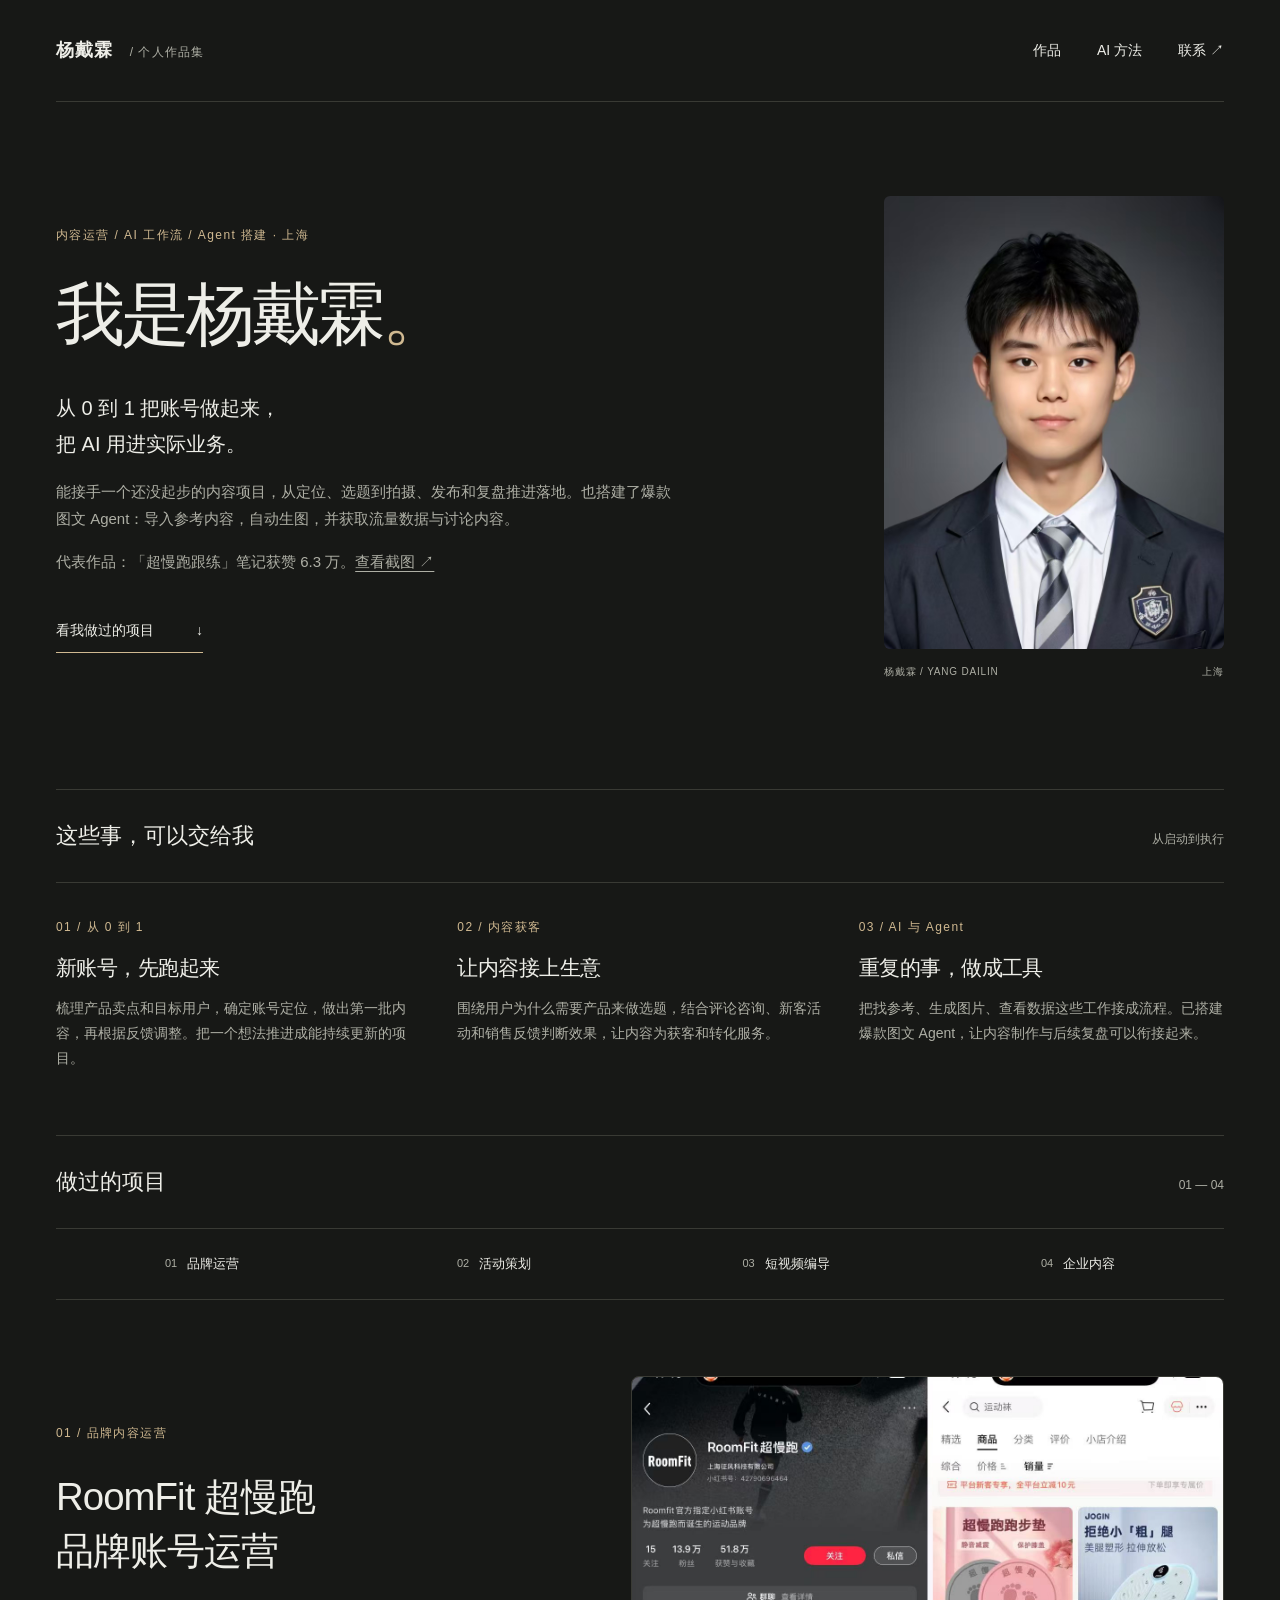
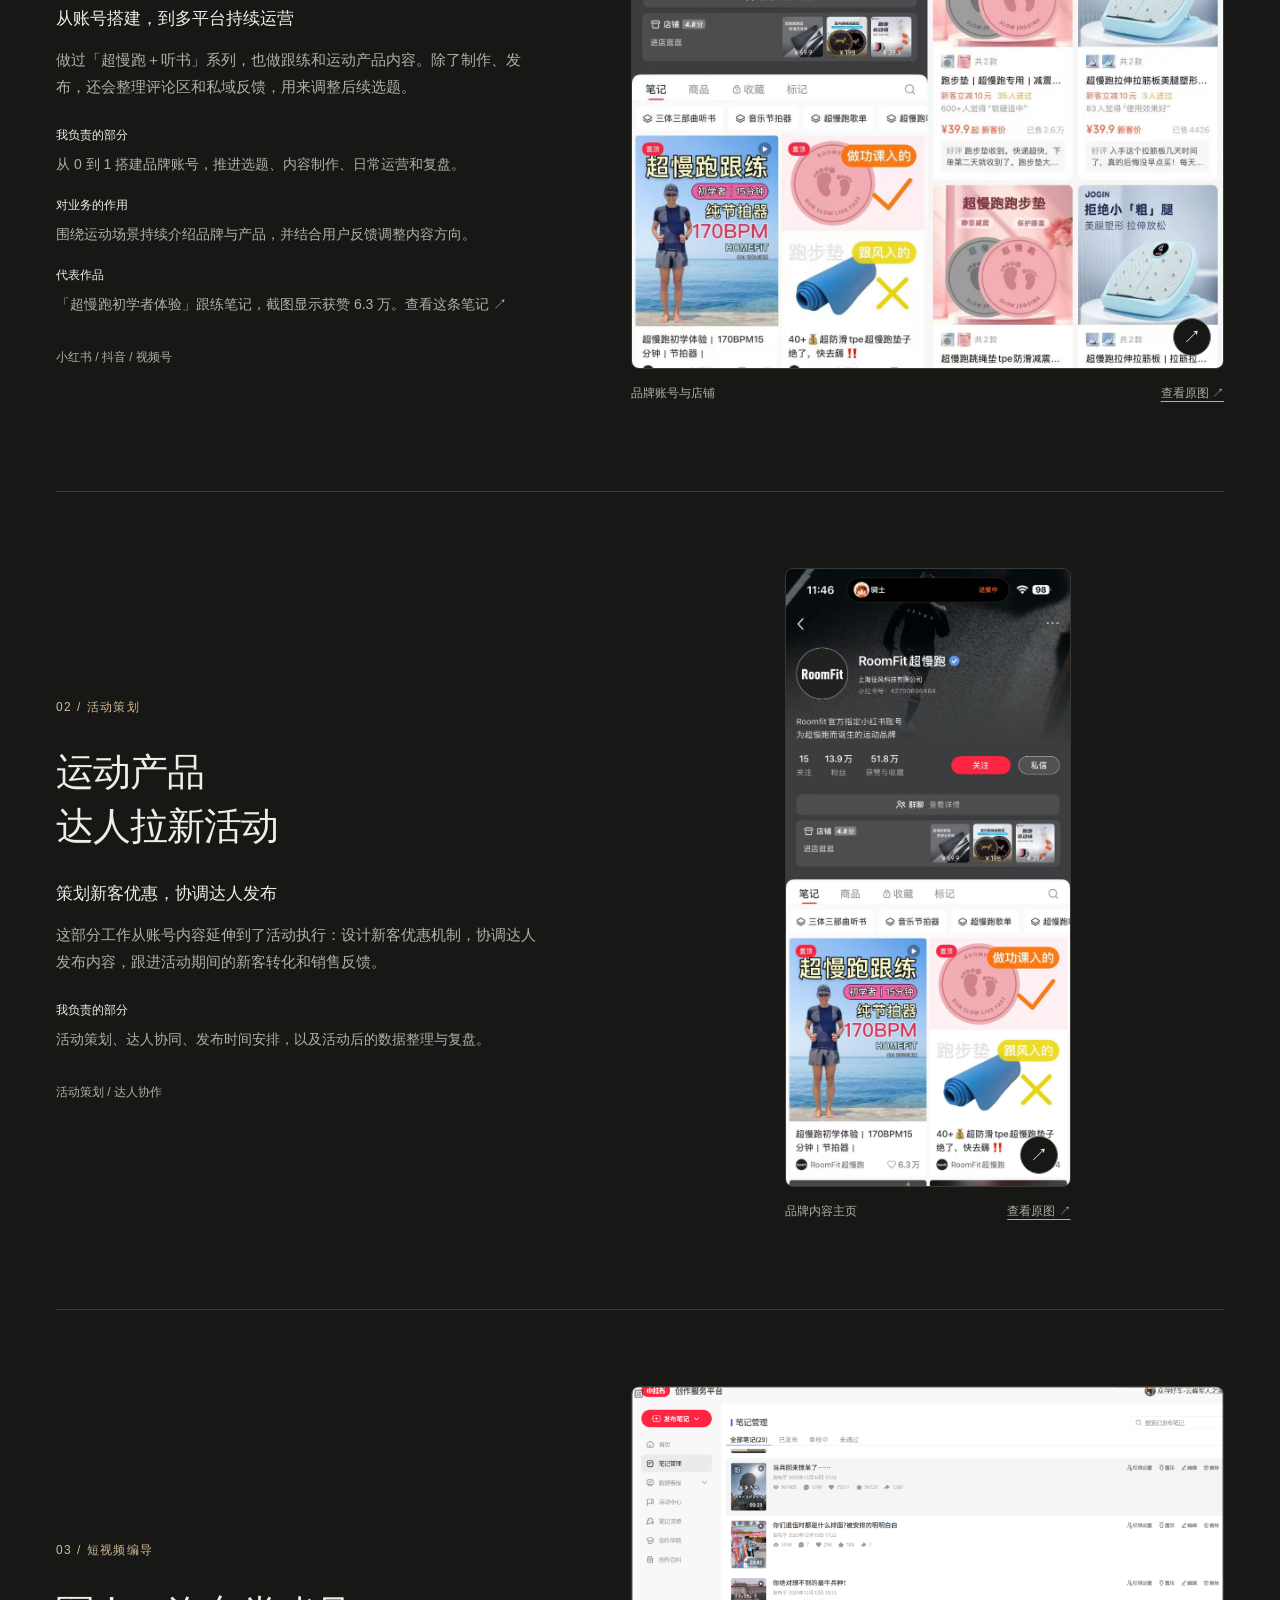
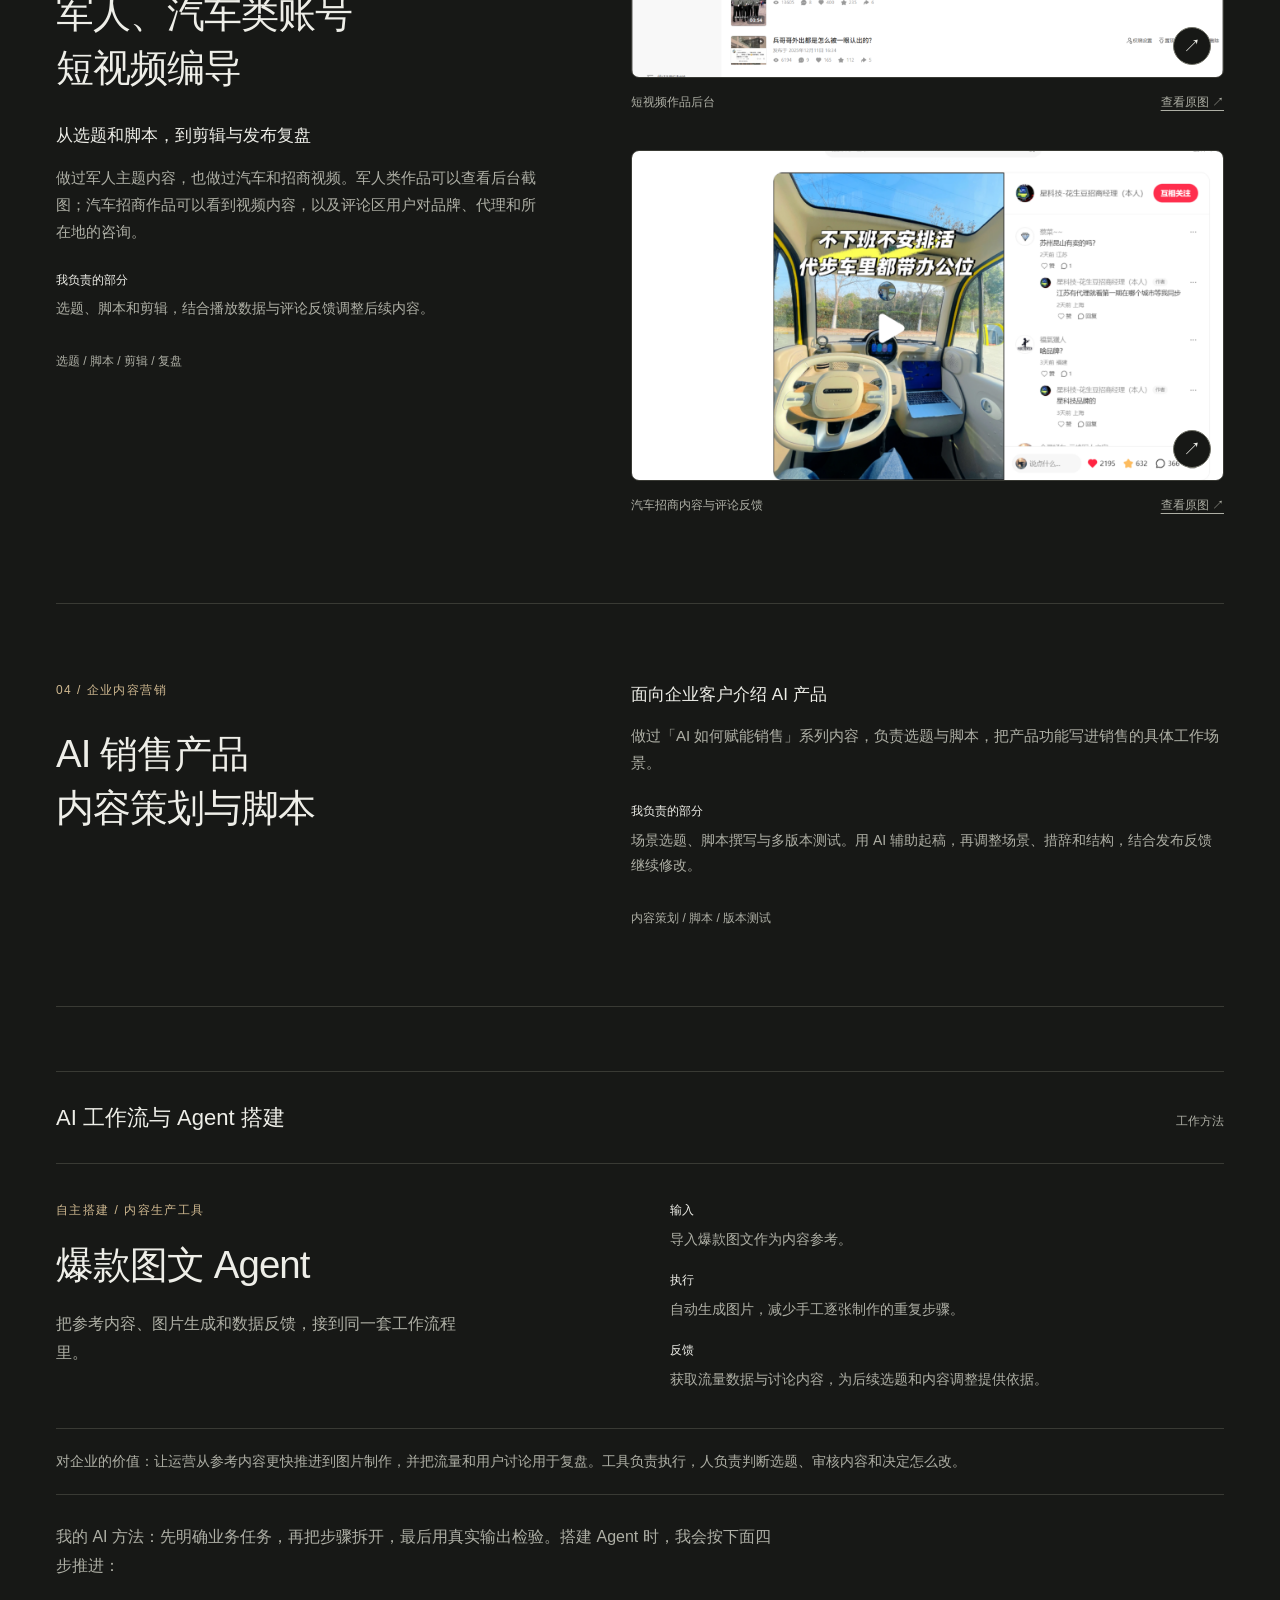
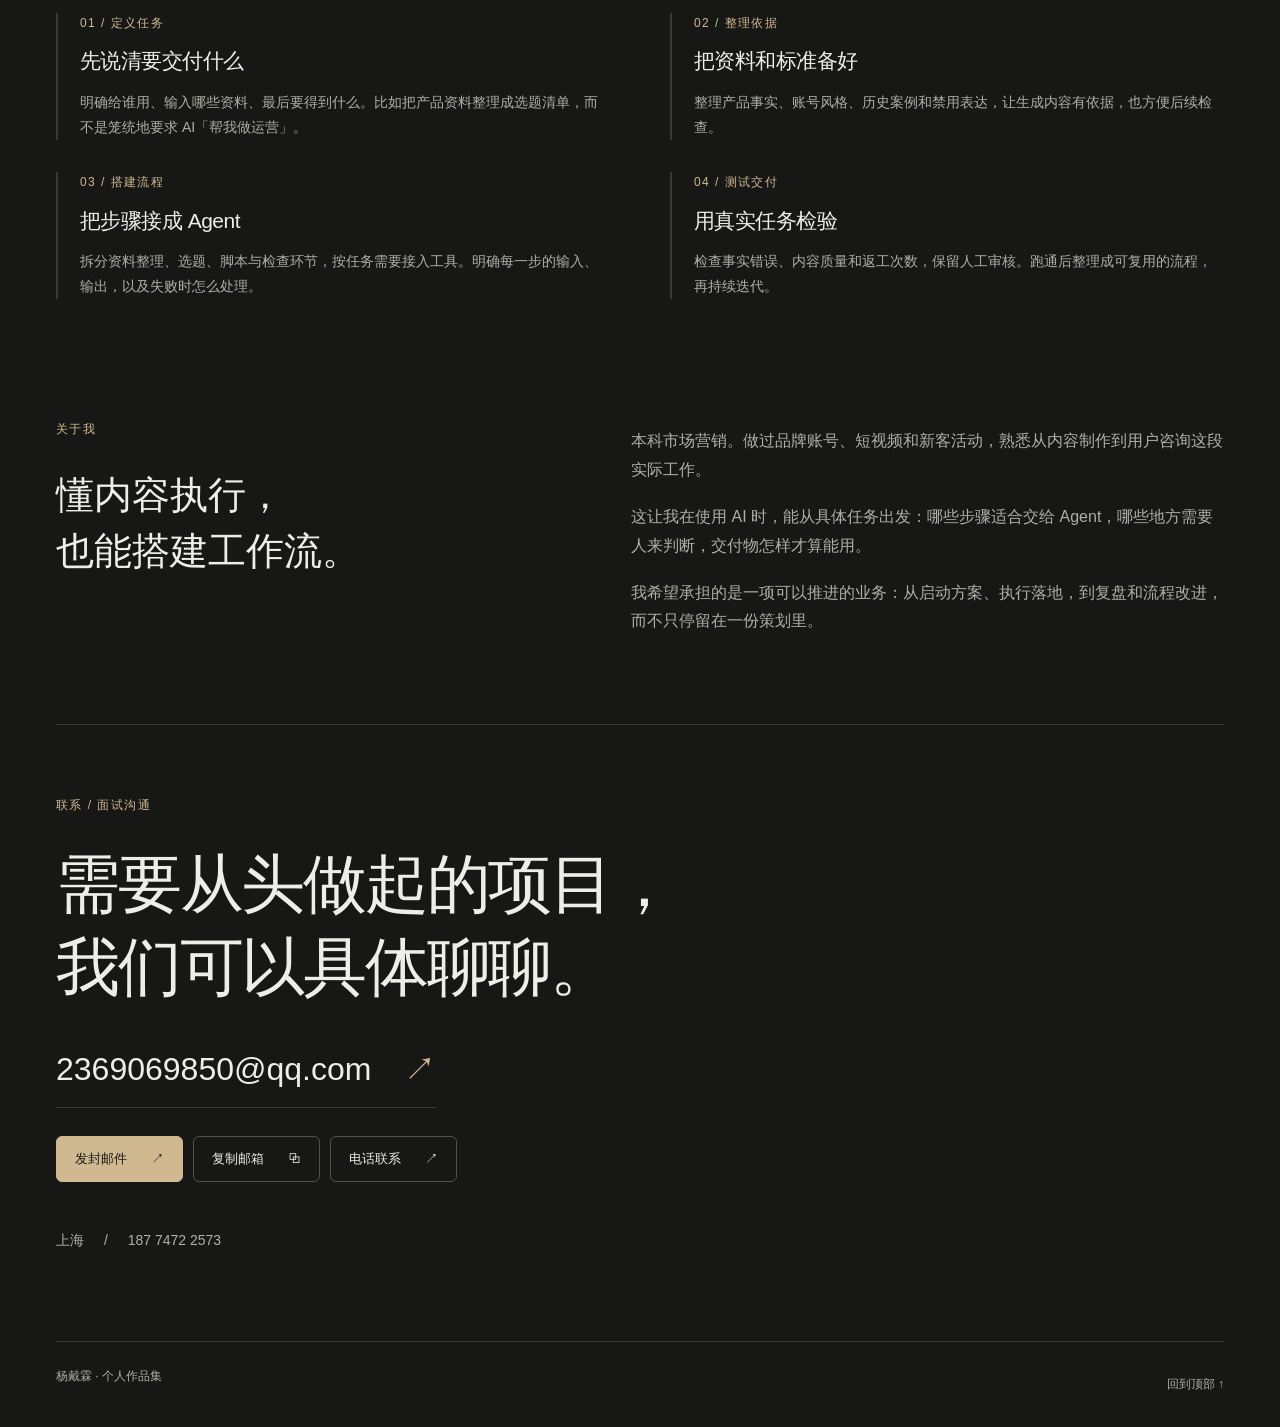
==== index.html @ 41c74f47 "Highlight zero-to-one content operations and image-content Agent case" ====
<!doctype html>
<html lang="zh-CN">
<head>
  <meta charset="utf-8">
  <meta name="viewport" content="width=device-width, initial-scale=1">
  <meta name="description" content="杨戴霖：从 0 到 1 搭建内容账号，推进内容获客，用 AI 工作流和 Agent 处理重复工作。查看品牌运营、短视频和企业内容项目。">
  <meta name="theme-color" content="#171816">
  <title>杨戴霖 · 个人作品集</title>
  <link rel="stylesheet" href="styles.css">
  <script src="interactions.js" defer></script>
</head>
<body>
  <a class="skip-link" href="#main">跳到正文</a>
  <header class="site-header wrap">
    <a class="wordmark" href="#home" aria-label="杨戴霖，首页">杨戴霖<span> / 个人作品集</span></a>
    <nav aria-label="主导航"><a href="#projects">作品</a><a href="#ai-method">AI 方法</a><a href="#contact">联系 ↗</a></nav>
  </header>
  <main id="main">
    <section class="hero wrap" id="home" aria-labelledby="hero-title">
      <div class="hero-copy">
        <p class="eyebrow">内容运营 / AI 工作流 / Agent 搭建 · 上海</p>
        <h1 id="hero-title">我是杨戴霖<span class="period">。</span></h1>
        <p class="intro">从 0 到 1 把账号做起来，<br>把 AI 用进实际业务。</p>
        <p class="hero-note">能接手一个还没起步的内容项目，从定位、选题到拍摄、发布和复盘推进落地。也搭建了爆款图文 Agent：导入参考内容，自动生图，并获取流量数据与讨论内容。</p>
        <p class="hero-note">代表作品：「超慢跑跟练」笔记获赞 6.3 万。<a href="images/work-3.jpg" target="_blank" rel="noopener" style="text-decoration:underline;text-underline-offset:4px">查看截图 ↗</a></p>
        <a class="text-link" href="#projects">看我做过的项目 <span aria-hidden="true">↓</span></a>
      </div>
      <figure class="portrait">
        <img src="images/profile.jpg" width="720" height="960" alt="杨戴霖的个人照片" fetchpriority="high">
        <figcaption><span>杨戴霖 / YANG DAILIN</span><span>上海</span></figcaption>
      </figure>
    </section>
    <section class="value-section wrap" aria-labelledby="value-title">
      <div class="section-heading"><h2 id="value-title">这些事，可以交给我</h2><span>从启动到执行</span></div>
      <div class="value-grid">
        <div><p class="eyebrow">01 / 从 0 到 1</p><h3>新账号，先跑起来</h3><p>梳理产品卖点和目标用户，确定账号定位，做出第一批内容，再根据反馈调整。把一个想法推进成能持续更新的项目。</p></div>
        <div><p class="eyebrow">02 / 内容获客</p><h3>让内容接上生意</h3><p>围绕用户为什么需要产品来做选题，结合评论咨询、新客活动和销售反馈判断效果，让内容为获客和转化服务。</p></div>
        <div><p class="eyebrow">03 / AI 与 Agent</p><h3>重复的事，做成工具</h3><p>把找参考、生成图片、查看数据这些工作接成流程。已搭建爆款图文 Agent，让内容制作与后续复盘可以衔接起来。</p></div>
      </div>
    </section>
    <section class="projects wrap" id="projects" aria-labelledby="projects-title">
      <div class="section-heading"><h2 id="projects-title">做过的项目</h2><span>01 — 04</span></div>
      <nav class="project-nav" aria-label="作品目录">
        <a href="#brand"><span>01</span> 品牌运营</a>
        <a href="#campaign"><span>02</span> 活动策划</a>
        <a href="#video"><span>03</span> 短视频编导</a>
        <a href="#enterprise"><span>04</span> 企业内容</a>
      </nav>
      <article class="project" id="brand">
        <div class="project-copy">
          <p class="eyebrow">01 / 品牌内容运营</p>
          <h3>RoomFit 超慢跑<br>品牌账号运营</h3>
          <p class="project-intro">从账号搭建，到多平台持续运营</p>
          <p>做过「超慢跑＋听书」系列，也做跟练和运动产品内容。除了制作、发布，还会整理评论区和私域反馈，用来调整后续选题。</p>
          <dl class="project-details"><div><dt>我负责的部分</dt><dd>从 0 到 1 搭建品牌账号，推进选题、内容制作、日常运营和复盘。</dd></div><div><dt>对业务的作用</dt><dd>围绕运动场景持续介绍品牌与产品，并结合用户反馈调整内容方向。</dd></div><div><dt>代表作品</dt><dd>「超慢跑初学者体验」跟练笔记，截图显示获赞 6.3 万。<a href="images/work-3.jpg" target="_blank" rel="noopener">查看这条笔记 ↗</a></dd></div></dl>
          <p class="project-platform">小红书 / 抖音 / 视频号</p>
        </div>
        <figure class="project-figure">
          <a class="image-link" href="images/work-1.jpg" target="_blank" rel="noopener" aria-label="查看品牌账号与店铺截图原图（新标签页）"><img src="images/work-1.jpg" width="1320" height="1320" alt="RoomFit 超慢跑账号主页与运动产品店铺截图" loading="lazy" decoding="async"></a>
          <figcaption><span>品牌账号与店铺</span><a href="images/work-1.jpg" target="_blank" rel="noopener">查看原图 ↗</a></figcaption>
        </figure>
      </article>
      <article class="project" id="campaign">
        <div class="project-copy">
          <p class="eyebrow">02 / 活动策划</p>
          <h3>运动产品<br>达人拉新活动</h3>
          <p class="project-intro">策划新客优惠，协调达人发布</p>
          <p>这部分工作从账号内容延伸到了活动执行：设计新客优惠机制，协调达人发布内容，跟进活动期间的新客转化和销售反馈。</p>
          <dl class="project-details"><div><dt>我负责的部分</dt><dd>活动策划、达人协同、发布时间安排，以及活动后的数据整理与复盘。</dd></div></dl>
          <p class="project-platform">活动策划 / 达人协作</p>
        </div>
        <figure class="project-figure portrait-screenshot">
          <a class="image-link" href="images/work-3.jpg" target="_blank" rel="noopener" aria-label="查看品牌内容主页长图（新标签页）"><img src="images/work-3.jpg" width="1280" height="2781" alt="RoomFit 账号主页，展示超慢跑跟练与产品内容" loading="lazy" decoding="async"></a>
          <figcaption><span>品牌内容主页</span><a href="images/work-3.jpg" target="_blank" rel="noopener">查看原图 ↗</a></figcaption>
        </figure>
      </article>
      <article class="project" id="video">
        <div class="project-copy">
          <p class="eyebrow">03 / 短视频编导</p>
          <h3>军人、汽车类账号<br>短视频编导</h3>
          <p class="project-intro">从选题和脚本，到剪辑与发布复盘</p>
          <p>做过军人主题内容，也做过汽车和招商视频。军人类作品可以查看后台截图；汽车招商作品可以看到视频内容，以及评论区用户对品牌、代理和所在地的咨询。</p>
          <dl class="project-details"><div><dt>我负责的部分</dt><dd>选题、脚本和剪辑，结合播放数据与评论反馈调整后续内容。</dd></div></dl>
          <p class="project-platform">选题 / 脚本 / 剪辑 / 复盘</p>
        </div>
        <div class="project-gallery">
          <figure class="project-figure"><a class="image-link" href="images/work-4.png" target="_blank" rel="noopener" aria-label="查看短视频后台原图（新标签页）"><img src="images/work-4.png" width="1704" height="836" alt="军人主题账号的短视频作品列表与后台数据" loading="lazy" decoding="async"></a><figcaption><span>短视频作品后台</span><a href="images/work-4.png" target="_blank" rel="noopener">查看原图 ↗</a></figcaption></figure>
          <figure class="project-figure"><a class="image-link" href="images/work-2.png" target="_blank" rel="noopener" aria-label="查看汽车招商内容原图（新标签页）"><img src="images/work-2.png" width="1434" height="798" alt="汽车招商短视频内容与评论区咨询截图" loading="lazy" decoding="async"></a><figcaption><span>汽车招商内容与评论反馈</span><a href="images/work-2.png" target="_blank" rel="noopener">查看原图 ↗</a></figcaption></figure>
        </div>
      </article>
      <article class="project project-text" id="enterprise">
        <div class="project-copy"><p class="eyebrow">04 / 企业内容营销</p><h3>AI 销售产品<br>内容策划与脚本</h3></div>
        <div class="project-copy text-case"><p class="project-intro">面向企业客户介绍 AI 产品</p><p>做过「AI 如何赋能销售」系列内容，负责选题与脚本，把产品功能写进销售的具体工作场景。</p><dl class="project-details"><div><dt>我负责的部分</dt><dd>场景选题、脚本撰写与多版本测试。用 AI 辅助起稿，再调整场景、措辞和结构，结合发布反馈继续修改。</dd></div></dl><p class="project-platform">内容策划 / 脚本 / 版本测试</p></div>
      </article>
    </section>
    <section class="method-section wrap" id="ai-method" aria-labelledby="method-title">
      <div class="section-heading"><h2 id="method-title">AI 工作流与 Agent 搭建</h2><span>工作方法</span></div>
      <div class="agent-case">
        <div><p class="eyebrow">自主搭建 / 内容生产工具</p><h3>爆款图文 Agent</h3><p class="agent-summary">把参考内容、图片生成和数据反馈，接到同一套工作流程里。</p></div>
        <div><dl class="project-details"><div><dt>输入</dt><dd>导入爆款图文作为内容参考。</dd></div><div><dt>执行</dt><dd>自动生成图片，减少手工逐张制作的重复步骤。</dd></div><div><dt>反馈</dt><dd>获取流量数据与讨论内容，为后续选题和内容调整提供依据。</dd></div></dl></div>
      </div>
      <p class="method-note">对企业的价值：让运营从参考内容更快推进到图片制作，并把流量和用户讨论用于复盘。工具负责执行，人负责判断选题、审核内容和决定怎么改。</p>
      <p class="method-intro">我的 AI 方法：先明确业务任务，再把步骤拆开，最后用真实输出检验。搭建 Agent 时，我会按下面四步推进：</p>
      <ol class="method-steps">
        <li><span class="eyebrow">01 / 定义任务</span><h3>先说清要交付什么</h3><p>明确给谁用、输入哪些资料、最后要得到什么。比如把产品资料整理成选题清单，而不是笼统地要求 AI「帮我做运营」。</p></li>
        <li><span class="eyebrow">02 / 整理依据</span><h3>把资料和标准备好</h3><p>整理产品事实、账号风格、历史案例和禁用表达，让生成内容有依据，也方便后续检查。</p></li>
        <li><span class="eyebrow">03 / 搭建流程</span><h3>把步骤接成 Agent</h3><p>拆分资料整理、选题、脚本与检查环节，按任务需要接入工具。明确每一步的输入、输出，以及失败时怎么处理。</p></li>
        <li><span class="eyebrow">04 / 测试交付</span><h3>用真实任务检验</h3><p>检查事实错误、内容质量和返工次数，保留人工审核。跑通后整理成可复用的流程，再持续迭代。</p></li>
      </ol>
    </section>
    <section class="about wrap" id="about" aria-labelledby="about-title">
      <div><p class="eyebrow">关于我</p><h2 id="about-title">懂内容执行，<br>也能搭建工作流。</h2></div>
      <div class="about-copy"><p>本科市场营销。做过品牌账号、短视频和新客活动，熟悉从内容制作到用户咨询这段实际工作。</p><p>这让我在使用 AI 时，能从具体任务出发：哪些步骤适合交给 Agent，哪些地方需要人来判断，交付物怎样才算能用。</p><p>我希望承担的是一项可以推进的业务：从启动方案、执行落地，到复盘和流程改进，而不只停留在一份策划里。</p></div>
    </section>
    <section class="contact wrap" id="contact" aria-labelledby="contact-title">
      <p class="eyebrow">联系 / 面试沟通</p><h2 id="contact-title">需要从头做起的项目，<br>我们可以具体聊聊。</h2>
      <a class="email" href="mailto:2369069850@qq.com">2369069850@qq.com <span aria-hidden="true">↗</span></a>
      <div class="contact-actions">
        <a class="button button-primary" href="mailto:2369069850@qq.com">发封邮件 <span aria-hidden="true">↗</span></a>
        <button class="button" type="button" id="copy-email" hidden>复制邮箱 <span aria-hidden="true">⧉</span></button>
        <a class="button" href="tel:18774722573">电话联系 <span aria-hidden="true">↗</span></a>
      </div>
      <p class="copy-status" role="status" aria-live="polite"></p>
      <p class="contact-meta">上海 <span aria-hidden="true">/</span> <a href="tel:18774722573">187 7472 2573</a></p>
    </section>
  </main>
  <footer class="site-footer wrap"><span>杨戴霖 · 个人作品集</span><a href="#home">回到顶部 ↑</a></footer>
  <dialog class="image-viewer" aria-labelledby="viewer-title">
    <div class="viewer-toolbar">
      <p id="viewer-title">作品图片</p>
      <button type="button" class="viewer-close button" aria-label="关闭图片查看器">关闭 <span aria-hidden="true">×</span></button>
    </div>
    <div class="viewer-stage" tabindex="0" aria-label="图片区域，放大后可滚动查看"><img alt=""></div>
    <div class="viewer-footer">
      <div class="viewer-pagination"><button class="button" type="button" id="viewer-prev" aria-label="上一张图片">←</button><span id="viewer-count" aria-live="polite"></span><button class="button" type="button" id="viewer-next" aria-label="下一张图片">→</button></div>
      <div class="viewer-actions"><button class="button" id="viewer-zoom" type="button" aria-pressed="false">放大</button><a class="button" id="viewer-original" target="_blank" rel="noopener">原图 ↗</a></div>
    </div>
  </dialog>
</body>
</html>
---- styles.css ----
:root { color-scheme: dark; --bg: #171816; --text: #eeeee8; --muted: #aeafa5; --line: #393a34; --accent: #d0b991; }
* { box-sizing: border-box; }
html { scroll-behavior: smooth; scroll-padding-top: 32px; }
body { margin: 0; background: var(--bg); color: var(--text); font-family: -apple-system, BlinkMacSystemFont, "Segoe UI", "PingFang SC", "Microsoft YaHei", sans-serif; font-size: 16px; line-height: 1.8; -webkit-text-size-adjust: 100%; }
::selection { background: var(--accent); color: var(--bg); }
a { color: inherit; text-decoration: none; }
a:hover { color: var(--accent); }
a:focus-visible { outline: 2px solid var(--accent); outline-offset: 6px; }
img { display: block; max-width: 100%; height: auto; }
figure, h1, h2, h3, p { margin: 0; }
.wrap { width: calc(100% - 112px); max-width: 1248px; margin-inline: auto; }
.skip-link { position: absolute; left: 16px; top: -100px; padding: 12px 20px; background: var(--text); color: var(--bg); z-index: 5; }
.skip-link:focus { top: 12px; }
.site-header { min-height: 102px; display: flex; align-items: center; justify-content: space-between; gap: 24px; border-bottom: 1px solid var(--line); }
.wordmark { font-size: 18px; font-weight: 600; letter-spacing: .06em; }
.wordmark span { font-size: 12px; font-weight: 400; color: var(--muted); margin-left: 12px; }
nav { display: flex; gap: 36px; font-size: 14px; }
nav a { display: inline-flex; align-items: center; min-height: 44px; gap: 10px; }
.hero { padding-block: 94px 108px; display: grid; grid-template-columns: 1.35fr 1fr; align-items: center; gap: 80px; }
.eyebrow { color: var(--accent); font-size: 12px; letter-spacing: .12em; margin-bottom: 26px; }
h1 { font-size: clamp(48px, 5.4vw, 78px); line-height: 1.24; letter-spacing: -.055em; font-weight: 550; }
.period { color: var(--accent); }
.intro { font-size: 20px; margin-top: 32px; }
.hero-note { color: var(--muted); margin-top: 16px; font-size: 15px; }
.text-link { margin-top: 34px; display: inline-flex; gap: 42px; align-items: center; min-height: 44px; border-bottom: 1px solid var(--accent); font-size: 14px; }
.portrait { max-width: 340px; width: 100%; justify-self: end; }
.portrait img { width: 100%; }
figcaption { display: flex; justify-content: space-between; gap: 16px; color: var(--muted); font-size: 12px; padding-top: 14px; }
.portrait figcaption { font-size: 10px; letter-spacing: .08em; }
.section-heading { display: flex; align-items: baseline; justify-content: space-between; padding: 26px 0; border-top: 1px solid var(--line); border-bottom: 1px solid var(--line); }
.section-heading h2 { font-size: 22px; font-weight: 500; }
.section-heading > span { font-size: 12px; color: var(--muted); }
.project { display: grid; grid-template-columns: .9fr 1.1fr; gap: 90px; align-items: center; padding-block: 76px; border-bottom: 1px solid var(--line); }
.project > *, .hero > *, .about > * { min-width: 0; }
h3 { font-weight: 500; font-size: clamp(28px, 3vw, 40px); line-height: 1.4; letter-spacing: -.025em; }
.project-copy > p:not(.eyebrow):not(.project-intro) { font-size: 15px; color: var(--muted); }
.project-copy .project-intro { margin-top: 26px; margin-bottom: 12px; font-size: 17px; }
.project-details { margin-block: 25px 0; }
.project-details > div { margin-top: 18px; }
dt { font-size: 12px; color: var(--text); margin-bottom: 5px; }
dd { margin: 0; font-size: 14px; color: var(--muted); }
.project-copy .project-platform { margin-top: 30px; font-size: 12px !important; }
.project-figure { min-width: 0; }
.image-link { display: block; background: #232420; outline-offset: 6px; }
.image-link img { width: 100%; height: auto; }
.project-figure figcaption a { text-decoration: underline; text-underline-offset: 4px; min-height: 32px; }
.portrait-screenshot { width: min(100%, 286px); justify-self: center; }
.project-gallery { display: grid; gap: 26px; }
.project-text { align-items: start; }
.text-case .project-intro { margin-top: 0; }
.about { display: grid; grid-template-columns: .9fr 1.1fr; gap: 90px; padding-block: 88px; }
.about h2 { font-weight: 500; font-size: clamp(28px, 3vw, 40px); line-height: 1.45; }
.about-copy { padding-top: 8px; color: var(--muted); }
.about-copy p + p { margin-top: 18px; }
.contact { padding-block: 70px 80px; border-top: 1px solid var(--line); }
.contact h2 { font-size: clamp(36px, 5vw, 64px); font-weight: 500; line-height: 1.3; letter-spacing: -.035em; }
.email { display: inline-block; margin-top: 32px; font-size: clamp(18px, 3vw, 32px); border-bottom: 1px solid var(--line); padding-bottom: 8px; overflow-wrap: anywhere; }
.email span { margin-left: 24px; color: var(--accent); }
.contact-meta { margin-top: 22px; font-size: 14px; color: var(--muted); }
.contact-meta span { margin-inline: 16px; }
.contact-meta a { display: inline-block; padding-block: 8px; }
.site-footer { display: flex; justify-content: space-between; gap: 20px; border-top: 1px solid var(--line); padding-block: 24px; font-size: 12px; color: var(--muted); }
.site-footer a { padding-block: 8px; }
@media (max-width: 1000px) {
  .wrap { width: calc(100% - 64px); }
  .hero { gap: 36px; padding-block: 64px 80px; }
  .project, .about { gap: 40px; }
  .portrait { max-width: 280px; }
  .desktop-break { display: none; }
}
@media (max-width: 680px) {
  .wrap { width: calc(100% - 40px); }
  .site-header { min-height: 78px; gap: 12px; }
  .wordmark { font-size: 16px; }
  .wordmark span { display: none; }
  nav { gap: 22px; font-size: 13px; }
  .hero { grid-template-columns: 1fr; padding-block: 48px 58px; gap: 40px; }
  h1 { font-size: clamp(43px, 10vw, 64px); }
  .intro { font-size: 18px; margin-top: 24px; }
  .hero-note { font-size: 14px; }
  .eyebrow { margin-bottom: 20px; }
  .portrait { width: 66%; max-width: 260px; justify-self: end; }
  .portrait figcaption { font-size: 9px; }
  .section-heading { padding-block: 20px; }
  .section-heading h2 { font-size: 20px; }
  .project { grid-template-columns: 1fr; gap: 32px; padding-block: 42px; }
  .project-copy .project-intro { margin-top: 20px; }
  .project-text { gap: 8px; }
  .portrait-screenshot { width: min(100%, 286px); }
  .about { grid-template-columns: 1fr; gap: 24px; padding-block: 48px; }
  .about-copy { font-size: 15px; padding: 0; }
  .contact { padding-block: 48px; }
  .email span { margin-left: 10px; }
  .site-footer { font-size: 11px; }
}
.value-section { padding-bottom: 64px; }
.value-grid { display: grid; grid-template-columns: repeat(3, minmax(0, 1fr)); gap: 36px; padding-top: 34px; }
.value-grid h3, .method-steps h3 { font-size: 21px; margin-bottom: 14px; }
.value-grid p:not(.eyebrow), .method-steps p { color: var(--muted); font-size: 14px; }
.value-grid .eyebrow { margin-bottom: 14px; }
.method-section { padding-top: 64px; }
.method-intro { max-width: 720px; margin-top: 28px; color: var(--muted); }
.agent-case { display: grid; grid-template-columns: 1fr 1fr; gap: 60px; padding-block: 36px; }
.agent-case .eyebrow { margin-bottom: 16px; }
.agent-summary { font-size: 16px; color: var(--muted); margin-top: 18px; max-width: 420px; }
.agent-case .project-details { margin-top: 0; }
.agent-case .project-details > div:first-child { margin-top: 0; }
.method-steps { list-style: none; padding: 0; margin: 32px 0; display: grid; grid-template-columns: repeat(2, minmax(0, 1fr)); gap: 32px 60px; }
.method-steps li { border-left: 2px solid var(--line); padding-left: 22px; }
.method-steps .eyebrow { display: block; margin-bottom: 12px; }
.method-note { padding: 20px 0; border-block: 1px solid var(--line); color: var(--muted); font-size: 14px; }
@media (max-width: 680px) {
  .value-grid, .method-steps, .agent-case { grid-template-columns: 1fr; gap: 28px; }
  .value-section { padding-bottom: 42px; }
  .method-section { padding-top: 42px; }
  .method-section .section-heading { gap: 16px; }
  .method-section .section-heading > span { flex-shrink: 0; }
}
button { font: inherit; cursor: pointer; }
button:focus-visible { outline: 2px solid var(--accent); outline-offset: 4px; }
[hidden] { display: none !important; }
.button { display: inline-flex; align-items: center; justify-content: center; gap: 24px; min-height: 46px; padding: 10px 18px; border: 1px solid #505149; border-radius: 6px; background: transparent; color: var(--text); font-size: 13px; line-height: 1.4; transition: background .18s, border-color .18s; }
.button:hover { background: #30312c; border-color: var(--accent); color: var(--text); }
.button-primary { background: var(--accent); border-color: var(--accent); color: #171816; }
.button-primary:hover { background: #e0ccaa; color: #171816; }
.contact-actions { display: flex; flex-wrap: wrap; gap: 10px; margin-top: 28px; }
.copy-status { color: var(--accent); font-size: 13px; min-height: 24px; margin-top: 10px; }
.contact-meta { margin-top: 4px; }
.project-nav { position: sticky; top: 0; z-index: 3; display: grid; grid-template-columns: repeat(4, minmax(0, 1fr)); gap: 0; padding-block: 12px; border-bottom: 1px solid var(--line); background: var(--bg); }
.project-nav a { justify-content: center; min-height: 46px; padding: 10px 8px; font-size: 13px; border-radius: 4px; transition: background .18s, color .18s; }
.project-nav a span { font-size: 11px; color: var(--muted); }
.project-nav a:hover { background: #24251f; }
.project-nav a[aria-current] { background: #2e2d25; color: var(--accent); }
.project { scroll-margin-top: 70px; }
.image-link { position: relative; border: 1px solid var(--line); border-radius: 8px; overflow: hidden; transition: border-color .18s; }
.image-link:hover { border-color: var(--accent); }
.image-link[aria-haspopup] { cursor: zoom-in; }
.image-link[aria-haspopup]::after { content: '↗'; position: absolute; right: 12px; bottom: 12px; display: grid; place-items: center; width: 36px; height: 36px; border: 1px solid #737469; border-radius: 50%; background: #171816; color: #eeeee8; font-size: 18px; pointer-events: none; }
.portrait img { border-radius: 6px; }
.image-viewer { width: calc(100% - 64px); max-width: 1280px; height: calc(100% - 64px); max-height: 1000px; padding: 0; border: 1px solid #505149; border-radius: 12px; background: #171816; color: var(--text); overflow: hidden; }
.image-viewer:not([open]) { display: none; }
.image-viewer[open] { display: grid; grid-template-rows: auto minmax(0, 1fr) auto; }
.image-viewer::backdrop { background: rgba(0, 0, 0, .86); }
.viewer-toolbar, .viewer-footer { display: flex; align-items: center; justify-content: space-between; gap: 16px; padding: 16px 20px; }
.viewer-toolbar { border-bottom: 1px solid var(--line); }
#viewer-title { font-size: 14px; }
.viewer-close { flex-shrink: 0; }
.viewer-stage { overflow: auto; background: #10110f; min-height: 0; padding: 20px; overscroll-behavior: contain; }
.viewer-stage img { width: 100%; height: 100%; object-fit: contain; }
.viewer-stage.is-zoomed img { width: 150%; min-width: 100%; max-width: none; height: auto; object-fit: initial; }
.viewer-footer { border-top: 1px solid var(--line); }
.viewer-pagination, .viewer-actions { display: flex; align-items: center; gap: 10px; }
#viewer-count { min-width: 48px; text-align: center; font-size: 12px; color: var(--muted); }
@media (max-width: 680px) {
  .project-nav { grid-template-columns: repeat(2, minmax(0, 1fr)); padding-block: 6px; }
  .project-nav a { font-size: 12px; min-height: 44px; }
  .project { scroll-margin-top: 102px; }
  .image-viewer { width: calc(100% - 16px); height: calc(100% - 24px); max-height: none; border-radius: 8px; }
  .viewer-toolbar, .viewer-footer { padding: 10px; gap: 8px; flex-wrap: wrap; }
  .viewer-toolbar { flex-wrap: nowrap; }
  #viewer-title { font-size: 12px; }
  .viewer-stage { padding: 8px; }
  .viewer-footer .button { padding-inline: 12px; }
  .viewer-pagination, .viewer-actions { gap: 6px; }
  #viewer-count { min-width: 38px; }
}
@media (prefers-reduced-motion: reduce) { html { scroll-behavior: auto; } *, *::before, *::after { transition: none !important; } }
@media print {
  :root { --bg: #fff; --text: #111; --muted: #444; --line: #ccc; --accent: #333; color-scheme: light; }
  .wrap { width: 100%; }
  nav, .project-nav, .image-viewer[open], .contact-actions, .copy-status, .text-link, .site-footer a, figcaption a { display: none; }
  .hero, .project, .about, .contact { padding-block: 24px; }
  .project, figure { break-inside: avoid; }
}
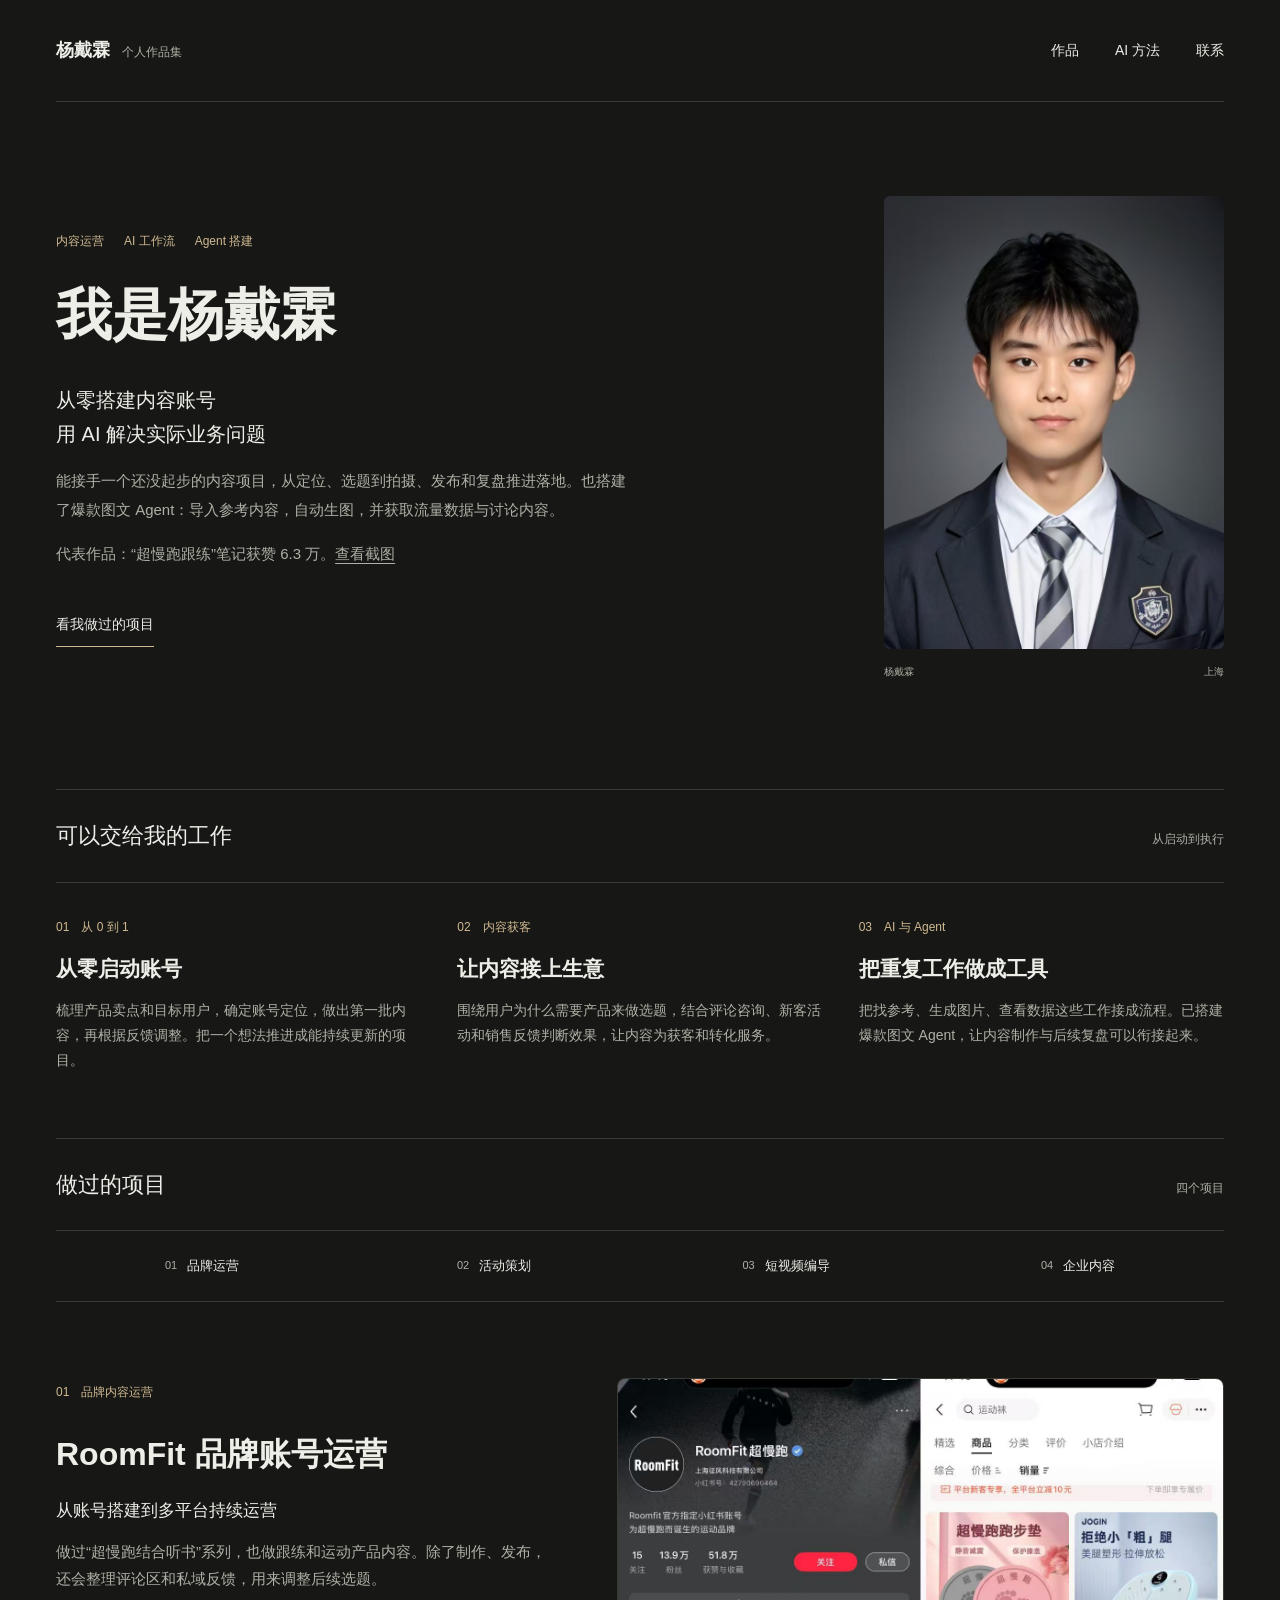
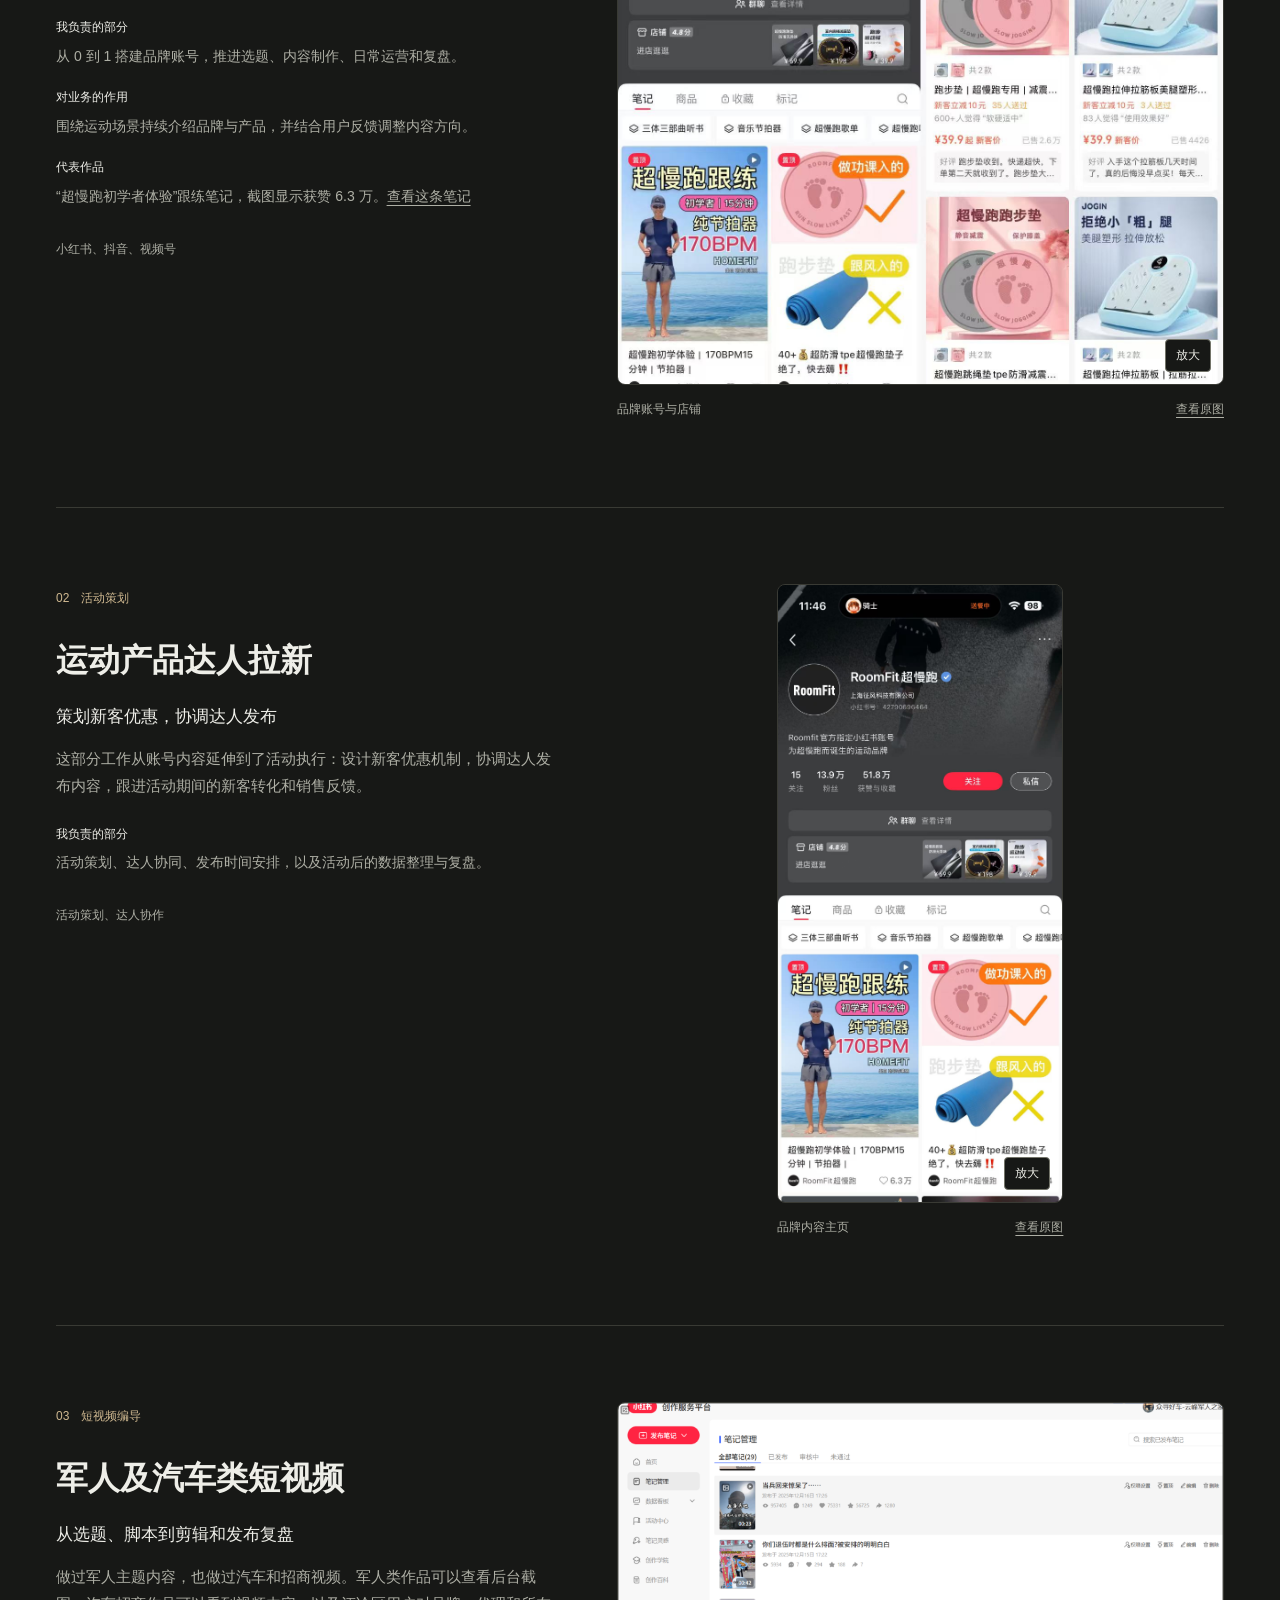
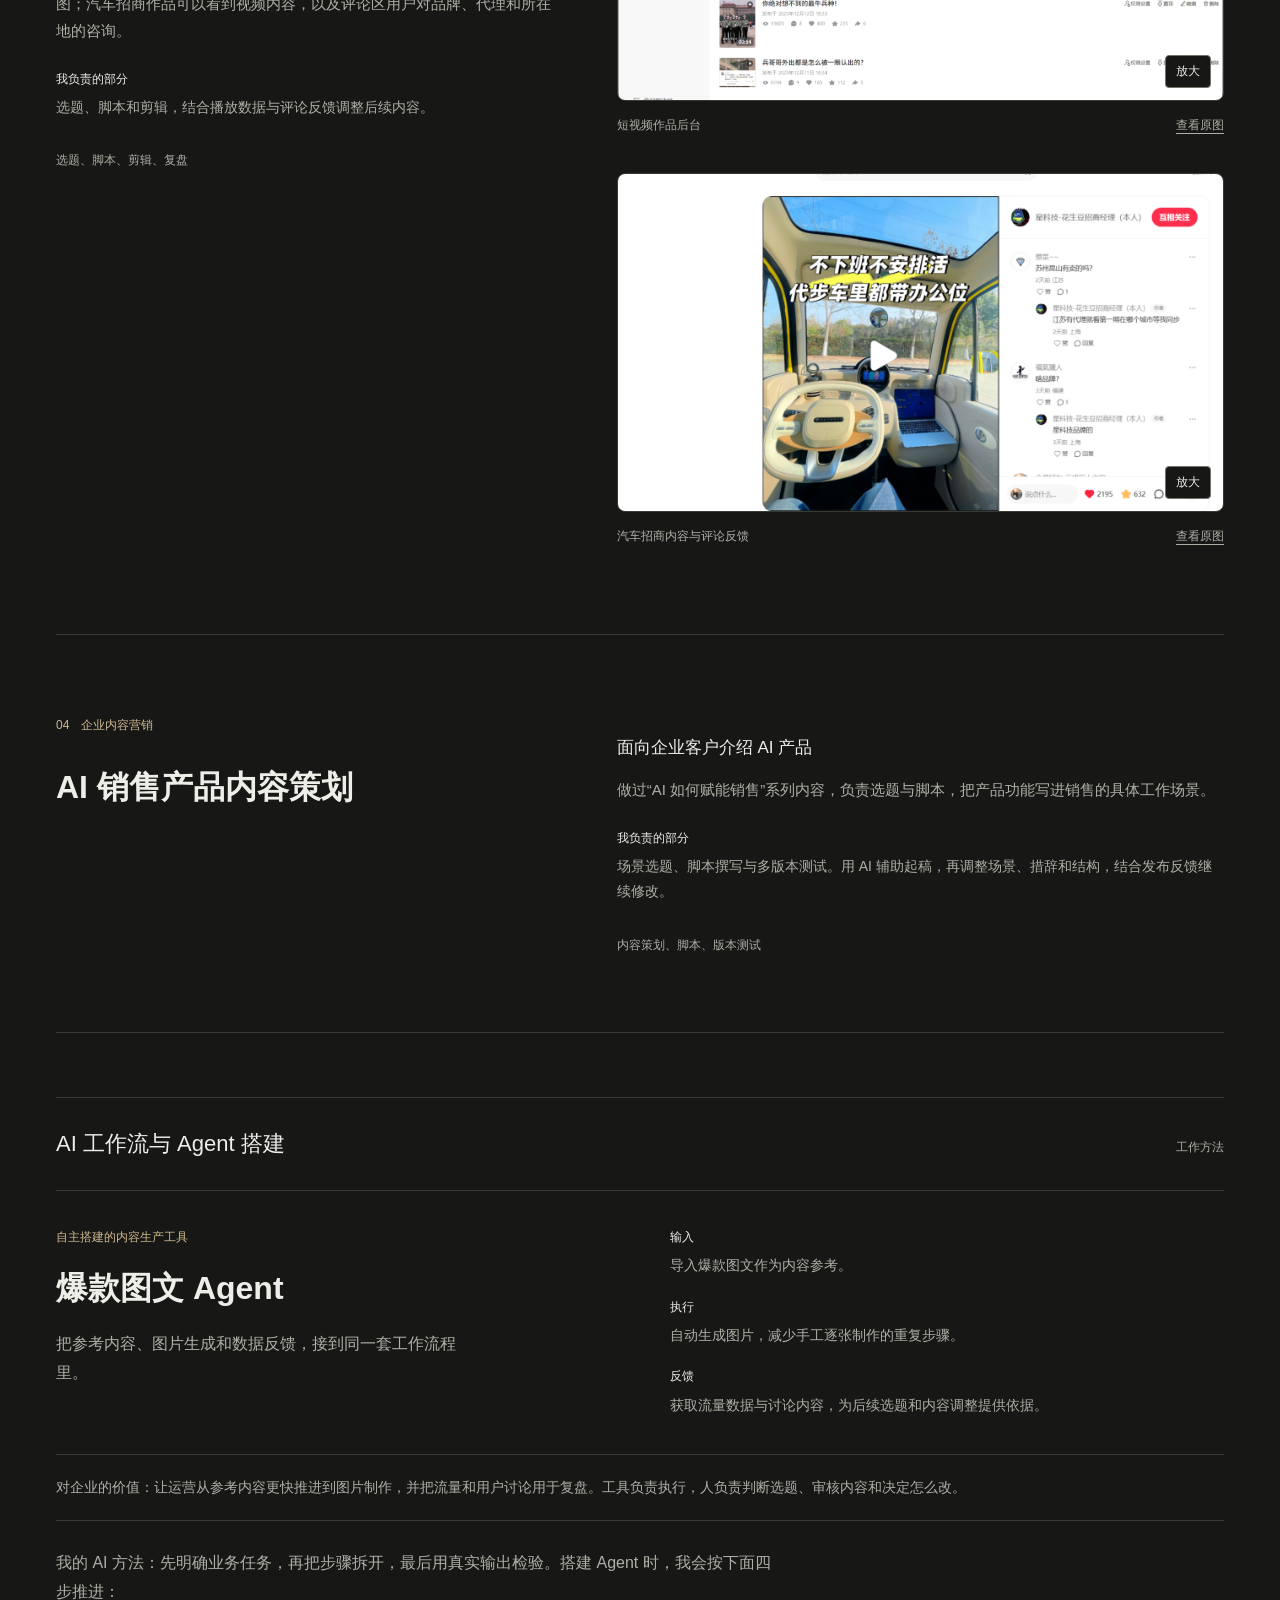
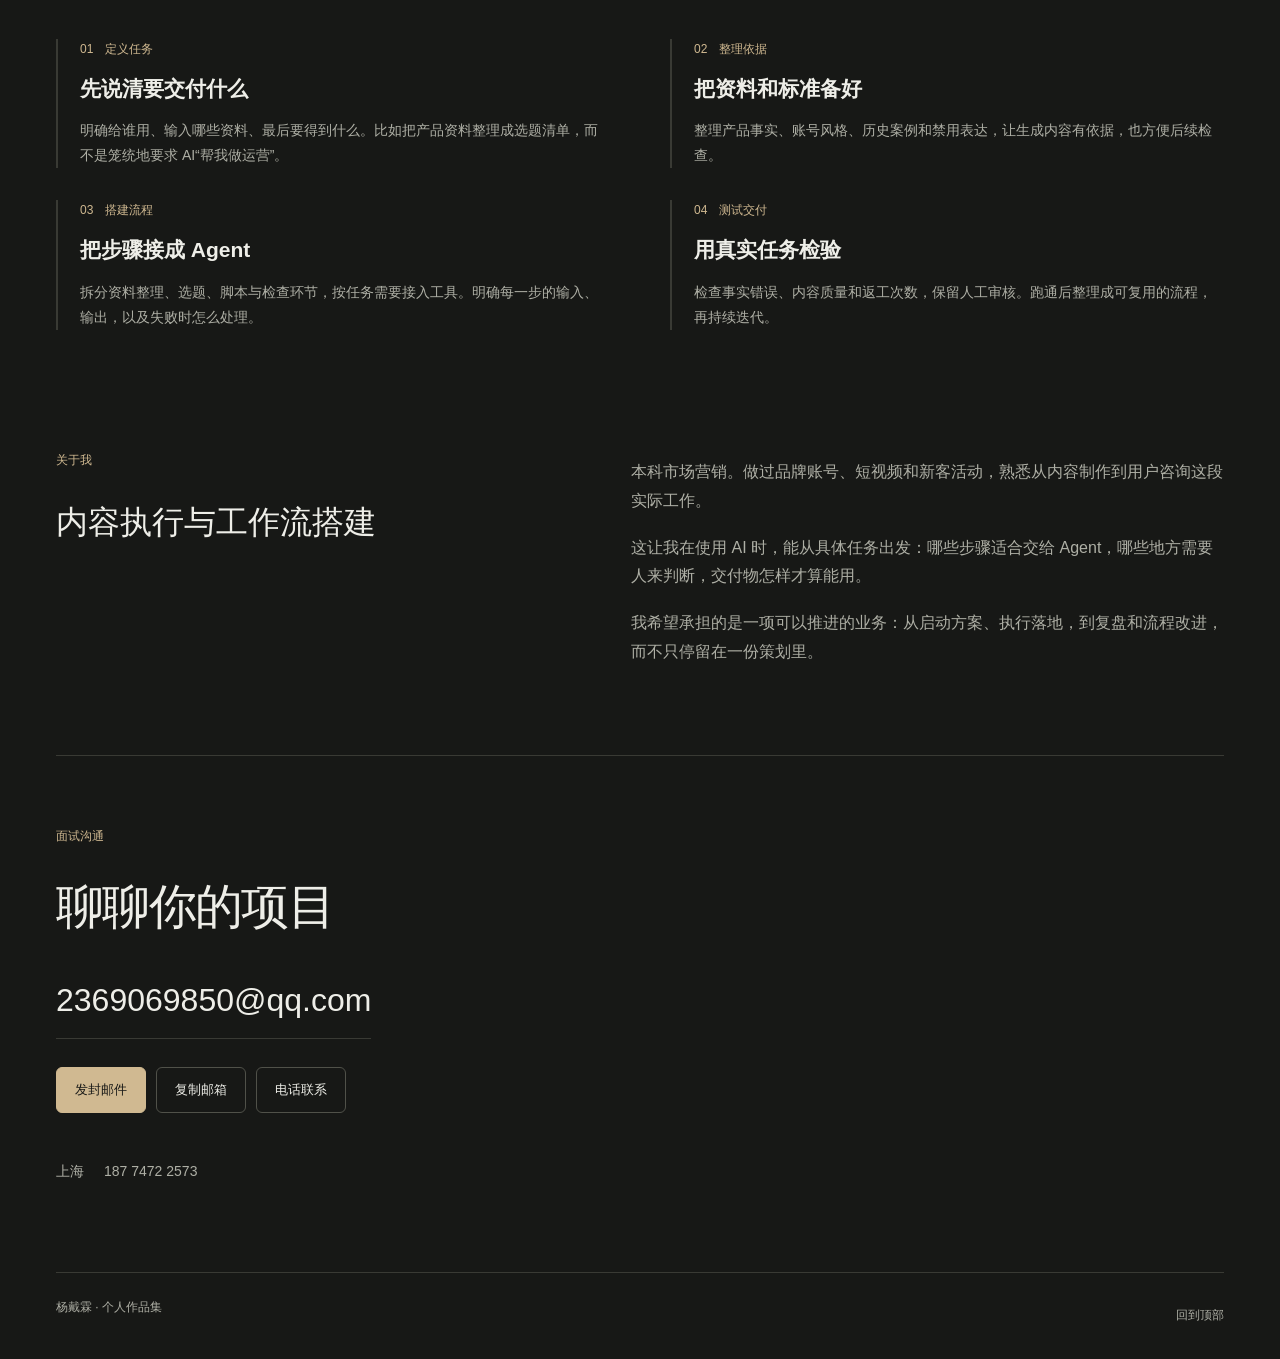
==== commit 78b16e42: "Clean decorative punctuation and correct Chinese typography and alignment" ====
--- a/index.html
+++ b/index.html
@@ -12,34 +12,34 @@
 <body>
   <a class="skip-link" href="#main">跳到正文</a>
   <header class="site-header wrap">
-    <a class="wordmark" href="#home" aria-label="杨戴霖，首页">杨戴霖<span> / 个人作品集</span></a>
-    <nav aria-label="主导航"><a href="#projects">作品</a><a href="#ai-method">AI 方法</a><a href="#contact">联系 ↗</a></nav>
+    <a class="wordmark" href="#home" aria-label="杨戴霖，首页">杨戴霖<span>个人作品集</span></a>
+    <nav aria-label="主导航"><a href="#projects">作品</a><a href="#ai-method">AI 方法</a><a href="#contact">联系</a></nav>
   </header>
   <main id="main">
     <section class="hero wrap" id="home" aria-labelledby="hero-title">
       <div class="hero-copy">
-        <p class="eyebrow">内容运营 / AI 工作流 / Agent 搭建 · 上海</p>
-        <h1 id="hero-title">我是杨戴霖<span class="period">。</span></h1>
-        <p class="intro">从 0 到 1 把账号做起来，<br>把 AI 用进实际业务。</p>
+        <p class="eyebrow role-list"><span>内容运营</span><span>AI 工作流</span><span>Agent 搭建</span></p>
+        <h1 id="hero-title">我是杨戴霖</h1>
+        <p class="intro"><span>从零搭建内容账号</span><span>用 AI 解决实际业务问题</span></p>
         <p class="hero-note">能接手一个还没起步的内容项目，从定位、选题到拍摄、发布和复盘推进落地。也搭建了爆款图文 Agent：导入参考内容，自动生图，并获取流量数据与讨论内容。</p>
-        <p class="hero-note">代表作品：「超慢跑跟练」笔记获赞 6.3 万。<a href="images/work-3.jpg" target="_blank" rel="noopener" style="text-decoration:underline;text-underline-offset:4px">查看截图 ↗</a></p>
-        <a class="text-link" href="#projects">看我做过的项目 <span aria-hidden="true">↓</span></a>
+        <p class="hero-note">代表作品：“超慢跑跟练”笔记获赞 6.3 万。<a href="images/work-3.jpg" target="_blank" rel="noopener" style="text-decoration:underline;text-underline-offset:4px">查看截图</a></p>
+        <a class="text-link" href="#projects">看我做过的项目 </a>
       </div>
       <figure class="portrait">
         <img src="images/profile.jpg" width="720" height="960" alt="杨戴霖的个人照片" fetchpriority="high">
-        <figcaption><span>杨戴霖 / YANG DAILIN</span><span>上海</span></figcaption>
+        <figcaption><span>杨戴霖</span><span>上海</span></figcaption>
       </figure>
     </section>
     <section class="value-section wrap" aria-labelledby="value-title">
-      <div class="section-heading"><h2 id="value-title">这些事，可以交给我</h2><span>从启动到执行</span></div>
+      <div class="section-heading"><h2 id="value-title">可以交给我的工作</h2><span>从启动到执行</span></div>
       <div class="value-grid">
-        <div><p class="eyebrow">01 / 从 0 到 1</p><h3>新账号，先跑起来</h3><p>梳理产品卖点和目标用户，确定账号定位，做出第一批内容，再根据反馈调整。把一个想法推进成能持续更新的项目。</p></div>
-        <div><p class="eyebrow">02 / 内容获客</p><h3>让内容接上生意</h3><p>围绕用户为什么需要产品来做选题，结合评论咨询、新客活动和销售反馈判断效果，让内容为获客和转化服务。</p></div>
-        <div><p class="eyebrow">03 / AI 与 Agent</p><h3>重复的事，做成工具</h3><p>把找参考、生成图片、查看数据这些工作接成流程。已搭建爆款图文 Agent，让内容制作与后续复盘可以衔接起来。</p></div>
+        <div><p class="eyebrow">01　从 0 到 1</p><h3>从零启动账号</h3><p>梳理产品卖点和目标用户，确定账号定位，做出第一批内容，再根据反馈调整。把一个想法推进成能持续更新的项目。</p></div>
+        <div><p class="eyebrow">02　内容获客</p><h3>让内容接上生意</h3><p>围绕用户为什么需要产品来做选题，结合评论咨询、新客活动和销售反馈判断效果，让内容为获客和转化服务。</p></div>
+        <div><p class="eyebrow">03　AI 与 Agent</p><h3>把重复工作做成工具</h3><p>把找参考、生成图片、查看数据这些工作接成流程。已搭建爆款图文 Agent，让内容制作与后续复盘可以衔接起来。</p></div>
       </div>
     </section>
     <section class="projects wrap" id="projects" aria-labelledby="projects-title">
-      <div class="section-heading"><h2 id="projects-title">做过的项目</h2><span>01 — 04</span></div>
+      <div class="section-heading"><h2 id="projects-title">做过的项目</h2><span>四个项目</span></div>
       <nav class="project-nav" aria-label="作品目录">
         <a href="#brand"><span>01</span> 品牌运营</a>
         <a href="#campaign"><span>02</span> 活动策划</a>
@@ -48,92 +48,92 @@
       </nav>
       <article class="project" id="brand">
         <div class="project-copy">
-          <p class="eyebrow">01 / 品牌内容运营</p>
-          <h3>RoomFit 超慢跑<br>品牌账号运营</h3>
-          <p class="project-intro">从账号搭建，到多平台持续运营</p>
-          <p>做过「超慢跑＋听书」系列，也做跟练和运动产品内容。除了制作、发布，还会整理评论区和私域反馈，用来调整后续选题。</p>
-          <dl class="project-details"><div><dt>我负责的部分</dt><dd>从 0 到 1 搭建品牌账号，推进选题、内容制作、日常运营和复盘。</dd></div><div><dt>对业务的作用</dt><dd>围绕运动场景持续介绍品牌与产品，并结合用户反馈调整内容方向。</dd></div><div><dt>代表作品</dt><dd>「超慢跑初学者体验」跟练笔记，截图显示获赞 6.3 万。<a href="images/work-3.jpg" target="_blank" rel="noopener">查看这条笔记 ↗</a></dd></div></dl>
-          <p class="project-platform">小红书 / 抖音 / 视频号</p>
+          <p class="eyebrow">01　品牌内容运营</p>
+          <h3>RoomFit 品牌账号运营</h3>
+          <p class="project-intro">从账号搭建到多平台持续运营</p>
+          <p>做过“超慢跑结合听书”系列，也做跟练和运动产品内容。除了制作、发布，还会整理评论区和私域反馈，用来调整后续选题。</p>
+          <dl class="project-details"><div><dt>我负责的部分</dt><dd>从 0 到 1 搭建品牌账号，推进选题、内容制作、日常运营和复盘。</dd></div><div><dt>对业务的作用</dt><dd>围绕运动场景持续介绍品牌与产品，并结合用户反馈调整内容方向。</dd></div><div><dt>代表作品</dt><dd>“超慢跑初学者体验”跟练笔记，截图显示获赞 6.3 万。<a href="images/work-3.jpg" target="_blank" rel="noopener">查看这条笔记</a></dd></div></dl>
+          <p class="project-platform">小红书、抖音、视频号</p>
         </div>
         <figure class="project-figure">
           <a class="image-link" href="images/work-1.jpg" target="_blank" rel="noopener" aria-label="查看品牌账号与店铺截图原图（新标签页）"><img src="images/work-1.jpg" width="1320" height="1320" alt="RoomFit 超慢跑账号主页与运动产品店铺截图" loading="lazy" decoding="async"></a>
-          <figcaption><span>品牌账号与店铺</span><a href="images/work-1.jpg" target="_blank" rel="noopener">查看原图 ↗</a></figcaption>
+          <figcaption><span>品牌账号与店铺</span><a href="images/work-1.jpg" target="_blank" rel="noopener">查看原图</a></figcaption>
         </figure>
       </article>
       <article class="project" id="campaign">
         <div class="project-copy">
-          <p class="eyebrow">02 / 活动策划</p>
-          <h3>运动产品<br>达人拉新活动</h3>
+          <p class="eyebrow">02　活动策划</p>
+          <h3>运动产品达人拉新</h3>
           <p class="project-intro">策划新客优惠，协调达人发布</p>
           <p>这部分工作从账号内容延伸到了活动执行：设计新客优惠机制，协调达人发布内容，跟进活动期间的新客转化和销售反馈。</p>
           <dl class="project-details"><div><dt>我负责的部分</dt><dd>活动策划、达人协同、发布时间安排，以及活动后的数据整理与复盘。</dd></div></dl>
-          <p class="project-platform">活动策划 / 达人协作</p>
+          <p class="project-platform">活动策划、达人协作</p>
         </div>
         <figure class="project-figure portrait-screenshot">
           <a class="image-link" href="images/work-3.jpg" target="_blank" rel="noopener" aria-label="查看品牌内容主页长图（新标签页）"><img src="images/work-3.jpg" width="1280" height="2781" alt="RoomFit 账号主页，展示超慢跑跟练与产品内容" loading="lazy" decoding="async"></a>
-          <figcaption><span>品牌内容主页</span><a href="images/work-3.jpg" target="_blank" rel="noopener">查看原图 ↗</a></figcaption>
+          <figcaption><span>品牌内容主页</span><a href="images/work-3.jpg" target="_blank" rel="noopener">查看原图</a></figcaption>
         </figure>
       </article>
       <article class="project" id="video">
         <div class="project-copy">
-          <p class="eyebrow">03 / 短视频编导</p>
-          <h3>军人、汽车类账号<br>短视频编导</h3>
-          <p class="project-intro">从选题和脚本，到剪辑与发布复盘</p>
+          <p class="eyebrow">03　短视频编导</p>
+          <h3>军人及汽车类短视频</h3>
+          <p class="project-intro">从选题、脚本到剪辑和发布复盘</p>
           <p>做过军人主题内容，也做过汽车和招商视频。军人类作品可以查看后台截图；汽车招商作品可以看到视频内容，以及评论区用户对品牌、代理和所在地的咨询。</p>
           <dl class="project-details"><div><dt>我负责的部分</dt><dd>选题、脚本和剪辑，结合播放数据与评论反馈调整后续内容。</dd></div></dl>
-          <p class="project-platform">选题 / 脚本 / 剪辑 / 复盘</p>
+          <p class="project-platform">选题、脚本、剪辑、复盘</p>
         </div>
         <div class="project-gallery">
-          <figure class="project-figure"><a class="image-link" href="images/work-4.png" target="_blank" rel="noopener" aria-label="查看短视频后台原图（新标签页）"><img src="images/work-4.png" width="1704" height="836" alt="军人主题账号的短视频作品列表与后台数据" loading="lazy" decoding="async"></a><figcaption><span>短视频作品后台</span><a href="images/work-4.png" target="_blank" rel="noopener">查看原图 ↗</a></figcaption></figure>
-          <figure class="project-figure"><a class="image-link" href="images/work-2.png" target="_blank" rel="noopener" aria-label="查看汽车招商内容原图（新标签页）"><img src="images/work-2.png" width="1434" height="798" alt="汽车招商短视频内容与评论区咨询截图" loading="lazy" decoding="async"></a><figcaption><span>汽车招商内容与评论反馈</span><a href="images/work-2.png" target="_blank" rel="noopener">查看原图 ↗</a></figcaption></figure>
+          <figure class="project-figure"><a class="image-link" href="images/work-4.png" target="_blank" rel="noopener" aria-label="查看短视频后台原图（新标签页）"><img src="images/work-4.png" width="1704" height="836" alt="军人主题账号的短视频作品列表与后台数据" loading="lazy" decoding="async"></a><figcaption><span>短视频作品后台</span><a href="images/work-4.png" target="_blank" rel="noopener">查看原图</a></figcaption></figure>
+          <figure class="project-figure"><a class="image-link" href="images/work-2.png" target="_blank" rel="noopener" aria-label="查看汽车招商内容原图（新标签页）"><img src="images/work-2.png" width="1434" height="798" alt="汽车招商短视频内容与评论区咨询截图" loading="lazy" decoding="async"></a><figcaption><span>汽车招商内容与评论反馈</span><a href="images/work-2.png" target="_blank" rel="noopener">查看原图</a></figcaption></figure>
         </div>
       </article>
       <article class="project project-text" id="enterprise">
-        <div class="project-copy"><p class="eyebrow">04 / 企业内容营销</p><h3>AI 销售产品<br>内容策划与脚本</h3></div>
-        <div class="project-copy text-case"><p class="project-intro">面向企业客户介绍 AI 产品</p><p>做过「AI 如何赋能销售」系列内容，负责选题与脚本，把产品功能写进销售的具体工作场景。</p><dl class="project-details"><div><dt>我负责的部分</dt><dd>场景选题、脚本撰写与多版本测试。用 AI 辅助起稿，再调整场景、措辞和结构，结合发布反馈继续修改。</dd></div></dl><p class="project-platform">内容策划 / 脚本 / 版本测试</p></div>
+        <div class="project-copy"><p class="eyebrow">04　企业内容营销</p><h3>AI 销售产品内容策划</h3></div>
+        <div class="project-copy text-case"><p class="project-intro">面向企业客户介绍 AI 产品</p><p>做过“AI 如何赋能销售”系列内容，负责选题与脚本，把产品功能写进销售的具体工作场景。</p><dl class="project-details"><div><dt>我负责的部分</dt><dd>场景选题、脚本撰写与多版本测试。用 AI 辅助起稿，再调整场景、措辞和结构，结合发布反馈继续修改。</dd></div></dl><p class="project-platform">内容策划、脚本、版本测试</p></div>
       </article>
     </section>
     <section class="method-section wrap" id="ai-method" aria-labelledby="method-title">
       <div class="section-heading"><h2 id="method-title">AI 工作流与 Agent 搭建</h2><span>工作方法</span></div>
       <div class="agent-case">
-        <div><p class="eyebrow">自主搭建 / 内容生产工具</p><h3>爆款图文 Agent</h3><p class="agent-summary">把参考内容、图片生成和数据反馈，接到同一套工作流程里。</p></div>
+        <div><p class="eyebrow">自主搭建的内容生产工具</p><h3>爆款图文 Agent</h3><p class="agent-summary">把参考内容、图片生成和数据反馈，接到同一套工作流程里。</p></div>
         <div><dl class="project-details"><div><dt>输入</dt><dd>导入爆款图文作为内容参考。</dd></div><div><dt>执行</dt><dd>自动生成图片，减少手工逐张制作的重复步骤。</dd></div><div><dt>反馈</dt><dd>获取流量数据与讨论内容，为后续选题和内容调整提供依据。</dd></div></dl></div>
       </div>
       <p class="method-note">对企业的价值：让运营从参考内容更快推进到图片制作，并把流量和用户讨论用于复盘。工具负责执行，人负责判断选题、审核内容和决定怎么改。</p>
       <p class="method-intro">我的 AI 方法：先明确业务任务，再把步骤拆开，最后用真实输出检验。搭建 Agent 时，我会按下面四步推进：</p>
       <ol class="method-steps">
-        <li><span class="eyebrow">01 / 定义任务</span><h3>先说清要交付什么</h3><p>明确给谁用、输入哪些资料、最后要得到什么。比如把产品资料整理成选题清单，而不是笼统地要求 AI「帮我做运营」。</p></li>
-        <li><span class="eyebrow">02 / 整理依据</span><h3>把资料和标准备好</h3><p>整理产品事实、账号风格、历史案例和禁用表达，让生成内容有依据，也方便后续检查。</p></li>
-        <li><span class="eyebrow">03 / 搭建流程</span><h3>把步骤接成 Agent</h3><p>拆分资料整理、选题、脚本与检查环节，按任务需要接入工具。明确每一步的输入、输出，以及失败时怎么处理。</p></li>
-        <li><span class="eyebrow">04 / 测试交付</span><h3>用真实任务检验</h3><p>检查事实错误、内容质量和返工次数，保留人工审核。跑通后整理成可复用的流程，再持续迭代。</p></li>
+        <li><span class="eyebrow">01　定义任务</span><h3>先说清要交付什么</h3><p>明确给谁用、输入哪些资料、最后要得到什么。比如把产品资料整理成选题清单，而不是笼统地要求 AI“帮我做运营”。</p></li>
+        <li><span class="eyebrow">02　整理依据</span><h3>把资料和标准备好</h3><p>整理产品事实、账号风格、历史案例和禁用表达，让生成内容有依据，也方便后续检查。</p></li>
+        <li><span class="eyebrow">03　搭建流程</span><h3>把步骤接成 Agent</h3><p>拆分资料整理、选题、脚本与检查环节，按任务需要接入工具。明确每一步的输入、输出，以及失败时怎么处理。</p></li>
+        <li><span class="eyebrow">04　测试交付</span><h3>用真实任务检验</h3><p>检查事实错误、内容质量和返工次数，保留人工审核。跑通后整理成可复用的流程，再持续迭代。</p></li>
       </ol>
     </section>
     <section class="about wrap" id="about" aria-labelledby="about-title">
-      <div><p class="eyebrow">关于我</p><h2 id="about-title">懂内容执行，<br>也能搭建工作流。</h2></div>
+      <div><p class="eyebrow">关于我</p><h2 id="about-title">内容执行与工作流搭建</h2></div>
       <div class="about-copy"><p>本科市场营销。做过品牌账号、短视频和新客活动，熟悉从内容制作到用户咨询这段实际工作。</p><p>这让我在使用 AI 时，能从具体任务出发：哪些步骤适合交给 Agent，哪些地方需要人来判断，交付物怎样才算能用。</p><p>我希望承担的是一项可以推进的业务：从启动方案、执行落地，到复盘和流程改进，而不只停留在一份策划里。</p></div>
     </section>
     <section class="contact wrap" id="contact" aria-labelledby="contact-title">
-      <p class="eyebrow">联系 / 面试沟通</p><h2 id="contact-title">需要从头做起的项目，<br>我们可以具体聊聊。</h2>
-      <a class="email" href="mailto:2369069850@qq.com">2369069850@qq.com <span aria-hidden="true">↗</span></a>
+      <p class="eyebrow">面试沟通</p><h2 id="contact-title">聊聊你的项目</h2>
+      <a class="email" href="mailto:2369069850@qq.com">2369069850@qq.com </a>
       <div class="contact-actions">
-        <a class="button button-primary" href="mailto:2369069850@qq.com">发封邮件 <span aria-hidden="true">↗</span></a>
-        <button class="button" type="button" id="copy-email" hidden>复制邮箱 <span aria-hidden="true">⧉</span></button>
-        <a class="button" href="tel:18774722573">电话联系 <span aria-hidden="true">↗</span></a>
+        <a class="button button-primary" href="mailto:2369069850@qq.com">发封邮件 </a>
+        <button class="button" type="button" id="copy-email" hidden>复制邮箱 </button>
+        <a class="button" href="tel:18774722573">电话联系 </a>
       </div>
       <p class="copy-status" role="status" aria-live="polite"></p>
-      <p class="contact-meta">上海 <span aria-hidden="true">/</span> <a href="tel:18774722573">187 7472 2573</a></p>
+      <p class="contact-meta"><span class="contact-location">上海</span> <a href="tel:18774722573">187 7472 2573</a></p>
     </section>
   </main>
-  <footer class="site-footer wrap"><span>杨戴霖 · 个人作品集</span><a href="#home">回到顶部 ↑</a></footer>
+  <footer class="site-footer wrap"><span>杨戴霖 · 个人作品集</span><a href="#home">回到顶部</a></footer>
   <dialog class="image-viewer" aria-labelledby="viewer-title">
     <div class="viewer-toolbar">
       <p id="viewer-title">作品图片</p>
-      <button type="button" class="viewer-close button" aria-label="关闭图片查看器">关闭 <span aria-hidden="true">×</span></button>
+      <button type="button" class="viewer-close button" aria-label="关闭图片查看器">关闭 </button>
     </div>
     <div class="viewer-stage" tabindex="0" aria-label="图片区域，放大后可滚动查看"><img alt=""></div>
     <div class="viewer-footer">
-      <div class="viewer-pagination"><button class="button" type="button" id="viewer-prev" aria-label="上一张图片">←</button><span id="viewer-count" aria-live="polite"></span><button class="button" type="button" id="viewer-next" aria-label="下一张图片">→</button></div>
-      <div class="viewer-actions"><button class="button" id="viewer-zoom" type="button" aria-pressed="false">放大</button><a class="button" id="viewer-original" target="_blank" rel="noopener">原图 ↗</a></div>
+      <div class="viewer-pagination"><button class="button" type="button" id="viewer-prev" aria-label="上一张图片">上一张</button><span id="viewer-count" aria-live="polite"></span><button class="button" type="button" id="viewer-next" aria-label="下一张图片">下一张</button></div>
+      <div class="viewer-actions"><button class="button" id="viewer-zoom" type="button" aria-pressed="false">放大</button><a class="button" id="viewer-original" target="_blank" rel="noopener">原图</a></div>
     </div>
   </dialog>
 </body>
--- a/styles.css
+++ b/styles.css
@@ -19,7 +19,6 @@
 .hero { padding-block: 94px 108px; display: grid; grid-template-columns: 1.35fr 1fr; align-items: center; gap: 80px; }
 .eyebrow { color: var(--accent); font-size: 12px; letter-spacing: .12em; margin-bottom: 26px; }
 h1 { font-size: clamp(48px, 5.4vw, 78px); line-height: 1.24; letter-spacing: -.055em; font-weight: 550; }
-.period { color: var(--accent); }
 .intro { font-size: 20px; margin-top: 32px; }
 .hero-note { color: var(--muted); margin-top: 16px; font-size: 15px; }
 .text-link { margin-top: 34px; display: inline-flex; gap: 42px; align-items: center; min-height: 44px; border-bottom: 1px solid var(--accent); font-size: 14px; }
@@ -135,7 +134,7 @@
 .image-link { position: relative; border: 1px solid var(--line); border-radius: 8px; overflow: hidden; transition: border-color .18s; }
 .image-link:hover { border-color: var(--accent); }
 .image-link[aria-haspopup] { cursor: zoom-in; }
-.image-link[aria-haspopup]::after { content: '↗'; position: absolute; right: 12px; bottom: 12px; display: grid; place-items: center; width: 36px; height: 36px; border: 1px solid #737469; border-radius: 50%; background: #171816; color: #eeeee8; font-size: 18px; pointer-events: none; }
+.image-link[aria-haspopup]::after { content: '放大'; position: absolute; right: 12px; bottom: 12px; padding: 5px 10px; border: 1px solid #737469; border-radius: 4px; background: #171816; color: #eeeee8; font-size: 12px; pointer-events: none; }
 .portrait img { border-radius: 6px; }
 .image-viewer { width: calc(100% - 64px); max-width: 1280px; height: calc(100% - 64px); max-height: 1000px; padding: 0; border: 1px solid #505149; border-radius: 12px; background: #171816; color: var(--text); overflow: hidden; }
 .image-viewer:not([open]) { display: none; }
@@ -164,6 +163,43 @@
   .viewer-pagination, .viewer-actions { gap: 6px; }
   #viewer-count { min-width: 38px; }
 }
+/* Chinese headings use natural wrapping, without compressed letter spacing. */
+h1, h2, h3 { letter-spacing: normal; font-weight: 600; line-break: strict; overflow-wrap: break-word; text-wrap: pretty; }
+h1 { font-size: clamp(38px, 4.4vw, 64px); line-height: 1.3; }
+h3, .about h2 { font-size: clamp(25px, 2.5vw, 34px); line-height: 1.5; }
+.contact h2 { font-size: clamp(32px, 4vw, 48px); line-height: 1.4; }
+.eyebrow, .wordmark, .portrait figcaption { letter-spacing: normal; }
+.role-list { display: flex; flex-wrap: wrap; gap: 8px 20px; }
+.role-list span { white-space: nowrap; }
+.intro { line-height: 1.7; }
+.intro > span { display: block; }
+.hero-note { max-width: 38em; line-height: 1.9; }
+.project { align-items: start; gap: 64px; }
+.project-copy { padding-top: 4px; }
+.project-copy .project-intro { margin-top: 18px; }
+.section-heading { gap: 20px; }
+.section-heading > span { flex-shrink: 0; }
+.project-details dd a { display: inline-block; text-decoration: underline; text-underline-offset: 4px; }
+.project-figure figcaption { align-items: baseline; }
+.project-figure figcaption a { flex-shrink: 0; }
+.contact-meta { display: flex; align-items: center; flex-wrap: wrap; gap: 20px; }
+.contact-meta .contact-location { margin: 0; }
+.viewer-footer { flex-wrap: wrap; }
+.viewer-pagination .button { padding-inline: 12px; }
+@media (max-width: 1000px) {
+  .project { gap: 36px; }
+  .hero { grid-template-columns: 1.3fr 1fr; }
+}
+@media (max-width: 680px) {
+  .hero { grid-template-columns: 1fr; }
+  .portrait { justify-self: start; }
+  .project { gap: 28px; }
+  .project-copy { padding-top: 0; }
+  .section-heading { flex-wrap: wrap; gap: 6px 16px; }
+  .role-list { gap: 6px 16px; font-size: 11px; }
+  .method-section .section-heading { gap: 6px 16px; }
+  .viewer-footer { justify-content: center; }
+}
 @media (prefers-reduced-motion: reduce) { html { scroll-behavior: auto; } *, *::before, *::after { transition: none !important; } }
 @media print {
   :root { --bg: #fff; --text: #111; --muted: #444; --line: #ccc; --accent: #333; color-scheme: light; }
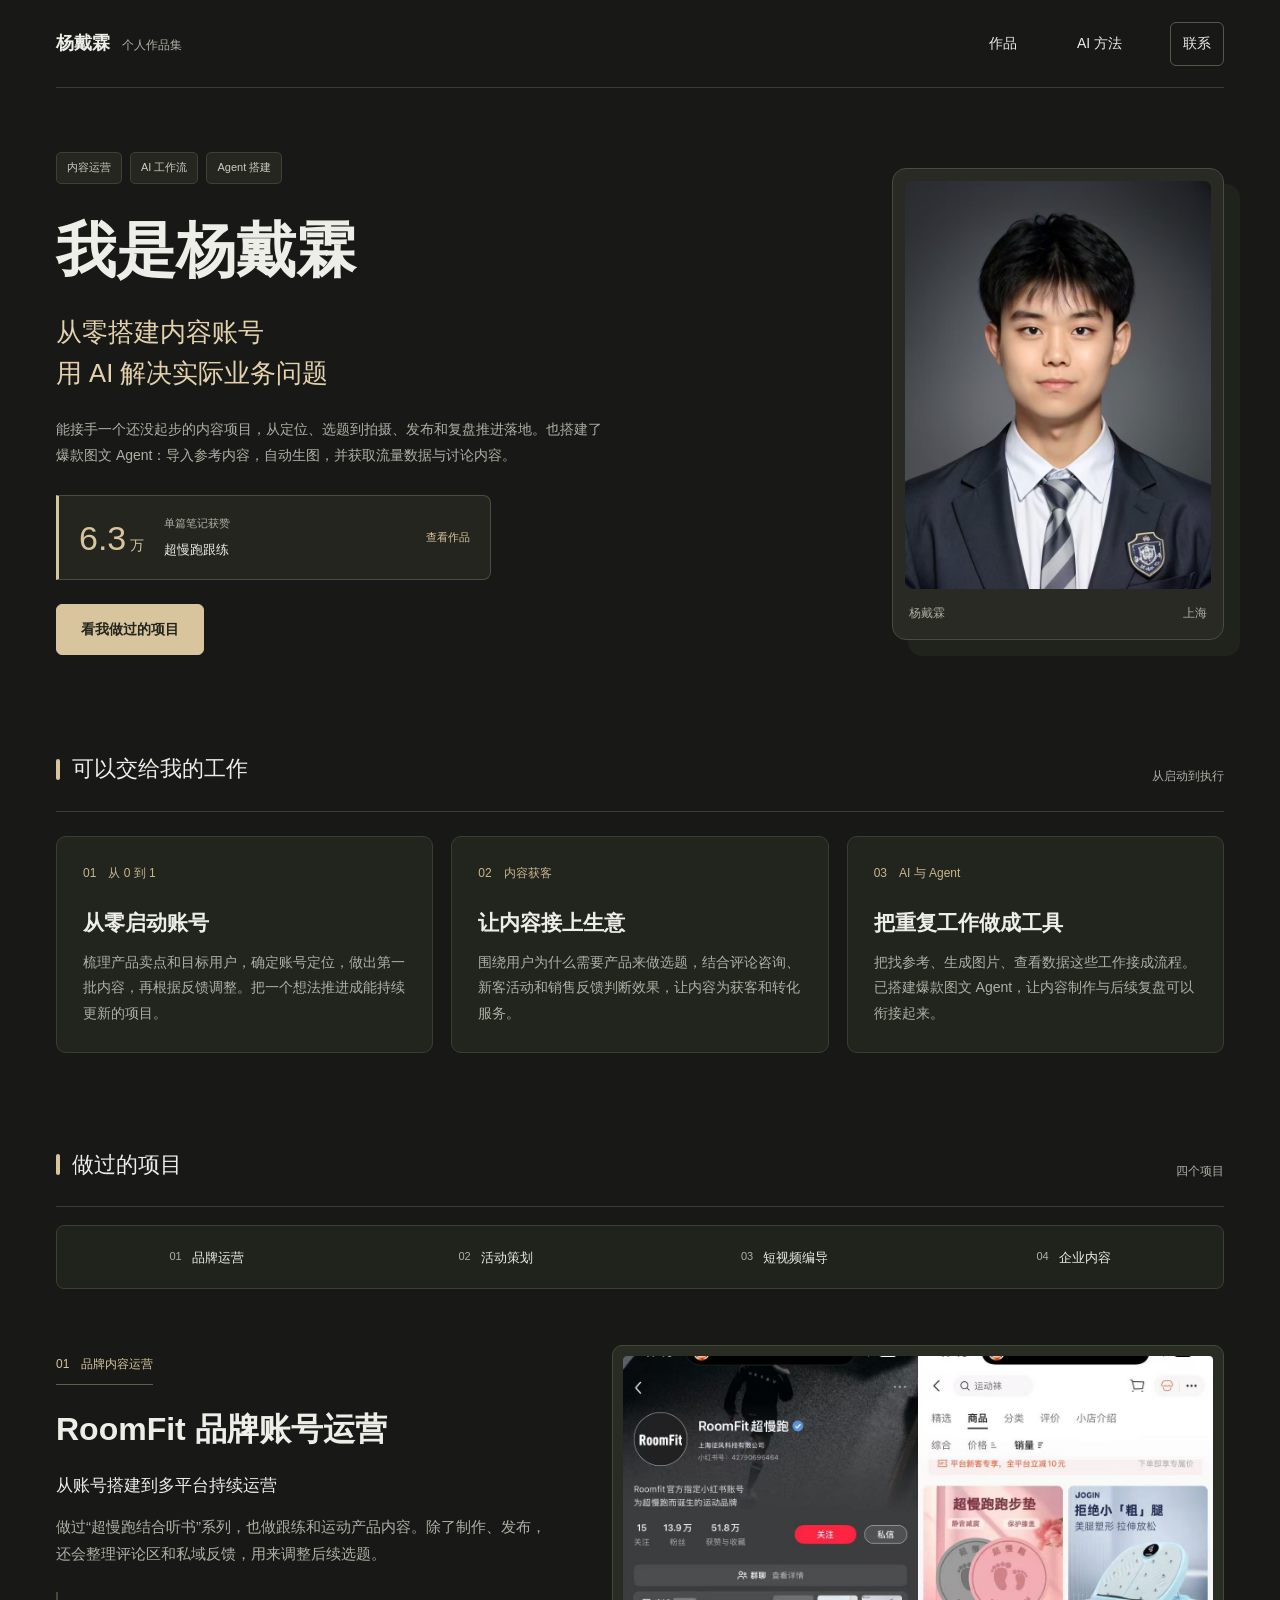
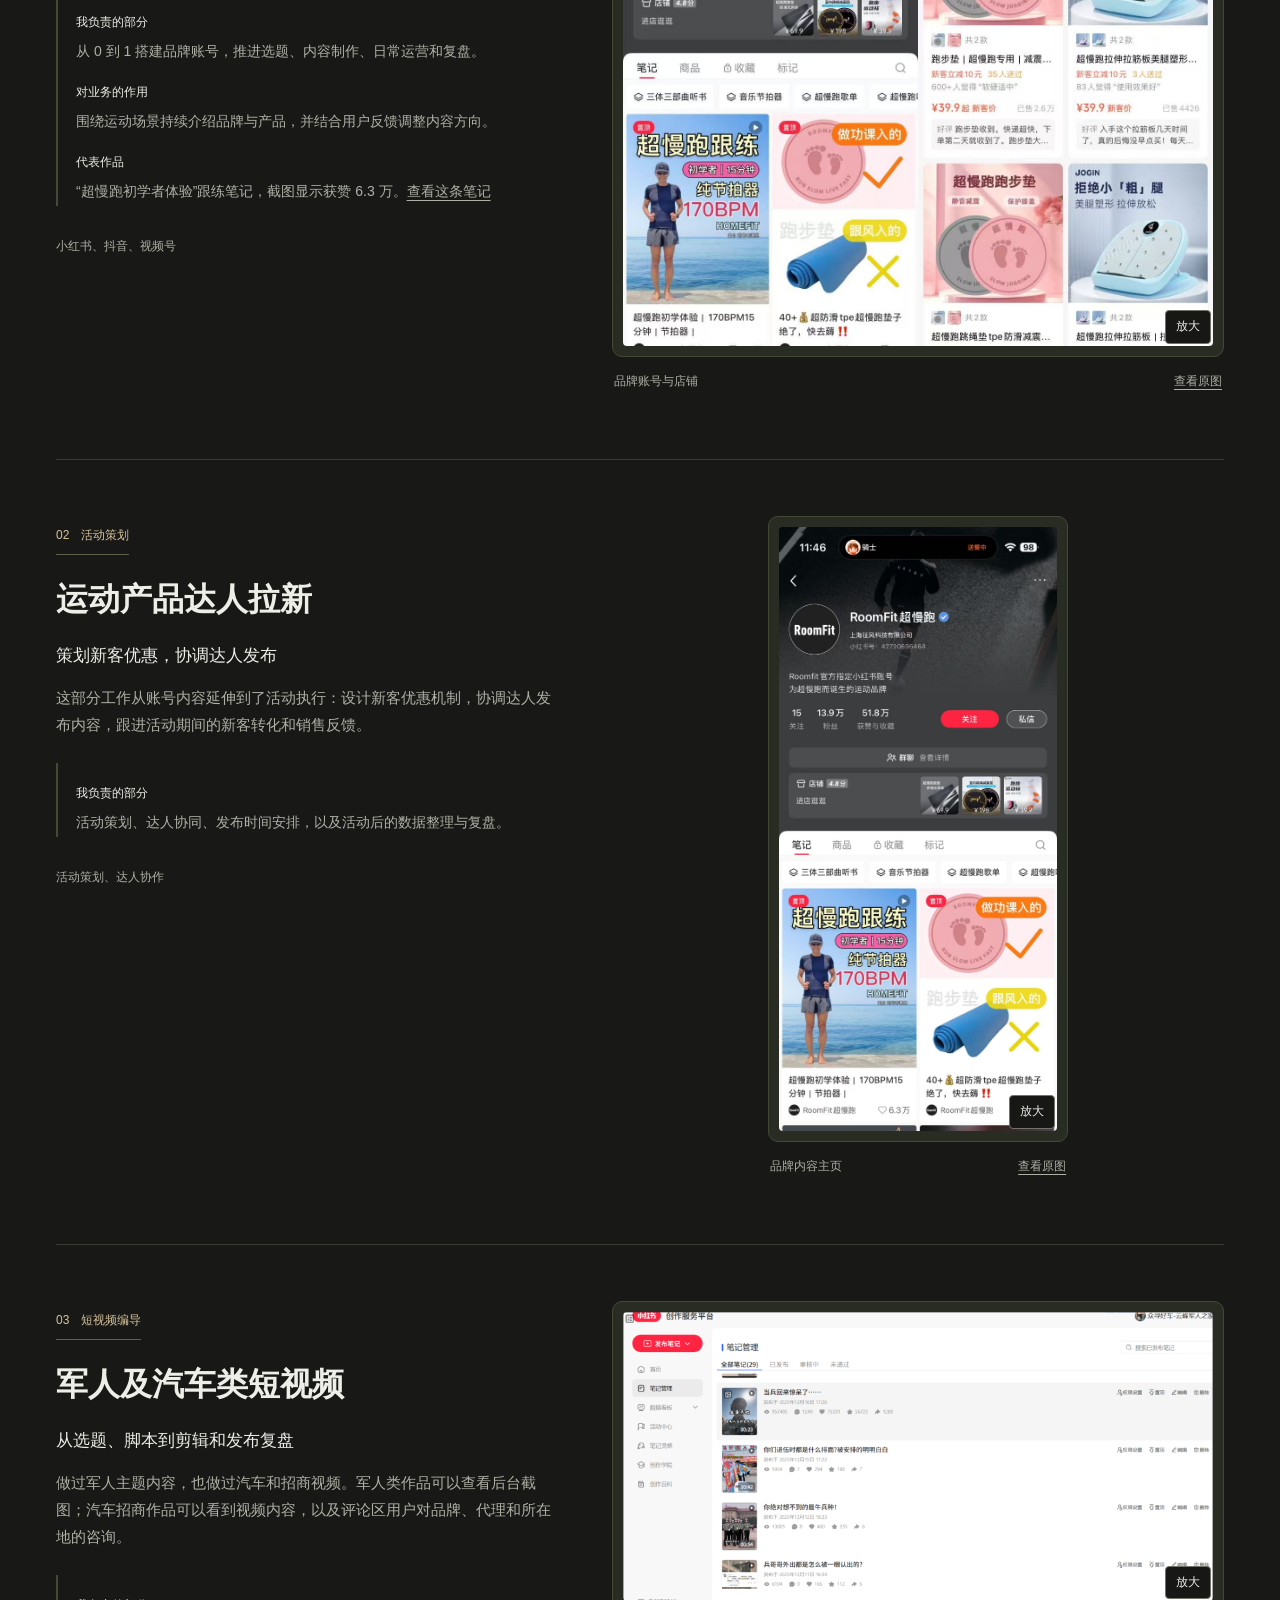
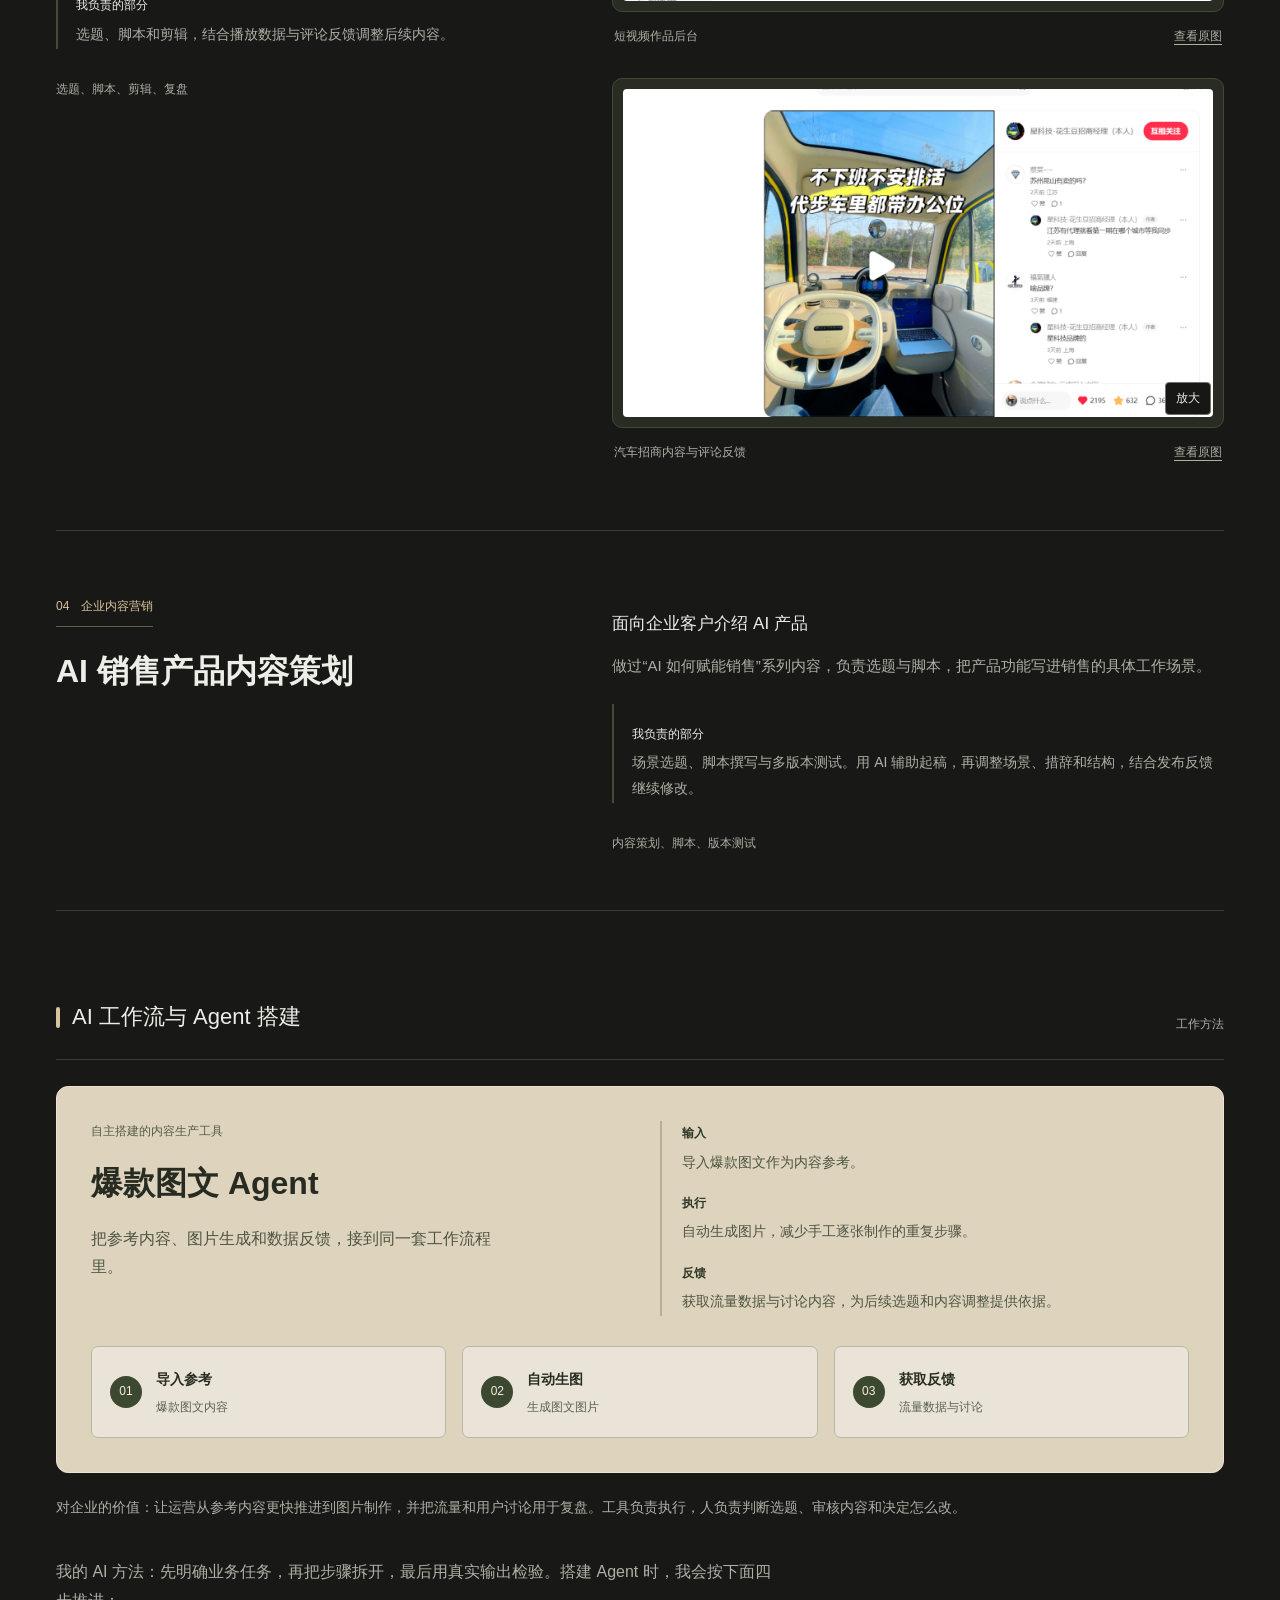
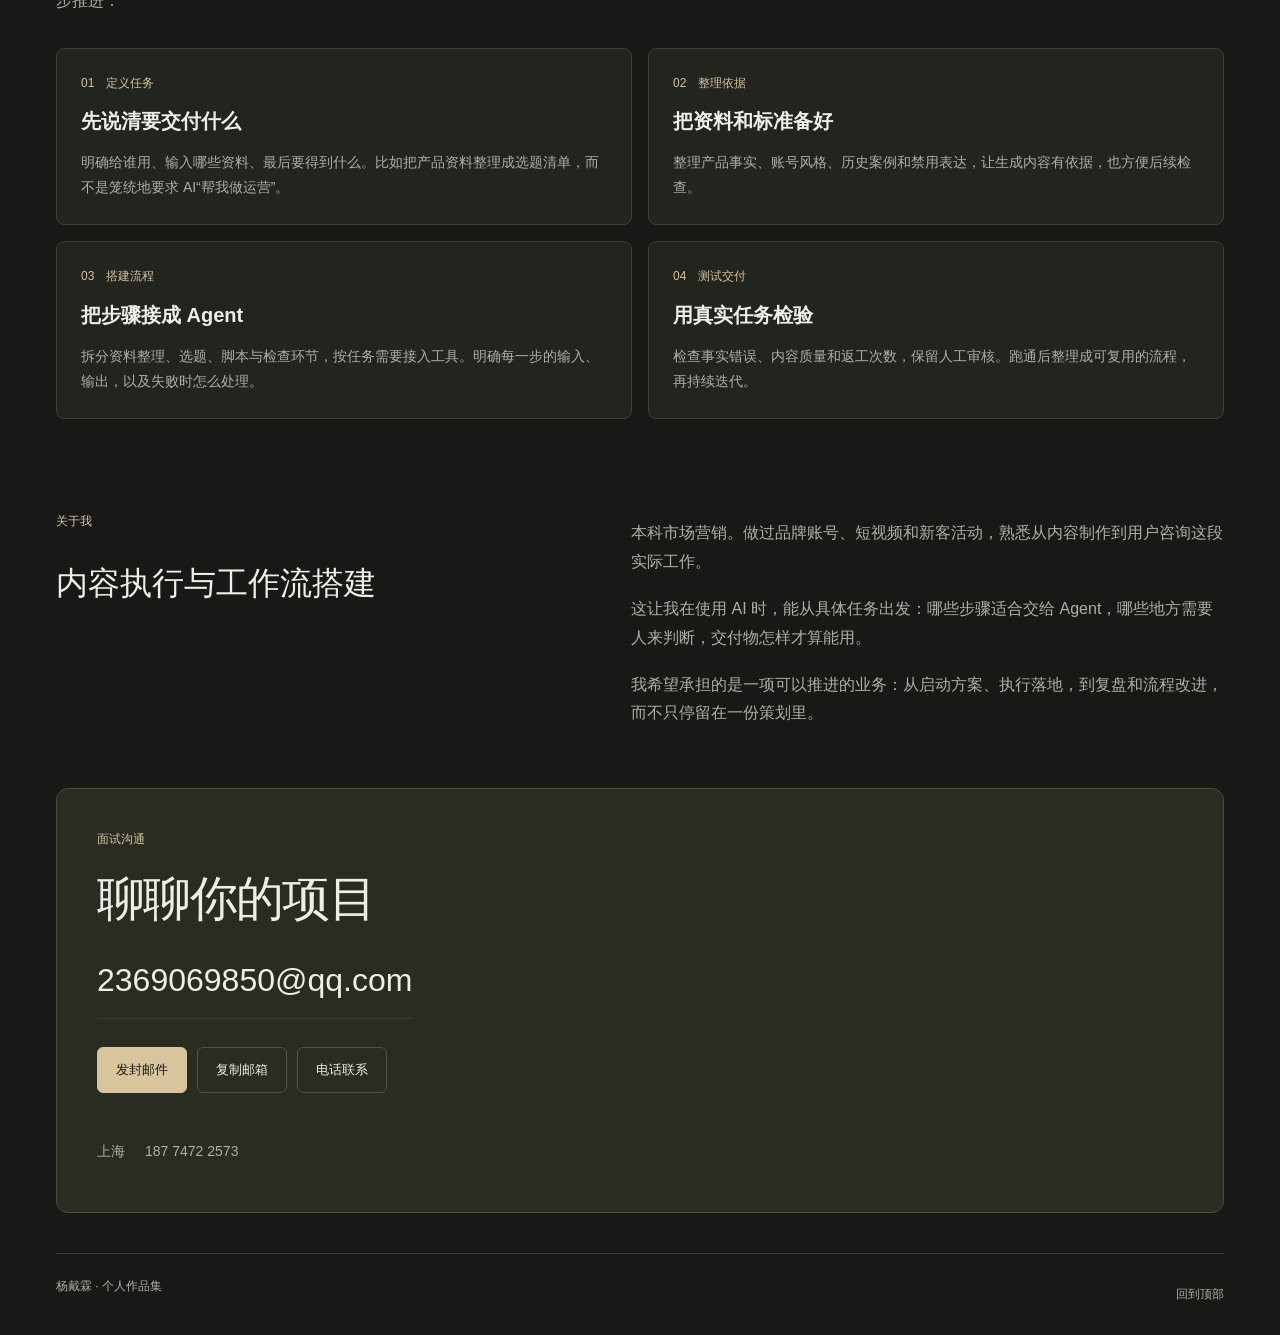
==== commit 3f9a185c: "Design portfolio cards, featured result and Agent workflow showcase" ====
--- a/index.html
+++ b/index.html
@@ -7,6 +7,7 @@
   <meta name="theme-color" content="#171816">
   <title>杨戴霖 · 个人作品集</title>
   <link rel="stylesheet" href="styles.css">
+  <link rel="stylesheet" href="design.css">
   <script src="interactions.js" defer></script>
 </head>
 <body>
@@ -22,7 +23,7 @@
         <h1 id="hero-title">我是杨戴霖</h1>
         <p class="intro"><span>从零搭建内容账号</span><span>用 AI 解决实际业务问题</span></p>
         <p class="hero-note">能接手一个还没起步的内容项目，从定位、选题到拍摄、发布和复盘推进落地。也搭建了爆款图文 Agent：导入参考内容，自动生图，并获取流量数据与讨论内容。</p>
-        <p class="hero-note">代表作品：“超慢跑跟练”笔记获赞 6.3 万。<a href="images/work-3.jpg" target="_blank" rel="noopener" style="text-decoration:underline;text-underline-offset:4px">查看截图</a></p>
+        <a class="featured-result" href="images/work-3.jpg" target="_blank" rel="noopener"><span class="result-number">6.3<span>万</span></span><span class="result-description">单篇笔记获赞<strong>超慢跑跟练</strong></span><span class="result-action">查看作品</span></a>
         <a class="text-link" href="#projects">看我做过的项目 </a>
       </div>
       <figure class="portrait">
@@ -95,9 +96,16 @@
     </section>
     <section class="method-section wrap" id="ai-method" aria-labelledby="method-title">
       <div class="section-heading"><h2 id="method-title">AI 工作流与 Agent 搭建</h2><span>工作方法</span></div>
+      <div class="agent-showcase">
       <div class="agent-case">
         <div><p class="eyebrow">自主搭建的内容生产工具</p><h3>爆款图文 Agent</h3><p class="agent-summary">把参考内容、图片生成和数据反馈，接到同一套工作流程里。</p></div>
         <div><dl class="project-details"><div><dt>输入</dt><dd>导入爆款图文作为内容参考。</dd></div><div><dt>执行</dt><dd>自动生成图片，减少手工逐张制作的重复步骤。</dd></div><div><dt>反馈</dt><dd>获取流量数据与讨论内容，为后续选题和内容调整提供依据。</dd></div></dl></div>
+      </div>
+      <ol class="agent-flow" aria-label="爆款图文 Agent 工作流程">
+        <li><span class="flow-number">01</span><div><strong>导入参考</strong><p>爆款图文内容</p></div></li>
+        <li><span class="flow-number">02</span><div><strong>自动生图</strong><p>生成图文图片</p></div></li>
+        <li><span class="flow-number">03</span><div><strong>获取反馈</strong><p>流量数据与讨论</p></div></li>
+      </ol>
       </div>
       <p class="method-note">对企业的价值：让运营从参考内容更快推进到图片制作，并把流量和用户讨论用于复盘。工具负责执行，人负责判断选题、审核内容和决定怎么改。</p>
       <p class="method-intro">我的 AI 方法：先明确业务任务，再把步骤拆开，最后用真实输出检验。搭建 Agent 时，我会按下面四步推进：</p>
--- a/design.css
+++ b/design.css
@@ -0,0 +1,106 @@
+/* Visual hierarchy for the portfolio; content and interactions stay in their own files. */
+:root { --bg: #181916; --line: #3b3d34; --accent: #d8c49d; }
+.site-header { min-height: 88px; }
+.site-header nav a { padding: 8px 12px; border-radius: 6px; }
+.site-header nav a:hover { background: #292b24; }
+.site-header nav a:last-child { border: 1px solid #575749; }
+.hero { position: relative; padding: 64px 0 72px; gap: 64px; }
+.hero-copy { max-width: 660px; }
+.role-list { gap: 8px; margin-bottom: 28px; }
+.role-list span { padding: 5px 10px; color: #cacdc0; background: #24261f; border: 1px solid #3e4235; border-radius: 5px; font-size: 11px; }
+h1 { font-size: clamp(40px, 4.7vw, 68px); }
+.intro { margin-top: 22px; font-size: clamp(20px, 2vw, 27px); line-height: 1.6; color: #e4d2ae; }
+.hero-note { margin-top: 22px; font-size: 14px; max-width: 39em; }
+.hero .text-link { background: var(--accent); color: #23251d; border: 1px solid var(--accent); padding: 12px 24px; min-height: 48px; border-radius: 6px; margin-top: 24px; font-weight: 600; }
+.hero .text-link:hover { background: #e5d3b4; }
+.portrait { max-width: 332px; padding: 12px; background: #282a23; border: 1px solid #484b3f; border-radius: 14px; box-shadow: 16px 16px 0 #20221c; }
+.portrait img { border-radius: 7px; }
+.portrait figcaption { padding: 14px 4px 2px; font-size: 12px; }
+.featured-result { display: flex; align-items: center; gap: 20px; max-width: 435px; padding: 18px 20px; margin-top: 26px; border: 1px solid #494d3e; border-left: 3px solid var(--accent); border-radius: 0 8px 8px 0; background: #23251e; }
+.featured-result:hover { border-color: var(--accent); }
+.result-number { font-size: 34px; line-height: 1; color: var(--accent); font-variant-numeric: tabular-nums; }
+.result-number > span { font-size: 14px; margin-left: 4px; }
+.result-description { color: var(--muted); font-size: 11px; }
+.result-description strong { display: block; color: var(--text); font-size: 13px; font-weight: 500; margin-top: 4px; }
+.result-action { margin-left: auto; font-size: 11px; color: var(--accent); white-space: nowrap; }
+.section-heading { border-top: 0; padding-block: 22px; }
+.section-heading h2 { display: flex; align-items: center; gap: 12px; }
+.section-heading h2::before { content: ''; width: 4px; height: 21px; background: var(--accent); border-radius: 2px; flex-shrink: 0; }
+.value-section { padding-bottom: 70px; }
+.value-grid { gap: 18px; padding-top: 24px; }
+.value-grid > div { background: #22241e; border: 1px solid #3a3e31; border-radius: 10px; padding: 26px; }
+.value-grid > div:hover { border-color: #76735f; }
+.value-grid h3 { font-size: 21px; margin-block: 22px 12px; }
+.value-grid .eyebrow { color: #c9b68d; font-size: 12px; margin-bottom: 0; }
+.project-nav { padding: 8px; margin-top: 18px; border: 1px solid #3c4033; border-radius: 8px; background: #20221c; gap: 6px; }
+.project-nav a { border: 1px solid transparent; }
+.project-nav a[aria-current] { background: #383a2d; border-color: #63664e; color: #ecd8ae; }
+.project { padding-block: 56px; gap: 56px; }
+.project-copy .eyebrow { display: inline-block; border-bottom: 1px solid #5c604c; padding-bottom: 8px; margin-bottom: 20px; }
+.project-details { padding: 2px 0 2px 18px; border-left: 2px solid #454a38; }
+.project-figure > .image-link { padding: 10px; background: #292c23; border-color: #424936; border-radius: 10px; }
+.project-figure img { border-radius: 4px; }
+.project-gallery { gap: 20px; }
+.portrait-screenshot { width: min(100%, 300px); }
+.project-figure figcaption { padding-inline: 2px; }
+.agent-showcase { margin-top: 26px; padding: 34px; background: #ded4bd; color: #272b21; border-radius: 12px; border: 1px solid #ece3d1; }
+.agent-showcase .eyebrow { color: #555b43; }
+.agent-showcase .agent-case { padding: 0; gap: 40px; }
+.agent-showcase .agent-summary { color: #4d5442; }
+.agent-showcase dt { color: #303927; font-weight: 600; }
+.agent-showcase dd { color: #4d5442; }
+.agent-showcase .project-details { padding-left: 20px; border-left-color: #b3b299; }
+.agent-flow { display: grid; grid-template-columns: repeat(3, minmax(0, 1fr)); gap: 16px; padding: 0; margin: 30px 0 0; list-style: none; }
+.agent-flow li { display: flex; align-items: center; gap: 14px; padding: 18px; border: 1px solid #b6baa3; background: #e9e4d7; border-radius: 7px; }
+.flow-number { display: grid; place-items: center; width: 32px; height: 32px; flex-shrink: 0; border-radius: 50%; background: #3d4831; color: #f3efdf; font-size: 12px; }
+.agent-flow strong { font-size: 14px; font-weight: 600; }
+.agent-flow p { font-size: 12px; color: #5b624e; margin-top: 3px; }
+.method-note { border: 0; padding: 22px 0 0; }
+.method-intro { margin-top: 38px; }
+.method-steps { gap: 16px; }
+.method-steps li { background: #22241e; border: 1px solid #3b4032; padding: 24px; border-radius: 8px; }
+.method-steps h3 { font-size: 20px; }
+.about { padding-block: 60px; }
+.contact { padding: 40px; border: 1px solid #4a4e3e; background: #282c21; border-radius: 12px; margin-bottom: 40px; }
+.contact .eyebrow { margin-bottom: 14px; }
+.contact .email { margin-top: 20px; }
+.contact .button { border-radius: 6px; }
+.site-footer { padding-block: 22px; }
+@media (max-width: 1000px) {
+  .hero, .project { gap: 36px; }
+  .value-grid > div { padding: 20px; }
+  .value-grid h3 { font-size: 18px; }
+  .agent-showcase { padding: 26px; }
+  .agent-flow { gap: 10px; }
+  .agent-flow li { padding: 12px; gap: 8px; }
+}
+@media (max-width: 680px) {
+  .site-header nav { gap: 4px; font-size: 12px; }
+  .site-header nav a { padding-inline: 8px; }
+  .site-header { min-height: 78px; }
+  .hero { padding: 36px 0 48px; gap: 32px; }
+  .hero .portrait { max-width: 220px; width: 70%; justify-self: end; box-shadow: 8px 8px 0 #20221c; }
+  .featured-result { padding: 16px 14px; gap: 12px; }
+  .result-number { font-size: 30px; }
+  .result-action { font-size: 10px; }
+  .value-grid { gap: 12px; }
+  .value-grid > div { padding: 22px; }
+  .value-grid h3 { font-size: 21px; margin-top: 12px; }
+  .value-section { padding-bottom: 40px; }
+  .project { padding-block: 36px; gap: 24px; }
+  .project-figure > .image-link { padding: 7px; }
+  .agent-showcase { padding: 22px 18px; }
+  .agent-showcase .agent-case { gap: 24px; }
+  .agent-flow { grid-template-columns: 1fr; gap: 10px; margin-top: 24px; }
+  .agent-flow li { padding: 14px; gap: 14px; }
+  .method-steps li { padding: 22px; }
+  .contact { padding: 28px 20px; }
+  .contact-actions { gap: 8px; }
+  .contact-actions .button { padding-inline: 12px; font-size: 12px; }
+  .contact .email { font-size: clamp(16px, 4.8vw, 24px); }
+}
+@media print {
+  .portrait, .value-grid > div, .method-steps li, .contact, .featured-result, .agent-showcase, .agent-flow li { background: white; color: #111; box-shadow: none; border-color: #bbb; }
+  .section-heading h2::before { background: #333; }
+  .agent-showcase { break-inside: avoid; }
+}
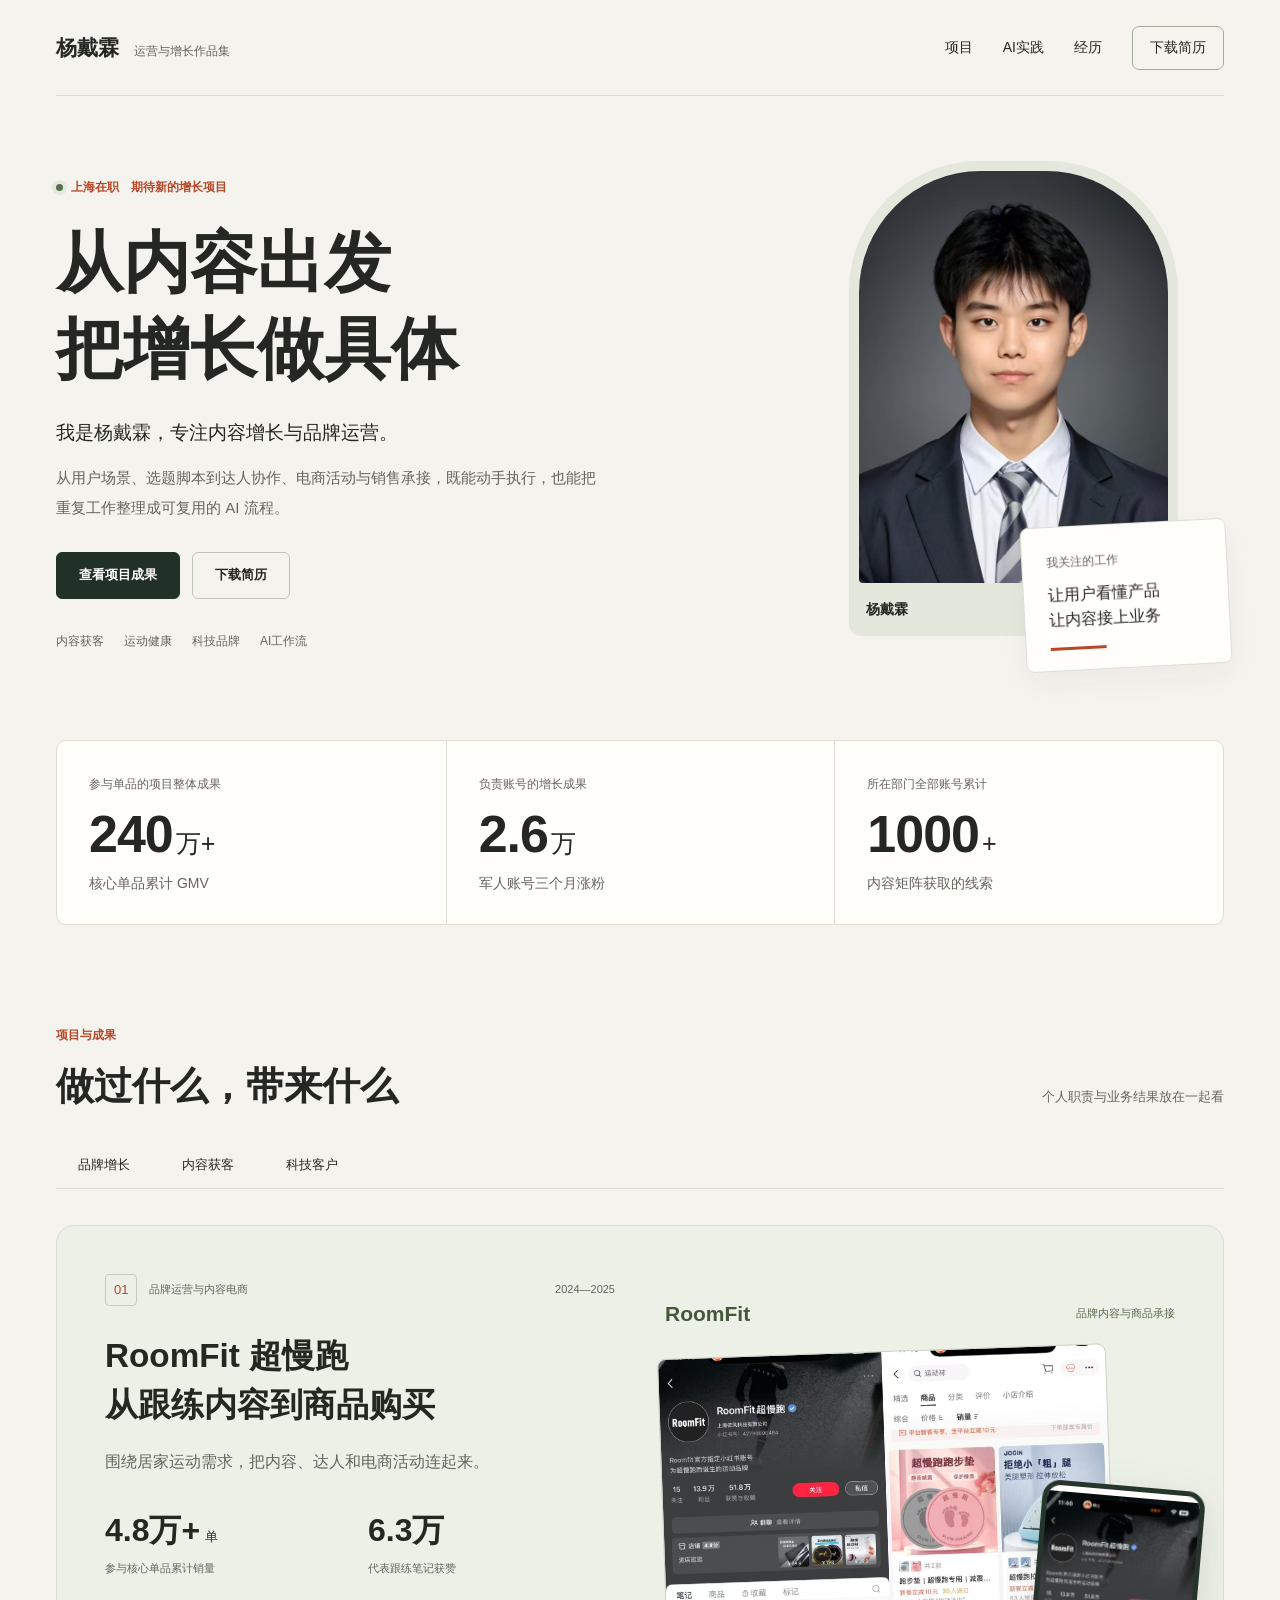
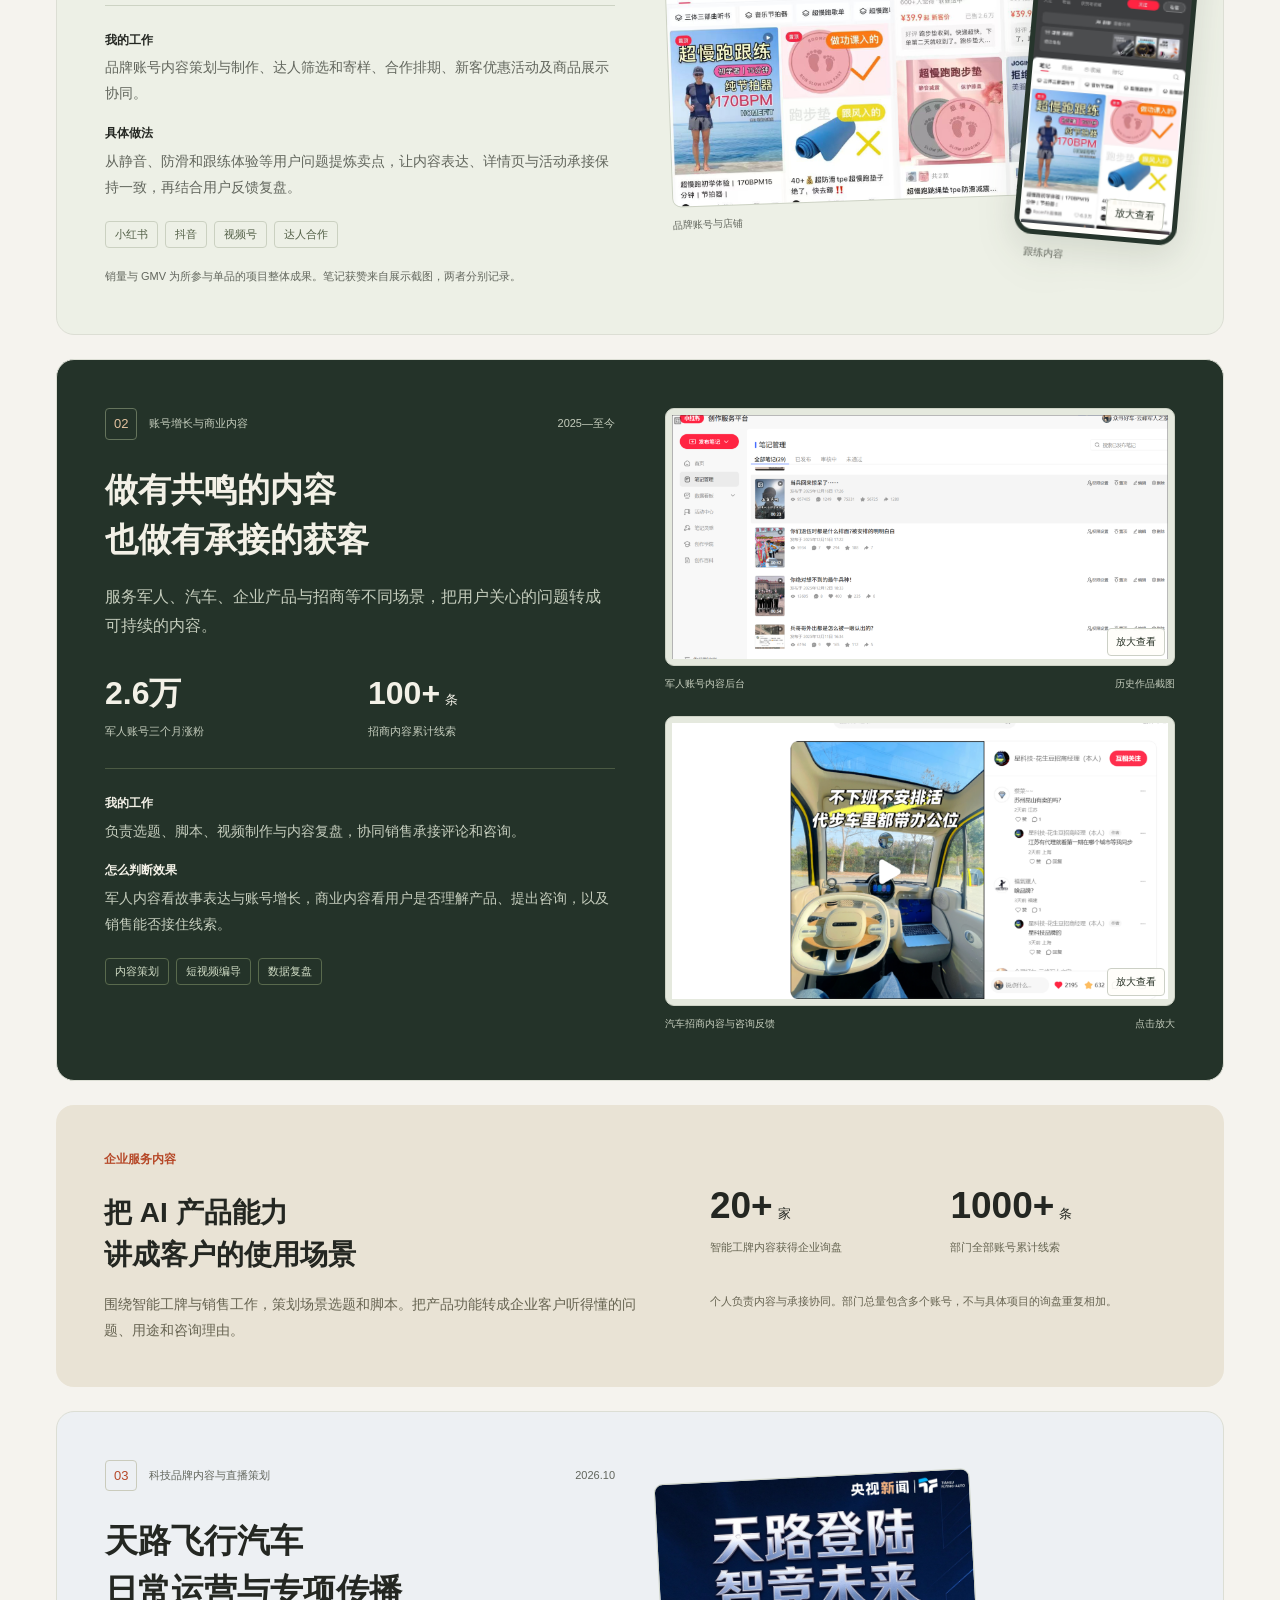
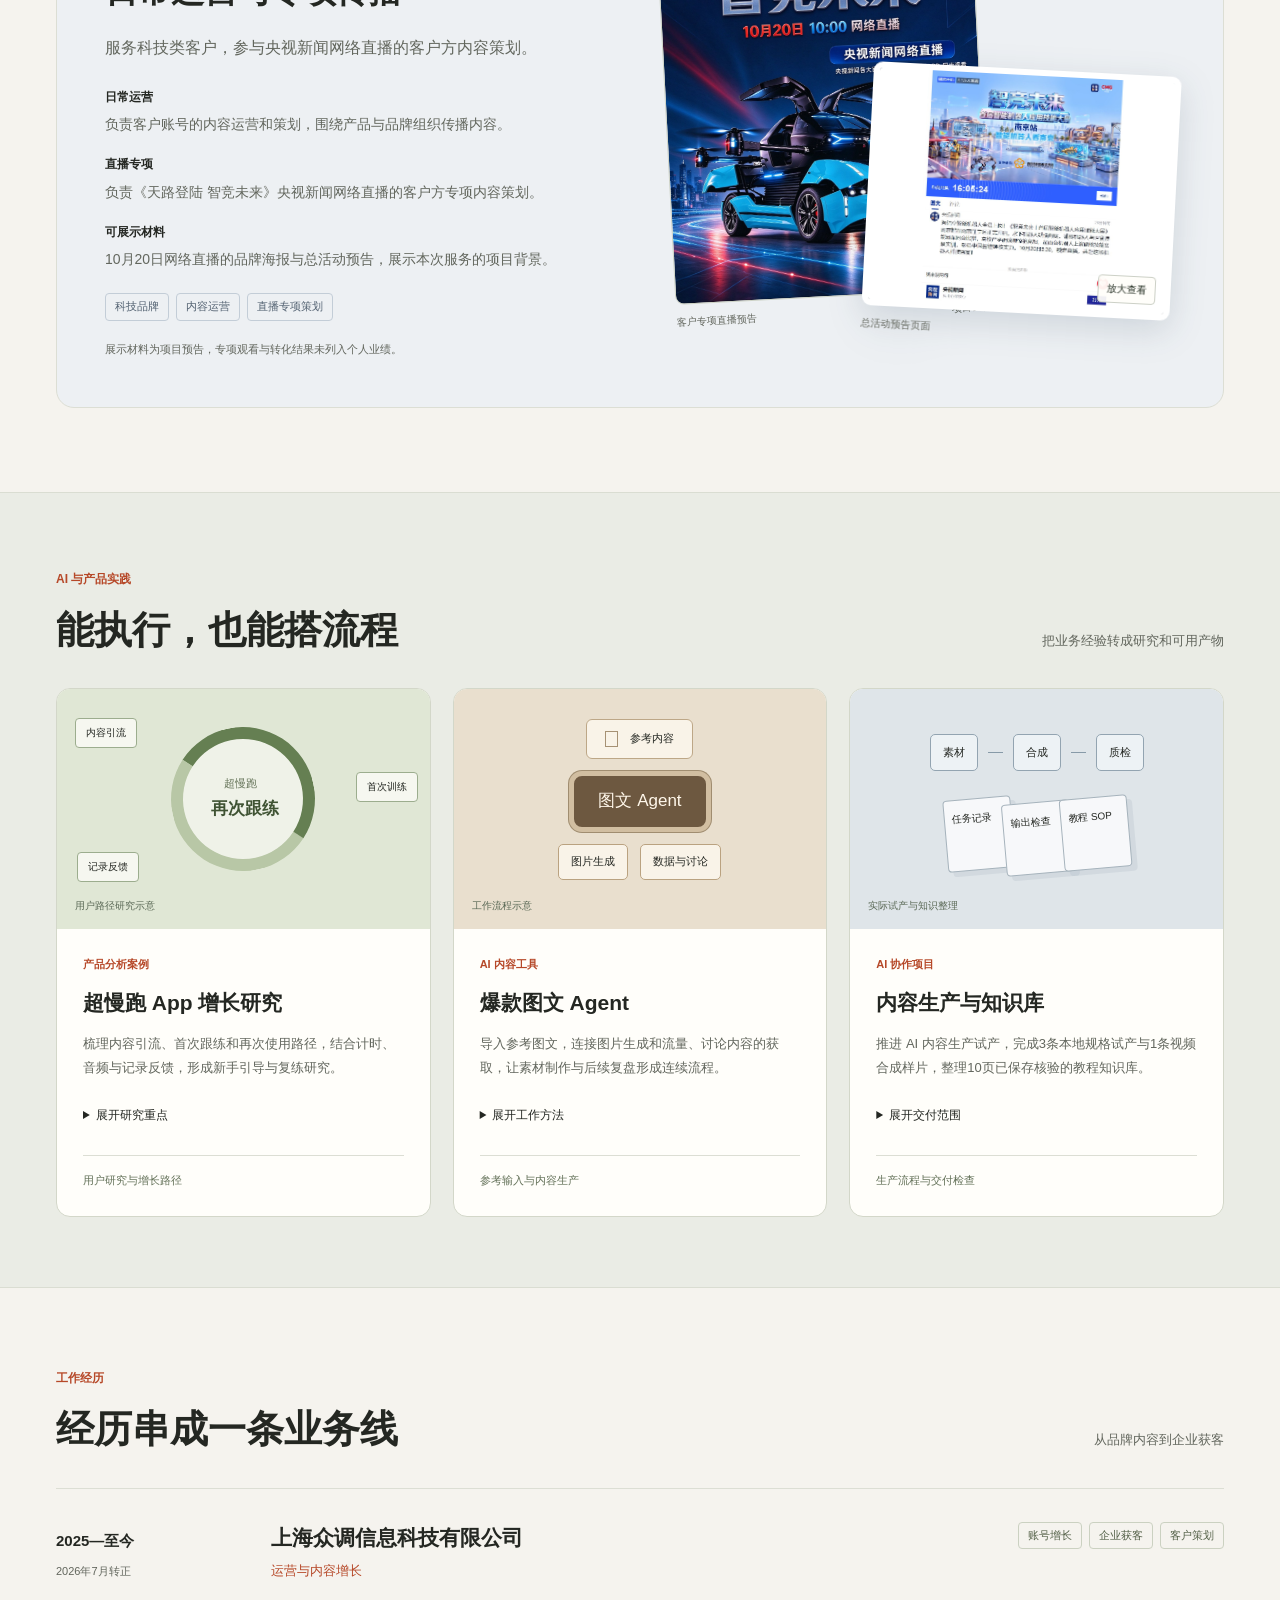
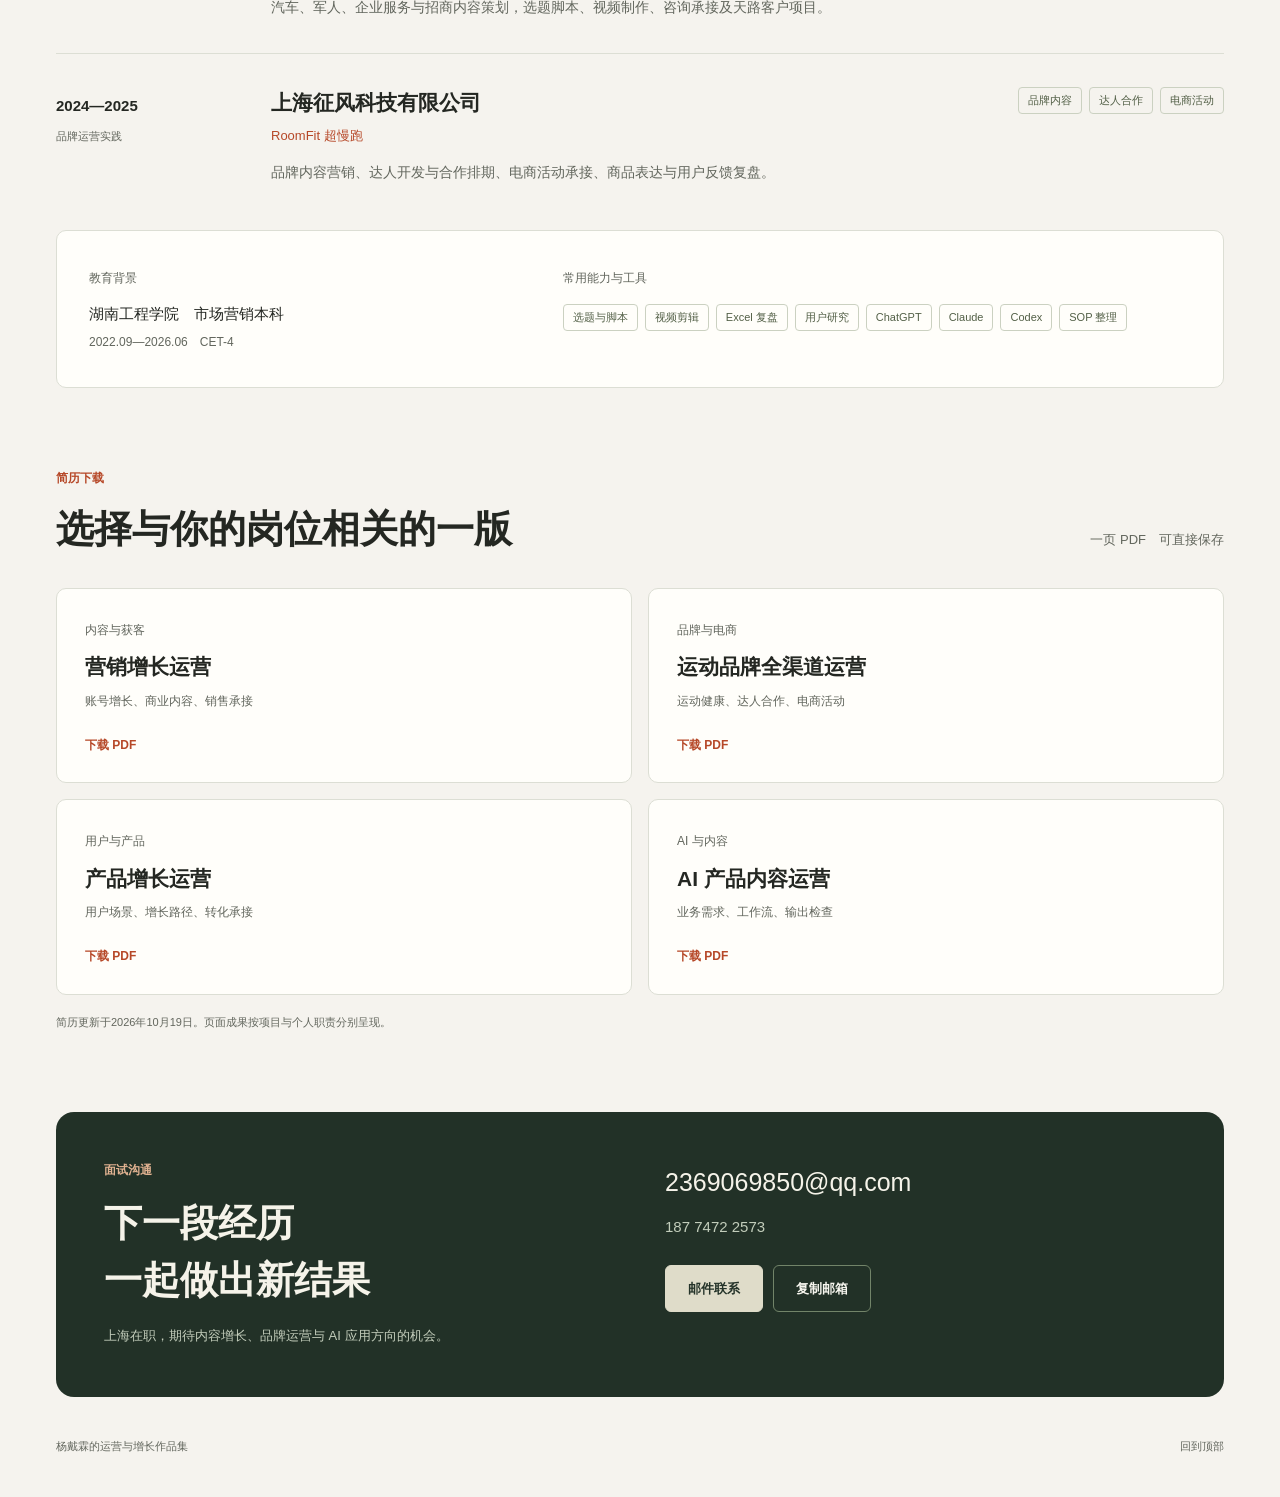
==== commit be5011ff: "Refresh career portfolio with verified projects and resume downloads" ====
--- a/index.html
+++ b/index.html
@@ -1,148 +1,38 @@
-<!doctype html>
-<html lang="zh-CN">
-<head>
-  <meta charset="utf-8">
-  <meta name="viewport" content="width=device-width, initial-scale=1">
-  <meta name="description" content="杨戴霖：从 0 到 1 搭建内容账号，推进内容获客，用 AI 工作流和 Agent 处理重复工作。查看品牌运营、短视频和企业内容项目。">
-  <meta name="theme-color" content="#171816">
-  <title>杨戴霖 · 个人作品集</title>
-  <link rel="stylesheet" href="styles.css">
-  <link rel="stylesheet" href="design.css">
-  <script src="interactions.js" defer></script>
-</head>
-<body>
-  <a class="skip-link" href="#main">跳到正文</a>
-  <header class="site-header wrap">
-    <a class="wordmark" href="#home" aria-label="杨戴霖，首页">杨戴霖<span>个人作品集</span></a>
-    <nav aria-label="主导航"><a href="#projects">作品</a><a href="#ai-method">AI 方法</a><a href="#contact">联系</a></nav>
-  </header>
-  <main id="main">
-    <section class="hero wrap" id="home" aria-labelledby="hero-title">
-      <div class="hero-copy">
-        <p class="eyebrow role-list"><span>内容运营</span><span>AI 工作流</span><span>Agent 搭建</span></p>
-        <h1 id="hero-title">我是杨戴霖</h1>
-        <p class="intro"><span>从零搭建内容账号</span><span>用 AI 解决实际业务问题</span></p>
-        <p class="hero-note">能接手一个还没起步的内容项目，从定位、选题到拍摄、发布和复盘推进落地。也搭建了爆款图文 Agent：导入参考内容，自动生图，并获取流量数据与讨论内容。</p>
-        <a class="featured-result" href="images/work-3.jpg" target="_blank" rel="noopener"><span class="result-number">6.3<span>万</span></span><span class="result-description">单篇笔记获赞<strong>超慢跑跟练</strong></span><span class="result-action">查看作品</span></a>
-        <a class="text-link" href="#projects">看我做过的项目 </a>
-      </div>
-      <figure class="portrait">
-        <img src="images/profile.jpg" width="720" height="960" alt="杨戴霖的个人照片" fetchpriority="high">
-        <figcaption><span>杨戴霖</span><span>上海</span></figcaption>
-      </figure>
-    </section>
-    <section class="value-section wrap" aria-labelledby="value-title">
-      <div class="section-heading"><h2 id="value-title">可以交给我的工作</h2><span>从启动到执行</span></div>
-      <div class="value-grid">
-        <div><p class="eyebrow">01　从 0 到 1</p><h3>从零启动账号</h3><p>梳理产品卖点和目标用户，确定账号定位，做出第一批内容，再根据反馈调整。把一个想法推进成能持续更新的项目。</p></div>
-        <div><p class="eyebrow">02　内容获客</p><h3>让内容接上生意</h3><p>围绕用户为什么需要产品来做选题，结合评论咨询、新客活动和销售反馈判断效果，让内容为获客和转化服务。</p></div>
-        <div><p class="eyebrow">03　AI 与 Agent</p><h3>把重复工作做成工具</h3><p>把找参考、生成图片、查看数据这些工作接成流程。已搭建爆款图文 Agent，让内容制作与后续复盘可以衔接起来。</p></div>
-      </div>
-    </section>
-    <section class="projects wrap" id="projects" aria-labelledby="projects-title">
-      <div class="section-heading"><h2 id="projects-title">做过的项目</h2><span>四个项目</span></div>
-      <nav class="project-nav" aria-label="作品目录">
-        <a href="#brand"><span>01</span> 品牌运营</a>
-        <a href="#campaign"><span>02</span> 活动策划</a>
-        <a href="#video"><span>03</span> 短视频编导</a>
-        <a href="#enterprise"><span>04</span> 企业内容</a>
-      </nav>
-      <article class="project" id="brand">
-        <div class="project-copy">
-          <p class="eyebrow">01　品牌内容运营</p>
-          <h3>RoomFit 品牌账号运营</h3>
-          <p class="project-intro">从账号搭建到多平台持续运营</p>
-          <p>做过“超慢跑结合听书”系列，也做跟练和运动产品内容。除了制作、发布，还会整理评论区和私域反馈，用来调整后续选题。</p>
-          <dl class="project-details"><div><dt>我负责的部分</dt><dd>从 0 到 1 搭建品牌账号，推进选题、内容制作、日常运营和复盘。</dd></div><div><dt>对业务的作用</dt><dd>围绕运动场景持续介绍品牌与产品，并结合用户反馈调整内容方向。</dd></div><div><dt>代表作品</dt><dd>“超慢跑初学者体验”跟练笔记，截图显示获赞 6.3 万。<a href="images/work-3.jpg" target="_blank" rel="noopener">查看这条笔记</a></dd></div></dl>
-          <p class="project-platform">小红书、抖音、视频号</p>
-        </div>
-        <figure class="project-figure">
-          <a class="image-link" href="images/work-1.jpg" target="_blank" rel="noopener" aria-label="查看品牌账号与店铺截图原图（新标签页）"><img src="images/work-1.jpg" width="1320" height="1320" alt="RoomFit 超慢跑账号主页与运动产品店铺截图" loading="lazy" decoding="async"></a>
-          <figcaption><span>品牌账号与店铺</span><a href="images/work-1.jpg" target="_blank" rel="noopener">查看原图</a></figcaption>
-        </figure>
-      </article>
-      <article class="project" id="campaign">
-        <div class="project-copy">
-          <p class="eyebrow">02　活动策划</p>
-          <h3>运动产品达人拉新</h3>
-          <p class="project-intro">策划新客优惠，协调达人发布</p>
-          <p>这部分工作从账号内容延伸到了活动执行：设计新客优惠机制，协调达人发布内容，跟进活动期间的新客转化和销售反馈。</p>
-          <dl class="project-details"><div><dt>我负责的部分</dt><dd>活动策划、达人协同、发布时间安排，以及活动后的数据整理与复盘。</dd></div></dl>
-          <p class="project-platform">活动策划、达人协作</p>
-        </div>
-        <figure class="project-figure portrait-screenshot">
-          <a class="image-link" href="images/work-3.jpg" target="_blank" rel="noopener" aria-label="查看品牌内容主页长图（新标签页）"><img src="images/work-3.jpg" width="1280" height="2781" alt="RoomFit 账号主页，展示超慢跑跟练与产品内容" loading="lazy" decoding="async"></a>
-          <figcaption><span>品牌内容主页</span><a href="images/work-3.jpg" target="_blank" rel="noopener">查看原图</a></figcaption>
-        </figure>
-      </article>
-      <article class="project" id="video">
-        <div class="project-copy">
-          <p class="eyebrow">03　短视频编导</p>
-          <h3>军人及汽车类短视频</h3>
-          <p class="project-intro">从选题、脚本到剪辑和发布复盘</p>
-          <p>做过军人主题内容，也做过汽车和招商视频。军人类作品可以查看后台截图；汽车招商作品可以看到视频内容，以及评论区用户对品牌、代理和所在地的咨询。</p>
-          <dl class="project-details"><div><dt>我负责的部分</dt><dd>选题、脚本和剪辑，结合播放数据与评论反馈调整后续内容。</dd></div></dl>
-          <p class="project-platform">选题、脚本、剪辑、复盘</p>
-        </div>
-        <div class="project-gallery">
-          <figure class="project-figure"><a class="image-link" href="images/work-4.png" target="_blank" rel="noopener" aria-label="查看短视频后台原图（新标签页）"><img src="images/work-4.png" width="1704" height="836" alt="军人主题账号的短视频作品列表与后台数据" loading="lazy" decoding="async"></a><figcaption><span>短视频作品后台</span><a href="images/work-4.png" target="_blank" rel="noopener">查看原图</a></figcaption></figure>
-          <figure class="project-figure"><a class="image-link" href="images/work-2.png" target="_blank" rel="noopener" aria-label="查看汽车招商内容原图（新标签页）"><img src="images/work-2.png" width="1434" height="798" alt="汽车招商短视频内容与评论区咨询截图" loading="lazy" decoding="async"></a><figcaption><span>汽车招商内容与评论反馈</span><a href="images/work-2.png" target="_blank" rel="noopener">查看原图</a></figcaption></figure>
-        </div>
-      </article>
-      <article class="project project-text" id="enterprise">
-        <div class="project-copy"><p class="eyebrow">04　企业内容营销</p><h3>AI 销售产品内容策划</h3></div>
-        <div class="project-copy text-case"><p class="project-intro">面向企业客户介绍 AI 产品</p><p>做过“AI 如何赋能销售”系列内容，负责选题与脚本，把产品功能写进销售的具体工作场景。</p><dl class="project-details"><div><dt>我负责的部分</dt><dd>场景选题、脚本撰写与多版本测试。用 AI 辅助起稿，再调整场景、措辞和结构，结合发布反馈继续修改。</dd></div></dl><p class="project-platform">内容策划、脚本、版本测试</p></div>
-      </article>
-    </section>
-    <section class="method-section wrap" id="ai-method" aria-labelledby="method-title">
-      <div class="section-heading"><h2 id="method-title">AI 工作流与 Agent 搭建</h2><span>工作方法</span></div>
-      <div class="agent-showcase">
-      <div class="agent-case">
-        <div><p class="eyebrow">自主搭建的内容生产工具</p><h3>爆款图文 Agent</h3><p class="agent-summary">把参考内容、图片生成和数据反馈，接到同一套工作流程里。</p></div>
-        <div><dl class="project-details"><div><dt>输入</dt><dd>导入爆款图文作为内容参考。</dd></div><div><dt>执行</dt><dd>自动生成图片，减少手工逐张制作的重复步骤。</dd></div><div><dt>反馈</dt><dd>获取流量数据与讨论内容，为后续选题和内容调整提供依据。</dd></div></dl></div>
-      </div>
-      <ol class="agent-flow" aria-label="爆款图文 Agent 工作流程">
-        <li><span class="flow-number">01</span><div><strong>导入参考</strong><p>爆款图文内容</p></div></li>
-        <li><span class="flow-number">02</span><div><strong>自动生图</strong><p>生成图文图片</p></div></li>
-        <li><span class="flow-number">03</span><div><strong>获取反馈</strong><p>流量数据与讨论</p></div></li>
-      </ol>
-      </div>
-      <p class="method-note">对企业的价值：让运营从参考内容更快推进到图片制作，并把流量和用户讨论用于复盘。工具负责执行，人负责判断选题、审核内容和决定怎么改。</p>
-      <p class="method-intro">我的 AI 方法：先明确业务任务，再把步骤拆开，最后用真实输出检验。搭建 Agent 时，我会按下面四步推进：</p>
-      <ol class="method-steps">
-        <li><span class="eyebrow">01　定义任务</span><h3>先说清要交付什么</h3><p>明确给谁用、输入哪些资料、最后要得到什么。比如把产品资料整理成选题清单，而不是笼统地要求 AI“帮我做运营”。</p></li>
-        <li><span class="eyebrow">02　整理依据</span><h3>把资料和标准备好</h3><p>整理产品事实、账号风格、历史案例和禁用表达，让生成内容有依据，也方便后续检查。</p></li>
-        <li><span class="eyebrow">03　搭建流程</span><h3>把步骤接成 Agent</h3><p>拆分资料整理、选题、脚本与检查环节，按任务需要接入工具。明确每一步的输入、输出，以及失败时怎么处理。</p></li>
-        <li><span class="eyebrow">04　测试交付</span><h3>用真实任务检验</h3><p>检查事实错误、内容质量和返工次数，保留人工审核。跑通后整理成可复用的流程，再持续迭代。</p></li>
-      </ol>
-    </section>
-    <section class="about wrap" id="about" aria-labelledby="about-title">
-      <div><p class="eyebrow">关于我</p><h2 id="about-title">内容执行与工作流搭建</h2></div>
-      <div class="about-copy"><p>本科市场营销。做过品牌账号、短视频和新客活动，熟悉从内容制作到用户咨询这段实际工作。</p><p>这让我在使用 AI 时，能从具体任务出发：哪些步骤适合交给 Agent，哪些地方需要人来判断，交付物怎样才算能用。</p><p>我希望承担的是一项可以推进的业务：从启动方案、执行落地，到复盘和流程改进，而不只停留在一份策划里。</p></div>
-    </section>
-    <section class="contact wrap" id="contact" aria-labelledby="contact-title">
-      <p class="eyebrow">面试沟通</p><h2 id="contact-title">聊聊你的项目</h2>
-      <a class="email" href="mailto:2369069850@qq.com">2369069850@qq.com </a>
-      <div class="contact-actions">
-        <a class="button button-primary" href="mailto:2369069850@qq.com">发封邮件 </a>
-        <button class="button" type="button" id="copy-email" hidden>复制邮箱 </button>
-        <a class="button" href="tel:18774722573">电话联系 </a>
-      </div>
-      <p class="copy-status" role="status" aria-live="polite"></p>
-      <p class="contact-meta"><span class="contact-location">上海</span> <a href="tel:18774722573">187 7472 2573</a></p>
-    </section>
-  </main>
-  <footer class="site-footer wrap"><span>杨戴霖 · 个人作品集</span><a href="#home">回到顶部</a></footer>
-  <dialog class="image-viewer" aria-labelledby="viewer-title">
-    <div class="viewer-toolbar">
-      <p id="viewer-title">作品图片</p>
-      <button type="button" class="viewer-close button" aria-label="关闭图片查看器">关闭 </button>
-    </div>
-    <div class="viewer-stage" tabindex="0" aria-label="图片区域，放大后可滚动查看"><img alt=""></div>
-    <div class="viewer-footer">
-      <div class="viewer-pagination"><button class="button" type="button" id="viewer-prev" aria-label="上一张图片">上一张</button><span id="viewer-count" aria-live="polite"></span><button class="button" type="button" id="viewer-next" aria-label="下一张图片">下一张</button></div>
-      <div class="viewer-actions"><button class="button" id="viewer-zoom" type="button" aria-pressed="false">放大</button><a class="button" id="viewer-original" target="_blank" rel="noopener">原图</a></div>
-    </div>
-  </dialog>
-</body>
-</html>
+<!doctype html>
+<html lang="zh-CN">
+<head>
+<meta charset="utf-8"><meta name="viewport" content="width=device-width, initial-scale=1">
+<meta name="description" content="杨戴霖的求职作品集。内容增长、品牌全渠道运营与AI应用实践，展示RoomFit超慢跑、企业内容获客与天路飞行汽车项目，提供简历下载。">
+<meta name="theme-color" content="#f5f3ee"><meta property="og:title" content="杨戴霖的运营与增长作品集"><meta property="og:description" content="从内容策划到业务承接，把项目做出结果。"><meta property="og:type" content="website">
+<link rel="icon" href="images/favicon.svg" type="image/svg+xml"><title>杨戴霖的运营与增长作品集</title>
+<link rel="stylesheet" href="styles.css"><link rel="stylesheet" href="design.css"><script src="interactions.js" defer></script>
+</head>
+<body>
+<a class="skip-link" href="#main">跳到正文</a>
+<header class="site-header wrap"><a class="wordmark" href="#home">杨戴霖<span>运营与增长作品集</span></a><nav aria-label="主导航"><a href="#projects">项目</a><a href="#practice">AI实践</a><a href="#experience">经历</a><a class="nav-contact" href="#resume">下载简历</a></nav></header>
+<main id="main">
+<section class="hero wrap" id="home" aria-labelledby="hero-title">
+<div class="hero-copy"><p class="eyebrow"><span class="status-dot" aria-hidden="true"></span>上海在职　期待新的增长项目</p><h1 id="hero-title">从内容出发<br>把增长做具体</h1><p class="hero-role">我是杨戴霖，专注内容增长与品牌运营。</p><p class="hero-note">从用户场景、选题脚本到达人协作、电商活动与销售承接，既能动手执行，也能把重复工作整理成可复用的 AI 流程。</p><div class="hero-actions"><a class="button button-primary" href="#projects">查看项目成果</a><a class="button" href="resume/resume-growth.pdf" download="杨戴霖_营销增长运营.pdf">下载简历</a></div><div class="hero-tags"><span>内容获客</span><span>运动健康</span><span>科技品牌</span><span>AI工作流</span></div></div>
+<div class="hero-visual"><figure class="portrait"><img src="images/profile.jpg" width="720" height="960" alt="杨戴霖个人照片" fetchpriority="high"><figcaption><strong>杨戴霖</strong></figcaption></figure><div class="portrait-note"><span class="tiny-label">我关注的工作</span><p>让用户看懂产品<br>让内容接上业务</p><span class="note-line" aria-hidden="true"></span></div></div>
+</section>
+<section class="results wrap" aria-label="代表成果"><a href="#brand" class="result"><span class="tiny-label">参与单品的项目整体成果</span><strong>240<span>万+</span></strong><p>核心单品累计 GMV</p></a><a href="#content" class="result"><span class="tiny-label">负责账号的增长成果</span><strong>2.6<span>万</span></strong><p>军人账号三个月涨粉</p></a><a href="#enterprise" class="result"><span class="tiny-label">所在部门全部账号累计</span><strong>1000<span>+</span></strong><p>内容矩阵获取的线索</p></a></section>
+<section class="section wrap" id="projects" aria-labelledby="projects-title">
+<div class="section-heading"><div><p class="eyebrow">项目与成果</p><h2 id="projects-title">做过什么，带来什么</h2></div><p>个人职责与业务结果放在一起看</p></div>
+<nav class="project-nav" aria-label="项目目录"><a href="#brand">品牌增长</a><a href="#content">内容获客</a><a href="#tianlu">科技客户</a></nav>
+<article class="project case-brand" id="brand"><div class="case-copy"><div class="case-topline"><span class="case-number">01</span><span>品牌运营与内容电商</span><span>2024—2025</span></div><h3>RoomFit 超慢跑<br>从跟练内容到商品购买</h3><p class="case-intro">围绕居家运动需求，把内容、达人和电商活动连起来。</p><div class="case-metrics"><div><strong>4.8万+<small>单</small></strong><span>参与核心单品累计销量</span></div><div><strong>6.3万</strong><span>代表跟练笔记获赞</span></div></div><dl class="responsibilities"><div><dt>我的工作</dt><dd>品牌账号内容策划与制作、达人筛选和寄样、合作排期、新客优惠活动及商品展示协同。</dd></div><div><dt>具体做法</dt><dd>从静音、防滑和跟练体验等用户问题提炼卖点，让内容表达、详情页与活动承接保持一致，再结合用户反馈复盘。</dd></div></dl><div class="tags"><span>小红书</span><span>抖音</span><span>视频号</span><span>达人合作</span></div><p class="scope-note">销量与 GMV 为所参与单品的项目整体成果。笔记获赞来自展示截图，两者分别记录。</p></div>
+<div class="brand-stage"><div class="stage-label"><span>RoomFit</span><span>品牌内容与商品承接</span></div><figure class="project-figure brand-board"><a class="image-link" href="images/work-1.jpg" target="_blank" rel="noopener"><img src="images/work-1.jpg" width="1320" height="1320" alt="RoomFit品牌账号与商品店铺真实截图" loading="lazy"></a><figcaption><span>品牌账号与店铺</span><span>点击查看完整图片</span></figcaption></figure><figure class="project-figure brand-phone"><a class="image-link" href="images/work-3.jpg" target="_blank" rel="noopener"><img src="images/work-3.jpg" width="1280" height="2781" alt="RoomFit跟练笔记与6.3万获赞原始截图" loading="lazy"></a><figcaption><span>跟练内容</span></figcaption></figure></div></article>
+<article class="project case-content" id="content"><div class="case-copy"><div class="case-topline"><span class="case-number">02</span><span>账号增长与商业内容</span><span>2025—至今</span></div><h3>做有共鸣的内容<br>也做有承接的获客</h3><p class="case-intro">服务军人、汽车、企业产品与招商等不同场景，把用户关心的问题转成可持续的内容。</p><div class="case-metrics"><div><strong>2.6万</strong><span>军人账号三个月涨粉</span></div><div><strong>100+<small>条</small></strong><span>招商内容累计线索</span></div></div><dl class="responsibilities"><div><dt>我的工作</dt><dd>负责选题、脚本、视频制作与内容复盘，协同销售承接评论和咨询。</dd></div><div><dt>怎么判断效果</dt><dd>军人内容看故事表达与账号增长，商业内容看用户是否理解产品、提出咨询，以及销售能否接住线索。</dd></div></dl><div class="tags"><span>内容策划</span><span>短视频编导</span><span>数据复盘</span></div></div><div class="content-proof"><figure class="project-figure"><a class="image-link" href="images/work-4.png" target="_blank" rel="noopener"><img src="images/work-4.png" width="1704" height="836" alt="军人账号作品与内容后台真实截图" loading="lazy"></a><figcaption><span>军人账号内容后台</span><span>历史作品截图</span></figcaption></figure><figure class="project-figure"><a class="image-link" href="images/work-2.png" target="_blank" rel="noopener"><img src="images/work-2.png" width="1434" height="798" alt="汽车招商视频与评论区品牌代理咨询真实截图" loading="lazy"></a><figcaption><span>汽车招商内容与咨询反馈</span><span>点击放大</span></figcaption></figure></div></article>
+<article class="enterprise-case" id="enterprise"><div><p class="eyebrow">企业服务内容</p><h3>把 AI 产品能力<br>讲成客户的使用场景</h3><p>围绕智能工牌与销售工作，策划场景选题和脚本。把产品功能转成企业客户听得懂的问题、用途和咨询理由。</p></div><div class="enterprise-results"><div><strong>20+<small>家</small></strong><span>智能工牌内容获得企业询盘</span></div><div><strong>1000+<small>条</small></strong><span>部门全部账号累计线索</span></div><p class="scope-note">个人负责内容与承接协同。部门总量包含多个账号，不与具体项目的询盘重复相加。</p></div></article>
+<article class="project case-tianlu" id="tianlu"><div class="case-copy"><div class="case-topline"><span class="case-number">03</span><span>科技品牌内容与直播策划</span><span>2026.10</span></div><h3>天路飞行汽车<br>日常运营与专项传播</h3><p class="case-intro">服务科技类客户，参与央视新闻网络直播的客户方内容策划。</p><dl class="responsibilities"><div><dt>日常运营</dt><dd>负责客户账号的内容运营和策划，围绕产品与品牌组织传播内容。</dd></div><div><dt>直播专项</dt><dd>负责《天路登陆 智竞未来》央视新闻网络直播的客户方专项内容策划。</dd></div><div><dt>可展示材料</dt><dd>10月20日网络直播的品牌海报与总活动预告，展示本次服务的项目背景。</dd></div></dl><div class="tags"><span>科技品牌</span><span>内容运营</span><span>直播专项策划</span></div><p class="scope-note">展示材料为项目预告，专项观看与转化结果未列入个人业绩。</p></div><div class="tianlu-stage"><figure class="project-figure tianlu-poster"><a class="image-link" href="images/tianlu-poster.jpg" target="_blank" rel="noopener"><img src="images/tianlu-poster.jpg" width="1600" height="2134" alt="天路登陆智竞未来央视新闻网络直播品牌预告海报" loading="lazy"></a><figcaption><span>客户专项直播预告</span><span>项目资料</span></figcaption></figure><figure class="project-figure tianlu-page"><a class="image-link" href="images/tianlu-preview.jpg" target="_blank" rel="noopener"><img src="images/tianlu-preview.jpg" width="1157" height="905" alt="首届智能机器人应用技能大展南京站的央视新闻总活动预告页面" loading="lazy"></a><figcaption><span>总活动预告页面</span></figcaption></figure></div></article>
+</section>
+<section class="practice-section" id="practice" aria-labelledby="practice-title"><div class="wrap"><div class="section-heading"><div><p class="eyebrow">AI 与产品实践</p><h2 id="practice-title">能执行，也能搭流程</h2></div><p>把业务经验转成研究和可用产物</p></div><div class="practice-grid">
+<article class="practice-card"><div class="practice-art journey-art" aria-label="超慢跑用户路径研究示意"><div class="journey-ring"><span>超慢跑</span><strong>再次跟练</strong></div><div class="journey-labels"><span>内容引流</span><span>首次训练</span><span>记录反馈</span></div><small>用户路径研究示意</small></div><div class="practice-body"><p class="eyebrow">产品分析案例</p><h3>超慢跑 App 增长研究</h3><p>梳理内容引流、首次跟练和再次使用路径，结合计时、音频与记录反馈，形成新手引导与复练研究。</p><details><summary>展开研究重点</summary><p>关注用户能否顺利开始和完成第一次训练，以及训练后如何再次使用。产物是研究报告与验证建议，尚未作为线上增长实验实施。</p></details><span class="card-type">用户研究与增长路径</span></div></article>
+<article class="practice-card"><div class="practice-art agent-art" aria-label="图文Agent工作流程示意"><div class="agent-node"><span class="node-icon" aria-hidden="true"></span><span>参考内容</span></div><div class="agent-core">图文 Agent</div><div class="agent-node node-bottom"><span>图片生成</span><span>数据与讨论</span></div><small>工作流程示意</small></div><div class="practice-body"><p class="eyebrow">AI 内容工具</p><h3>爆款图文 Agent</h3><p>导入参考图文，连接图片生成和流量、讨论内容的获取，让素材制作与后续复盘形成连续流程。</p><details><summary>展开工作方法</summary><p>先整理产品事实和内容标准，再拆分输入、执行与反馈。AI辅助生产，人负责事实审核、选题判断及下一轮调整。</p></details><span class="card-type">参考输入与内容生产</span></div></article>
+<article class="practice-card"><div class="practice-art pipeline-art" aria-label="AI内容试产及知识整理示意"><div class="pipeline-step"><span>素材</span><i></i><span>合成</span><i></i><span>质检</span></div><div class="deliverable-stack"><span>任务记录</span><span>输出检查</span><span>教程 SOP</span></div><small>实际试产与知识整理</small></div><div class="practice-body"><p class="eyebrow">AI 协作项目</p><h3>内容生产与知识库</h3><p>推进 AI 内容生产试产，完成3条本地规格试产与1条视频合成样片，整理10页已保存核验的教程知识库。</p><details><summary>展开交付范围</summary><p>梳理素材、任务记录、质量检查和去重流程，把步骤、输入示例与常见问题整理成可复用资料。试产与页面数分别记录。</p></details><span class="card-type">生产流程与交付检查</span></div></article>
+</div></div></section>
+<section class="section wrap" id="experience" aria-labelledby="experience-title"><div class="section-heading"><div><p class="eyebrow">工作经历</p><h2 id="experience-title">经历串成一条业务线</h2></div><p>从品牌内容到企业获客</p></div><div class="experience-row"><div class="experience-time">2025—至今<span>2026年7月转正</span></div><div><h3>上海众调信息科技有限公司</h3><p class="experience-role">运营与内容增长</p><p>汽车、军人、企业服务与招商内容策划，选题脚本、视频制作、咨询承接及天路客户项目。</p></div><div class="tags"><span>账号增长</span><span>企业获客</span><span>客户策划</span></div></div><div class="experience-row"><div class="experience-time">2024—2025<span>品牌运营实践</span></div><div><h3>上海征风科技有限公司</h3><p class="experience-role">RoomFit 超慢跑</p><p>品牌内容营销、达人开发与合作排期、电商活动承接、商品表达与用户反馈复盘。</p></div><div class="tags"><span>品牌内容</span><span>达人合作</span><span>电商活动</span></div></div><div class="education-row"><div><span class="tiny-label">教育背景</span><p>湖南工程学院　市场营销本科</p><span>2022.09—2026.06　CET-4</span></div><div><span class="tiny-label">常用能力与工具</span><div class="tags"><span>选题与脚本</span><span>视频剪辑</span><span>Excel 复盘</span><span>用户研究</span><span>ChatGPT</span><span>Claude</span><span>Codex</span><span>SOP 整理</span></div></div></div></section>
+<section class="resume-section wrap" id="resume" aria-labelledby="resume-title"><div class="section-heading"><div><p class="eyebrow">简历下载</p><h2 id="resume-title">选择与你的岗位相关的一版</h2></div><p>一页 PDF　可直接保存</p></div><div class="resume-grid"><a class="resume-card" href="resume/resume-growth.pdf" download="杨戴霖_营销增长运营.pdf"><span class="tiny-label">内容与获客</span><h3>营销增长运营</h3><p>账号增长、商业内容、销售承接</p><span class="download-label">下载 PDF</span></a><a class="resume-card" href="resume/resume-brand.pdf" download="杨戴霖_运动品牌全渠道运营.pdf"><span class="tiny-label">品牌与电商</span><h3>运动品牌全渠道运营</h3><p>运动健康、达人合作、电商活动</p><span class="download-label">下载 PDF</span></a><a class="resume-card" href="resume/resume-product.pdf" download="杨戴霖_产品增长运营.pdf"><span class="tiny-label">用户与产品</span><h3>产品增长运营</h3><p>用户场景、增长路径、转化承接</p><span class="download-label">下载 PDF</span></a><a class="resume-card" href="resume/resume-ai.pdf" download="杨戴霖_AI产品内容运营.pdf"><span class="tiny-label">AI 与内容</span><h3>AI 产品内容运营</h3><p>业务需求、工作流、输出检查</p><span class="download-label">下载 PDF</span></a></div><p class="resume-note">简历更新于2026年10月19日。页面成果按项目与个人职责分别呈现。</p></section>
+<section class="contact wrap" id="contact" aria-labelledby="contact-title"><div><p class="eyebrow">面试沟通</p><h2 id="contact-title">下一段经历<br>一起做出新结果</h2><p>上海在职，期待内容增长、品牌运营与 AI 应用方向的机会。</p></div><div class="contact-panel"><a class="email" href="mailto:2369069850@qq.com">2369069850@qq.com</a><a class="phone" href="tel:18774722573">187 7472 2573</a><div class="contact-actions"><a class="button button-primary" href="mailto:2369069850@qq.com">邮件联系</a><button class="button" type="button" id="copy-email" hidden>复制邮箱</button></div><p class="copy-status" role="status" aria-live="polite"></p></div></section>
+</main><footer class="site-footer wrap"><span>杨戴霖的运营与增长作品集</span><a href="#home">回到顶部</a></footer>
+<dialog class="image-viewer" aria-labelledby="viewer-title"><div class="viewer-toolbar"><p id="viewer-title">作品图片</p><button type="button" class="viewer-close button">关闭</button></div><div class="viewer-stage" tabindex="0" aria-label="图片区域，放大后可滚动查看"><img alt=""></div><div class="viewer-footer"><div class="viewer-pagination"><button class="button" type="button" id="viewer-prev">上一张</button><span id="viewer-count" aria-live="polite"></span><button class="button" type="button" id="viewer-next">下一张</button></div><div class="viewer-actions"><button class="button" id="viewer-zoom" type="button" aria-pressed="false">放大</button><a class="button" id="viewer-original" target="_blank" rel="noopener">原图</a></div></div></dialog>
+</body></html>
--- a/styles.css
+++ b/styles.css
@@ -1,210 +1,8 @@
-:root { color-scheme: dark; --bg: #171816; --text: #eeeee8; --muted: #aeafa5; --line: #393a34; --accent: #d0b991; }
-* { box-sizing: border-box; }
-html { scroll-behavior: smooth; scroll-padding-top: 32px; }
-body { margin: 0; background: var(--bg); color: var(--text); font-family: -apple-system, BlinkMacSystemFont, "Segoe UI", "PingFang SC", "Microsoft YaHei", sans-serif; font-size: 16px; line-height: 1.8; -webkit-text-size-adjust: 100%; }
-::selection { background: var(--accent); color: var(--bg); }
-a { color: inherit; text-decoration: none; }
-a:hover { color: var(--accent); }
-a:focus-visible { outline: 2px solid var(--accent); outline-offset: 6px; }
-img { display: block; max-width: 100%; height: auto; }
-figure, h1, h2, h3, p { margin: 0; }
-.wrap { width: calc(100% - 112px); max-width: 1248px; margin-inline: auto; }
-.skip-link { position: absolute; left: 16px; top: -100px; padding: 12px 20px; background: var(--text); color: var(--bg); z-index: 5; }
-.skip-link:focus { top: 12px; }
-.site-header { min-height: 102px; display: flex; align-items: center; justify-content: space-between; gap: 24px; border-bottom: 1px solid var(--line); }
-.wordmark { font-size: 18px; font-weight: 600; letter-spacing: .06em; }
-.wordmark span { font-size: 12px; font-weight: 400; color: var(--muted); margin-left: 12px; }
-nav { display: flex; gap: 36px; font-size: 14px; }
-nav a { display: inline-flex; align-items: center; min-height: 44px; gap: 10px; }
-.hero { padding-block: 94px 108px; display: grid; grid-template-columns: 1.35fr 1fr; align-items: center; gap: 80px; }
-.eyebrow { color: var(--accent); font-size: 12px; letter-spacing: .12em; margin-bottom: 26px; }
-h1 { font-size: clamp(48px, 5.4vw, 78px); line-height: 1.24; letter-spacing: -.055em; font-weight: 550; }
-.intro { font-size: 20px; margin-top: 32px; }
-.hero-note { color: var(--muted); margin-top: 16px; font-size: 15px; }
-.text-link { margin-top: 34px; display: inline-flex; gap: 42px; align-items: center; min-height: 44px; border-bottom: 1px solid var(--accent); font-size: 14px; }
-.portrait { max-width: 340px; width: 100%; justify-self: end; }
-.portrait img { width: 100%; }
-figcaption { display: flex; justify-content: space-between; gap: 16px; color: var(--muted); font-size: 12px; padding-top: 14px; }
-.portrait figcaption { font-size: 10px; letter-spacing: .08em; }
-.section-heading { display: flex; align-items: baseline; justify-content: space-between; padding: 26px 0; border-top: 1px solid var(--line); border-bottom: 1px solid var(--line); }
-.section-heading h2 { font-size: 22px; font-weight: 500; }
-.section-heading > span { font-size: 12px; color: var(--muted); }
-.project { display: grid; grid-template-columns: .9fr 1.1fr; gap: 90px; align-items: center; padding-block: 76px; border-bottom: 1px solid var(--line); }
-.project > *, .hero > *, .about > * { min-width: 0; }
-h3 { font-weight: 500; font-size: clamp(28px, 3vw, 40px); line-height: 1.4; letter-spacing: -.025em; }
-.project-copy > p:not(.eyebrow):not(.project-intro) { font-size: 15px; color: var(--muted); }
-.project-copy .project-intro { margin-top: 26px; margin-bottom: 12px; font-size: 17px; }
-.project-details { margin-block: 25px 0; }
-.project-details > div { margin-top: 18px; }
-dt { font-size: 12px; color: var(--text); margin-bottom: 5px; }
-dd { margin: 0; font-size: 14px; color: var(--muted); }
-.project-copy .project-platform { margin-top: 30px; font-size: 12px !important; }
-.project-figure { min-width: 0; }
-.image-link { display: block; background: #232420; outline-offset: 6px; }
-.image-link img { width: 100%; height: auto; }
-.project-figure figcaption a { text-decoration: underline; text-underline-offset: 4px; min-height: 32px; }
-.portrait-screenshot { width: min(100%, 286px); justify-self: center; }
-.project-gallery { display: grid; gap: 26px; }
-.project-text { align-items: start; }
-.text-case .project-intro { margin-top: 0; }
-.about { display: grid; grid-template-columns: .9fr 1.1fr; gap: 90px; padding-block: 88px; }
-.about h2 { font-weight: 500; font-size: clamp(28px, 3vw, 40px); line-height: 1.45; }
-.about-copy { padding-top: 8px; color: var(--muted); }
-.about-copy p + p { margin-top: 18px; }
-.contact { padding-block: 70px 80px; border-top: 1px solid var(--line); }
-.contact h2 { font-size: clamp(36px, 5vw, 64px); font-weight: 500; line-height: 1.3; letter-spacing: -.035em; }
-.email { display: inline-block; margin-top: 32px; font-size: clamp(18px, 3vw, 32px); border-bottom: 1px solid var(--line); padding-bottom: 8px; overflow-wrap: anywhere; }
-.email span { margin-left: 24px; color: var(--accent); }
-.contact-meta { margin-top: 22px; font-size: 14px; color: var(--muted); }
-.contact-meta span { margin-inline: 16px; }
-.contact-meta a { display: inline-block; padding-block: 8px; }
-.site-footer { display: flex; justify-content: space-between; gap: 20px; border-top: 1px solid var(--line); padding-block: 24px; font-size: 12px; color: var(--muted); }
-.site-footer a { padding-block: 8px; }
-@media (max-width: 1000px) {
-  .wrap { width: calc(100% - 64px); }
-  .hero { gap: 36px; padding-block: 64px 80px; }
-  .project, .about { gap: 40px; }
-  .portrait { max-width: 280px; }
-  .desktop-break { display: none; }
-}
-@media (max-width: 680px) {
-  .wrap { width: calc(100% - 40px); }
-  .site-header { min-height: 78px; gap: 12px; }
-  .wordmark { font-size: 16px; }
-  .wordmark span { display: none; }
-  nav { gap: 22px; font-size: 13px; }
-  .hero { grid-template-columns: 1fr; padding-block: 48px 58px; gap: 40px; }
-  h1 { font-size: clamp(43px, 10vw, 64px); }
-  .intro { font-size: 18px; margin-top: 24px; }
-  .hero-note { font-size: 14px; }
-  .eyebrow { margin-bottom: 20px; }
-  .portrait { width: 66%; max-width: 260px; justify-self: end; }
-  .portrait figcaption { font-size: 9px; }
-  .section-heading { padding-block: 20px; }
-  .section-heading h2 { font-size: 20px; }
-  .project { grid-template-columns: 1fr; gap: 32px; padding-block: 42px; }
-  .project-copy .project-intro { margin-top: 20px; }
-  .project-text { gap: 8px; }
-  .portrait-screenshot { width: min(100%, 286px); }
-  .about { grid-template-columns: 1fr; gap: 24px; padding-block: 48px; }
-  .about-copy { font-size: 15px; padding: 0; }
-  .contact { padding-block: 48px; }
-  .email span { margin-left: 10px; }
-  .site-footer { font-size: 11px; }
-}
-.value-section { padding-bottom: 64px; }
-.value-grid { display: grid; grid-template-columns: repeat(3, minmax(0, 1fr)); gap: 36px; padding-top: 34px; }
-.value-grid h3, .method-steps h3 { font-size: 21px; margin-bottom: 14px; }
-.value-grid p:not(.eyebrow), .method-steps p { color: var(--muted); font-size: 14px; }
-.value-grid .eyebrow { margin-bottom: 14px; }
-.method-section { padding-top: 64px; }
-.method-intro { max-width: 720px; margin-top: 28px; color: var(--muted); }
-.agent-case { display: grid; grid-template-columns: 1fr 1fr; gap: 60px; padding-block: 36px; }
-.agent-case .eyebrow { margin-bottom: 16px; }
-.agent-summary { font-size: 16px; color: var(--muted); margin-top: 18px; max-width: 420px; }
-.agent-case .project-details { margin-top: 0; }
-.agent-case .project-details > div:first-child { margin-top: 0; }
-.method-steps { list-style: none; padding: 0; margin: 32px 0; display: grid; grid-template-columns: repeat(2, minmax(0, 1fr)); gap: 32px 60px; }
-.method-steps li { border-left: 2px solid var(--line); padding-left: 22px; }
-.method-steps .eyebrow { display: block; margin-bottom: 12px; }
-.method-note { padding: 20px 0; border-block: 1px solid var(--line); color: var(--muted); font-size: 14px; }
-@media (max-width: 680px) {
-  .value-grid, .method-steps, .agent-case { grid-template-columns: 1fr; gap: 28px; }
-  .value-section { padding-bottom: 42px; }
-  .method-section { padding-top: 42px; }
-  .method-section .section-heading { gap: 16px; }
-  .method-section .section-heading > span { flex-shrink: 0; }
-}
-button { font: inherit; cursor: pointer; }
-button:focus-visible { outline: 2px solid var(--accent); outline-offset: 4px; }
-[hidden] { display: none !important; }
-.button { display: inline-flex; align-items: center; justify-content: center; gap: 24px; min-height: 46px; padding: 10px 18px; border: 1px solid #505149; border-radius: 6px; background: transparent; color: var(--text); font-size: 13px; line-height: 1.4; transition: background .18s, border-color .18s; }
-.button:hover { background: #30312c; border-color: var(--accent); color: var(--text); }
-.button-primary { background: var(--accent); border-color: var(--accent); color: #171816; }
-.button-primary:hover { background: #e0ccaa; color: #171816; }
-.contact-actions { display: flex; flex-wrap: wrap; gap: 10px; margin-top: 28px; }
-.copy-status { color: var(--accent); font-size: 13px; min-height: 24px; margin-top: 10px; }
-.contact-meta { margin-top: 4px; }
-.project-nav { position: sticky; top: 0; z-index: 3; display: grid; grid-template-columns: repeat(4, minmax(0, 1fr)); gap: 0; padding-block: 12px; border-bottom: 1px solid var(--line); background: var(--bg); }
-.project-nav a { justify-content: center; min-height: 46px; padding: 10px 8px; font-size: 13px; border-radius: 4px; transition: background .18s, color .18s; }
-.project-nav a span { font-size: 11px; color: var(--muted); }
-.project-nav a:hover { background: #24251f; }
-.project-nav a[aria-current] { background: #2e2d25; color: var(--accent); }
-.project { scroll-margin-top: 70px; }
-.image-link { position: relative; border: 1px solid var(--line); border-radius: 8px; overflow: hidden; transition: border-color .18s; }
-.image-link:hover { border-color: var(--accent); }
-.image-link[aria-haspopup] { cursor: zoom-in; }
-.image-link[aria-haspopup]::after { content: '放大'; position: absolute; right: 12px; bottom: 12px; padding: 5px 10px; border: 1px solid #737469; border-radius: 4px; background: #171816; color: #eeeee8; font-size: 12px; pointer-events: none; }
-.portrait img { border-radius: 6px; }
-.image-viewer { width: calc(100% - 64px); max-width: 1280px; height: calc(100% - 64px); max-height: 1000px; padding: 0; border: 1px solid #505149; border-radius: 12px; background: #171816; color: var(--text); overflow: hidden; }
-.image-viewer:not([open]) { display: none; }
-.image-viewer[open] { display: grid; grid-template-rows: auto minmax(0, 1fr) auto; }
-.image-viewer::backdrop { background: rgba(0, 0, 0, .86); }
-.viewer-toolbar, .viewer-footer { display: flex; align-items: center; justify-content: space-between; gap: 16px; padding: 16px 20px; }
-.viewer-toolbar { border-bottom: 1px solid var(--line); }
-#viewer-title { font-size: 14px; }
-.viewer-close { flex-shrink: 0; }
-.viewer-stage { overflow: auto; background: #10110f; min-height: 0; padding: 20px; overscroll-behavior: contain; }
-.viewer-stage img { width: 100%; height: 100%; object-fit: contain; }
-.viewer-stage.is-zoomed img { width: 150%; min-width: 100%; max-width: none; height: auto; object-fit: initial; }
-.viewer-footer { border-top: 1px solid var(--line); }
-.viewer-pagination, .viewer-actions { display: flex; align-items: center; gap: 10px; }
-#viewer-count { min-width: 48px; text-align: center; font-size: 12px; color: var(--muted); }
-@media (max-width: 680px) {
-  .project-nav { grid-template-columns: repeat(2, minmax(0, 1fr)); padding-block: 6px; }
-  .project-nav a { font-size: 12px; min-height: 44px; }
-  .project { scroll-margin-top: 102px; }
-  .image-viewer { width: calc(100% - 16px); height: calc(100% - 24px); max-height: none; border-radius: 8px; }
-  .viewer-toolbar, .viewer-footer { padding: 10px; gap: 8px; flex-wrap: wrap; }
-  .viewer-toolbar { flex-wrap: nowrap; }
-  #viewer-title { font-size: 12px; }
-  .viewer-stage { padding: 8px; }
-  .viewer-footer .button { padding-inline: 12px; }
-  .viewer-pagination, .viewer-actions { gap: 6px; }
-  #viewer-count { min-width: 38px; }
-}
-/* Chinese headings use natural wrapping, without compressed letter spacing. */
-h1, h2, h3 { letter-spacing: normal; font-weight: 600; line-break: strict; overflow-wrap: break-word; text-wrap: pretty; }
-h1 { font-size: clamp(38px, 4.4vw, 64px); line-height: 1.3; }
-h3, .about h2 { font-size: clamp(25px, 2.5vw, 34px); line-height: 1.5; }
-.contact h2 { font-size: clamp(32px, 4vw, 48px); line-height: 1.4; }
-.eyebrow, .wordmark, .portrait figcaption { letter-spacing: normal; }
-.role-list { display: flex; flex-wrap: wrap; gap: 8px 20px; }
-.role-list span { white-space: nowrap; }
-.intro { line-height: 1.7; }
-.intro > span { display: block; }
-.hero-note { max-width: 38em; line-height: 1.9; }
-.project { align-items: start; gap: 64px; }
-.project-copy { padding-top: 4px; }
-.project-copy .project-intro { margin-top: 18px; }
-.section-heading { gap: 20px; }
-.section-heading > span { flex-shrink: 0; }
-.project-details dd a { display: inline-block; text-decoration: underline; text-underline-offset: 4px; }
-.project-figure figcaption { align-items: baseline; }
-.project-figure figcaption a { flex-shrink: 0; }
-.contact-meta { display: flex; align-items: center; flex-wrap: wrap; gap: 20px; }
-.contact-meta .contact-location { margin: 0; }
-.viewer-footer { flex-wrap: wrap; }
-.viewer-pagination .button { padding-inline: 12px; }
-@media (max-width: 1000px) {
-  .project { gap: 36px; }
-  .hero { grid-template-columns: 1.3fr 1fr; }
-}
-@media (max-width: 680px) {
-  .hero { grid-template-columns: 1fr; }
-  .portrait { justify-self: start; }
-  .project { gap: 28px; }
-  .project-copy { padding-top: 0; }
-  .section-heading { flex-wrap: wrap; gap: 6px 16px; }
-  .role-list { gap: 6px 16px; font-size: 11px; }
-  .method-section .section-heading { gap: 6px 16px; }
-  .viewer-footer { justify-content: center; }
-}
-@media (prefers-reduced-motion: reduce) { html { scroll-behavior: auto; } *, *::before, *::after { transition: none !important; } }
-@media print {
-  :root { --bg: #fff; --text: #111; --muted: #444; --line: #ccc; --accent: #333; color-scheme: light; }
-  .wrap { width: 100%; }
-  nav, .project-nav, .image-viewer[open], .contact-actions, .copy-status, .text-link, .site-footer a, figcaption a { display: none; }
-  .hero, .project, .about, .contact { padding-block: 24px; }
-  .project, figure { break-inside: avoid; }
-}
+:root{color-scheme:light;--bg:#f5f3ee;--paper:#fffefa;--text:#242722;--muted:#62665d;--line:#dcded4;--accent:#b64828;--dark:#223127}
+*{box-sizing:border-box}html{scroll-behavior:smooth;scroll-padding-top:28px}body{margin:0;background:var(--bg);color:var(--text);font:16px/1.8 -apple-system,BlinkMacSystemFont,"Segoe UI","PingFang SC","Microsoft YaHei",sans-serif;-webkit-text-size-adjust:100%}a{color:inherit;text-decoration:none}button{font:inherit;cursor:pointer}button,a{-webkit-tap-highlight-color:transparent}a:focus-visible,button:focus-visible,summary:focus-visible,.viewer-stage:focus-visible{outline:3px solid var(--accent);outline-offset:5px}a:hover{color:var(--accent)}img{display:block;max-width:100%;height:auto}figure,h1,h2,h3,p{margin:0}h1,h2,h3{letter-spacing:normal;line-break:strict;text-wrap:pretty;overflow-wrap:break-word}h1{font-size:clamp(42px,5.25vw,74px);font-weight:650;line-height:1.27}h2{font-size:clamp(27px,3vw,40px);line-height:1.5;font-weight:650}h3{font-size:clamp(25px,2.6vw,35px);line-height:1.5;font-weight:600}[hidden]{display:none!important}::selection{background:#ead3b6;color:#242722}.wrap{max-width:1240px;width:calc(100% - 112px);margin-inline:auto}.skip-link{position:absolute;top:-90px;left:20px;z-index:20;background:var(--dark);color:white;padding:10px 20px}.skip-link:focus{top:15px}.site-header{display:flex;align-items:center;justify-content:space-between;gap:30px;min-height:96px;border-bottom:1px solid var(--line)}.wordmark{font-weight:700;font-size:21px;white-space:nowrap}.wordmark span{font-size:12px;font-weight:400;margin-left:15px;color:var(--muted)}nav{display:flex;align-items:center;gap:30px;font-size:14px}nav a{min-height:44px;display:inline-flex;align-items:center}.nav-contact{border:1px solid #a5ad9c;border-radius:7px;padding:0 17px}.eyebrow{font-size:12px;font-weight:600;color:var(--accent);margin-bottom:22px}.tiny-label{font-size:12px;color:var(--muted)}.status-dot{display:inline-block;width:7px;height:7px;border-radius:50%;background:#52724e;margin-right:8px;box-shadow:0 0 0 4px #e5e9dc}.hero{display:grid;grid-template-columns:1.4fr 1fr;gap:64px;align-items:center;padding-block:65px 72px}.hero-copy{max-width:690px}.hero-role{font-size:19px;margin-top:26px;line-height:1.7}.hero-note{max-width:36em;margin-top:14px;font-size:15px;color:var(--muted);line-height:1.95}.hero-actions{display:flex;gap:12px;flex-wrap:wrap;margin-top:30px}.button{display:inline-flex;align-items:center;justify-content:center;min-height:47px;padding:11px 22px;font-size:13px;font-weight:600;line-height:1.4;border:1px solid #bfc5b7;border-radius:6px;background:transparent;color:var(--text);transition:background .18s,border-color .18s,transform .18s}.button:hover{background:#e6e9df;border-color:#84917a;color:var(--text)}.button-primary{background:var(--dark);border-color:var(--dark);color:white}.button-primary:hover{background:#39523d;color:white;border-color:#39523d}.hero-tags{display:flex;gap:20px;margin-top:32px;flex-wrap:wrap;font-size:12px;color:var(--muted)}.hero-visual{position:relative;padding:0 46px 32px 15px;justify-self:end;width:100%;max-width:390px}.portrait{position:relative;width:100%;background:#e4e7db;padding:10px 10px 0;border-radius:130px 130px 12px 12px;overflow:hidden}.portrait img{width:100%;aspect-ratio:3/4;object-fit:cover;border-radius:122px 122px 4px 4px}.portrait figcaption{padding:14px 7px;display:flex;justify-content:space-between;align-items:center;font-size:12px;color:var(--muted)}.portrait figcaption strong{color:var(--text);font-size:14px}.portrait-note{position:absolute;right:-5px;bottom:0;width:206px;padding:20px 24px;background:var(--paper);border:1px solid var(--line);box-shadow:0 12px 30px #2430220b;border-radius:8px;transform:rotate(-3deg)}.portrait-note p{font-size:16px;margin-top:6px;line-height:1.6}.note-line{display:block;height:3px;width:56px;background:var(--accent);margin-top:14px}.results{display:grid;grid-template-columns:repeat(3,minmax(0,1fr));border:1px solid var(--line);background:var(--paper);border-radius:10px;margin-bottom:20px}.result{padding:28px 32px;display:block}.result+.result{border-left:1px solid var(--line)}.result strong{font-size:52px;line-height:1.4;display:block;font-weight:550;font-variant-numeric:tabular-nums;letter-spacing:-1px}.result strong span{font-size:25px;margin-left:3px;font-weight:500;letter-spacing:0}.result p{font-size:14px;color:var(--muted)}.result:hover{background:#eceee5;color:var(--text)}.section{padding-block:80px 0}.section-heading{display:flex;align-items:end;justify-content:space-between;gap:28px;margin-bottom:30px}.section-heading .eyebrow{margin-bottom:10px}.section-heading>p{color:var(--muted);font-size:13px;max-width:21em;padding-bottom:6px}.project-nav{border-bottom:1px solid var(--line);margin-bottom:36px;gap:8px}.project-nav a{padding:8px 22px;border-bottom:2px solid transparent;font-size:13px}.project-nav a:hover,.project-nav a[aria-current]{border-bottom-color:var(--accent);background:#eeeade;color:var(--accent)}.project{display:grid;grid-template-columns:1fr 1fr;gap:50px;padding:48px;margin-top:24px;border:1px solid var(--line);border-radius:18px;overflow:hidden;scroll-margin-top:30px}.project>*,.hero>*,.experience-row>*,.education-row>*{min-width:0}.case-topline{display:flex;align-items:center;flex-wrap:wrap;gap:12px;font-size:11px;color:var(--muted);margin-bottom:25px}.case-topline>span:last-child{margin-left:auto}.case-number{font-size:13px;color:var(--accent);border:1px solid #cacbbc;padding:3px 8px;border-radius:4px}.case-intro{font-size:16px;color:var(--muted);margin-top:18px}.case-brand{background:#edf0e6}.case-metrics{display:grid;grid-template-columns:1fr 1fr;gap:16px;padding-block:23px;margin-top:8px;border-bottom:1px solid #cdd3c4}.case-metrics strong{display:block;font-size:32px;font-weight:600;line-height:1.4}.case-metrics strong small{font-size:13px;margin-left:5px;font-weight:400}.case-metrics span{font-size:11px;color:var(--muted)}.responsibilities{margin:24px 0 0}.responsibilities>div+div{margin-top:16px}.responsibilities dt{font-size:12px;font-weight:650;margin-bottom:4px}.responsibilities dd{font-size:14px;color:var(--muted);margin:0;line-height:1.85}.tags{display:flex;flex-wrap:wrap;gap:7px;margin-top:20px;align-content:start}.tags span{font-size:11px;border:1px solid #cbd1c1;border-radius:4px;padding:4px 9px;color:#536047;line-height:1.6}.scope-note{font-size:11px!important;color:var(--muted);line-height:1.85;margin-top:18px;max-width:43em}.brand-stage{position:relative;align-self:center;padding-bottom:40px}.stage-label{display:flex;align-items:center;justify-content:space-between;font-size:11px;color:#59694f;margin-bottom:18px}.stage-label span:first-child{font-size:21px;font-weight:700;color:#45573b}.project-figure{min-width:0}.project-figure figcaption{display:flex;justify-content:space-between;gap:12px;font-size:10px;line-height:1.6;padding-top:10px;color:var(--muted)}.image-link{display:block;position:relative;border:1px solid #cdd2c5;background:var(--paper);border-radius:9px;overflow:hidden}.image-link img{width:100%;height:auto}.image-link[aria-haspopup]{cursor:zoom-in}.image-link[aria-haspopup]::after{content:'放大查看';position:absolute;right:9px;bottom:9px;border-radius:4px;padding:4px 8px;font-size:10px;background:#fffefaee;color:#263024;border:1px solid #ccd0c6;pointer-events:none}.brand-board{width:88%;transform:rotate(-2deg)}.brand-phone{position:absolute;right:-15px;bottom:0;width:32%;transform:rotate(5deg);filter:drop-shadow(0 12px 18px #26351d22)}.brand-phone .image-link{border:5px solid #26352c;border-radius:18px;aspect-ratio:1280/2781}.brand-phone img{height:100%;object-fit:contain}.brand-phone figcaption{padding-left:12px}.case-content{background:#243329;color:#f3f1e7}.case-content .case-topline,.case-content .case-intro,.case-content .responsibilities dd,.case-content .case-metrics span,.case-content figcaption{color:#c5cdbd}.case-content .case-number{color:#e4c3a0;border-color:#65745c}.case-content .case-metrics{border-color:#4b5a43}.case-content .tags span{color:#d0dcc5;border-color:#596a4d}.content-proof{display:grid;align-content:center;gap:24px}.content-proof .image-link{padding:6px;background:#e5e9de}.enterprise-case{display:grid;grid-template-columns:1.15fr 1fr;gap:70px;padding:44px 48px;background:#e9e3d5;border-radius:18px;margin-top:24px}.enterprise-case h3{font-size:28px}.enterprise-case>div>p:not(.eyebrow){font-size:14px;color:#676452;margin-top:16px;max-width:38em}.enterprise-results{display:grid;grid-template-columns:1fr 1fr;gap:15px;align-content:center}.enterprise-results strong{display:block;font-size:37px;line-height:1.4;font-weight:550}.enterprise-results strong small{font-size:13px;margin-left:5px}.enterprise-results span{font-size:11px;color:#666552}.enterprise-results .scope-note{grid-column:1/-1;margin-top:0}.case-tianlu{background:#edf0f3}.tianlu-stage{display:flex;align-items:center;gap:18px;position:relative;padding-bottom:20px}.tianlu-poster{width:62%;flex-shrink:0;transform:rotate(-3deg)}.tianlu-page{width:62%;margin-left:-26%;align-self:end;z-index:1;transform:rotate(3deg);filter:drop-shadow(0 10px 17px #122d4a25)}.tianlu-page .image-link{border:6px solid #fff}.case-tianlu .tags span{border-color:#c3cdd7;color:#526171}.practice-section{padding-block:76px 70px;margin-top:84px;background:#eaece5;border-block:1px solid #daddd2}.practice-grid{display:grid;grid-template-columns:repeat(3,minmax(0,1fr));gap:22px}.practice-card{background:var(--paper);border:1px solid #d3d7c9;border-radius:14px;overflow:hidden}.practice-art{height:240px;position:relative;overflow:hidden;display:flex;align-items:center;justify-content:center;padding-bottom:20px}.practice-art>small{position:absolute;bottom:14px;left:18px;font-size:10px;color:#5a6956}.practice-body{padding:26px}.practice-body .eyebrow{margin-bottom:12px;font-size:11px}.practice-body h3{font-size:21px}.practice-body>p:not(.eyebrow){font-size:13px;color:var(--muted);margin-top:13px;line-height:1.9}.card-type{display:block;font-size:11px;color:#637158;margin-top:22px;padding-top:15px;border-top:1px solid var(--line)}details{margin-top:18px;font-size:12px;color:var(--muted)}summary{cursor:pointer;color:var(--text);padding-block:6px;list-style-position:inside}details p{margin-top:10px;line-height:1.9}.journey-art{background:#e0e7d5}.journey-ring{width:144px;height:144px;border:12px solid #b8c7a6;border-right-color:#657f52;border-top-color:#657f52;border-radius:50%;display:flex;flex-direction:column;justify-content:center;align-items:center;transform:rotate(-12deg);background:#eff2e8}.journey-ring>*{transform:rotate(12deg)}.journey-ring span{font-size:11px;color:#637257}.journey-ring strong{font-size:17px;color:#3f5333}.journey-labels{position:absolute;inset:0;pointer-events:none}.journey-labels span{position:absolute;padding:5px 10px;border:1px solid #9cad8e;background:#f6f7f0;border-radius:4px;font-size:10px}.journey-labels span:nth-child(1){top:29px;left:18px}.journey-labels span:nth-child(2){top:83px;right:12px}.journey-labels span:nth-child(3){bottom:47px;left:20px}.agent-art{background:#e9dfce;flex-direction:column;gap:12px}.agent-node{display:flex;gap:12px;align-items:center;font-size:11px;padding:9px 18px;border:1px solid #bda787;background:#f9f3e8;border-radius:6px}.node-icon{width:13px;height:16px;border:1px solid #a69174}.agent-core{padding:10px 24px;font-size:17px;color:#fff7ea;background:#6d5840;border:5px solid #d1bea1;border-radius:13px;box-shadow:0 0 0 1px #a08d70}.node-bottom{background:transparent;border:0;padding:0}.node-bottom span{border:1px solid #baa280;background:#f9f3e8;padding:7px 12px;border-radius:5px}.pipeline-art{background:#dfe5e9;flex-direction:column;gap:22px}.pipeline-step{display:flex;align-items:center;gap:10px}.pipeline-step span{font-size:11px;padding:8px 12px;border:1px solid #93a4b1;background:#edf2f5;border-radius:5px}.pipeline-step i{width:15px;height:1px;background:#879aa8}.deliverable-stack{display:flex;transform:rotate(-5deg)}.deliverable-stack span{width:68px;height:72px;padding:10px 7px;background:#f7f8fa;border:1px solid #a6b3bc;border-radius:4px;font-size:10px;box-shadow:5px 5px 0 #acb8c240}.deliverable-stack span+span{margin-left:-10px;transform:translateY(9px)}.experience-row{display:grid;grid-template-columns:180px 1fr 210px;gap:35px;padding-block:33px;border-top:1px solid var(--line)}.experience-time{font-size:15px;font-weight:600;padding-top:5px}.experience-time span{display:block;font-size:11px;color:var(--muted);font-weight:400;margin-top:8px}.experience-row h3{font-size:21px}.experience-role{font-size:13px;color:var(--accent);margin-top:6px}.experience-row p:last-child{font-size:14px;color:var(--muted);margin-top:12px}.experience-row .tags{margin:0;justify-content:end}.education-row{display:grid;grid-template-columns:1fr 1.5fr;gap:55px;padding:32px;border:1px solid var(--line);background:var(--paper);border-radius:10px;margin-top:12px}.education-row p{font-size:15px;margin-top:8px}.education-row>div>span:last-child{font-size:12px;color:var(--muted)}.education-row .tags{margin-top:12px}.resume-section{padding-block:80px}.resume-grid{display:grid;grid-template-columns:repeat(2,minmax(0,1fr));gap:16px}.resume-card{display:block;padding:26px 28px;border:1px solid var(--line);border-radius:10px;background:var(--paper);transition:background .18s,border-color .18s}.resume-card h3{font-size:21px;margin-top:8px}.resume-card p{font-size:12px;color:var(--muted);margin-top:8px}.download-label{font-size:12px;color:var(--accent);display:block;margin-top:22px;font-weight:600}.resume-card:hover{border-color:#9aa58c;background:#eef0e6;color:var(--text)}.resume-note{font-size:11px;color:var(--muted);margin-top:18px}.contact{background:var(--dark);border-radius:18px;padding:48px;display:grid;grid-template-columns:1fr 1fr;gap:50px;color:#f5f3e9}.contact .eyebrow{color:#e1b291;margin-bottom:13px}.contact h2{font-size:38px;line-height:1.5}.contact>div>p:last-child{font-size:13px;color:#c3cdbb;margin-top:15px;max-width:33em}.contact-panel{align-self:center;min-width:0}.email{display:block;font-size:clamp(18px,2vw,25px);overflow-wrap:anywhere}.phone{display:block;font-size:15px;color:#c2cdbb;margin-top:8px}.contact-actions{display:flex;gap:10px;margin-top:25px;flex-wrap:wrap}.contact .button{border-color:#728469;color:#f7f6ef}.contact .button-primary{background:#dfdcc9;border-color:#dfdcc9;color:#243329}.contact .button:hover{background:#45603f;color:white}.copy-status{font-size:11px;color:#e2dbbb;min-height:22px;margin-top:10px}.site-footer{display:flex;justify-content:space-between;align-items:center;gap:20px;font-size:11px;color:var(--muted);padding-block:30px}.site-footer a{padding-block:10px}.image-viewer{width:calc(100% - 48px);max-width:1260px;height:calc(100% - 48px);max-height:1100px;border:1px solid #777f70;border-radius:12px;padding:0;background:var(--paper);color:var(--text);overflow:hidden}.image-viewer:not([open]){display:none}.image-viewer[open]{display:grid;grid-template-rows:auto minmax(0,1fr) auto}.image-viewer::backdrop{background:#101b13df}.viewer-toolbar,.viewer-footer{display:flex;align-items:center;justify-content:space-between;gap:16px;padding:14px 20px}.viewer-toolbar{border-bottom:1px solid var(--line);font-size:13px}.viewer-stage{overflow:auto;background:#e6e8df;padding:20px;min-height:0;overscroll-behavior:contain}.viewer-stage img{width:100%;height:100%;object-fit:contain}.viewer-stage.is-zoomed img{width:150%;height:auto;min-width:100%;max-width:none}.viewer-footer{border-top:1px solid var(--line);flex-wrap:wrap}.viewer-pagination,.viewer-actions{display:flex;gap:8px;align-items:center}#viewer-count{min-width:55px;text-align:center;font-size:11px;color:var(--muted)}
+@media(min-width:1600px){.hero{padding-block:85px}.hero-visual{max-width:410px}}
+@media(max-width:1100px){.wrap{width:calc(100% - 64px)}.hero{gap:30px}.hero-visual{padding-right:28px}.project{padding:32px;gap:30px}.case-topline{gap:8px}.case-topline>span:last-child{margin-left:0}.enterprise-case{padding:32px;gap:32px}.practice-grid{gap:14px}.practice-body{padding:22px}.experience-row{grid-template-columns:145px 1fr;gap:25px}.experience-row>.tags{grid-column:2;justify-content:start;margin-top:-12px}.contact{padding:38px}}
+@media(max-width:780px){.wrap{width:calc(100% - 40px)}.wordmark span{display:none}.site-header{min-height:78px;gap:18px}.site-header nav{gap:18px;font-size:12px}.nav-contact{padding-inline:12px}.hero{gap:24px;grid-template-columns:1.2fr 1fr;padding-block:45px 55px}.hero-visual{padding:0 15px 42px 0}.portrait{border-radius:80px 80px 10px 10px;padding:7px 7px 0}.portrait img{border-radius:74px 74px 4px 4px}.portrait-note{width:170px;padding:15px 18px}.portrait-note p{font-size:14px}.hero-role{font-size:16px}.hero-note{font-size:13px}.hero-tags{gap:12px}.result{padding:22px}.result strong{font-size:40px}.result strong span{font-size:20px}.result .tiny-label{font-size:10px}.result p{font-size:12px}.section{padding-top:60px}.section-heading>p{max-width:16em;font-size:12px}.project{grid-template-columns:1fr;gap:32px}.case-topline>span:last-child{margin-left:auto}.brand-stage{max-width:510px;width:100%;margin-inline:auto}.brand-phone{right:0;width:29%}.content-proof{grid-template-columns:1fr 1fr;align-items:start;gap:16px}.enterprise-case{grid-template-columns:1fr;gap:20px}.tianlu-stage{max-width:470px;min-height:0;margin-inline:auto;align-items:center}.tianlu-poster{width:52%}.tianlu-page{width:62%;margin-left:-15%}.practice-grid{grid-template-columns:1fr}.practice-card{display:grid;grid-template-columns:40% 60%}.practice-art{height:100%;min-height:290px}.practice-section{margin-top:60px;padding-block:55px}.practice-body{padding:26px}.education-row{grid-template-columns:1fr;gap:25px;padding:25px}.resume-section{padding-block:60px}.contact{grid-template-columns:1fr;gap:30px}.contact h2{font-size:32px}}
+@media(max-width:540px){.wrap{width:calc(100% - 36px)}.site-header{gap:12px}.wordmark{font-size:18px}.site-header nav{gap:14px}.site-header nav a:nth-child(2),.site-header nav a:nth-child(3){display:none}.hero{grid-template-columns:1fr;padding-top:34px;gap:36px}.hero .eyebrow{font-size:11px}h1{font-size:clamp(38px,10vw,56px)}.hero-role{font-size:17px}.hero-note{font-size:14px}.hero-visual{justify-self:center;width:72%;max-width:300px;padding:0 25px 30px 0}.portrait-note{right:-14px;width:175px}.hero-tags{margin-top:25px}.hero-actions{margin-top:25px}.results{grid-template-columns:1fr;border-radius:10px}.result{padding:18px 22px;display:grid;grid-template-columns:1fr auto;gap:1px 12px;align-items:center}.result+.result{border-left:0;border-top:1px solid var(--line)}.result strong{grid-column:2;grid-row:1/3;font-size:39px}.result .tiny-label{font-size:10px}.result p{font-size:13px}.section-heading{align-items:start;flex-direction:column;gap:8px;margin-bottom:22px}.section-heading>p{max-width:100%;padding:0}.section-heading .eyebrow{margin-bottom:6px}h2{font-size:28px}.project-nav{margin-bottom:25px;gap:0;justify-content:space-between}.project-nav a{padding:8px 13px;font-size:12px}.project{padding:24px 20px;border-radius:12px;margin-top:18px}.case-topline{font-size:10px;gap:8px;margin-bottom:19px}.case-number{font-size:11px;padding:2px 6px}h3{font-size:26px}.case-intro{font-size:14px}.case-metrics strong{font-size:29px}.responsibilities dd{font-size:13px}.content-proof{grid-template-columns:1fr;gap:20px}.brand-stage{padding-bottom:30px}.brand-phone{width:29%;right:-2px}.brand-board{width:89%}.enterprise-case{padding:25px 22px;margin-top:18px;border-radius:12px}.enterprise-case h3{font-size:25px}.enterprise-results strong{font-size:32px}.tianlu-stage{padding:5px 0 15px}.tianlu-page{width:66%;margin-left:-18%}.practice-card{display:block}.practice-art{height:218px;min-height:0}.practice-body{padding:24px}.practice-body h3{font-size:22px}.experience-row{grid-template-columns:1fr;gap:13px;padding-block:26px}.experience-time{display:flex;gap:15px;align-items:center;font-size:13px;padding:0}.experience-time span{margin:0}.experience-row h3{font-size:20px}.experience-row>.tags{grid-column:1;margin-top:0}.education-row{padding:22px}.education-row p{font-size:14px}.resume-grid{grid-template-columns:1fr}.resume-card{padding:23px}.resume-card h3{font-size:21px}.resume-card .download-label{margin-top:17px}.contact{padding:28px 23px;border-radius:12px}.contact h2{font-size:29px}.contact>div>p:last-child{font-size:12px}.email{font-size:18px}.site-footer{font-size:10px}.image-viewer{width:calc(100% - 12px);height:calc(100% - 20px);max-height:none}.viewer-stage{padding:7px}.viewer-toolbar,.viewer-footer{padding:10px;gap:10px}.viewer-toolbar{font-size:11px}.viewer-footer{justify-content:center}.viewer-footer .button{padding-inline:12px;min-height:42px}.viewer-pagination,.viewer-actions{gap:6px}}
+
+@media(max-width:540px){.tianlu-stage{display:grid;grid-template-columns:1fr 1fr;gap:12px;align-items:start}.tianlu-poster,.tianlu-page{width:auto;margin:0;transform:none;filter:none;align-self:start}.tianlu-page{margin-top:65px}.tianlu-page .image-link{border-width:3px}.tianlu-stage figcaption{font-size:9px;display:block}.tianlu-stage figcaption span{display:block}.tianlu-stage .image-link::after{display:none}}
--- a/design.css
+++ b/design.css
@@ -1,106 +1,4 @@
-/* Visual hierarchy for the portfolio; content and interactions stay in their own files. */
-:root { --bg: #181916; --line: #3b3d34; --accent: #d8c49d; }
-.site-header { min-height: 88px; }
-.site-header nav a { padding: 8px 12px; border-radius: 6px; }
-.site-header nav a:hover { background: #292b24; }
-.site-header nav a:last-child { border: 1px solid #575749; }
-.hero { position: relative; padding: 64px 0 72px; gap: 64px; }
-.hero-copy { max-width: 660px; }
-.role-list { gap: 8px; margin-bottom: 28px; }
-.role-list span { padding: 5px 10px; color: #cacdc0; background: #24261f; border: 1px solid #3e4235; border-radius: 5px; font-size: 11px; }
-h1 { font-size: clamp(40px, 4.7vw, 68px); }
-.intro { margin-top: 22px; font-size: clamp(20px, 2vw, 27px); line-height: 1.6; color: #e4d2ae; }
-.hero-note { margin-top: 22px; font-size: 14px; max-width: 39em; }
-.hero .text-link { background: var(--accent); color: #23251d; border: 1px solid var(--accent); padding: 12px 24px; min-height: 48px; border-radius: 6px; margin-top: 24px; font-weight: 600; }
-.hero .text-link:hover { background: #e5d3b4; }
-.portrait { max-width: 332px; padding: 12px; background: #282a23; border: 1px solid #484b3f; border-radius: 14px; box-shadow: 16px 16px 0 #20221c; }
-.portrait img { border-radius: 7px; }
-.portrait figcaption { padding: 14px 4px 2px; font-size: 12px; }
-.featured-result { display: flex; align-items: center; gap: 20px; max-width: 435px; padding: 18px 20px; margin-top: 26px; border: 1px solid #494d3e; border-left: 3px solid var(--accent); border-radius: 0 8px 8px 0; background: #23251e; }
-.featured-result:hover { border-color: var(--accent); }
-.result-number { font-size: 34px; line-height: 1; color: var(--accent); font-variant-numeric: tabular-nums; }
-.result-number > span { font-size: 14px; margin-left: 4px; }
-.result-description { color: var(--muted); font-size: 11px; }
-.result-description strong { display: block; color: var(--text); font-size: 13px; font-weight: 500; margin-top: 4px; }
-.result-action { margin-left: auto; font-size: 11px; color: var(--accent); white-space: nowrap; }
-.section-heading { border-top: 0; padding-block: 22px; }
-.section-heading h2 { display: flex; align-items: center; gap: 12px; }
-.section-heading h2::before { content: ''; width: 4px; height: 21px; background: var(--accent); border-radius: 2px; flex-shrink: 0; }
-.value-section { padding-bottom: 70px; }
-.value-grid { gap: 18px; padding-top: 24px; }
-.value-grid > div { background: #22241e; border: 1px solid #3a3e31; border-radius: 10px; padding: 26px; }
-.value-grid > div:hover { border-color: #76735f; }
-.value-grid h3 { font-size: 21px; margin-block: 22px 12px; }
-.value-grid .eyebrow { color: #c9b68d; font-size: 12px; margin-bottom: 0; }
-.project-nav { padding: 8px; margin-top: 18px; border: 1px solid #3c4033; border-radius: 8px; background: #20221c; gap: 6px; }
-.project-nav a { border: 1px solid transparent; }
-.project-nav a[aria-current] { background: #383a2d; border-color: #63664e; color: #ecd8ae; }
-.project { padding-block: 56px; gap: 56px; }
-.project-copy .eyebrow { display: inline-block; border-bottom: 1px solid #5c604c; padding-bottom: 8px; margin-bottom: 20px; }
-.project-details { padding: 2px 0 2px 18px; border-left: 2px solid #454a38; }
-.project-figure > .image-link { padding: 10px; background: #292c23; border-color: #424936; border-radius: 10px; }
-.project-figure img { border-radius: 4px; }
-.project-gallery { gap: 20px; }
-.portrait-screenshot { width: min(100%, 300px); }
-.project-figure figcaption { padding-inline: 2px; }
-.agent-showcase { margin-top: 26px; padding: 34px; background: #ded4bd; color: #272b21; border-radius: 12px; border: 1px solid #ece3d1; }
-.agent-showcase .eyebrow { color: #555b43; }
-.agent-showcase .agent-case { padding: 0; gap: 40px; }
-.agent-showcase .agent-summary { color: #4d5442; }
-.agent-showcase dt { color: #303927; font-weight: 600; }
-.agent-showcase dd { color: #4d5442; }
-.agent-showcase .project-details { padding-left: 20px; border-left-color: #b3b299; }
-.agent-flow { display: grid; grid-template-columns: repeat(3, minmax(0, 1fr)); gap: 16px; padding: 0; margin: 30px 0 0; list-style: none; }
-.agent-flow li { display: flex; align-items: center; gap: 14px; padding: 18px; border: 1px solid #b6baa3; background: #e9e4d7; border-radius: 7px; }
-.flow-number { display: grid; place-items: center; width: 32px; height: 32px; flex-shrink: 0; border-radius: 50%; background: #3d4831; color: #f3efdf; font-size: 12px; }
-.agent-flow strong { font-size: 14px; font-weight: 600; }
-.agent-flow p { font-size: 12px; color: #5b624e; margin-top: 3px; }
-.method-note { border: 0; padding: 22px 0 0; }
-.method-intro { margin-top: 38px; }
-.method-steps { gap: 16px; }
-.method-steps li { background: #22241e; border: 1px solid #3b4032; padding: 24px; border-radius: 8px; }
-.method-steps h3 { font-size: 20px; }
-.about { padding-block: 60px; }
-.contact { padding: 40px; border: 1px solid #4a4e3e; background: #282c21; border-radius: 12px; margin-bottom: 40px; }
-.contact .eyebrow { margin-bottom: 14px; }
-.contact .email { margin-top: 20px; }
-.contact .button { border-radius: 6px; }
-.site-footer { padding-block: 22px; }
-@media (max-width: 1000px) {
-  .hero, .project { gap: 36px; }
-  .value-grid > div { padding: 20px; }
-  .value-grid h3 { font-size: 18px; }
-  .agent-showcase { padding: 26px; }
-  .agent-flow { gap: 10px; }
-  .agent-flow li { padding: 12px; gap: 8px; }
-}
-@media (max-width: 680px) {
-  .site-header nav { gap: 4px; font-size: 12px; }
-  .site-header nav a { padding-inline: 8px; }
-  .site-header { min-height: 78px; }
-  .hero { padding: 36px 0 48px; gap: 32px; }
-  .hero .portrait { max-width: 220px; width: 70%; justify-self: end; box-shadow: 8px 8px 0 #20221c; }
-  .featured-result { padding: 16px 14px; gap: 12px; }
-  .result-number { font-size: 30px; }
-  .result-action { font-size: 10px; }
-  .value-grid { gap: 12px; }
-  .value-grid > div { padding: 22px; }
-  .value-grid h3 { font-size: 21px; margin-top: 12px; }
-  .value-section { padding-bottom: 40px; }
-  .project { padding-block: 36px; gap: 24px; }
-  .project-figure > .image-link { padding: 7px; }
-  .agent-showcase { padding: 22px 18px; }
-  .agent-showcase .agent-case { gap: 24px; }
-  .agent-flow { grid-template-columns: 1fr; gap: 10px; margin-top: 24px; }
-  .agent-flow li { padding: 14px; gap: 14px; }
-  .method-steps li { padding: 22px; }
-  .contact { padding: 28px 20px; }
-  .contact-actions { gap: 8px; }
-  .contact-actions .button { padding-inline: 12px; font-size: 12px; }
-  .contact .email { font-size: clamp(16px, 4.8vw, 24px); }
-}
-@media print {
-  .portrait, .value-grid > div, .method-steps li, .contact, .featured-result, .agent-showcase, .agent-flow li { background: white; color: #111; box-shadow: none; border-color: #bbb; }
-  .section-heading h2::before { background: #333; }
-  .agent-showcase { break-inside: avoid; }
-}
+/* Motion is optional; content is always visible. */
+@media(prefers-reduced-motion:no-preference){.portrait{animation:arrive .7s ease both}.hero-copy{animation:arrive .55s ease both}.resume-card:hover{transform:translateY(-2px)}@keyframes arrive{from{opacity:0;transform:translateY(12px)}to{opacity:1;transform:translateY(0)}}}
+@media(prefers-reduced-motion:reduce){html{scroll-behavior:auto}*,*::before,*::after{animation:none!important;transition:none!important}}
+@media print{body{background:white;color:#111}.wrap{width:100%;max-width:none}.site-header nav,.project-nav,.hero-actions,.hero-visual,.image-viewer,.contact-actions,.resume-section,.site-footer a{display:none!important}.section,.hero{padding-block:20px}.hero{display:block}.results{margin:15px 0}.project,.enterprise-case,.practice-card,.education-row,.contact{background:white;color:#111;border-color:#ccc;box-shadow:none;break-inside:avoid}.case-content .case-topline,.case-content .case-intro,.case-content .responsibilities dd,.case-content .case-metrics span,.contact p{color:#444}.practice-section{padding:20px 0;margin-top:20px}.contact{padding:20px}.project{padding:20px;gap:25px}.result strong{font-size:34px}}
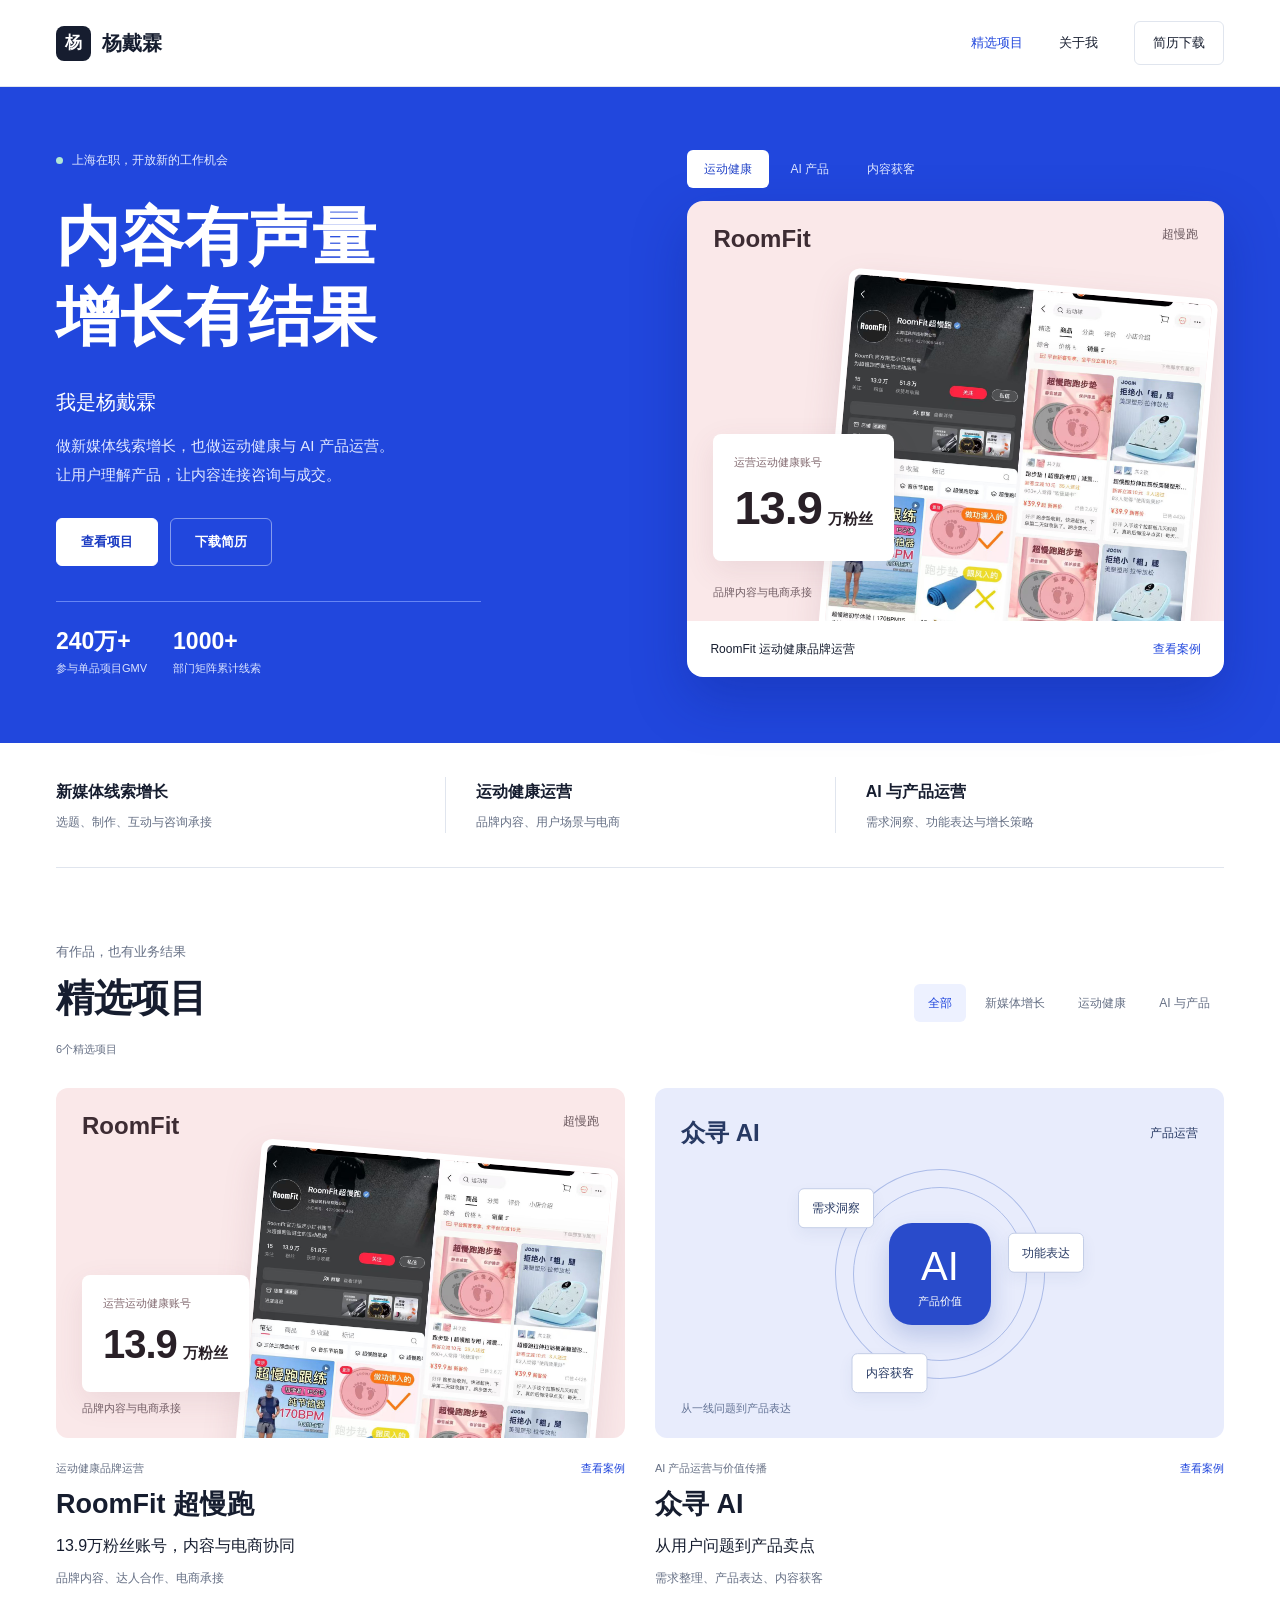
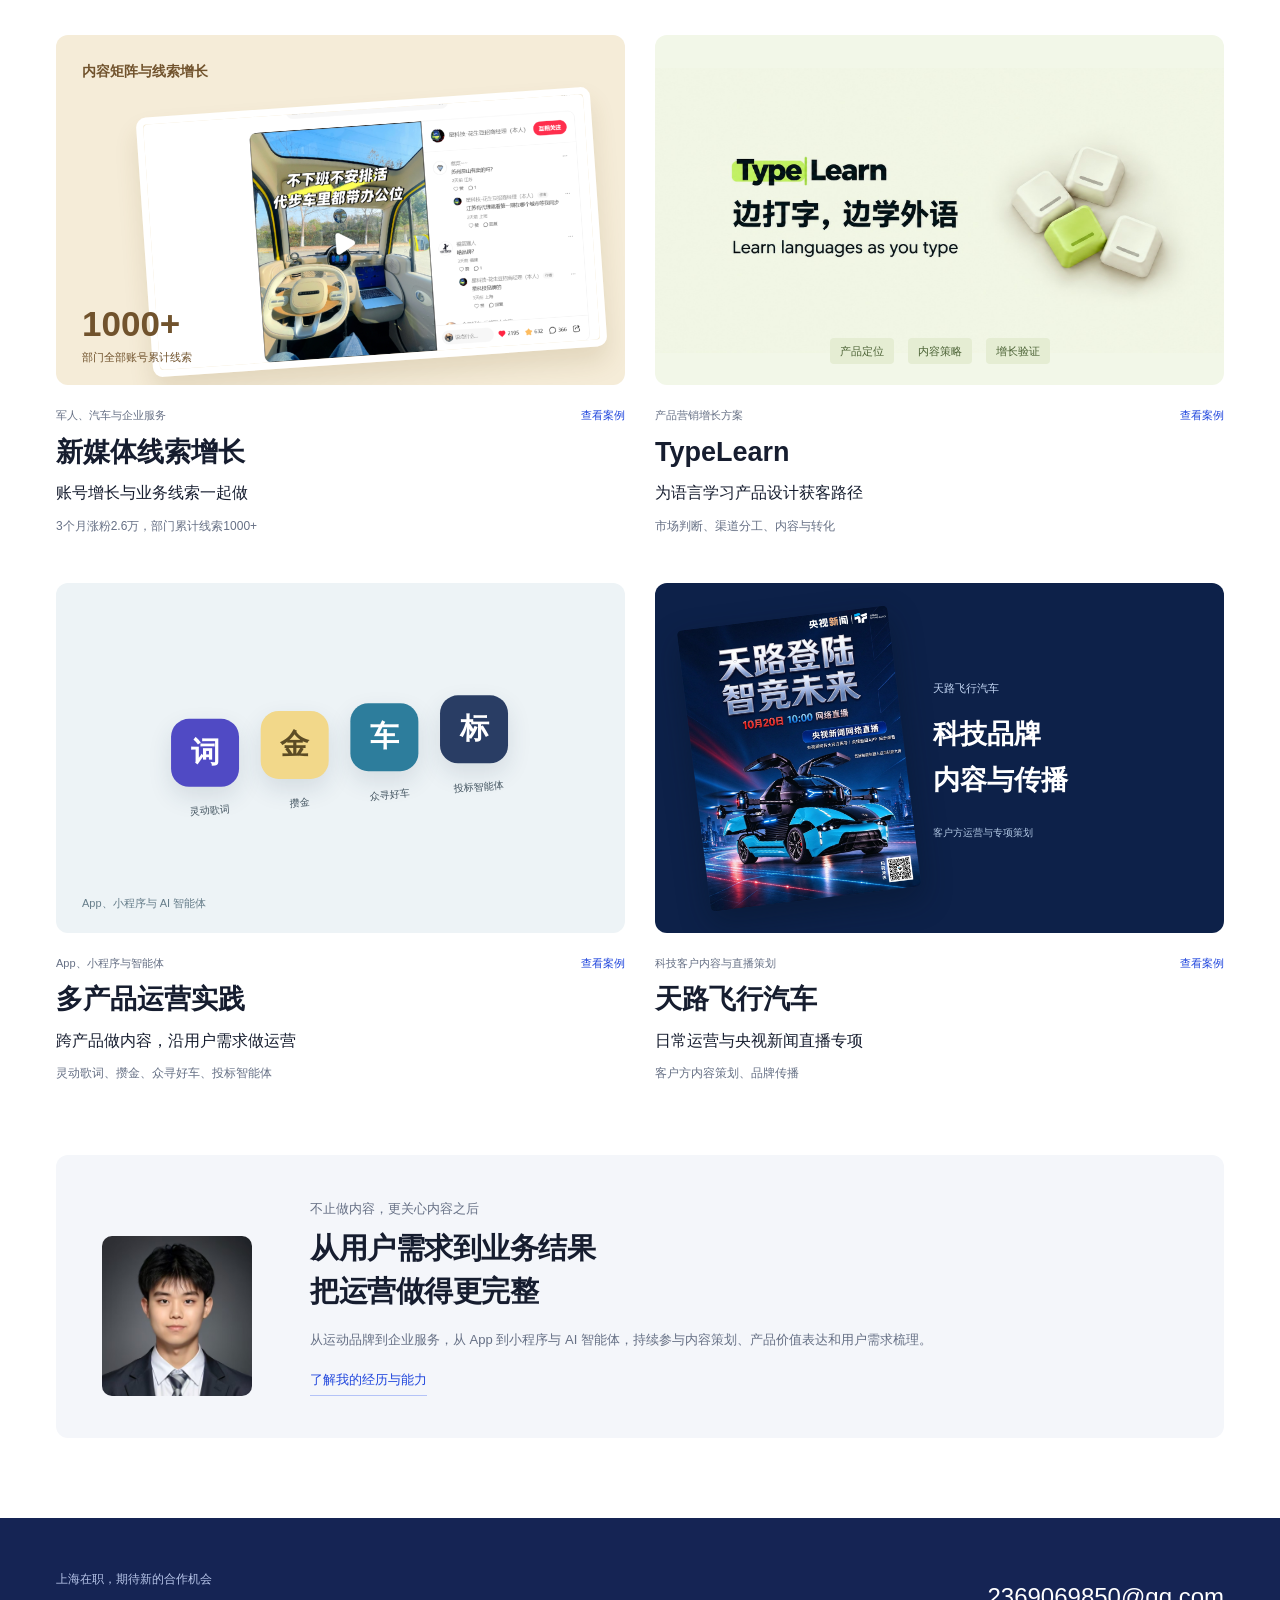
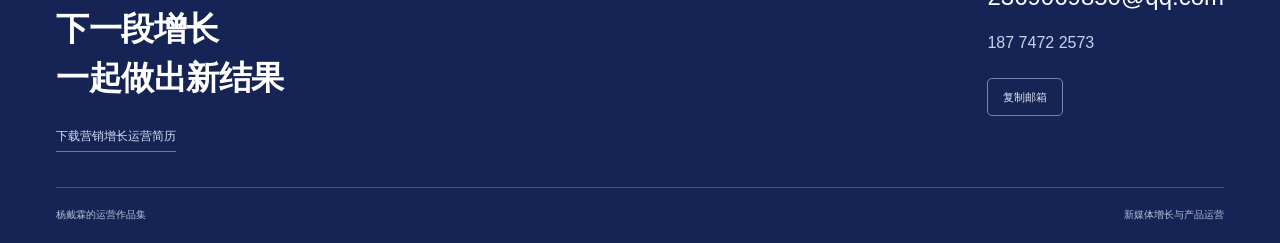
==== commit a3bd8b8b: "Redesign portfolio with project showcase and product operations case studies" ====
--- a/index.html
+++ b/index.html
@@ -1,38 +1 @@
-<!doctype html>
-<html lang="zh-CN">
-<head>
-<meta charset="utf-8"><meta name="viewport" content="width=device-width, initial-scale=1">
-<meta name="description" content="杨戴霖的求职作品集。内容增长、品牌全渠道运营与AI应用实践，展示RoomFit超慢跑、企业内容获客与天路飞行汽车项目，提供简历下载。">
-<meta name="theme-color" content="#f5f3ee"><meta property="og:title" content="杨戴霖的运营与增长作品集"><meta property="og:description" content="从内容策划到业务承接，把项目做出结果。"><meta property="og:type" content="website">
-<link rel="icon" href="images/favicon.svg" type="image/svg+xml"><title>杨戴霖的运营与增长作品集</title>
-<link rel="stylesheet" href="styles.css"><link rel="stylesheet" href="design.css"><script src="interactions.js" defer></script>
-</head>
-<body>
-<a class="skip-link" href="#main">跳到正文</a>
-<header class="site-header wrap"><a class="wordmark" href="#home">杨戴霖<span>运营与增长作品集</span></a><nav aria-label="主导航"><a href="#projects">项目</a><a href="#practice">AI实践</a><a href="#experience">经历</a><a class="nav-contact" href="#resume">下载简历</a></nav></header>
-<main id="main">
-<section class="hero wrap" id="home" aria-labelledby="hero-title">
-<div class="hero-copy"><p class="eyebrow"><span class="status-dot" aria-hidden="true"></span>上海在职　期待新的增长项目</p><h1 id="hero-title">从内容出发<br>把增长做具体</h1><p class="hero-role">我是杨戴霖，专注内容增长与品牌运营。</p><p class="hero-note">从用户场景、选题脚本到达人协作、电商活动与销售承接，既能动手执行，也能把重复工作整理成可复用的 AI 流程。</p><div class="hero-actions"><a class="button button-primary" href="#projects">查看项目成果</a><a class="button" href="resume/resume-growth.pdf" download="杨戴霖_营销增长运营.pdf">下载简历</a></div><div class="hero-tags"><span>内容获客</span><span>运动健康</span><span>科技品牌</span><span>AI工作流</span></div></div>
-<div class="hero-visual"><figure class="portrait"><img src="images/profile.jpg" width="720" height="960" alt="杨戴霖个人照片" fetchpriority="high"><figcaption><strong>杨戴霖</strong></figcaption></figure><div class="portrait-note"><span class="tiny-label">我关注的工作</span><p>让用户看懂产品<br>让内容接上业务</p><span class="note-line" aria-hidden="true"></span></div></div>
-</section>
-<section class="results wrap" aria-label="代表成果"><a href="#brand" class="result"><span class="tiny-label">参与单品的项目整体成果</span><strong>240<span>万+</span></strong><p>核心单品累计 GMV</p></a><a href="#content" class="result"><span class="tiny-label">负责账号的增长成果</span><strong>2.6<span>万</span></strong><p>军人账号三个月涨粉</p></a><a href="#enterprise" class="result"><span class="tiny-label">所在部门全部账号累计</span><strong>1000<span>+</span></strong><p>内容矩阵获取的线索</p></a></section>
-<section class="section wrap" id="projects" aria-labelledby="projects-title">
-<div class="section-heading"><div><p class="eyebrow">项目与成果</p><h2 id="projects-title">做过什么，带来什么</h2></div><p>个人职责与业务结果放在一起看</p></div>
-<nav class="project-nav" aria-label="项目目录"><a href="#brand">品牌增长</a><a href="#content">内容获客</a><a href="#tianlu">科技客户</a></nav>
-<article class="project case-brand" id="brand"><div class="case-copy"><div class="case-topline"><span class="case-number">01</span><span>品牌运营与内容电商</span><span>2024—2025</span></div><h3>RoomFit 超慢跑<br>从跟练内容到商品购买</h3><p class="case-intro">围绕居家运动需求，把内容、达人和电商活动连起来。</p><div class="case-metrics"><div><strong>4.8万+<small>单</small></strong><span>参与核心单品累计销量</span></div><div><strong>6.3万</strong><span>代表跟练笔记获赞</span></div></div><dl class="responsibilities"><div><dt>我的工作</dt><dd>品牌账号内容策划与制作、达人筛选和寄样、合作排期、新客优惠活动及商品展示协同。</dd></div><div><dt>具体做法</dt><dd>从静音、防滑和跟练体验等用户问题提炼卖点，让内容表达、详情页与活动承接保持一致，再结合用户反馈复盘。</dd></div></dl><div class="tags"><span>小红书</span><span>抖音</span><span>视频号</span><span>达人合作</span></div><p class="scope-note">销量与 GMV 为所参与单品的项目整体成果。笔记获赞来自展示截图，两者分别记录。</p></div>
-<div class="brand-stage"><div class="stage-label"><span>RoomFit</span><span>品牌内容与商品承接</span></div><figure class="project-figure brand-board"><a class="image-link" href="images/work-1.jpg" target="_blank" rel="noopener"><img src="images/work-1.jpg" width="1320" height="1320" alt="RoomFit品牌账号与商品店铺真实截图" loading="lazy"></a><figcaption><span>品牌账号与店铺</span><span>点击查看完整图片</span></figcaption></figure><figure class="project-figure brand-phone"><a class="image-link" href="images/work-3.jpg" target="_blank" rel="noopener"><img src="images/work-3.jpg" width="1280" height="2781" alt="RoomFit跟练笔记与6.3万获赞原始截图" loading="lazy"></a><figcaption><span>跟练内容</span></figcaption></figure></div></article>
-<article class="project case-content" id="content"><div class="case-copy"><div class="case-topline"><span class="case-number">02</span><span>账号增长与商业内容</span><span>2025—至今</span></div><h3>做有共鸣的内容<br>也做有承接的获客</h3><p class="case-intro">服务军人、汽车、企业产品与招商等不同场景，把用户关心的问题转成可持续的内容。</p><div class="case-metrics"><div><strong>2.6万</strong><span>军人账号三个月涨粉</span></div><div><strong>100+<small>条</small></strong><span>招商内容累计线索</span></div></div><dl class="responsibilities"><div><dt>我的工作</dt><dd>负责选题、脚本、视频制作与内容复盘，协同销售承接评论和咨询。</dd></div><div><dt>怎么判断效果</dt><dd>军人内容看故事表达与账号增长，商业内容看用户是否理解产品、提出咨询，以及销售能否接住线索。</dd></div></dl><div class="tags"><span>内容策划</span><span>短视频编导</span><span>数据复盘</span></div></div><div class="content-proof"><figure class="project-figure"><a class="image-link" href="images/work-4.png" target="_blank" rel="noopener"><img src="images/work-4.png" width="1704" height="836" alt="军人账号作品与内容后台真实截图" loading="lazy"></a><figcaption><span>军人账号内容后台</span><span>历史作品截图</span></figcaption></figure><figure class="project-figure"><a class="image-link" href="images/work-2.png" target="_blank" rel="noopener"><img src="images/work-2.png" width="1434" height="798" alt="汽车招商视频与评论区品牌代理咨询真实截图" loading="lazy"></a><figcaption><span>汽车招商内容与咨询反馈</span><span>点击放大</span></figcaption></figure></div></article>
-<article class="enterprise-case" id="enterprise"><div><p class="eyebrow">企业服务内容</p><h3>把 AI 产品能力<br>讲成客户的使用场景</h3><p>围绕智能工牌与销售工作，策划场景选题和脚本。把产品功能转成企业客户听得懂的问题、用途和咨询理由。</p></div><div class="enterprise-results"><div><strong>20+<small>家</small></strong><span>智能工牌内容获得企业询盘</span></div><div><strong>1000+<small>条</small></strong><span>部门全部账号累计线索</span></div><p class="scope-note">个人负责内容与承接协同。部门总量包含多个账号，不与具体项目的询盘重复相加。</p></div></article>
-<article class="project case-tianlu" id="tianlu"><div class="case-copy"><div class="case-topline"><span class="case-number">03</span><span>科技品牌内容与直播策划</span><span>2026.10</span></div><h3>天路飞行汽车<br>日常运营与专项传播</h3><p class="case-intro">服务科技类客户，参与央视新闻网络直播的客户方内容策划。</p><dl class="responsibilities"><div><dt>日常运营</dt><dd>负责客户账号的内容运营和策划，围绕产品与品牌组织传播内容。</dd></div><div><dt>直播专项</dt><dd>负责《天路登陆 智竞未来》央视新闻网络直播的客户方专项内容策划。</dd></div><div><dt>可展示材料</dt><dd>10月20日网络直播的品牌海报与总活动预告，展示本次服务的项目背景。</dd></div></dl><div class="tags"><span>科技品牌</span><span>内容运营</span><span>直播专项策划</span></div><p class="scope-note">展示材料为项目预告，专项观看与转化结果未列入个人业绩。</p></div><div class="tianlu-stage"><figure class="project-figure tianlu-poster"><a class="image-link" href="images/tianlu-poster.jpg" target="_blank" rel="noopener"><img src="images/tianlu-poster.jpg" width="1600" height="2134" alt="天路登陆智竞未来央视新闻网络直播品牌预告海报" loading="lazy"></a><figcaption><span>客户专项直播预告</span><span>项目资料</span></figcaption></figure><figure class="project-figure tianlu-page"><a class="image-link" href="images/tianlu-preview.jpg" target="_blank" rel="noopener"><img src="images/tianlu-preview.jpg" width="1157" height="905" alt="首届智能机器人应用技能大展南京站的央视新闻总活动预告页面" loading="lazy"></a><figcaption><span>总活动预告页面</span></figcaption></figure></div></article>
-</section>
-<section class="practice-section" id="practice" aria-labelledby="practice-title"><div class="wrap"><div class="section-heading"><div><p class="eyebrow">AI 与产品实践</p><h2 id="practice-title">能执行，也能搭流程</h2></div><p>把业务经验转成研究和可用产物</p></div><div class="practice-grid">
-<article class="practice-card"><div class="practice-art journey-art" aria-label="超慢跑用户路径研究示意"><div class="journey-ring"><span>超慢跑</span><strong>再次跟练</strong></div><div class="journey-labels"><span>内容引流</span><span>首次训练</span><span>记录反馈</span></div><small>用户路径研究示意</small></div><div class="practice-body"><p class="eyebrow">产品分析案例</p><h3>超慢跑 App 增长研究</h3><p>梳理内容引流、首次跟练和再次使用路径，结合计时、音频与记录反馈，形成新手引导与复练研究。</p><details><summary>展开研究重点</summary><p>关注用户能否顺利开始和完成第一次训练，以及训练后如何再次使用。产物是研究报告与验证建议，尚未作为线上增长实验实施。</p></details><span class="card-type">用户研究与增长路径</span></div></article>
-<article class="practice-card"><div class="practice-art agent-art" aria-label="图文Agent工作流程示意"><div class="agent-node"><span class="node-icon" aria-hidden="true"></span><span>参考内容</span></div><div class="agent-core">图文 Agent</div><div class="agent-node node-bottom"><span>图片生成</span><span>数据与讨论</span></div><small>工作流程示意</small></div><div class="practice-body"><p class="eyebrow">AI 内容工具</p><h3>爆款图文 Agent</h3><p>导入参考图文，连接图片生成和流量、讨论内容的获取，让素材制作与后续复盘形成连续流程。</p><details><summary>展开工作方法</summary><p>先整理产品事实和内容标准，再拆分输入、执行与反馈。AI辅助生产，人负责事实审核、选题判断及下一轮调整。</p></details><span class="card-type">参考输入与内容生产</span></div></article>
-<article class="practice-card"><div class="practice-art pipeline-art" aria-label="AI内容试产及知识整理示意"><div class="pipeline-step"><span>素材</span><i></i><span>合成</span><i></i><span>质检</span></div><div class="deliverable-stack"><span>任务记录</span><span>输出检查</span><span>教程 SOP</span></div><small>实际试产与知识整理</small></div><div class="practice-body"><p class="eyebrow">AI 协作项目</p><h3>内容生产与知识库</h3><p>推进 AI 内容生产试产，完成3条本地规格试产与1条视频合成样片，整理10页已保存核验的教程知识库。</p><details><summary>展开交付范围</summary><p>梳理素材、任务记录、质量检查和去重流程，把步骤、输入示例与常见问题整理成可复用资料。试产与页面数分别记录。</p></details><span class="card-type">生产流程与交付检查</span></div></article>
-</div></div></section>
-<section class="section wrap" id="experience" aria-labelledby="experience-title"><div class="section-heading"><div><p class="eyebrow">工作经历</p><h2 id="experience-title">经历串成一条业务线</h2></div><p>从品牌内容到企业获客</p></div><div class="experience-row"><div class="experience-time">2025—至今<span>2026年7月转正</span></div><div><h3>上海众调信息科技有限公司</h3><p class="experience-role">运营与内容增长</p><p>汽车、军人、企业服务与招商内容策划，选题脚本、视频制作、咨询承接及天路客户项目。</p></div><div class="tags"><span>账号增长</span><span>企业获客</span><span>客户策划</span></div></div><div class="experience-row"><div class="experience-time">2024—2025<span>品牌运营实践</span></div><div><h3>上海征风科技有限公司</h3><p class="experience-role">RoomFit 超慢跑</p><p>品牌内容营销、达人开发与合作排期、电商活动承接、商品表达与用户反馈复盘。</p></div><div class="tags"><span>品牌内容</span><span>达人合作</span><span>电商活动</span></div></div><div class="education-row"><div><span class="tiny-label">教育背景</span><p>湖南工程学院　市场营销本科</p><span>2022.09—2026.06　CET-4</span></div><div><span class="tiny-label">常用能力与工具</span><div class="tags"><span>选题与脚本</span><span>视频剪辑</span><span>Excel 复盘</span><span>用户研究</span><span>ChatGPT</span><span>Claude</span><span>Codex</span><span>SOP 整理</span></div></div></div></section>
-<section class="resume-section wrap" id="resume" aria-labelledby="resume-title"><div class="section-heading"><div><p class="eyebrow">简历下载</p><h2 id="resume-title">选择与你的岗位相关的一版</h2></div><p>一页 PDF　可直接保存</p></div><div class="resume-grid"><a class="resume-card" href="resume/resume-growth.pdf" download="杨戴霖_营销增长运营.pdf"><span class="tiny-label">内容与获客</span><h3>营销增长运营</h3><p>账号增长、商业内容、销售承接</p><span class="download-label">下载 PDF</span></a><a class="resume-card" href="resume/resume-brand.pdf" download="杨戴霖_运动品牌全渠道运营.pdf"><span class="tiny-label">品牌与电商</span><h3>运动品牌全渠道运营</h3><p>运动健康、达人合作、电商活动</p><span class="download-label">下载 PDF</span></a><a class="resume-card" href="resume/resume-product.pdf" download="杨戴霖_产品增长运营.pdf"><span class="tiny-label">用户与产品</span><h3>产品增长运营</h3><p>用户场景、增长路径、转化承接</p><span class="download-label">下载 PDF</span></a><a class="resume-card" href="resume/resume-ai.pdf" download="杨戴霖_AI产品内容运营.pdf"><span class="tiny-label">AI 与内容</span><h3>AI 产品内容运营</h3><p>业务需求、工作流、输出检查</p><span class="download-label">下载 PDF</span></a></div><p class="resume-note">简历更新于2026年10月19日。页面成果按项目与个人职责分别呈现。</p></section>
-<section class="contact wrap" id="contact" aria-labelledby="contact-title"><div><p class="eyebrow">面试沟通</p><h2 id="contact-title">下一段经历<br>一起做出新结果</h2><p>上海在职，期待内容增长、品牌运营与 AI 应用方向的机会。</p></div><div class="contact-panel"><a class="email" href="mailto:2369069850@qq.com">2369069850@qq.com</a><a class="phone" href="tel:18774722573">187 7472 2573</a><div class="contact-actions"><a class="button button-primary" href="mailto:2369069850@qq.com">邮件联系</a><button class="button" type="button" id="copy-email" hidden>复制邮箱</button></div><p class="copy-status" role="status" aria-live="polite"></p></div></section>
-</main><footer class="site-footer wrap"><span>杨戴霖的运营与增长作品集</span><a href="#home">回到顶部</a></footer>
-<dialog class="image-viewer" aria-labelledby="viewer-title"><div class="viewer-toolbar"><p id="viewer-title">作品图片</p><button type="button" class="viewer-close button">关闭</button></div><div class="viewer-stage" tabindex="0" aria-label="图片区域，放大后可滚动查看"><img alt=""></div><div class="viewer-footer"><div class="viewer-pagination"><button class="button" type="button" id="viewer-prev">上一张</button><span id="viewer-count" aria-live="polite"></span><button class="button" type="button" id="viewer-next">下一张</button></div><div class="viewer-actions"><button class="button" id="viewer-zoom" type="button" aria-pressed="false">放大</button><a class="button" id="viewer-original" target="_blank" rel="noopener">原图</a></div></div></dialog>
-</body></html>
+<!doctype html><html lang="zh-CN"><head><meta charset="utf-8"><meta name="viewport" content="width=device-width,initial-scale=1"><meta name="description" content="杨戴霖的求职作品集，展示新媒体线索增长、运动健康与AI产品运营项目。"><meta name="theme-color" content="#2147dd"><meta property="og:title" content="杨戴霖的新媒体增长与产品运营作品集"><meta property="og:description" content="新媒体线索增长、运动健康与AI产品运营。"><title>杨戴霖的新媒体增长与产品运营作品集</title><link rel="icon" href="images/favicon.svg" type="image/svg+xml"><link rel="stylesheet" href="styles.css"><link rel="stylesheet" href="design.css"><script src="interactions.js" defer></script></head><body class="home"><a class="skip-link" href="#main">跳到正文</a><header class="site-header"><div class="shell header-inner"><a class="wordmark" href="index.html"><span class="name-mark" aria-hidden="true">杨</span><span>杨戴霖</span></a><nav aria-label="主导航"><a href="index.html#work" aria-current="page">精选项目</a><a href="about.html" >关于我</a><a class="nav-resume" href="about.html#resume">简历下载</a></nav></div></header><main id="main"><section class="hero"><div class="shell hero-grid"><div class="hero-copy"><p class="availability"><span></span>上海在职，开放新的工作机会</p><h1>内容有声量<br>增长有结果</h1><p class="hero-name">我是杨戴霖</p><p class="hero-description">做新媒体线索增长，也做运动健康与 AI 产品运营。<br class="desktop-break">让用户理解产品，让内容连接咨询与成交。</p><div class="hero-actions"><a class="button button-white" href="#work">查看项目</a><a class="button button-outline" href="resume/resume-growth.pdf" download="杨戴霖_营销增长运营.pdf">下载简历</a></div><div class="hero-proof"><span><strong>240万+</strong>参与单品项目GMV</span><span><strong>1000+</strong>部门矩阵累计线索</span></div></div><div class="hero-showcase"><div class="showcase-tabs" role="tablist" aria-label="代表项目"><button type="button" role="tab" id="tab-health" aria-controls="panel-health" aria-selected="true" data-showcase="health">运动健康</button><button type="button" role="tab" id="tab-ai" aria-controls="panel-ai" aria-selected="false" data-showcase="ai" tabindex="-1">AI 产品</button><button type="button" role="tab" id="tab-leads" aria-controls="panel-leads" aria-selected="false" data-showcase="leads" tabindex="-1">内容获客</button></div><div class="showcase-panels"><section class="showcase-panel" id="panel-health" role="tabpanel" aria-labelledby="tab-health"><div class="health-art"><div class="health-art-heading"><span>RoomFit</span><span>超慢跑</span></div><div class="health-screen"><img src="images/work-1.jpg" width="1320" height="1320" alt="RoomFit品牌账号与商品店铺"></div><div class="health-metric"><span>运营运动健康账号</span><strong>13.9<span>万粉丝</span></strong></div><div class="health-art-note">品牌内容与电商承接</div></div><a class="showcase-link" href="work/health.html"><span>RoomFit 运动健康品牌运营</span><span>查看案例</span></a></section><section class="showcase-panel" id="panel-ai" role="tabpanel" aria-labelledby="tab-ai"><div class="ai-art"><div class="ai-art-top"><span>众寻 AI</span><span>产品运营</span></div><div class="ai-orbit"><div class="ai-core">AI<span>产品价值</span></div><span class="orbit-node node-a">需求洞察</span><span class="orbit-node node-b">功能表达</span><span class="orbit-node node-c">内容获客</span></div><div class="ai-art-note">从一线问题到产品表达</div></div><a class="showcase-link" href="work/ai.html"><span>众寻 AI 产品运营与价值传播</span><span>查看案例</span></a></section><section class="showcase-panel" id="panel-leads" role="tabpanel" aria-labelledby="tab-leads"><div class="leads-art"><div class="leads-art-top">内容矩阵与线索增长</div><div class="leads-board"><img src="images/work-2.png" width="1434" height="798" alt="招商内容及评论咨询截图"></div><div class="leads-metric"><strong>1000+</strong><span>部门全部账号累计线索</span></div></div><a class="showcase-link" href="work/leads.html"><span>新媒体内容与线索增长</span><span>查看案例</span></a></section></div></div></div></section><div class="shell directions"><a href="index.html?focus=leads#work"><strong>新媒体线索增长</strong><span>选题、制作、互动与咨询承接</span></a><a href="index.html?focus=health#work"><strong>运动健康运营</strong><span>品牌内容、用户场景与电商</span></a><a href="index.html?focus=ai#work"><strong>AI 与产品运营</strong><span>需求洞察、功能表达与增长策略</span></a></div><section class="work-section shell" id="work"><div class="section-heading"><div><p class="section-kicker">有作品，也有业务结果</p><h2>精选项目</h2></div><div class="project-filters" aria-label="项目筛选"><button type="button" data-filter="all" aria-pressed="true">全部</button><button type="button" data-filter="leads" aria-pressed="false">新媒体增长</button><button type="button" data-filter="health" aria-pressed="false">运动健康</button><button type="button" data-filter="ai" aria-pressed="false">AI 与产品</button></div></div><p id="filter-status" class="filter-status" role="status" aria-live="polite">6个精选项目</p><div class="work-grid"><article class="work-card" data-category="health"><a class="work-link" href="work/health.html"><div class="work-art"><div class="health-art"><div class="health-art-heading"><span>RoomFit</span><span>超慢跑</span></div><div class="health-screen"><img src="images/work-1.jpg" width="1320" height="1320" alt="RoomFit品牌账号与商品店铺"></div><div class="health-metric"><span>运营运动健康账号</span><strong>13.9<span>万粉丝</span></strong></div><div class="health-art-note">品牌内容与电商承接</div></div></div><div class="work-meta"><span>运动健康品牌运营</span><span class="case-link-label">查看案例</span></div><h3>RoomFit 超慢跑</h3><p class="work-headline">13.9万粉丝账号，内容与电商协同</p><p class="work-description">品牌内容、达人合作、电商承接</p></a></article><article class="work-card" data-category="ai"><a class="work-link" href="work/ai.html"><div class="work-art"><div class="ai-art"><div class="ai-art-top"><span>众寻 AI</span><span>产品运营</span></div><div class="ai-orbit"><div class="ai-core">AI<span>产品价值</span></div><span class="orbit-node node-a">需求洞察</span><span class="orbit-node node-b">功能表达</span><span class="orbit-node node-c">内容获客</span></div><div class="ai-art-note">从一线问题到产品表达</div></div></div><div class="work-meta"><span>AI 产品运营与价值传播</span><span class="case-link-label">查看案例</span></div><h3>众寻 AI</h3><p class="work-headline">从用户问题到产品卖点</p><p class="work-description">需求整理、产品表达、内容获客</p></a></article><article class="work-card" data-category="leads"><a class="work-link" href="work/leads.html"><div class="work-art"><div class="leads-art"><div class="leads-art-top">内容矩阵与线索增长</div><div class="leads-board"><img src="images/work-2.png" width="1434" height="798" alt="招商内容及评论咨询截图"></div><div class="leads-metric"><strong>1000+</strong><span>部门全部账号累计线索</span></div></div></div><div class="work-meta"><span>军人、汽车与企业服务</span><span class="case-link-label">查看案例</span></div><h3>新媒体线索增长</h3><p class="work-headline">账号增长与业务线索一起做</p><p class="work-description">3个月涨粉2.6万，部门累计线索1000+</p></a></article><article class="work-card" data-category="ai"><a class="work-link" href="work/typelearn.html"><div class="work-art"><div class="typelearn-art"><img src="images/typelearn-brand.jpg" width="1774" height="887" alt="TypeLearn产品品牌视觉，边打字边学外语"><div class="typelearn-caption"><span>产品定位</span><span>内容策略</span><span>增长验证</span></div></div></div><div class="work-meta"><span>产品营销增长方案</span><span class="case-link-label">查看案例</span></div><h3>TypeLearn</h3><p class="work-headline">为语言学习产品设计获客路径</p><p class="work-description">市场判断、渠道分工、内容与转化</p></a></article><article class="work-card" data-category="ai"><a class="work-link" href="work/software.html"><div class="work-art"><div class="software-art"><div class="app-tiles"><div><span class="app-icon lyrics-icon" aria-hidden="true">词</span><span>灵动歌词</span></div><div><span class="app-icon gold-icon" aria-hidden="true">金</span><span>攒金</span></div><div><span class="app-icon car-icon" aria-hidden="true">车</span><span>众寻好车</span></div><div><span class="app-icon tender-icon" aria-hidden="true">标</span><span>投标智能体</span></div></div><p>App、小程序与 AI 智能体</p></div></div><div class="work-meta"><span>App、小程序与智能体</span><span class="case-link-label">查看案例</span></div><h3>多产品运营实践</h3><p class="work-headline">跨产品做内容，沿用户需求做运营</p><p class="work-description">灵动歌词、攒金、众寻好车、投标智能体</p></a></article><article class="work-card" data-category="leads"><a class="work-link" href="work/tianlu.html"><div class="work-art"><div class="tianlu-art"><img src="images/tianlu-poster.jpg" width="1600" height="2134" alt="天路飞行汽车央视新闻网络直播预告海报"><div><span>天路飞行汽车</span><strong>科技品牌<br>内容与传播</strong><p>客户方运营与专项策划</p></div></div></div><div class="work-meta"><span>科技客户内容与直播策划</span><span class="case-link-label">查看案例</span></div><h3>天路飞行汽车</h3><p class="work-headline">日常运营与央视新闻直播专项</p><p class="work-description">客户方内容策划、品牌传播</p></a></article></div></section><section class="about-preview shell"><div class="about-avatar"><img src="images/profile.jpg" width="720" height="960" alt="杨戴霖个人照片" loading="lazy"></div><div><p class="section-kicker">不止做内容，更关心内容之后</p><h2>从用户需求到业务结果<br>把运营做得更完整</h2><p>从运动品牌到企业服务，从 App 到小程序与 AI 智能体，持续参与内容策划、产品价值表达和用户需求梳理。</p><a class="text-link" href="about.html">了解我的经历与能力</a></div></section></main><footer class="contact" id="contact"><div class="shell contact-grid"><div><p class="contact-label">上海在职，期待新的合作机会</p><h2>下一段增长<br>一起做出新结果</h2><a class="contact-resume" href="resume/resume-growth.pdf" download="杨戴霖_营销增长运营.pdf">下载营销增长运营简历</a></div><div class="contact-links"><a class="email" href="mailto:2369069850@qq.com">2369069850@qq.com</a><a class="phone" href="tel:18774722573">187 7472 2573</a><button class="copy-email" id="copy-email" type="button" hidden>复制邮箱</button><p class="copy-status" role="status" aria-live="polite"></p></div></div><div class="shell footer-bottom"><span>杨戴霖的运营作品集</span><span>新媒体增长与产品运营</span></div></footer><dialog class="image-viewer" aria-labelledby="viewer-title"><div class="viewer-toolbar"><p id="viewer-title">作品图片</p><button type="button" class="viewer-close button">关闭</button></div><div class="viewer-stage" tabindex="0" aria-label="图片区域，放大后可滚动查看"><img alt=""></div><div class="viewer-footer"><div class="viewer-pagination"><button class="button" type="button" id="viewer-prev">上一张</button><span id="viewer-count" aria-live="polite"></span><button class="button" type="button" id="viewer-next">下一张</button></div><div class="viewer-actions"><button class="button" id="viewer-zoom" type="button" aria-pressed="false">放大</button><a class="button" id="viewer-original" target="_blank" rel="noopener">原图</a></div></div></dialog></body></html>
--- a/styles.css
+++ b/styles.css
@@ -1,8 +1,7 @@
-:root{color-scheme:light;--bg:#f5f3ee;--paper:#fffefa;--text:#242722;--muted:#62665d;--line:#dcded4;--accent:#b64828;--dark:#223127}
-*{box-sizing:border-box}html{scroll-behavior:smooth;scroll-padding-top:28px}body{margin:0;background:var(--bg);color:var(--text);font:16px/1.8 -apple-system,BlinkMacSystemFont,"Segoe UI","PingFang SC","Microsoft YaHei",sans-serif;-webkit-text-size-adjust:100%}a{color:inherit;text-decoration:none}button{font:inherit;cursor:pointer}button,a{-webkit-tap-highlight-color:transparent}a:focus-visible,button:focus-visible,summary:focus-visible,.viewer-stage:focus-visible{outline:3px solid var(--accent);outline-offset:5px}a:hover{color:var(--accent)}img{display:block;max-width:100%;height:auto}figure,h1,h2,h3,p{margin:0}h1,h2,h3{letter-spacing:normal;line-break:strict;text-wrap:pretty;overflow-wrap:break-word}h1{font-size:clamp(42px,5.25vw,74px);font-weight:650;line-height:1.27}h2{font-size:clamp(27px,3vw,40px);line-height:1.5;font-weight:650}h3{font-size:clamp(25px,2.6vw,35px);line-height:1.5;font-weight:600}[hidden]{display:none!important}::selection{background:#ead3b6;color:#242722}.wrap{max-width:1240px;width:calc(100% - 112px);margin-inline:auto}.skip-link{position:absolute;top:-90px;left:20px;z-index:20;background:var(--dark);color:white;padding:10px 20px}.skip-link:focus{top:15px}.site-header{display:flex;align-items:center;justify-content:space-between;gap:30px;min-height:96px;border-bottom:1px solid var(--line)}.wordmark{font-weight:700;font-size:21px;white-space:nowrap}.wordmark span{font-size:12px;font-weight:400;margin-left:15px;color:var(--muted)}nav{display:flex;align-items:center;gap:30px;font-size:14px}nav a{min-height:44px;display:inline-flex;align-items:center}.nav-contact{border:1px solid #a5ad9c;border-radius:7px;padding:0 17px}.eyebrow{font-size:12px;font-weight:600;color:var(--accent);margin-bottom:22px}.tiny-label{font-size:12px;color:var(--muted)}.status-dot{display:inline-block;width:7px;height:7px;border-radius:50%;background:#52724e;margin-right:8px;box-shadow:0 0 0 4px #e5e9dc}.hero{display:grid;grid-template-columns:1.4fr 1fr;gap:64px;align-items:center;padding-block:65px 72px}.hero-copy{max-width:690px}.hero-role{font-size:19px;margin-top:26px;line-height:1.7}.hero-note{max-width:36em;margin-top:14px;font-size:15px;color:var(--muted);line-height:1.95}.hero-actions{display:flex;gap:12px;flex-wrap:wrap;margin-top:30px}.button{display:inline-flex;align-items:center;justify-content:center;min-height:47px;padding:11px 22px;font-size:13px;font-weight:600;line-height:1.4;border:1px solid #bfc5b7;border-radius:6px;background:transparent;color:var(--text);transition:background .18s,border-color .18s,transform .18s}.button:hover{background:#e6e9df;border-color:#84917a;color:var(--text)}.button-primary{background:var(--dark);border-color:var(--dark);color:white}.button-primary:hover{background:#39523d;color:white;border-color:#39523d}.hero-tags{display:flex;gap:20px;margin-top:32px;flex-wrap:wrap;font-size:12px;color:var(--muted)}.hero-visual{position:relative;padding:0 46px 32px 15px;justify-self:end;width:100%;max-width:390px}.portrait{position:relative;width:100%;background:#e4e7db;padding:10px 10px 0;border-radius:130px 130px 12px 12px;overflow:hidden}.portrait img{width:100%;aspect-ratio:3/4;object-fit:cover;border-radius:122px 122px 4px 4px}.portrait figcaption{padding:14px 7px;display:flex;justify-content:space-between;align-items:center;font-size:12px;color:var(--muted)}.portrait figcaption strong{color:var(--text);font-size:14px}.portrait-note{position:absolute;right:-5px;bottom:0;width:206px;padding:20px 24px;background:var(--paper);border:1px solid var(--line);box-shadow:0 12px 30px #2430220b;border-radius:8px;transform:rotate(-3deg)}.portrait-note p{font-size:16px;margin-top:6px;line-height:1.6}.note-line{display:block;height:3px;width:56px;background:var(--accent);margin-top:14px}.results{display:grid;grid-template-columns:repeat(3,minmax(0,1fr));border:1px solid var(--line);background:var(--paper);border-radius:10px;margin-bottom:20px}.result{padding:28px 32px;display:block}.result+.result{border-left:1px solid var(--line)}.result strong{font-size:52px;line-height:1.4;display:block;font-weight:550;font-variant-numeric:tabular-nums;letter-spacing:-1px}.result strong span{font-size:25px;margin-left:3px;font-weight:500;letter-spacing:0}.result p{font-size:14px;color:var(--muted)}.result:hover{background:#eceee5;color:var(--text)}.section{padding-block:80px 0}.section-heading{display:flex;align-items:end;justify-content:space-between;gap:28px;margin-bottom:30px}.section-heading .eyebrow{margin-bottom:10px}.section-heading>p{color:var(--muted);font-size:13px;max-width:21em;padding-bottom:6px}.project-nav{border-bottom:1px solid var(--line);margin-bottom:36px;gap:8px}.project-nav a{padding:8px 22px;border-bottom:2px solid transparent;font-size:13px}.project-nav a:hover,.project-nav a[aria-current]{border-bottom-color:var(--accent);background:#eeeade;color:var(--accent)}.project{display:grid;grid-template-columns:1fr 1fr;gap:50px;padding:48px;margin-top:24px;border:1px solid var(--line);border-radius:18px;overflow:hidden;scroll-margin-top:30px}.project>*,.hero>*,.experience-row>*,.education-row>*{min-width:0}.case-topline{display:flex;align-items:center;flex-wrap:wrap;gap:12px;font-size:11px;color:var(--muted);margin-bottom:25px}.case-topline>span:last-child{margin-left:auto}.case-number{font-size:13px;color:var(--accent);border:1px solid #cacbbc;padding:3px 8px;border-radius:4px}.case-intro{font-size:16px;color:var(--muted);margin-top:18px}.case-brand{background:#edf0e6}.case-metrics{display:grid;grid-template-columns:1fr 1fr;gap:16px;padding-block:23px;margin-top:8px;border-bottom:1px solid #cdd3c4}.case-metrics strong{display:block;font-size:32px;font-weight:600;line-height:1.4}.case-metrics strong small{font-size:13px;margin-left:5px;font-weight:400}.case-metrics span{font-size:11px;color:var(--muted)}.responsibilities{margin:24px 0 0}.responsibilities>div+div{margin-top:16px}.responsibilities dt{font-size:12px;font-weight:650;margin-bottom:4px}.responsibilities dd{font-size:14px;color:var(--muted);margin:0;line-height:1.85}.tags{display:flex;flex-wrap:wrap;gap:7px;margin-top:20px;align-content:start}.tags span{font-size:11px;border:1px solid #cbd1c1;border-radius:4px;padding:4px 9px;color:#536047;line-height:1.6}.scope-note{font-size:11px!important;color:var(--muted);line-height:1.85;margin-top:18px;max-width:43em}.brand-stage{position:relative;align-self:center;padding-bottom:40px}.stage-label{display:flex;align-items:center;justify-content:space-between;font-size:11px;color:#59694f;margin-bottom:18px}.stage-label span:first-child{font-size:21px;font-weight:700;color:#45573b}.project-figure{min-width:0}.project-figure figcaption{display:flex;justify-content:space-between;gap:12px;font-size:10px;line-height:1.6;padding-top:10px;color:var(--muted)}.image-link{display:block;position:relative;border:1px solid #cdd2c5;background:var(--paper);border-radius:9px;overflow:hidden}.image-link img{width:100%;height:auto}.image-link[aria-haspopup]{cursor:zoom-in}.image-link[aria-haspopup]::after{content:'放大查看';position:absolute;right:9px;bottom:9px;border-radius:4px;padding:4px 8px;font-size:10px;background:#fffefaee;color:#263024;border:1px solid #ccd0c6;pointer-events:none}.brand-board{width:88%;transform:rotate(-2deg)}.brand-phone{position:absolute;right:-15px;bottom:0;width:32%;transform:rotate(5deg);filter:drop-shadow(0 12px 18px #26351d22)}.brand-phone .image-link{border:5px solid #26352c;border-radius:18px;aspect-ratio:1280/2781}.brand-phone img{height:100%;object-fit:contain}.brand-phone figcaption{padding-left:12px}.case-content{background:#243329;color:#f3f1e7}.case-content .case-topline,.case-content .case-intro,.case-content .responsibilities dd,.case-content .case-metrics span,.case-content figcaption{color:#c5cdbd}.case-content .case-number{color:#e4c3a0;border-color:#65745c}.case-content .case-metrics{border-color:#4b5a43}.case-content .tags span{color:#d0dcc5;border-color:#596a4d}.content-proof{display:grid;align-content:center;gap:24px}.content-proof .image-link{padding:6px;background:#e5e9de}.enterprise-case{display:grid;grid-template-columns:1.15fr 1fr;gap:70px;padding:44px 48px;background:#e9e3d5;border-radius:18px;margin-top:24px}.enterprise-case h3{font-size:28px}.enterprise-case>div>p:not(.eyebrow){font-size:14px;color:#676452;margin-top:16px;max-width:38em}.enterprise-results{display:grid;grid-template-columns:1fr 1fr;gap:15px;align-content:center}.enterprise-results strong{display:block;font-size:37px;line-height:1.4;font-weight:550}.enterprise-results strong small{font-size:13px;margin-left:5px}.enterprise-results span{font-size:11px;color:#666552}.enterprise-results .scope-note{grid-column:1/-1;margin-top:0}.case-tianlu{background:#edf0f3}.tianlu-stage{display:flex;align-items:center;gap:18px;position:relative;padding-bottom:20px}.tianlu-poster{width:62%;flex-shrink:0;transform:rotate(-3deg)}.tianlu-page{width:62%;margin-left:-26%;align-self:end;z-index:1;transform:rotate(3deg);filter:drop-shadow(0 10px 17px #122d4a25)}.tianlu-page .image-link{border:6px solid #fff}.case-tianlu .tags span{border-color:#c3cdd7;color:#526171}.practice-section{padding-block:76px 70px;margin-top:84px;background:#eaece5;border-block:1px solid #daddd2}.practice-grid{display:grid;grid-template-columns:repeat(3,minmax(0,1fr));gap:22px}.practice-card{background:var(--paper);border:1px solid #d3d7c9;border-radius:14px;overflow:hidden}.practice-art{height:240px;position:relative;overflow:hidden;display:flex;align-items:center;justify-content:center;padding-bottom:20px}.practice-art>small{position:absolute;bottom:14px;left:18px;font-size:10px;color:#5a6956}.practice-body{padding:26px}.practice-body .eyebrow{margin-bottom:12px;font-size:11px}.practice-body h3{font-size:21px}.practice-body>p:not(.eyebrow){font-size:13px;color:var(--muted);margin-top:13px;line-height:1.9}.card-type{display:block;font-size:11px;color:#637158;margin-top:22px;padding-top:15px;border-top:1px solid var(--line)}details{margin-top:18px;font-size:12px;color:var(--muted)}summary{cursor:pointer;color:var(--text);padding-block:6px;list-style-position:inside}details p{margin-top:10px;line-height:1.9}.journey-art{background:#e0e7d5}.journey-ring{width:144px;height:144px;border:12px solid #b8c7a6;border-right-color:#657f52;border-top-color:#657f52;border-radius:50%;display:flex;flex-direction:column;justify-content:center;align-items:center;transform:rotate(-12deg);background:#eff2e8}.journey-ring>*{transform:rotate(12deg)}.journey-ring span{font-size:11px;color:#637257}.journey-ring strong{font-size:17px;color:#3f5333}.journey-labels{position:absolute;inset:0;pointer-events:none}.journey-labels span{position:absolute;padding:5px 10px;border:1px solid #9cad8e;background:#f6f7f0;border-radius:4px;font-size:10px}.journey-labels span:nth-child(1){top:29px;left:18px}.journey-labels span:nth-child(2){top:83px;right:12px}.journey-labels span:nth-child(3){bottom:47px;left:20px}.agent-art{background:#e9dfce;flex-direction:column;gap:12px}.agent-node{display:flex;gap:12px;align-items:center;font-size:11px;padding:9px 18px;border:1px solid #bda787;background:#f9f3e8;border-radius:6px}.node-icon{width:13px;height:16px;border:1px solid #a69174}.agent-core{padding:10px 24px;font-size:17px;color:#fff7ea;background:#6d5840;border:5px solid #d1bea1;border-radius:13px;box-shadow:0 0 0 1px #a08d70}.node-bottom{background:transparent;border:0;padding:0}.node-bottom span{border:1px solid #baa280;background:#f9f3e8;padding:7px 12px;border-radius:5px}.pipeline-art{background:#dfe5e9;flex-direction:column;gap:22px}.pipeline-step{display:flex;align-items:center;gap:10px}.pipeline-step span{font-size:11px;padding:8px 12px;border:1px solid #93a4b1;background:#edf2f5;border-radius:5px}.pipeline-step i{width:15px;height:1px;background:#879aa8}.deliverable-stack{display:flex;transform:rotate(-5deg)}.deliverable-stack span{width:68px;height:72px;padding:10px 7px;background:#f7f8fa;border:1px solid #a6b3bc;border-radius:4px;font-size:10px;box-shadow:5px 5px 0 #acb8c240}.deliverable-stack span+span{margin-left:-10px;transform:translateY(9px)}.experience-row{display:grid;grid-template-columns:180px 1fr 210px;gap:35px;padding-block:33px;border-top:1px solid var(--line)}.experience-time{font-size:15px;font-weight:600;padding-top:5px}.experience-time span{display:block;font-size:11px;color:var(--muted);font-weight:400;margin-top:8px}.experience-row h3{font-size:21px}.experience-role{font-size:13px;color:var(--accent);margin-top:6px}.experience-row p:last-child{font-size:14px;color:var(--muted);margin-top:12px}.experience-row .tags{margin:0;justify-content:end}.education-row{display:grid;grid-template-columns:1fr 1.5fr;gap:55px;padding:32px;border:1px solid var(--line);background:var(--paper);border-radius:10px;margin-top:12px}.education-row p{font-size:15px;margin-top:8px}.education-row>div>span:last-child{font-size:12px;color:var(--muted)}.education-row .tags{margin-top:12px}.resume-section{padding-block:80px}.resume-grid{display:grid;grid-template-columns:repeat(2,minmax(0,1fr));gap:16px}.resume-card{display:block;padding:26px 28px;border:1px solid var(--line);border-radius:10px;background:var(--paper);transition:background .18s,border-color .18s}.resume-card h3{font-size:21px;margin-top:8px}.resume-card p{font-size:12px;color:var(--muted);margin-top:8px}.download-label{font-size:12px;color:var(--accent);display:block;margin-top:22px;font-weight:600}.resume-card:hover{border-color:#9aa58c;background:#eef0e6;color:var(--text)}.resume-note{font-size:11px;color:var(--muted);margin-top:18px}.contact{background:var(--dark);border-radius:18px;padding:48px;display:grid;grid-template-columns:1fr 1fr;gap:50px;color:#f5f3e9}.contact .eyebrow{color:#e1b291;margin-bottom:13px}.contact h2{font-size:38px;line-height:1.5}.contact>div>p:last-child{font-size:13px;color:#c3cdbb;margin-top:15px;max-width:33em}.contact-panel{align-self:center;min-width:0}.email{display:block;font-size:clamp(18px,2vw,25px);overflow-wrap:anywhere}.phone{display:block;font-size:15px;color:#c2cdbb;margin-top:8px}.contact-actions{display:flex;gap:10px;margin-top:25px;flex-wrap:wrap}.contact .button{border-color:#728469;color:#f7f6ef}.contact .button-primary{background:#dfdcc9;border-color:#dfdcc9;color:#243329}.contact .button:hover{background:#45603f;color:white}.copy-status{font-size:11px;color:#e2dbbb;min-height:22px;margin-top:10px}.site-footer{display:flex;justify-content:space-between;align-items:center;gap:20px;font-size:11px;color:var(--muted);padding-block:30px}.site-footer a{padding-block:10px}.image-viewer{width:calc(100% - 48px);max-width:1260px;height:calc(100% - 48px);max-height:1100px;border:1px solid #777f70;border-radius:12px;padding:0;background:var(--paper);color:var(--text);overflow:hidden}.image-viewer:not([open]){display:none}.image-viewer[open]{display:grid;grid-template-rows:auto minmax(0,1fr) auto}.image-viewer::backdrop{background:#101b13df}.viewer-toolbar,.viewer-footer{display:flex;align-items:center;justify-content:space-between;gap:16px;padding:14px 20px}.viewer-toolbar{border-bottom:1px solid var(--line);font-size:13px}.viewer-stage{overflow:auto;background:#e6e8df;padding:20px;min-height:0;overscroll-behavior:contain}.viewer-stage img{width:100%;height:100%;object-fit:contain}.viewer-stage.is-zoomed img{width:150%;height:auto;min-width:100%;max-width:none}.viewer-footer{border-top:1px solid var(--line);flex-wrap:wrap}.viewer-pagination,.viewer-actions{display:flex;gap:8px;align-items:center}#viewer-count{min-width:55px;text-align:center;font-size:11px;color:var(--muted)}
-@media(min-width:1600px){.hero{padding-block:85px}.hero-visual{max-width:410px}}
-@media(max-width:1100px){.wrap{width:calc(100% - 64px)}.hero{gap:30px}.hero-visual{padding-right:28px}.project{padding:32px;gap:30px}.case-topline{gap:8px}.case-topline>span:last-child{margin-left:0}.enterprise-case{padding:32px;gap:32px}.practice-grid{gap:14px}.practice-body{padding:22px}.experience-row{grid-template-columns:145px 1fr;gap:25px}.experience-row>.tags{grid-column:2;justify-content:start;margin-top:-12px}.contact{padding:38px}}
-@media(max-width:780px){.wrap{width:calc(100% - 40px)}.wordmark span{display:none}.site-header{min-height:78px;gap:18px}.site-header nav{gap:18px;font-size:12px}.nav-contact{padding-inline:12px}.hero{gap:24px;grid-template-columns:1.2fr 1fr;padding-block:45px 55px}.hero-visual{padding:0 15px 42px 0}.portrait{border-radius:80px 80px 10px 10px;padding:7px 7px 0}.portrait img{border-radius:74px 74px 4px 4px}.portrait-note{width:170px;padding:15px 18px}.portrait-note p{font-size:14px}.hero-role{font-size:16px}.hero-note{font-size:13px}.hero-tags{gap:12px}.result{padding:22px}.result strong{font-size:40px}.result strong span{font-size:20px}.result .tiny-label{font-size:10px}.result p{font-size:12px}.section{padding-top:60px}.section-heading>p{max-width:16em;font-size:12px}.project{grid-template-columns:1fr;gap:32px}.case-topline>span:last-child{margin-left:auto}.brand-stage{max-width:510px;width:100%;margin-inline:auto}.brand-phone{right:0;width:29%}.content-proof{grid-template-columns:1fr 1fr;align-items:start;gap:16px}.enterprise-case{grid-template-columns:1fr;gap:20px}.tianlu-stage{max-width:470px;min-height:0;margin-inline:auto;align-items:center}.tianlu-poster{width:52%}.tianlu-page{width:62%;margin-left:-15%}.practice-grid{grid-template-columns:1fr}.practice-card{display:grid;grid-template-columns:40% 60%}.practice-art{height:100%;min-height:290px}.practice-section{margin-top:60px;padding-block:55px}.practice-body{padding:26px}.education-row{grid-template-columns:1fr;gap:25px;padding:25px}.resume-section{padding-block:60px}.contact{grid-template-columns:1fr;gap:30px}.contact h2{font-size:32px}}
-@media(max-width:540px){.wrap{width:calc(100% - 36px)}.site-header{gap:12px}.wordmark{font-size:18px}.site-header nav{gap:14px}.site-header nav a:nth-child(2),.site-header nav a:nth-child(3){display:none}.hero{grid-template-columns:1fr;padding-top:34px;gap:36px}.hero .eyebrow{font-size:11px}h1{font-size:clamp(38px,10vw,56px)}.hero-role{font-size:17px}.hero-note{font-size:14px}.hero-visual{justify-self:center;width:72%;max-width:300px;padding:0 25px 30px 0}.portrait-note{right:-14px;width:175px}.hero-tags{margin-top:25px}.hero-actions{margin-top:25px}.results{grid-template-columns:1fr;border-radius:10px}.result{padding:18px 22px;display:grid;grid-template-columns:1fr auto;gap:1px 12px;align-items:center}.result+.result{border-left:0;border-top:1px solid var(--line)}.result strong{grid-column:2;grid-row:1/3;font-size:39px}.result .tiny-label{font-size:10px}.result p{font-size:13px}.section-heading{align-items:start;flex-direction:column;gap:8px;margin-bottom:22px}.section-heading>p{max-width:100%;padding:0}.section-heading .eyebrow{margin-bottom:6px}h2{font-size:28px}.project-nav{margin-bottom:25px;gap:0;justify-content:space-between}.project-nav a{padding:8px 13px;font-size:12px}.project{padding:24px 20px;border-radius:12px;margin-top:18px}.case-topline{font-size:10px;gap:8px;margin-bottom:19px}.case-number{font-size:11px;padding:2px 6px}h3{font-size:26px}.case-intro{font-size:14px}.case-metrics strong{font-size:29px}.responsibilities dd{font-size:13px}.content-proof{grid-template-columns:1fr;gap:20px}.brand-stage{padding-bottom:30px}.brand-phone{width:29%;right:-2px}.brand-board{width:89%}.enterprise-case{padding:25px 22px;margin-top:18px;border-radius:12px}.enterprise-case h3{font-size:25px}.enterprise-results strong{font-size:32px}.tianlu-stage{padding:5px 0 15px}.tianlu-page{width:66%;margin-left:-18%}.practice-card{display:block}.practice-art{height:218px;min-height:0}.practice-body{padding:24px}.practice-body h3{font-size:22px}.experience-row{grid-template-columns:1fr;gap:13px;padding-block:26px}.experience-time{display:flex;gap:15px;align-items:center;font-size:13px;padding:0}.experience-time span{margin:0}.experience-row h3{font-size:20px}.experience-row>.tags{grid-column:1;margin-top:0}.education-row{padding:22px}.education-row p{font-size:14px}.resume-grid{grid-template-columns:1fr}.resume-card{padding:23px}.resume-card h3{font-size:21px}.resume-card .download-label{margin-top:17px}.contact{padding:28px 23px;border-radius:12px}.contact h2{font-size:29px}.contact>div>p:last-child{font-size:12px}.email{font-size:18px}.site-footer{font-size:10px}.image-viewer{width:calc(100% - 12px);height:calc(100% - 20px);max-height:none}.viewer-stage{padding:7px}.viewer-toolbar,.viewer-footer{padding:10px;gap:10px}.viewer-toolbar{font-size:11px}.viewer-footer{justify-content:center}.viewer-footer .button{padding-inline:12px;min-height:42px}.viewer-pagination,.viewer-actions{gap:6px}}
+:root{--ink:#161d2f;--muted:#667085;--line:#e0e5ee;--canvas:#f4f6fa;--blue:#2147dd;--navy:#152454;color-scheme:light}*{box-sizing:border-box}html{scroll-behavior:smooth;scroll-padding-top:100px}body{margin:0;color:var(--ink);background:#fff;font:15px/1.85 Arial,"Microsoft YaHei UI","PingFang SC",sans-serif;-webkit-text-size-adjust:100%}h1,h2,h3,p,figure,dl,dd{margin:0}h1,h2,h3{text-wrap:pretty;line-break:strict;font-weight:700}h1{font-size:70px;line-height:1.27;letter-spacing:-1px}h2{font-size:38px;line-height:1.5;letter-spacing:-.5px}h3{font-size:22px;line-height:1.5}a{color:inherit;text-decoration:none}button{font:inherit;cursor:pointer}button,a{-webkit-tap-highlight-color:transparent}img{display:block;max-width:100%;height:auto}a:focus-visible,button:focus-visible,summary:focus-visible,.viewer-stage:focus-visible{outline:3px solid #ffae65;outline-offset:5px}[hidden]{display:none!important}::selection{background:#d7e1ff;color:#10277b}.shell{width:calc(100% - 112px);max-width:1264px;margin-inline:auto}.skip-link{position:absolute;left:20px;top:-100px;z-index:30;padding:10px 20px;background:var(--navy);color:#fff}.skip-link:focus{top:10px}.site-header{background:#fff;border-bottom:1px solid var(--line);position:sticky;top:0;z-index:10}.header-inner{min-height:86px;display:flex;align-items:center;justify-content:space-between;gap:25px}.wordmark{display:flex;align-items:center;gap:11px;font-size:20px;font-weight:700;white-space:nowrap}.name-mark{display:flex;align-items:center;justify-content:center;font-size:17px;width:35px;height:35px;background:var(--ink);color:#fff;border-radius:8px}.site-header nav{display:flex;gap:36px;align-items:center;font-size:13px}.site-header nav a{display:flex;align-items:center;min-height:44px}.site-header nav a:hover,.site-header nav a[aria-current]{color:var(--blue)}.site-header .nav-resume{padding:7px 18px;border:1px solid var(--line);border-radius:6px}.site-header .nav-resume:hover{background:var(--canvas)}.button{display:inline-flex;align-items:center;justify-content:center;border:1px solid #b7c4e2;border-radius:6px;padding:11px 24px;min-height:48px;font-size:13px;font-weight:600;line-height:1.5}.button-white{background:#fff;border-color:#fff;color:#1b3bc2}.button-outline{border-color:#849bee;color:#fff;background:transparent}.button-white:hover{background:#e8edff;border-color:#e8edff}.button-outline:hover{background:#ffffff15}.hero{background:var(--blue);color:#fff;padding-block:62px 64px}.hero-grid{display:grid;grid-template-columns:1.05fr 1fr;gap:68px;align-items:center}.hero-copy{min-width:0}.availability{display:flex;align-items:center;gap:9px;font-size:12px;color:#e3eaff;margin-bottom:26px}.availability>span{width:7px;height:7px;background:#b1e7d4;border-radius:50%}.hero h1{font-size:clamp(46px,5vw,74px);font-weight:700;line-height:1.25;letter-spacing:0}.hero-name{font-size:20px;margin-top:27px;color:#fff}.hero-description{font-size:15px;line-height:1.95;color:#e0e7ff;margin-top:10px;max-width:36em}.hero-actions{display:flex;gap:12px;margin-top:28px;flex-wrap:wrap}.hero-proof{display:flex;gap:26px;margin-top:35px;padding-top:22px;border-top:1px solid #6685f4;max-width:425px}.hero-proof>span{font-size:11px;color:#dce5ff}.hero-proof strong{display:block;font-size:23px;color:#fff;font-weight:600;line-height:1.5}.hero-showcase{min-width:0}.showcase-tabs{display:flex;gap:4px;margin-bottom:13px}.showcase-tabs button{color:#dee6ff;font-size:12px;min-height:38px;padding:5px 16px;background:transparent;border:1px solid transparent;border-radius:6px}.showcase-tabs button[aria-selected=true]{background:#fff;color:#2344c8}.showcase-tabs button:hover{border-color:#90a4f1}.showcase-panels{border-radius:16px;overflow:hidden;box-shadow:0 22px 55px #091f804d}.showcase-panel+.showcase-panel{margin-top:18px}.enhanced .showcase-panel{margin:0}.showcase-link{background:white;display:flex;justify-content:space-between;gap:15px;padding:17px 23px;color:var(--ink);font-size:12px}.showcase-link span:last-child{color:var(--blue);white-space:nowrap}.health-art{position:relative;height:420px;background:#fae8e9;overflow:hidden;color:#292027}.health-art-heading{display:flex;justify-content:space-between;gap:15px;padding:22px 26px;font-size:12px;color:#68565c}.health-art-heading span:first-child{font-size:24px;font-weight:700;color:#3d2c33;line-height:1.3}.health-screen{width:70%;max-width:370px;position:absolute;right:21px;top:82px;transform:rotate(5deg);border:6px solid #fff;border-radius:11px;box-shadow:0 15px 35px #7d566c26}.health-screen img{width:100%;border-radius:6px}.health-metric{position:absolute;left:26px;bottom:60px;background:white;padding:18px 21px;border-radius:8px;box-shadow:0 10px 30px #7541551a;z-index:1}.health-metric>span{display:block;color:#836a70;font-size:11px}.health-metric strong{font-size:47px;line-height:1.5;letter-spacing:-1px;font-weight:600}.health-metric strong span{font-size:15px;letter-spacing:0;margin-left:6px}.health-art-note{position:absolute;bottom:19px;left:26px;font-size:11px;color:#756168}.ai-art{height:420px;background:#e8ecfc;color:#273963;position:relative;padding:23px 26px;overflow:hidden}.ai-art-top{display:flex;align-items:center;justify-content:space-between;font-size:12px}.ai-art-top>span:first-child{font-size:24px;font-weight:700}.ai-orbit{position:relative;width:230px;height:230px;border:1px solid #acbce8;border-radius:50%;margin:37px auto 0;display:flex;align-items:center;justify-content:center;transform:rotate(-14deg)}.ai-orbit::after{content:'';position:absolute;width:172px;height:172px;border:1px solid #acbce8;border-radius:50%;transform:rotate(14deg)}.ai-core{width:102px;height:102px;border-radius:23px;transform:rotate(14deg);background:#294bcb;color:white;font-size:40px;display:flex;flex-direction:column;align-items:center;justify-content:center;line-height:1.4;box-shadow:0 12px 25px #2547aa38;z-index:1}.ai-core>span{font-size:11px}.orbit-node{position:absolute;padding:8px 13px;border:1px solid #c4cee7;border-radius:6px;background:white;font-size:12px;z-index:2;transform:rotate(14deg);box-shadow:0 6px 15px #344d7810}.node-a{top:-5px;left:-19px}.node-b{top:89px;right:-42px}.node-c{bottom:0;left:-7px}.ai-art-note{position:absolute;left:26px;bottom:19px;font-size:11px;color:#637395}.leads-art{height:420px;position:relative;background:#f5ecd8;color:#71532d;overflow:hidden;padding:24px 26px}.leads-art-top{font-size:14px;font-weight:600}.leads-board{width:88%;position:absolute;right:26px;top:90px;border:7px solid #fff;border-radius:10px;transform:rotate(-4deg);box-shadow:0 15px 25px #74531c24}.leads-board img{width:100%;border-radius:5px}.leads-metric{position:absolute;bottom:24px;left:26px;display:flex;flex-direction:column}.leads-metric strong{font-size:42px;font-weight:550;line-height:1.3}.leads-metric span{font-size:11px}.directions{display:grid;grid-template-columns:repeat(3,minmax(0,1fr));border-bottom:1px solid var(--line);padding-block:34px}.directions a{display:block;padding-inline:30px}.directions a:first-child{padding-left:0}.directions a+a{border-left:1px solid var(--line)}.directions strong{font-size:16px;display:block;font-weight:600}.directions span{display:block;color:var(--muted);font-size:12px;margin-top:5px}.directions a:hover strong{color:var(--blue)}.work-section{padding-top:72px;padding-bottom:70px;scroll-margin-top:15px}.section-heading{display:flex;align-items:end;justify-content:space-between;gap:28px;margin-bottom:12px}.section-kicker{color:var(--muted);font-size:13px;margin-bottom:6px}.section-heading>p{font-size:13px;color:var(--muted);padding-bottom:8px}.project-filters{display:flex;flex-wrap:wrap;gap:5px;padding-bottom:5px}.project-filters button{padding:7px 13px;min-height:38px;font-size:12px;background:transparent;border:1px solid transparent;border-radius:6px;color:var(--muted)}.project-filters button[aria-pressed=true]{color:var(--blue);background:#edf1ff}.project-filters button:hover{border-color:#cbd5ef}.filter-status{font-size:11px;color:var(--muted);margin-bottom:28px;min-height:20px}.work-grid{display:grid;grid-template-columns:repeat(2,minmax(0,1fr));gap:46px 30px}.work-card{min-width:0}.work-art{overflow:hidden;border-radius:12px}.work-art .health-art,.work-art .ai-art,.work-art .leads-art,.work-art .software-art,.work-art .tianlu-art,.work-art .typelearn-art{height:350px}.work-meta{display:flex;justify-content:space-between;align-items:center;font-size:11px;color:var(--muted);margin-top:20px}.case-link-label{color:var(--blue)}.work-card h3{font-size:27px;margin-top:6px}.work-headline{font-size:16px;margin-top:6px}.work-description{font-size:12px;color:var(--muted);margin-top:7px}.work-link{display:block}.work-link:hover h3{color:var(--blue)}.work-art .health-screen{width:63%;top:65px}.work-art .health-metric{bottom:46px}.work-art .health-metric strong{font-size:40px}.work-art .ai-orbit{width:210px;height:210px;margin-top:14px}.work-art .leads-board{top:67px;width:80%}.work-art .leads-metric{bottom:18px}.work-art .leads-metric strong{font-size:35px}.typelearn-art{display:flex;flex-direction:column;align-items:center;justify-content:center;background:#f2f7e8;padding:24px 0;position:relative;overflow:hidden}.typelearn-art>img{width:100%;mix-blend-mode:multiply}.typelearn-caption{display:flex;gap:14px;position:absolute;bottom:21px;color:#4a6134;font-size:11px}.typelearn-caption span{padding:3px 10px;background:#e5edd3;border-radius:4px}.software-art{height:420px;display:flex;flex-direction:column;align-items:center;justify-content:center;background:#edf3f6;position:relative;overflow:hidden}.app-tiles{display:grid;grid-template-columns:repeat(4,1fr);gap:22px;transform:rotate(-5deg)}.app-tiles>div{display:flex;align-items:center;flex-direction:column;gap:15px;font-size:10px;color:#435460}.app-icon{display:flex;align-items:center;justify-content:center;width:68px;height:68px;border-radius:18px;font-size:29px;font-weight:600;box-shadow:0 10px 23px #243f5420;transform:rotate(5deg)}.lyrics-icon{background:#504ac4;color:#fff}.gold-icon{background:#f2d88a;color:#5c4c25}.car-icon{background:#2d7d9c;color:#fff}.tender-icon{background:#293d64;color:#fff}.software-art>p{position:absolute;left:26px;bottom:20px;font-size:11px;color:#667d8a}.tianlu-art{height:420px;background:#0d2149;position:relative;display:flex;align-items:center;gap:28px;overflow:hidden;color:white;padding:24px 38px}.tianlu-art>img{width:43%;max-height:320px;height:auto;object-fit:contain;box-shadow:0 12px 30px #06132566;transform:rotate(-7deg);border-radius:5px}.tianlu-art>div{min-width:0}.tianlu-art>div>span{font-size:11px;color:#c2d5f3}.tianlu-art strong{display:block;font-size:27px;line-height:1.7;margin-top:11px}.tianlu-art p{font-size:10px;margin-top:20px;color:#b5cbe7}.about-preview{display:grid;grid-template-columns:160px 1fr;gap:48px;align-items:center;background:var(--canvas);padding:42px 46px;border-radius:12px;margin-bottom:80px}.about-avatar{width:150px;height:160px;overflow:hidden;border-radius:10px;align-self:end}.about-avatar img{width:100%;height:100%;object-fit:cover;object-position:center 20%}.about-preview h2{font-size:29px}.about-preview p:not(.section-kicker){font-size:13px;color:var(--muted);margin-top:14px;max-width:49em}.text-link{display:inline-block;color:var(--blue);border-bottom:1px solid #b4c3f7;font-size:13px;margin-top:16px;padding-bottom:3px}.contact{background:var(--navy);color:#fff;padding-top:50px}.contact-grid{display:grid;grid-template-columns:1fr 1fr;gap:50px;align-items:center;padding-bottom:35px}.contact-label{font-size:12px;color:#b7c5e9;margin-bottom:14px}.contact h2{font-size:33px;line-height:1.5}.contact-resume{display:inline-block;margin-top:22px;font-size:12px;color:#d2dcf6;border-bottom:1px solid #687da8;padding-bottom:4px}.contact-links{justify-self:end;min-width:0}.email{display:block;font-size:24px;overflow-wrap:anywhere}.phone{display:block;font-size:16px;color:#c6d3ee;margin-top:8px}.copy-email{background:transparent;border:1px solid #7385b1;border-radius:5px;padding:7px 15px;color:#e0e7f6;font-size:11px;margin-top:21px;min-height:38px}.copy-email:hover{background:#243b73}.copy-status{font-size:11px;color:#d3def4;min-height:22px;margin-top:6px}.footer-bottom{border-top:1px solid #43547d;display:flex;align-items:center;justify-content:space-between;padding-block:18px;font-size:10px;color:#b3c1e0}.case-intro{padding-top:42px;padding-bottom:34px}.back-link{display:inline-block;color:var(--muted);font-size:12px;min-height:38px}.back-link:hover{color:var(--blue)}.case-category{color:var(--blue);font-size:13px;margin-top:24px;margin-bottom:17px}.case-intro h1{font-size:54px;line-height:1.45;letter-spacing:0}.case-lead{max-width:45em;color:var(--muted);font-size:16px;line-height:1.9;margin-top:23px}.case-stats{display:grid;grid-template-columns:repeat(3,minmax(0,1fr));gap:20px;padding:26px 0 30px;border-top:1px solid var(--line);border-bottom:1px solid var(--line);margin-bottom:34px}.case-stats>div{display:flex;flex-direction:column-reverse;align-items:start;gap:4px;min-width:0}.case-stats dt{font-size:12px;color:var(--muted)}.case-stats dd{font-size:30px;font-weight:600;line-height:1.5}.case-cover{margin-bottom:58px;border-radius:14px;overflow:hidden}.case-cover .evidence{background:var(--canvas);padding:24px;border-radius:14px}.case-cover .evidence img{max-height:600px;width:auto;margin:auto}.evidence .image-link{display:block}.evidence img{width:auto;margin:auto;max-width:100%;height:auto}.evidence figcaption{display:flex;align-items:center;justify-content:space-between;gap:14px;font-size:11px;color:var(--muted);padding-top:13px}.evidence figcaption span:last-child{font-size:10px;white-space:nowrap}.image-link{cursor:zoom-in}.case-cover .ai-art,.case-cover .software-art{height:420px}.case-cover .ai-orbit{margin-top:32px}.case-layout{display:grid;grid-template-columns:210px minmax(0,1fr);gap:75px;padding-bottom:40px}.case-aside{position:sticky;top:120px;height:max-content;border-left:2px solid var(--line);padding-left:18px;min-width:0}.case-aside>p{font-size:12px;color:var(--muted)}.case-aside nav{display:flex;flex-direction:column;gap:13px;font-size:12px;margin-top:17px}.case-aside nav a:hover{color:var(--blue)}.case-aside .text-link{font-size:11px;margin-top:25px}.case-chapter{padding-bottom:48px;scroll-margin-top:110px}.case-chapter h2{font-size:27px;margin-bottom:18px}.case-chapter>p{font-size:15px;line-height:2;color:#566174;margin-bottom:23px;max-width:50em}.process-grid{display:grid;grid-template-columns:repeat(3,minmax(0,1fr));gap:25px;margin-top:30px}.process-grid>div{padding:20px 0;border-top:2px solid #b4c6f4;min-width:0}.process-grid h3{font-size:17px;margin-bottom:12px}.process-grid p{font-size:13px;color:var(--muted);line-height:1.95}.case-main .evidence{border:1px solid var(--line);padding:12px;border-radius:8px;background:white;margin-top:25px}.evidence-narrow{width:min(100%,370px);margin:25px auto 0}.case-chapter p.caption-note{font-size:11px;color:var(--muted);margin-top:18px;margin-bottom:0}.next-project{padding:28px 0 50px;border-top:1px solid var(--line);display:flex;justify-content:space-between;align-items:center;gap:20px}.next-project span{font-size:13px;color:var(--muted)}.next-project a{font-size:24px;color:var(--blue)}.method-flow{display:flex;flex-wrap:wrap;gap:10px;margin-top:25px}.method-flow span{padding:10px 14px;background:var(--canvas);font-size:12px;border-radius:5px}.product-list{display:grid;grid-template-columns:1fr 1fr;gap:20px 30px}.product-list>div{padding:20px 0;border-bottom:1px solid var(--line)}.product-list h3{font-size:21px}.product-list span{font-size:12px;color:var(--muted)}.about-hero{display:grid;grid-template-columns:1.6fr 1fr;gap:80px;padding-block:65px;align-items:center}.about-hero h1{font-size:55px;line-height:1.45;margin-top:14px;letter-spacing:0}.about-lead{font-size:15px;color:var(--muted);max-width:36em;margin-top:23px}.about-tags{display:flex;flex-wrap:wrap;gap:10px;margin-top:25px}.about-tags span{font-size:12px;border:1px solid var(--line);padding:5px 12px;border-radius:5px}.about-portrait{width:260px;justify-self:end;padding:12px 12px 0;background:var(--canvas);border-radius:12px}.about-portrait img{width:100%;border-radius:7px}.about-portrait figcaption{padding:10px 0;font-size:12px}.about-section{padding-block:40px}.career-row{display:grid;grid-template-columns:230px minmax(0,1fr);gap:40px;padding-block:30px;border-top:1px solid var(--line)}.career-row>div:first-child{font-size:13px;padding-top:3px}.career-row>div:first-child span{display:block;font-size:11px;color:var(--muted);margin-top:8px}.career-row h3{font-size:22px}.career-role{font-size:13px;color:var(--blue);margin-top:7px}.career-row p:last-child{font-size:14px;color:var(--muted);margin-top:13px;max-width:45em}.education{display:flex;align-items:center;gap:25px;flex-wrap:wrap;padding:24px;background:var(--canvas);border-radius:8px;margin-top:18px;font-size:12px;color:var(--muted)}.education strong{font-size:16px;color:var(--ink)}.tool-line{display:flex;gap:20px;flex-wrap:wrap;margin-top:20px;font-size:12px;color:var(--muted)}.resume-section{padding-bottom:80px;scroll-margin-top:100px}.resume-grid{display:grid;grid-template-columns:1fr 1fr;gap:16px;margin-top:30px}.resume-card{display:flex;justify-content:space-between;align-items:center;gap:20px;border:1px solid var(--line);border-radius:8px;padding:24px}.resume-card h3{font-size:19px}.resume-card p{font-size:12px;color:var(--muted);margin-top:7px}.resume-card>span{font-size:11px;color:var(--blue);white-space:nowrap}.resume-card:hover{background:var(--canvas);border-color:#b0bfe5}.image-viewer{width:calc(100% - 48px);max-width:1260px;height:calc(100% - 48px);max-height:1100px;border:1px solid #a4aec4;border-radius:12px;padding:0;background:#fff;color:var(--ink);overflow:hidden}.image-viewer:not([open]){display:none}.image-viewer[open]{display:grid;grid-template-rows:auto minmax(0,1fr) auto}.image-viewer::backdrop{background:#101c36e8}.viewer-toolbar,.viewer-footer{display:flex;align-items:center;justify-content:space-between;gap:16px;padding:14px 20px}.viewer-toolbar{border-bottom:1px solid var(--line);font-size:13px}.viewer-stage{overflow:auto;background:var(--canvas);padding:20px;min-height:0;overscroll-behavior:contain}.viewer-stage img{width:100%;height:100%;object-fit:contain}.viewer-stage.is-zoomed img{width:150%;height:auto;min-width:100%;max-width:none}.viewer-footer{border-top:1px solid var(--line);flex-wrap:wrap}.viewer-pagination,.viewer-actions{display:flex;gap:8px;align-items:center}#viewer-count{min-width:55px;text-align:center;font-size:11px;color:var(--muted)}
+@media(min-width:1600px){.hero{padding-block:80px}.hero h1{font-size:78px}.hero-grid{gap:100px}}
+@media(max-width:1100px){.shell{width:calc(100% - 64px)}.hero-grid{gap:35px}.hero{padding-block:45px}.hero h1{font-size:58px}.hero-description{font-size:13px}.hero-proof{gap:20px}.health-art,.ai-art,.leads-art{height:385px}.health-screen{right:15px;width:74%}.health-metric{left:20px;bottom:48px;padding:15px}.health-metric strong{font-size:42px}.health-art-heading{padding-inline:20px}.ai-orbit{width:210px;height:210px}.case-layout{grid-template-columns:170px minmax(0,1fr);gap:45px}.work-art>div{height:320px!important}.app-tiles{gap:16px}.app-icon{width:57px;height:57px;border-radius:15px;font-size:25px}.tianlu-art{padding:22px;gap:25px}.tianlu-art strong{font-size:24px}.work-meta{font-size:10px}.project-filters button{padding-inline:10px}.directions a{padding-inline:22px}.directions span{font-size:11px}.about-hero{gap:50px}.about-hero h1{font-size:48px}.about-portrait{width:235px}.career-row{grid-template-columns:200px minmax(0,1fr)}.resume-card{padding:22px}.resume-card h3{font-size:17px}}
+@media(max-width:780px){.shell{width:calc(100% - 40px)}.header-inner{min-height:74px}.site-header nav{gap:22px}.wordmark{font-size:18px}.hero-grid{grid-template-columns:1fr;gap:34px}.hero{padding-block:35px 40px}.hero h1{font-size:62px}.hero-description{font-size:15px}.hero-showcase{width:100%;max-width:600px;justify-self:center}.showcase-tabs{justify-content:center}.health-art,.ai-art,.leads-art{height:390px}.health-screen{width:65%;top:70px;right:28px}.health-metric{left:30px;bottom:45px;padding:18px 24px}.hero-proof{margin-top:28px;gap:35px}.availability{margin-bottom:20px}.hero-name{margin-top:22px}.hero-actions{margin-top:23px}.directions{padding-block:25px}.directions a{padding-inline:16px}.directions strong{font-size:14px}.directions span{font-size:10px}.section-heading{align-items:start;flex-direction:column;gap:15px}.work-section{padding-top:45px;padding-bottom:45px}.work-grid{gap:35px 22px}.work-art>div{height:270px!important}.work-art .health-art-heading{padding:15px;font-size:10px}.work-art .health-art-heading span:first-child{font-size:18px}.work-art .health-screen{width:73%;top:63px;right:10px}.work-art .health-metric{padding:10px 13px;left:13px;bottom:39px}.work-art .health-metric strong{font-size:30px}.work-art .health-metric strong span{font-size:11px}.work-art .health-metric>span{font-size:9px}.work-art .health-art-note{left:15px;font-size:10px;bottom:13px}.work-art .ai-art{padding:16px}.work-art .ai-art-top{font-size:10px}.work-art .ai-art-top span:first-child{font-size:20px}.work-art .ai-orbit{width:155px;height:155px;margin-top:23px}.work-art .ai-orbit::after{width:120px;height:120px}.work-art .ai-core{width:78px;height:78px;font-size:29px;border-radius:17px}.work-art .ai-core>span{font-size:9px}.work-art .orbit-node{padding:5px 8px;font-size:10px}.work-art .node-b{right:-23px;top:65px}.work-art .ai-art-note{bottom:13px;left:15px;font-size:9px}.work-art .leads-art{padding:16px}.leads-art-top{font-size:12px}.work-art .leads-board{top:65px;right:13px;width:84%;border-width:4px}.work-art .leads-metric{left:17px;bottom:15px}.work-art .leads-metric strong{font-size:28px}.leads-metric span{font-size:10px}.app-tiles{grid-template-columns:repeat(2,1fr);gap:14px 28px}.app-tiles>div{gap:7px;font-size:9px}.app-icon{width:46px;height:46px;border-radius:12px;font-size:22px}.software-art>p{font-size:9px;bottom:12px;left:15px}.typelearn-art{padding-bottom:30px}.typelearn-caption{gap:6px;font-size:9px;bottom:15px}.typelearn-caption span{padding:2px 7px}.tianlu-art{padding:16px;gap:16px}.tianlu-art>img{width:47%}.tianlu-art strong{font-size:18px}.tianlu-art>div>span{font-size:9px}.tianlu-art p{font-size:9px}.work-card h3{font-size:23px}.work-headline{font-size:14px}.work-description{font-size:11px}.work-meta{margin-top:15px}.about-preview{padding:30px;grid-template-columns:110px 1fr;gap:26px;margin-bottom:50px}.about-avatar{width:110px;height:130px}.about-preview h2{font-size:24px}.about-preview p:not(.section-kicker){font-size:12px}.contact-grid{gap:25px}.contact h2{font-size:28px}.email{font-size:20px}.case-intro h1{font-size:44px}.case-intro{padding-top:25px}.case-category{margin-top:16px}.case-lead{font-size:15px}.case-stats dd{font-size:26px}.case-stats dt{font-size:11px}.case-cover{margin-bottom:35px}.case-layout{grid-template-columns:1fr;gap:20px}.case-aside{position:static;padding:0 0 15px;border:0;border-bottom:1px solid var(--line)}.case-aside>p{display:none}.case-aside nav{flex-direction:row;flex-wrap:wrap;margin:0;gap:8px 20px}.case-aside .text-link{display:none}.case-chapter{padding-bottom:34px}.case-chapter h2{font-size:25px}.case-chapter>p{font-size:14px}.process-grid{gap:20px}.process-grid p{font-size:12px}.about-hero{grid-template-columns:1.6fr 1fr;gap:30px;padding-block:40px}.about-hero h1{font-size:39px}.about-portrait{width:190px}.about-lead{font-size:13px}.career-row{grid-template-columns:150px minmax(0,1fr);gap:25px}.career-row h3{font-size:20px}.career-row p:last-child{font-size:13px}.resume-card{padding:18px}.resume-card h3{font-size:16px}.resume-card p{font-size:11px}.resume-grid{grid-template-columns:1fr}.education{gap:15px;padding:20px}}
+@media(max-width:540px){.shell{width:calc(100% - 36px)}.header-inner{min-height:68px;gap:10px}.wordmark{font-size:16px;gap:7px}.name-mark{width:28px;height:28px;font-size:14px;border-radius:6px}.site-header nav{gap:15px;font-size:11px}.site-header .nav-resume{padding:5px 9px;min-height:36px}.hero{padding-top:29px}.hero h1{font-size:clamp(40px,11.5vw,55px);line-height:1.3}.availability{font-size:10px;margin-bottom:20px}.hero-name{font-size:18px;margin-top:19px}.hero-description{font-size:13px;line-height:1.95;margin-top:10px}.desktop-break{display:none}.hero-actions{margin-top:23px}.button{padding-inline:20px;min-height:45px;font-size:12px}.hero-proof{gap:24px;margin-top:24px;padding-top:18px}.hero-proof strong{font-size:22px}.hero-proof>span{font-size:10px}.hero-grid{gap:31px}.showcase-tabs button{font-size:11px;padding-inline:15px;min-height:36px}.showcase-panels{border-radius:10px}.showcase-link{padding:15px 17px;font-size:10px;gap:10px}.health-art,.ai-art,.leads-art{height:330px}.health-art-heading{padding:18px 19px;font-size:10px}.health-art-heading span:first-child{font-size:22px}.health-screen{width:72%;right:14px;top:68px;border-width:5px}.health-metric{left:18px;bottom:44px;padding:14px 17px}.health-metric strong{font-size:38px}.health-metric strong span{font-size:12px}.health-metric>span{font-size:10px}.health-art-note{left:19px;bottom:15px;font-size:10px}.ai-art{padding:18px 20px}.ai-art-top{font-size:11px}.ai-art-top>span:first-child{font-size:22px}.ai-orbit{width:185px;height:185px;margin-top:24px}.ai-orbit::after{width:140px;height:140px}.ai-core{width:90px;height:90px;font-size:35px;border-radius:20px}.orbit-node{font-size:11px;padding:6px 11px}.node-b{right:-35px;top:75px}.ai-art-note{bottom:15px;font-size:10px;left:20px}.leads-art{padding:20px}.leads-board{top:75px;right:18px;width:85%;border-width:5px}.leads-metric{bottom:19px;left:22px}.leads-metric strong{font-size:34px}.directions{grid-template-columns:1fr;gap:0;padding-block:8px}.directions a{padding:16px 0;display:flex;align-items:center;justify-content:space-between;gap:12px}.directions a:first-child{padding-left:0}.directions a+a{border-left:0;border-top:1px solid var(--line)}.directions strong{font-size:13px;white-space:nowrap}.directions span{font-size:10px;margin:0;text-align:right}.section-kicker{font-size:11px}h2{font-size:30px}.section-heading{gap:17px}.project-filters{gap:3px;margin-left:-6px}.project-filters button{font-size:11px;padding:6px 10px}.filter-status{font-size:10px;margin-bottom:20px}.work-grid{grid-template-columns:1fr;gap:33px}.work-art>div{height:290px!important}.work-art .health-screen{width:68%;right:17px;top:55px}.work-art .health-metric{left:19px;bottom:42px;padding:12px 17px}.work-art .health-metric strong{font-size:35px}.work-art .health-art-heading{padding:16px 20px}.work-art .health-art-heading span:first-child{font-size:21px}.work-art .health-art-note{left:20px}.work-art .ai-orbit{width:175px;height:175px;margin-top:20px}.work-art .ai-orbit::after{width:135px;height:135px}.work-art .ai-core{width:85px;height:85px;font-size:32px}.work-art .node-b{right:-35px;top:72px}.work-art .ai-art{padding:18px 22px}.work-art .ai-art-note{left:22px}.work-art .leads-art{padding:20px}.work-art .leads-metric{left:22px;bottom:18px}.work-art .leads-board{top:62px;right:20px;width:78%}.work-art .app-tiles{grid-template-columns:repeat(4,1fr);gap:15px}.work-art .app-icon{width:51px;height:51px;font-size:25px}.work-art .app-tiles>div{font-size:9px;gap:13px}.work-card h3{font-size:24px;margin-top:6px}.work-headline{font-size:14px;margin-top:4px}.work-description{font-size:11px;margin-top:5px}.work-meta{margin-top:17px;font-size:10px}.work-art .tianlu-art{padding:22px 28px;gap:24px}.work-art .tianlu-art>img{width:43%;max-height:250px}.work-art .tianlu-art strong{font-size:23px}.work-art .tianlu-art>div>span{font-size:10px}.work-art .tianlu-art p{font-size:9px}.about-preview{grid-template-columns:1fr;padding:25px;gap:20px;margin-bottom:45px}.about-avatar{display:none}.about-preview h2{font-size:25px}.about-preview p:not(.section-kicker){font-size:12px}.contact{padding-top:34px}.contact-grid{grid-template-columns:1fr;gap:30px;padding-bottom:20px}.contact h2{font-size:29px}.contact-label{font-size:11px}.contact-links{justify-self:start}.email{font-size:21px}.phone{font-size:14px}.contact-resume{margin-top:18px;font-size:11px}.copy-email{margin-top:17px}.footer-bottom{font-size:9px;gap:12px}.case-intro{padding-top:21px;padding-bottom:24px}.back-link{font-size:11px}.case-category{font-size:11px;margin-top:15px;margin-bottom:12px}.case-intro h1{font-size:34px;line-height:1.5}.case-lead{font-size:13px;margin-top:19px}.case-stats{gap:15px;padding-block:20px;margin-bottom:25px;grid-template-columns:1fr}.case-stats>div{flex-direction:row-reverse;justify-content:space-between;align-items:center;gap:15px}.case-stats dd{font-size:24px;text-align:right}.case-stats dt{font-size:11px}.case-cover{margin-bottom:29px;border-radius:10px}.case-cover .evidence{padding:12px;border-radius:10px}.evidence figcaption{font-size:10px;gap:10px;align-items:start}.evidence figcaption span:last-child{font-size:9px}.case-aside nav{font-size:11px;gap:8px 15px}.case-chapter{padding-bottom:27px}.case-chapter h2{font-size:24px;margin-bottom:15px}.case-chapter>p{font-size:13px;margin-bottom:17px}.process-grid{grid-template-columns:1fr;gap:6px;margin-top:20px}.process-grid>div{padding:15px 0}.process-grid h3{font-size:17px;margin-bottom:9px}.process-grid p{font-size:13px}.case-cover .ai-art,.case-cover .software-art{height:330px}.case-cover .app-tiles{grid-template-columns:repeat(4,1fr);gap:15px}.case-cover .app-icon{width:51px;height:51px;font-size:25px}.case-cover .app-tiles>div{font-size:9px}.next-project{padding-top:20px;padding-bottom:35px}.next-project span{font-size:11px}.next-project a{font-size:21px}.product-list{gap:10px 20px}.product-list h3{font-size:19px}.product-list span{font-size:11px}.about-hero{grid-template-columns:1fr;gap:30px;padding-block:33px}.about-hero h1{font-size:38px;margin-top:12px}.about-lead{font-size:13px}.about-portrait{justify-self:start;width:160px;padding:8px 8px 0}.about-portrait figcaption{padding:7px 0;font-size:11px}.about-tags{gap:7px;margin-top:20px}.about-tags span{font-size:10px;padding:4px 9px}.about-section{padding-block:25px}.career-row{grid-template-columns:1fr;gap:15px;padding-block:23px}.career-row>div:first-child{font-size:12px;display:flex;gap:15px;align-items:center}.career-row>div:first-child span{margin:0;font-size:10px}.career-row h3{font-size:20px}.career-role{font-size:12px}.career-row p:last-child{font-size:13px;margin-top:10px}.education{gap:12px;font-size:11px;padding:18px}.education strong{font-size:15px}.tool-line{gap:12px;font-size:11px}.resume-section{padding-bottom:40px}.resume-grid{gap:12px;margin-top:20px}.resume-card{padding:20px;gap:15px}.resume-card h3{font-size:17px}.resume-card p{font-size:10px}.resume-card>span{font-size:10px}.image-viewer{width:calc(100% - 12px);height:calc(100% - 20px);max-height:none}.viewer-stage{padding:7px}.viewer-toolbar,.viewer-footer{padding:10px;gap:10px}.viewer-toolbar{font-size:11px}.viewer-footer{justify-content:center}.viewer-footer .button{padding-inline:12px;min-height:42px}.viewer-pagination,.viewer-actions{gap:6px}}
 
-@media(max-width:540px){.tianlu-stage{display:grid;grid-template-columns:1fr 1fr;gap:12px;align-items:start}.tianlu-poster,.tianlu-page{width:auto;margin:0;transform:none;filter:none;align-self:start}.tianlu-page{margin-top:65px}.tianlu-page .image-link{border-width:3px}.tianlu-stage figcaption{font-size:9px;display:block}.tianlu-stage figcaption span{display:block}.tianlu-stage .image-link::after{display:none}}
+body:not(.enhanced) .showcase-tabs,body:not(.enhanced) .project-filters{display:none}
--- a/design.css
+++ b/design.css
@@ -1,4 +1,3 @@
-/* Motion is optional; content is always visible. */
-@media(prefers-reduced-motion:no-preference){.portrait{animation:arrive .7s ease both}.hero-copy{animation:arrive .55s ease both}.resume-card:hover{transform:translateY(-2px)}@keyframes arrive{from{opacity:0;transform:translateY(12px)}to{opacity:1;transform:translateY(0)}}}
-@media(prefers-reduced-motion:reduce){html{scroll-behavior:auto}*,*::before,*::after{animation:none!important;transition:none!important}}
-@media print{body{background:white;color:#111}.wrap{width:100%;max-width:none}.site-header nav,.project-nav,.hero-actions,.hero-visual,.image-viewer,.contact-actions,.resume-section,.site-footer a{display:none!important}.section,.hero{padding-block:20px}.hero{display:block}.results{margin:15px 0}.project,.enterprise-case,.practice-card,.education-row,.contact{background:white;color:#111;border-color:#ccc;box-shadow:none;break-inside:avoid}.case-content .case-topline,.case-content .case-intro,.case-content .responsibilities dd,.case-content .case-metrics span,.contact p{color:#444}.practice-section{padding:20px 0;margin-top:20px}.contact{padding:20px}.project{padding:20px;gap:25px}.result strong{font-size:34px}}
+@media(prefers-reduced-motion:no-preference){.button,.project-filters button,.work-card h3,.text-link{transition:color .18s,background .18s,border-color .18s}.work-art .health-screen{transition:transform .25s}.work-link:hover .health-screen{transform:rotate(2deg)}}
+@media(prefers-reduced-motion:reduce){html{scroll-behavior:auto}*,*::before,*::after{transition:none!important;animation:none!important}}
+@media print{.site-header,.hero-showcase,.project-filters,.contact,.case-aside,.next-project,.copy-email,.image-viewer{display:none!important}.shell{width:100%;max-width:none}.hero{background:white;color:#111;padding:20px 0}.hero-copy p,.hero-proof span,.hero-proof strong{color:#111}.hero-grid,.about-hero{display:block}.work-grid{grid-template-columns:1fr 1fr}.work-card,.case-chapter,.career-row{break-inside:avoid}.case-layout{display:block}.case-cover{max-height:400px}.work-art{height:200px}.about-portrait{display:none}}
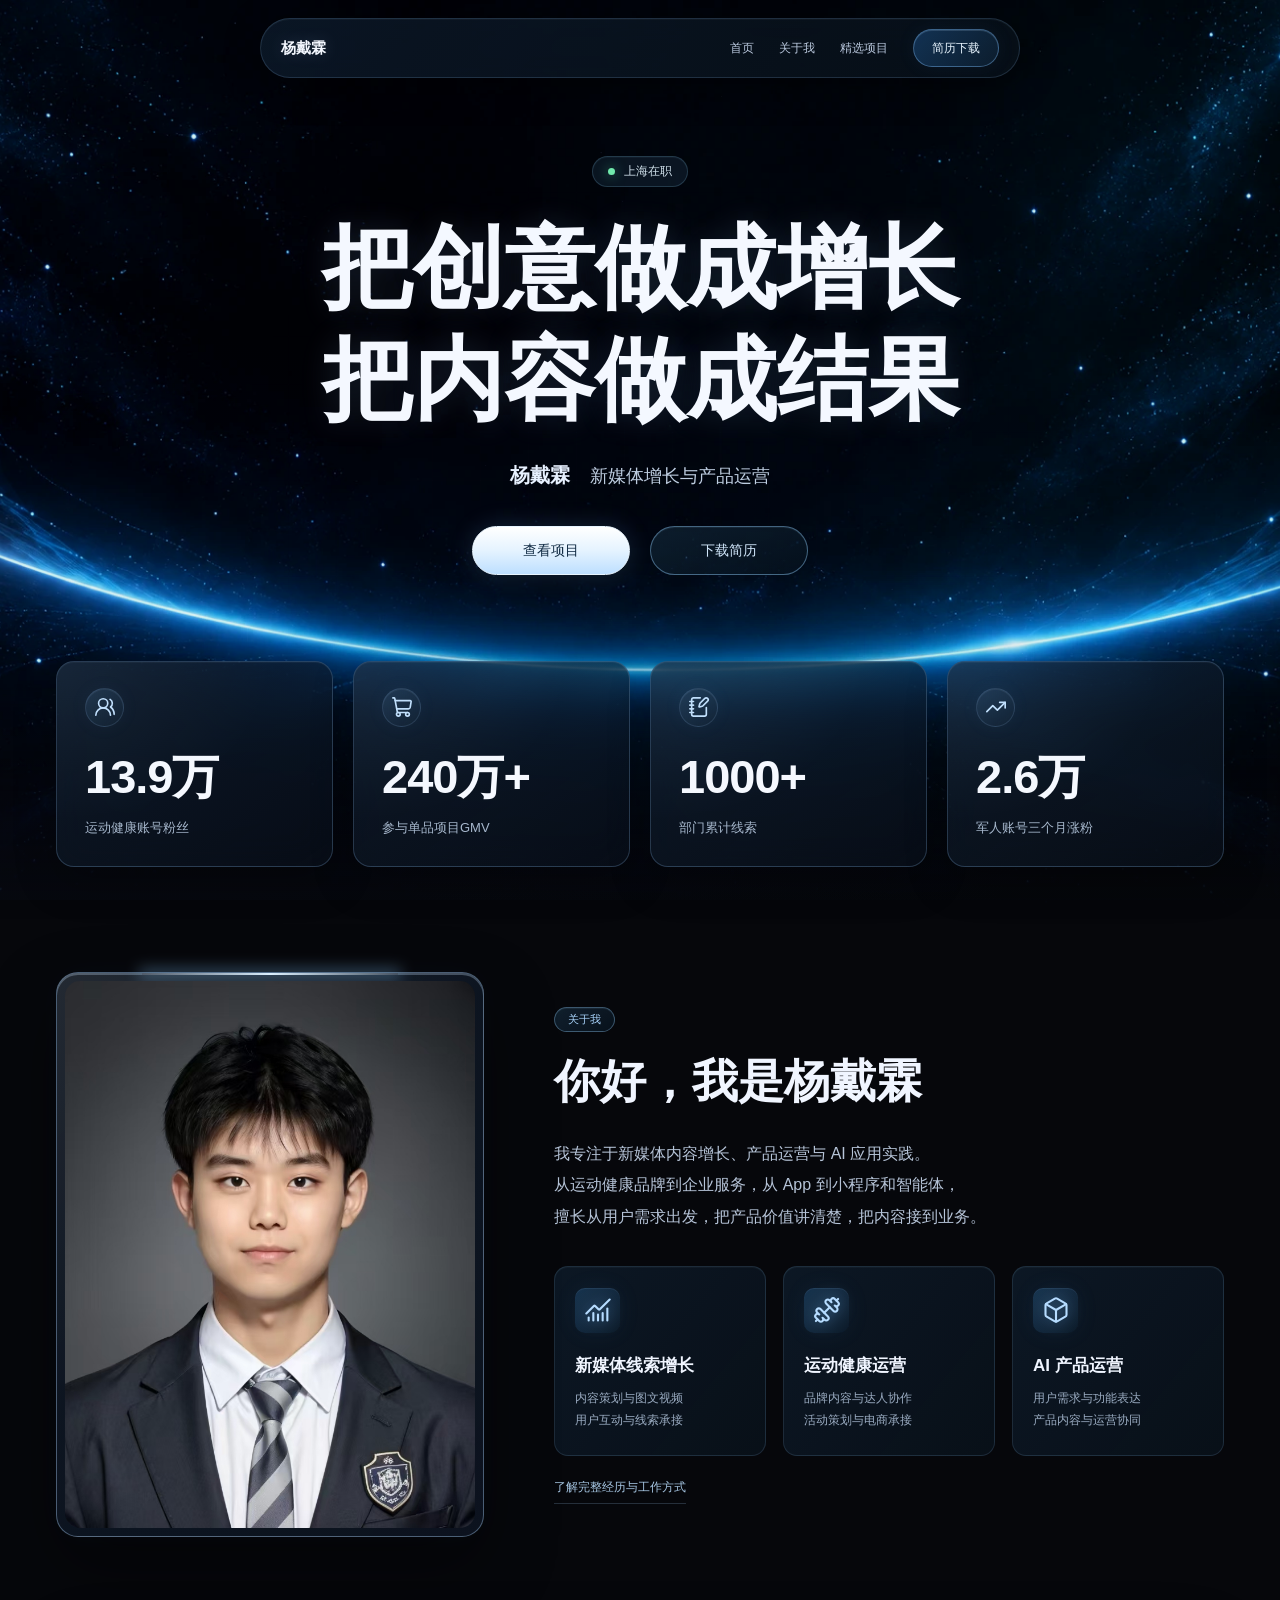
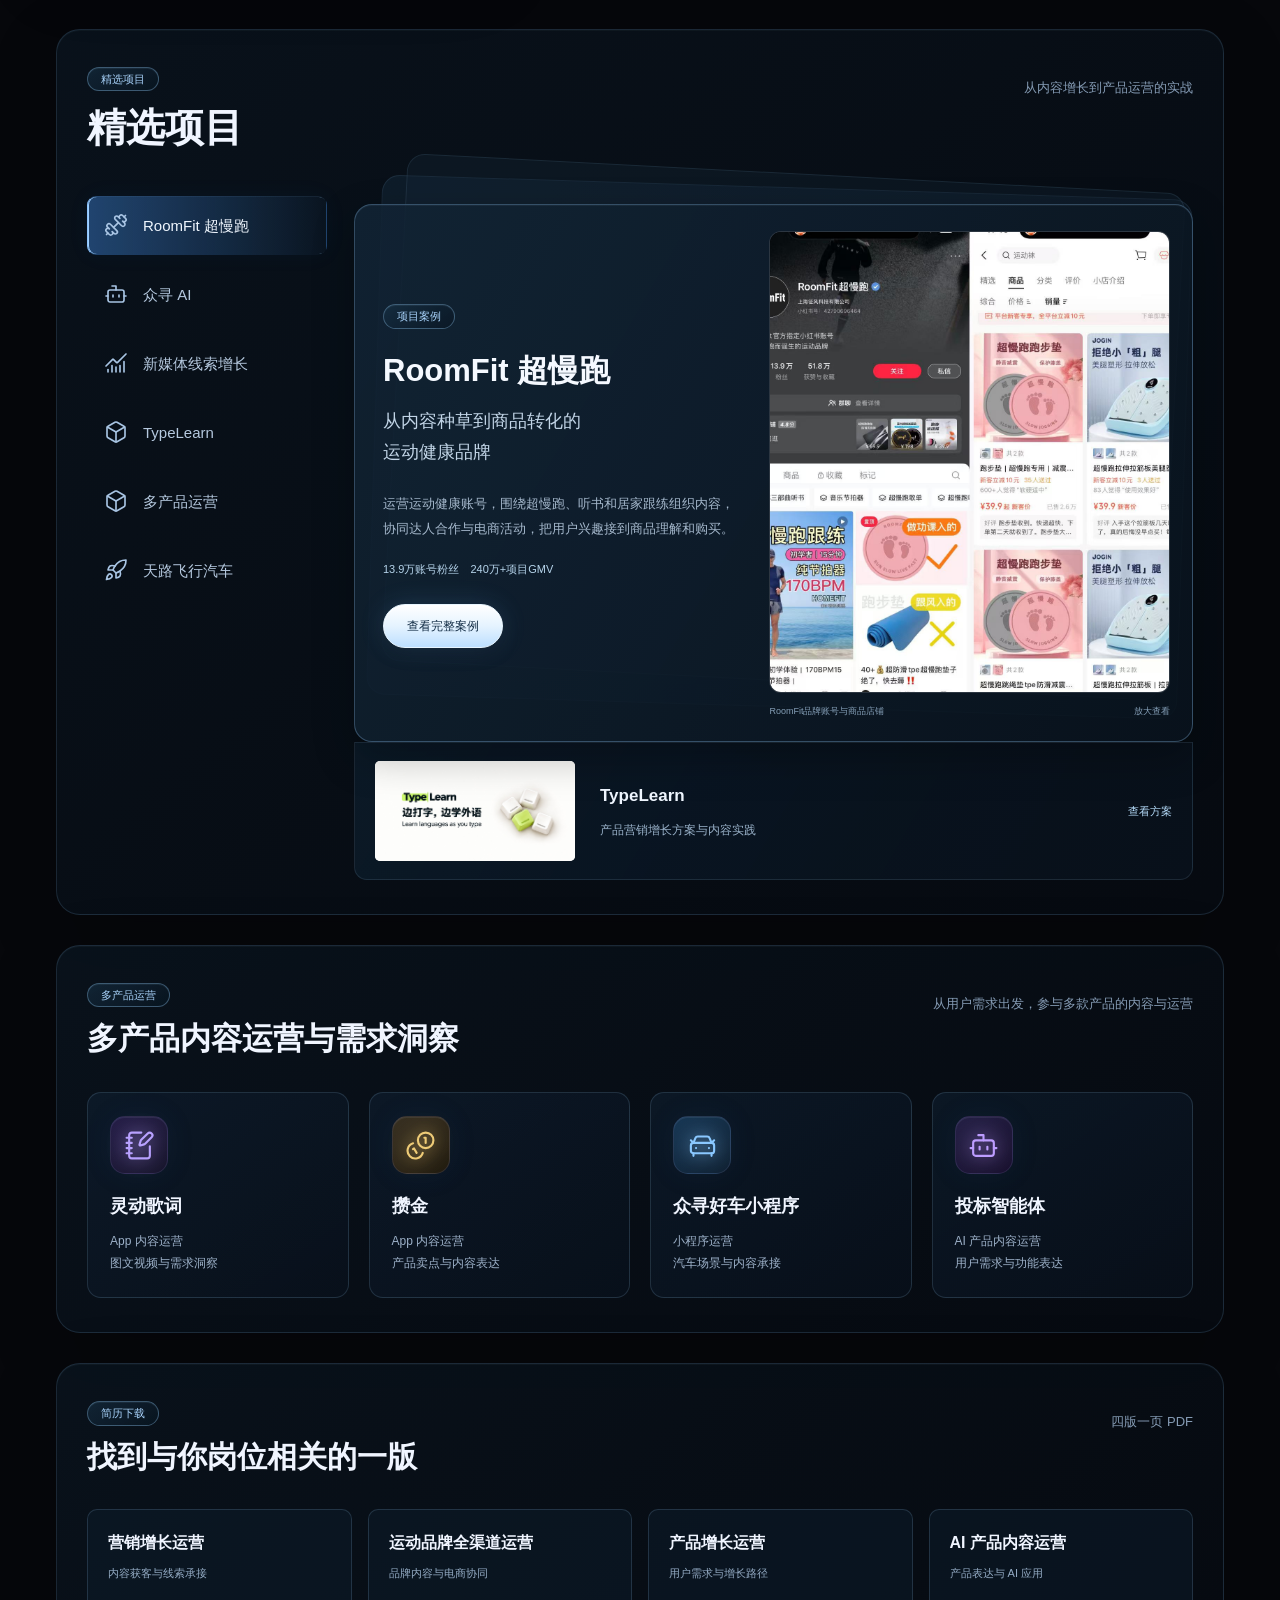
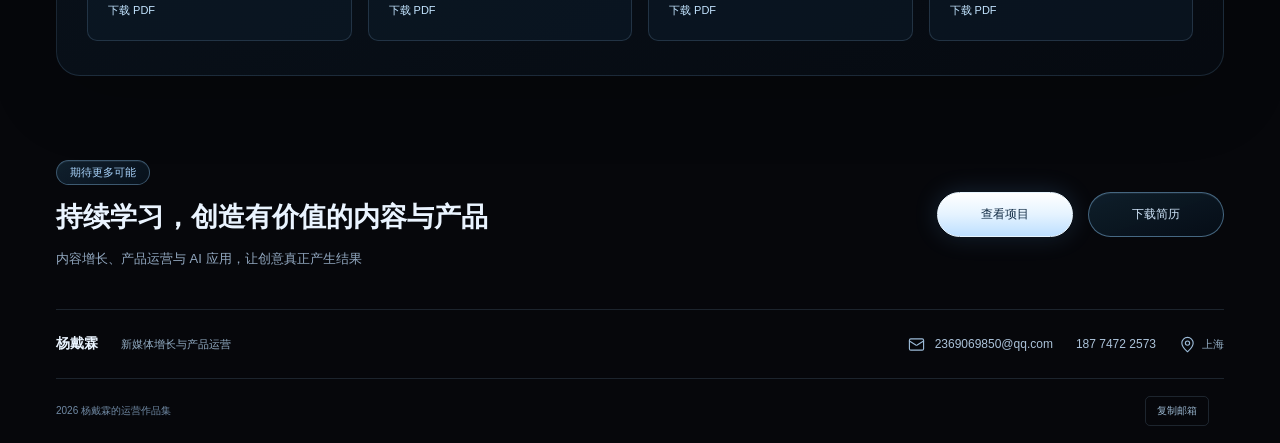
==== commit 028f2928: "Restore original dark portfolio design from generated visual reference" ====
--- a/index.html
+++ b/index.html
@@ -1 +1,396 @@
-<!doctype html><html lang="zh-CN"><head><meta charset="utf-8"><meta name="viewport" content="width=device-width,initial-scale=1"><meta name="description" content="杨戴霖的求职作品集，展示新媒体线索增长、运动健康与AI产品运营项目。"><meta name="theme-color" content="#2147dd"><meta property="og:title" content="杨戴霖的新媒体增长与产品运营作品集"><meta property="og:description" content="新媒体线索增长、运动健康与AI产品运营。"><title>杨戴霖的新媒体增长与产品运营作品集</title><link rel="icon" href="images/favicon.svg" type="image/svg+xml"><link rel="stylesheet" href="styles.css"><link rel="stylesheet" href="design.css"><script src="interactions.js" defer></script></head><body class="home"><a class="skip-link" href="#main">跳到正文</a><header class="site-header"><div class="shell header-inner"><a class="wordmark" href="index.html"><span class="name-mark" aria-hidden="true">杨</span><span>杨戴霖</span></a><nav aria-label="主导航"><a href="index.html#work" aria-current="page">精选项目</a><a href="about.html" >关于我</a><a class="nav-resume" href="about.html#resume">简历下载</a></nav></div></header><main id="main"><section class="hero"><div class="shell hero-grid"><div class="hero-copy"><p class="availability"><span></span>上海在职，开放新的工作机会</p><h1>内容有声量<br>增长有结果</h1><p class="hero-name">我是杨戴霖</p><p class="hero-description">做新媒体线索增长，也做运动健康与 AI 产品运营。<br class="desktop-break">让用户理解产品，让内容连接咨询与成交。</p><div class="hero-actions"><a class="button button-white" href="#work">查看项目</a><a class="button button-outline" href="resume/resume-growth.pdf" download="杨戴霖_营销增长运营.pdf">下载简历</a></div><div class="hero-proof"><span><strong>240万+</strong>参与单品项目GMV</span><span><strong>1000+</strong>部门矩阵累计线索</span></div></div><div class="hero-showcase"><div class="showcase-tabs" role="tablist" aria-label="代表项目"><button type="button" role="tab" id="tab-health" aria-controls="panel-health" aria-selected="true" data-showcase="health">运动健康</button><button type="button" role="tab" id="tab-ai" aria-controls="panel-ai" aria-selected="false" data-showcase="ai" tabindex="-1">AI 产品</button><button type="button" role="tab" id="tab-leads" aria-controls="panel-leads" aria-selected="false" data-showcase="leads" tabindex="-1">内容获客</button></div><div class="showcase-panels"><section class="showcase-panel" id="panel-health" role="tabpanel" aria-labelledby="tab-health"><div class="health-art"><div class="health-art-heading"><span>RoomFit</span><span>超慢跑</span></div><div class="health-screen"><img src="images/work-1.jpg" width="1320" height="1320" alt="RoomFit品牌账号与商品店铺"></div><div class="health-metric"><span>运营运动健康账号</span><strong>13.9<span>万粉丝</span></strong></div><div class="health-art-note">品牌内容与电商承接</div></div><a class="showcase-link" href="work/health.html"><span>RoomFit 运动健康品牌运营</span><span>查看案例</span></a></section><section class="showcase-panel" id="panel-ai" role="tabpanel" aria-labelledby="tab-ai"><div class="ai-art"><div class="ai-art-top"><span>众寻 AI</span><span>产品运营</span></div><div class="ai-orbit"><div class="ai-core">AI<span>产品价值</span></div><span class="orbit-node node-a">需求洞察</span><span class="orbit-node node-b">功能表达</span><span class="orbit-node node-c">内容获客</span></div><div class="ai-art-note">从一线问题到产品表达</div></div><a class="showcase-link" href="work/ai.html"><span>众寻 AI 产品运营与价值传播</span><span>查看案例</span></a></section><section class="showcase-panel" id="panel-leads" role="tabpanel" aria-labelledby="tab-leads"><div class="leads-art"><div class="leads-art-top">内容矩阵与线索增长</div><div class="leads-board"><img src="images/work-2.png" width="1434" height="798" alt="招商内容及评论咨询截图"></div><div class="leads-metric"><strong>1000+</strong><span>部门全部账号累计线索</span></div></div><a class="showcase-link" href="work/leads.html"><span>新媒体内容与线索增长</span><span>查看案例</span></a></section></div></div></div></section><div class="shell directions"><a href="index.html?focus=leads#work"><strong>新媒体线索增长</strong><span>选题、制作、互动与咨询承接</span></a><a href="index.html?focus=health#work"><strong>运动健康运营</strong><span>品牌内容、用户场景与电商</span></a><a href="index.html?focus=ai#work"><strong>AI 与产品运营</strong><span>需求洞察、功能表达与增长策略</span></a></div><section class="work-section shell" id="work"><div class="section-heading"><div><p class="section-kicker">有作品，也有业务结果</p><h2>精选项目</h2></div><div class="project-filters" aria-label="项目筛选"><button type="button" data-filter="all" aria-pressed="true">全部</button><button type="button" data-filter="leads" aria-pressed="false">新媒体增长</button><button type="button" data-filter="health" aria-pressed="false">运动健康</button><button type="button" data-filter="ai" aria-pressed="false">AI 与产品</button></div></div><p id="filter-status" class="filter-status" role="status" aria-live="polite">6个精选项目</p><div class="work-grid"><article class="work-card" data-category="health"><a class="work-link" href="work/health.html"><div class="work-art"><div class="health-art"><div class="health-art-heading"><span>RoomFit</span><span>超慢跑</span></div><div class="health-screen"><img src="images/work-1.jpg" width="1320" height="1320" alt="RoomFit品牌账号与商品店铺"></div><div class="health-metric"><span>运营运动健康账号</span><strong>13.9<span>万粉丝</span></strong></div><div class="health-art-note">品牌内容与电商承接</div></div></div><div class="work-meta"><span>运动健康品牌运营</span><span class="case-link-label">查看案例</span></div><h3>RoomFit 超慢跑</h3><p class="work-headline">13.9万粉丝账号，内容与电商协同</p><p class="work-description">品牌内容、达人合作、电商承接</p></a></article><article class="work-card" data-category="ai"><a class="work-link" href="work/ai.html"><div class="work-art"><div class="ai-art"><div class="ai-art-top"><span>众寻 AI</span><span>产品运营</span></div><div class="ai-orbit"><div class="ai-core">AI<span>产品价值</span></div><span class="orbit-node node-a">需求洞察</span><span class="orbit-node node-b">功能表达</span><span class="orbit-node node-c">内容获客</span></div><div class="ai-art-note">从一线问题到产品表达</div></div></div><div class="work-meta"><span>AI 产品运营与价值传播</span><span class="case-link-label">查看案例</span></div><h3>众寻 AI</h3><p class="work-headline">从用户问题到产品卖点</p><p class="work-description">需求整理、产品表达、内容获客</p></a></article><article class="work-card" data-category="leads"><a class="work-link" href="work/leads.html"><div class="work-art"><div class="leads-art"><div class="leads-art-top">内容矩阵与线索增长</div><div class="leads-board"><img src="images/work-2.png" width="1434" height="798" alt="招商内容及评论咨询截图"></div><div class="leads-metric"><strong>1000+</strong><span>部门全部账号累计线索</span></div></div></div><div class="work-meta"><span>军人、汽车与企业服务</span><span class="case-link-label">查看案例</span></div><h3>新媒体线索增长</h3><p class="work-headline">账号增长与业务线索一起做</p><p class="work-description">3个月涨粉2.6万，部门累计线索1000+</p></a></article><article class="work-card" data-category="ai"><a class="work-link" href="work/typelearn.html"><div class="work-art"><div class="typelearn-art"><img src="images/typelearn-brand.jpg" width="1774" height="887" alt="TypeLearn产品品牌视觉，边打字边学外语"><div class="typelearn-caption"><span>产品定位</span><span>内容策略</span><span>增长验证</span></div></div></div><div class="work-meta"><span>产品营销增长方案</span><span class="case-link-label">查看案例</span></div><h3>TypeLearn</h3><p class="work-headline">为语言学习产品设计获客路径</p><p class="work-description">市场判断、渠道分工、内容与转化</p></a></article><article class="work-card" data-category="ai"><a class="work-link" href="work/software.html"><div class="work-art"><div class="software-art"><div class="app-tiles"><div><span class="app-icon lyrics-icon" aria-hidden="true">词</span><span>灵动歌词</span></div><div><span class="app-icon gold-icon" aria-hidden="true">金</span><span>攒金</span></div><div><span class="app-icon car-icon" aria-hidden="true">车</span><span>众寻好车</span></div><div><span class="app-icon tender-icon" aria-hidden="true">标</span><span>投标智能体</span></div></div><p>App、小程序与 AI 智能体</p></div></div><div class="work-meta"><span>App、小程序与智能体</span><span class="case-link-label">查看案例</span></div><h3>多产品运营实践</h3><p class="work-headline">跨产品做内容，沿用户需求做运营</p><p class="work-description">灵动歌词、攒金、众寻好车、投标智能体</p></a></article><article class="work-card" data-category="leads"><a class="work-link" href="work/tianlu.html"><div class="work-art"><div class="tianlu-art"><img src="images/tianlu-poster.jpg" width="1600" height="2134" alt="天路飞行汽车央视新闻网络直播预告海报"><div><span>天路飞行汽车</span><strong>科技品牌<br>内容与传播</strong><p>客户方运营与专项策划</p></div></div></div><div class="work-meta"><span>科技客户内容与直播策划</span><span class="case-link-label">查看案例</span></div><h3>天路飞行汽车</h3><p class="work-headline">日常运营与央视新闻直播专项</p><p class="work-description">客户方内容策划、品牌传播</p></a></article></div></section><section class="about-preview shell"><div class="about-avatar"><img src="images/profile.jpg" width="720" height="960" alt="杨戴霖个人照片" loading="lazy"></div><div><p class="section-kicker">不止做内容，更关心内容之后</p><h2>从用户需求到业务结果<br>把运营做得更完整</h2><p>从运动品牌到企业服务，从 App 到小程序与 AI 智能体，持续参与内容策划、产品价值表达和用户需求梳理。</p><a class="text-link" href="about.html">了解我的经历与能力</a></div></section></main><footer class="contact" id="contact"><div class="shell contact-grid"><div><p class="contact-label">上海在职，期待新的合作机会</p><h2>下一段增长<br>一起做出新结果</h2><a class="contact-resume" href="resume/resume-growth.pdf" download="杨戴霖_营销增长运营.pdf">下载营销增长运营简历</a></div><div class="contact-links"><a class="email" href="mailto:2369069850@qq.com">2369069850@qq.com</a><a class="phone" href="tel:18774722573">187 7472 2573</a><button class="copy-email" id="copy-email" type="button" hidden>复制邮箱</button><p class="copy-status" role="status" aria-live="polite"></p></div></div><div class="shell footer-bottom"><span>杨戴霖的运营作品集</span><span>新媒体增长与产品运营</span></div></footer><dialog class="image-viewer" aria-labelledby="viewer-title"><div class="viewer-toolbar"><p id="viewer-title">作品图片</p><button type="button" class="viewer-close button">关闭</button></div><div class="viewer-stage" tabindex="0" aria-label="图片区域，放大后可滚动查看"><img alt=""></div><div class="viewer-footer"><div class="viewer-pagination"><button class="button" type="button" id="viewer-prev">上一张</button><span id="viewer-count" aria-live="polite"></span><button class="button" type="button" id="viewer-next">下一张</button></div><div class="viewer-actions"><button class="button" id="viewer-zoom" type="button" aria-pressed="false">放大</button><a class="button" id="viewer-original" target="_blank" rel="noopener">原图</a></div></div></dialog></body></html>+<!doctype html><html lang="zh-CN"><head><meta charset="utf-8"><meta name="viewport" content="width=device-width,initial-scale=1"><meta name="description" content="杨戴霖的求职作品集，展示新媒体线索增长、运动健康与AI产品运营项目。"><meta name="theme-color" content="#06070b"><meta property="og:title" content="杨戴霖的新媒体增长与产品运营作品集"><meta property="og:description" content="新媒体线索增长、运动健康与AI产品运营。"><title>杨戴霖的新媒体增长与产品运营作品集</title><link rel="icon" href="images/favicon.svg" type="image/svg+xml"><link rel="stylesheet" href="styles.css"><link rel="stylesheet" href="design.css"><script src="vendor/gsap.min.js" defer></script><script src="interactions.js" defer></script></head><body class="home original-home"><div class="space-backdrop" aria-hidden="true"></div><div class="bg-grid" aria-hidden="true"></div><canvas id="particle-canvas" aria-hidden="true"></canvas><a class="skip-link" href="#main">跳到正文</a><header class="site-header"><div class="header-inner"><a class="wordmark" href="index.html#hero">杨戴霖</a><nav aria-label="主导航"><a href="index.html#hero">首页</a><a href="index.html#about">关于我</a><a href="index.html#work">精选项目</a><a class="nav-resume" href="index.html#resume">简历下载</a></nav></div></header><main id="main"><section class="v-hero shell" id="hero"><p class="v-availability"><span></span>上海在职</p><h1>把创意做成增长<br>把内容做成结果</h1><p class="v-hero-subtitle">杨戴霖<span>新媒体增长与产品运营</span></p><div class="v-hero-actions"><a class="button v-button-primary" href="#work">查看项目</a><a class="button v-button-ghost" href="resume/resume-growth.pdf" download="杨戴霖_营销增长运营.pdf">下载简历</a></div></section><section class="v-stats shell" aria-label="代表成果"><div class="v-stat"><span class="v-stat-icon"><svg aria-hidden="true" focusable="false"
+  xmlns="http://www.w3.org/2000/svg"
+  width="24"
+  height="24"
+  viewBox="0 0 24 24"
+  fill="none"
+  stroke="currentColor"
+  stroke-width="2"
+  stroke-linecap="round"
+  stroke-linejoin="round"
+>
+  <path d="M18 21a8 8 0 0 0-16 0" />
+  <circle cx="10" cy="8" r="5" />
+  <path d="M22 20c0-3.37-2-6.5-4-8a5 5 0 0 0-.45-8.3" />
+</svg>
+</span><strong>13.9万</strong><p>运动健康账号粉丝</p></div><div class="v-stat"><span class="v-stat-icon"><svg aria-hidden="true" focusable="false"
+  xmlns="http://www.w3.org/2000/svg"
+  width="24"
+  height="24"
+  viewBox="0 0 24 24"
+  fill="none"
+  stroke="currentColor"
+  stroke-width="2"
+  stroke-linecap="round"
+  stroke-linejoin="round"
+>
+  <path d="m2.05 2.05 1.099-.028a1 1 0 0 1 1.008.815l2.69 14.347A1 1 0 0 0 7.83 18H18" />
+  <path d="M4.563 5h16.435a1 1 0 0 1 .981 1.204l-1.026 6.226A2 2 0 0 1 18.962 14H6.25" />
+  <circle cx="18" cy="20" r="2" />
+  <circle cx="8" cy="20" r="2" />
+</svg>
+</span><strong>240万+</strong><p>参与单品项目GMV</p></div><div class="v-stat"><span class="v-stat-icon"><svg aria-hidden="true" focusable="false"
+  xmlns="http://www.w3.org/2000/svg"
+  width="24"
+  height="24"
+  viewBox="0 0 24 24"
+  fill="none"
+  stroke="currentColor"
+  stroke-width="2"
+  stroke-linecap="round"
+  stroke-linejoin="round"
+>
+  <path d="M13.4 2H6a2 2 0 0 0-2 2v16a2 2 0 0 0 2 2h12a2 2 0 0 0 2-2v-7.4" />
+  <path d="M2 6h4" />
+  <path d="M2 10h4" />
+  <path d="M2 14h4" />
+  <path d="M2 18h4" />
+  <path d="M21.378 5.626a1 1 0 1 0-3.004-3.004l-5.01 5.012a2 2 0 0 0-.506.854l-.837 2.87a.5.5 0 0 0 .62.62l2.87-.837a2 2 0 0 0 .854-.506z" />
+</svg>
+</span><strong>1000+</strong><p>部门累计线索</p></div><div class="v-stat"><span class="v-stat-icon"><svg aria-hidden="true" focusable="false"
+  xmlns="http://www.w3.org/2000/svg"
+  width="24"
+  height="24"
+  viewBox="0 0 24 24"
+  fill="none"
+  stroke="currentColor"
+  stroke-width="2"
+  stroke-linecap="round"
+  stroke-linejoin="round"
+>
+  <path d="M16 7h6v6" />
+  <path d="m22 7-8.5 8.5-5-5L2 17" />
+</svg>
+</span><strong>2.6万</strong><p>军人账号三个月涨粉</p></div></section><section class="v-about shell" id="about"><figure class="v-portrait"><img src="images/profile.jpg" width="720" height="960" alt="杨戴霖个人照片" loading="lazy"></figure><div class="v-about-copy"><span class="v-label">关于我</span><h2>你好，我是杨戴霖</h2><p>我专注于新媒体内容增长、产品运营与 AI 应用实践。<br>从运动健康品牌到企业服务，从 App 到小程序和智能体，<br class="v-wide-break">擅长从用户需求出发，把产品价值讲清楚，把内容接到业务。</p><div class="v-capabilities"><a href="work/leads.html"><span class="v-cap-icon"><svg aria-hidden="true" focusable="false"
+  xmlns="http://www.w3.org/2000/svg"
+  width="24"
+  height="24"
+  viewBox="0 0 24 24"
+  fill="none"
+  stroke="currentColor"
+  stroke-width="2"
+  stroke-linecap="round"
+  stroke-linejoin="round"
+>
+  <path d="M12 16v5" />
+  <path d="M16 14.639V21" />
+  <path d="M20 10.656V21" />
+  <path d="m22 3-8.646 8.646a.5.5 0 0 1-.708 0L9.354 8.354a.5.5 0 0 0-.707 0L2 15" />
+  <path d="M4 18.463V21" />
+  <path d="M8 14.656V21" />
+</svg>
+</span><h3>新媒体线索增长</h3><p>内容策划与图文视频<br>用户互动与线索承接</p></a><a href="work/health.html"><span class="v-cap-icon"><svg aria-hidden="true" focusable="false"
+  xmlns="http://www.w3.org/2000/svg"
+  width="24"
+  height="24"
+  viewBox="0 0 24 24"
+  fill="none"
+  stroke="currentColor"
+  stroke-width="2"
+  stroke-linecap="round"
+  stroke-linejoin="round"
+>
+  <path d="M17.596 12.768a2 2 0 1 0 2.829-2.829l-1.768-1.767a2 2 0 0 0 2.828-2.829l-2.828-2.828a2 2 0 0 0-2.829 2.828l-1.767-1.768a2 2 0 1 0-2.829 2.829z" />
+  <path d="m2.5 21.5 1.4-1.4" />
+  <path d="m20.1 3.9 1.4-1.4" />
+  <path d="M5.343 21.485a2 2 0 1 0 2.829-2.828l1.767 1.768a2 2 0 1 0 2.829-2.829l-6.364-6.364a2 2 0 1 0-2.829 2.829l1.768 1.767a2 2 0 0 0-2.828 2.829z" />
+  <path d="m9.6 14.4 4.8-4.8" />
+</svg>
+</span><h3>运动健康运营</h3><p>品牌内容与达人协作<br>活动策划与电商承接</p></a><a href="work/ai.html"><span class="v-cap-icon"><svg aria-hidden="true" focusable="false"
+  xmlns="http://www.w3.org/2000/svg"
+  width="24"
+  height="24"
+  viewBox="0 0 24 24"
+  fill="none"
+  stroke="currentColor"
+  stroke-width="2"
+  stroke-linecap="round"
+  stroke-linejoin="round"
+>
+  <path d="M21 8a2 2 0 0 0-1-1.73l-7-4a2 2 0 0 0-2 0l-7 4A2 2 0 0 0 3 8v8a2 2 0 0 0 1 1.73l7 4a2 2 0 0 0 2 0l7-4A2 2 0 0 0 21 16Z" />
+  <path d="m3.3 7 8.7 5 8.7-5" />
+  <path d="M12 22V12" />
+</svg>
+</span><h3>AI 产品运营</h3><p>用户需求与功能表达<br>产品内容与运营协同</p></a></div><a class="v-about-more" href="about.html">了解完整经历与工作方式</a></div></section><section class="v-projects shell" id="work"><div class="v-section-heading"><div><span class="v-label">精选项目</span><h2>精选项目</h2></div><p>从内容增长到产品运营的实战</p></div><div class="v-project-layout"><nav class="v-project-nav" aria-label="项目选择"><a href="work/health.html" data-project="health" id="project-tab-health" aria-controls="project-panel-health"><svg aria-hidden="true" focusable="false"
+  xmlns="http://www.w3.org/2000/svg"
+  width="24"
+  height="24"
+  viewBox="0 0 24 24"
+  fill="none"
+  stroke="currentColor"
+  stroke-width="2"
+  stroke-linecap="round"
+  stroke-linejoin="round"
+>
+  <path d="M17.596 12.768a2 2 0 1 0 2.829-2.829l-1.768-1.767a2 2 0 0 0 2.828-2.829l-2.828-2.828a2 2 0 0 0-2.829 2.828l-1.767-1.768a2 2 0 1 0-2.829 2.829z" />
+  <path d="m2.5 21.5 1.4-1.4" />
+  <path d="m20.1 3.9 1.4-1.4" />
+  <path d="M5.343 21.485a2 2 0 1 0 2.829-2.828l1.767 1.768a2 2 0 1 0 2.829-2.829l-6.364-6.364a2 2 0 1 0-2.829 2.829l1.768 1.767a2 2 0 0 0-2.828 2.829z" />
+  <path d="m9.6 14.4 4.8-4.8" />
+</svg>
+<span>RoomFit 超慢跑</span></a><a href="work/ai.html" data-project="ai" id="project-tab-ai" aria-controls="project-panel-ai"><svg aria-hidden="true" focusable="false"
+  xmlns="http://www.w3.org/2000/svg"
+  width="24"
+  height="24"
+  viewBox="0 0 24 24"
+  fill="none"
+  stroke="currentColor"
+  stroke-width="2"
+  stroke-linecap="round"
+  stroke-linejoin="round"
+>
+  <path d="M12 8V4H8" />
+  <rect width="16" height="12" x="4" y="8" rx="2" />
+  <path d="M2 14h2" />
+  <path d="M20 14h2" />
+  <path d="M15 13v2" />
+  <path d="M9 13v2" />
+</svg>
+<span>众寻 AI</span></a><a href="work/leads.html" data-project="leads" id="project-tab-leads" aria-controls="project-panel-leads"><svg aria-hidden="true" focusable="false"
+  xmlns="http://www.w3.org/2000/svg"
+  width="24"
+  height="24"
+  viewBox="0 0 24 24"
+  fill="none"
+  stroke="currentColor"
+  stroke-width="2"
+  stroke-linecap="round"
+  stroke-linejoin="round"
+>
+  <path d="M12 16v5" />
+  <path d="M16 14.639V21" />
+  <path d="M20 10.656V21" />
+  <path d="m22 3-8.646 8.646a.5.5 0 0 1-.708 0L9.354 8.354a.5.5 0 0 0-.707 0L2 15" />
+  <path d="M4 18.463V21" />
+  <path d="M8 14.656V21" />
+</svg>
+<span>新媒体线索增长</span></a><a href="work/typelearn.html" data-project="typelearn" id="project-tab-typelearn" aria-controls="project-panel-typelearn"><svg aria-hidden="true" focusable="false"
+  xmlns="http://www.w3.org/2000/svg"
+  width="24"
+  height="24"
+  viewBox="0 0 24 24"
+  fill="none"
+  stroke="currentColor"
+  stroke-width="2"
+  stroke-linecap="round"
+  stroke-linejoin="round"
+>
+  <path d="M21 8a2 2 0 0 0-1-1.73l-7-4a2 2 0 0 0-2 0l-7 4A2 2 0 0 0 3 8v8a2 2 0 0 0 1 1.73l7 4a2 2 0 0 0 2 0l7-4A2 2 0 0 0 21 16Z" />
+  <path d="m3.3 7 8.7 5 8.7-5" />
+  <path d="M12 22V12" />
+</svg>
+<span>TypeLearn</span></a><a href="work/software.html" data-project="software" id="project-tab-software" aria-controls="project-panel-software"><svg aria-hidden="true" focusable="false"
+  xmlns="http://www.w3.org/2000/svg"
+  width="24"
+  height="24"
+  viewBox="0 0 24 24"
+  fill="none"
+  stroke="currentColor"
+  stroke-width="2"
+  stroke-linecap="round"
+  stroke-linejoin="round"
+>
+  <path d="M21 8a2 2 0 0 0-1-1.73l-7-4a2 2 0 0 0-2 0l-7 4A2 2 0 0 0 3 8v8a2 2 0 0 0 1 1.73l7 4a2 2 0 0 0 2 0l7-4A2 2 0 0 0 21 16Z" />
+  <path d="m3.3 7 8.7 5 8.7-5" />
+  <path d="M12 22V12" />
+</svg>
+<span>多产品运营</span></a><a href="work/tianlu.html" data-project="tianlu" id="project-tab-tianlu" aria-controls="project-panel-tianlu"><svg aria-hidden="true" focusable="false"
+  xmlns="http://www.w3.org/2000/svg"
+  width="24"
+  height="24"
+  viewBox="0 0 24 24"
+  fill="none"
+  stroke="currentColor"
+  stroke-width="2"
+  stroke-linecap="round"
+  stroke-linejoin="round"
+>
+  <path d="M12 15v5s3.03-.55 4-2c1.08-1.62 0-5 0-5" />
+  <path d="M4.5 16.5c-1.5 1.26-2 5-2 5s3.74-.5 5-2c.71-.84.7-2.13-.09-2.91a2.18 2.18 0 0 0-2.91-.09" />
+  <path d="M9 12a22 22 0 0 1 2-3.95A12.88 12.88 0 0 1 22 2c0 2.72-.78 7.5-6 11a22.4 22.4 0 0 1-4 2z" />
+  <path d="M9 12H4s.55-3.03 2-4c1.62-1.08 5 .05 5 .05" />
+</svg>
+<span>天路飞行汽车</span></a></nav><div class="v-project-column"><div class="v-project-stage"><article class="v-project-panel" data-project-panel="health" id="project-panel-health" aria-labelledby="project-tab-health" ><div class="v-project-copy"><span class="v-label">项目案例</span><h3>RoomFit 超慢跑</h3><p class="v-project-headline">从内容种草到商品转化的<br>运动健康品牌</p><p class="v-project-description">运营运动健康账号，围绕超慢跑、听书和居家跟练组织内容，协同达人合作与电商活动，把用户兴趣接到商品理解和购买。</p><p class="v-project-metric">13.9万账号粉丝　240万+项目GMV</p><a class="button v-button-primary" href="work/health.html">查看完整案例</a></div><div class="v-project-media"><figure class="v-case-shot "><a class="image-link" href="images/work-1.jpg" target="_blank" rel="noopener"><img src="images/work-1.jpg" width="1320" height="1320" alt="RoomFit品牌账号与商品店铺" loading="lazy"></a><figcaption><span>RoomFit品牌账号与商品店铺</span><span>放大查看</span></figcaption></figure></div></article><article class="v-project-panel" data-project-panel="ai" id="project-panel-ai" aria-labelledby="project-tab-ai" hidden><div class="v-project-copy"><span class="v-label">项目案例</span><h3>众寻 AI</h3><p class="v-project-headline">把 AI 产品能力<br>讲成用户听得懂的价值</p><p class="v-project-description">围绕账号授权、AI 私信与智能工牌，参与需求整理、功能表达和内容运营，用企业客户熟悉的业务场景承接产品价值。</p><p class="v-project-metric">智能工牌内容获得20+家企业询盘</p><a class="button v-button-primary" href="work/ai.html">查看完整案例</a></div><div class="v-project-media"><div class="v-ai-scene" aria-label="AI产品运营工作内容示意"><div class="v-ai-core"><svg aria-hidden="true" focusable="false"
+  xmlns="http://www.w3.org/2000/svg"
+  width="24"
+  height="24"
+  viewBox="0 0 24 24"
+  fill="none"
+  stroke="currentColor"
+  stroke-width="2"
+  stroke-linecap="round"
+  stroke-linejoin="round"
+>
+  <path d="M21 8a2 2 0 0 0-1-1.73l-7-4a2 2 0 0 0-2 0l-7 4A2 2 0 0 0 3 8v8a2 2 0 0 0 1 1.73l7 4a2 2 0 0 0 2 0l7-4A2 2 0 0 0 21 16Z" />
+  <path d="m3.3 7 8.7 5 8.7-5" />
+  <path d="M12 22V12" />
+</svg>
+<strong>众寻 AI</strong><span>产品价值表达</span></div><div class="v-ai-node v-node-one">用户反馈</div><div class="v-ai-node v-node-two">需求整理</div><div class="v-ai-node v-node-three">内容获客</div><p>账号授权、AI 私信与企业服务</p></div></div></article><article class="v-project-panel" data-project-panel="leads" id="project-panel-leads" aria-labelledby="project-tab-leads" hidden><div class="v-project-copy"><span class="v-label">项目案例</span><h3>新媒体线索增长</h3><p class="v-project-headline">做有共鸣的内容<br>也做有承接的获客</p><p class="v-project-description">面向军人、汽车、招商与企业服务，负责选题脚本、图文视频制作及互动复盘，与销售协同承接内容带来的咨询。</p><p class="v-project-metric">军人账号三个月涨粉2.6万　部门线索1000+</p><a class="button v-button-primary" href="work/leads.html">查看完整案例</a></div><div class="v-project-media"><figure class="v-case-shot contain"><a class="image-link" href="images/work-2.png" target="_blank" rel="noopener"><img src="images/work-2.png" width="1434" height="798" alt="汽车招商内容与评论咨询" loading="lazy"></a><figcaption><span>汽车招商内容与评论咨询</span><span>放大查看</span></figcaption></figure></div></article><article class="v-project-panel" data-project-panel="typelearn" id="project-panel-typelearn" aria-labelledby="project-tab-typelearn" hidden><div class="v-project-copy"><span class="v-label">项目案例</span><h3>TypeLearn</h3><p class="v-project-headline">从产品定位<br>到营销增长方案</p><p class="v-project-description">围绕“边打字，边学外语”的产品价值，开展市场与竞品研究，设计目标用户、渠道内容、账号分工与首轮需求验证。</p><p class="v-project-metric">增长方案、账号资料、内容排期与演示素材</p><a class="button v-button-primary" href="work/typelearn.html">查看完整案例</a></div><div class="v-project-media"><figure class="v-case-shot contain"><a class="image-link" href="images/typelearn-brand.jpg" target="_blank" rel="noopener"><img src="images/typelearn-brand.jpg" width="1774" height="887" alt="TypeLearn产品品牌与增长方案" loading="lazy"></a><figcaption><span>TypeLearn产品品牌与增长方案</span><span>放大查看</span></figcaption></figure></div></article><article class="v-project-panel" data-project-panel="software" id="project-panel-software" aria-labelledby="project-tab-software" hidden><div class="v-project-copy"><span class="v-label">项目案例</span><h3>多产品运营</h3><p class="v-project-headline">跨产品做内容<br>沿用户需求做运营</p><p class="v-project-description">参与灵动歌词、攒金、众寻好车小程序和投标智能体，通过图文视频、卖点提炼和需求梳理，帮助产品被理解、被使用。</p><p class="v-project-metric">覆盖 App、小程序与 AI 智能体</p><a class="button v-button-primary" href="work/software.html">查看完整案例</a></div><div class="v-project-media"><div class="v-software-scene"><div><span><svg aria-hidden="true" focusable="false"
+  xmlns="http://www.w3.org/2000/svg"
+  width="24"
+  height="24"
+  viewBox="0 0 24 24"
+  fill="none"
+  stroke="currentColor"
+  stroke-width="2"
+  stroke-linecap="round"
+  stroke-linejoin="round"
+>
+  <path d="M13.4 2H6a2 2 0 0 0-2 2v16a2 2 0 0 0 2 2h12a2 2 0 0 0 2-2v-7.4" />
+  <path d="M2 6h4" />
+  <path d="M2 10h4" />
+  <path d="M2 14h4" />
+  <path d="M2 18h4" />
+  <path d="M21.378 5.626a1 1 0 1 0-3.004-3.004l-5.01 5.012a2 2 0 0 0-.506.854l-.837 2.87a.5.5 0 0 0 .62.62l2.87-.837a2 2 0 0 0 .854-.506z" />
+</svg>
+</span><span><svg aria-hidden="true" focusable="false"
+  xmlns="http://www.w3.org/2000/svg"
+  width="24"
+  height="24"
+  viewBox="0 0 24 24"
+  fill="none"
+  stroke="currentColor"
+  stroke-width="2"
+  stroke-linecap="round"
+  stroke-linejoin="round"
+>
+  <path d="M13.744 17.736a6 6 0 1 1-7.48-7.48" />
+  <path d="M15 6h1v4" />
+  <path d="m6.134 14.768.866-.5 2 3.464" />
+  <circle cx="16" cy="8" r="6" />
+</svg>
+</span><span><svg aria-hidden="true" focusable="false"
+  xmlns="http://www.w3.org/2000/svg"
+  width="24"
+  height="24"
+  viewBox="0 0 24 24"
+  fill="none"
+  stroke="currentColor"
+  stroke-width="2"
+  stroke-linecap="round"
+  stroke-linejoin="round"
+>
+  <path d="m21 8-2 2-1.5-3.7A2 2 0 0 0 15.646 5H8.4a2 2 0 0 0-1.903 1.257L5 10 3 8" />
+  <path d="M7 14h.01" />
+  <path d="M17 14h.01" />
+  <rect width="18" height="8" x="3" y="10" rx="2" />
+  <path d="M5 18v2" />
+  <path d="M19 18v2" />
+</svg>
+</span><span><svg aria-hidden="true" focusable="false"
+  xmlns="http://www.w3.org/2000/svg"
+  width="24"
+  height="24"
+  viewBox="0 0 24 24"
+  fill="none"
+  stroke="currentColor"
+  stroke-width="2"
+  stroke-linecap="round"
+  stroke-linejoin="round"
+>
+  <path d="M12 8V4H8" />
+  <rect width="16" height="12" x="4" y="8" rx="2" />
+  <path d="M2 14h2" />
+  <path d="M20 14h2" />
+  <path d="M15 13v2" />
+  <path d="M9 13v2" />
+</svg>
+</span></div><strong>App、小程序与 AI 智能体</strong><p>多产品内容运营与需求洞察</p></div></div></article><article class="v-project-panel" data-project-panel="tianlu" id="project-panel-tianlu" aria-labelledby="project-tab-tianlu" hidden><div class="v-project-copy"><span class="v-label">项目案例</span><h3>天路飞行汽车</h3><p class="v-project-headline">科技品牌的日常运营<br>与专项内容策划</p><p class="v-project-description">服务天路飞行汽车客户，负责日常账号运营和策划，参与央视新闻网络直播的客户方专项内容策划。</p><p class="v-project-metric">客户日常内容与直播专项传播</p><a class="button v-button-primary" href="work/tianlu.html">查看完整案例</a></div><div class="v-project-media"><figure class="v-case-shot contain"><a class="image-link" href="images/tianlu-poster.jpg" target="_blank" rel="noopener"><img src="images/tianlu-poster.jpg" width="1600" height="2134" alt="天路飞行汽车网络直播品牌预告" loading="lazy"></a><figcaption><span>天路飞行汽车网络直播品牌预告</span><span>放大查看</span></figcaption></figure></div></article></div><a class="v-next-feature" href="work/typelearn.html"><img src="images/typelearn-brand.jpg" width="1774" height="887" alt="TypeLearn增长方案"><span><strong>TypeLearn</strong><span>产品营销增长方案与内容实践</span></span><span class="v-next-action">查看方案</span></a></div></div></section><section class="v-products shell"><div class="v-section-heading"><div><span class="v-label">多产品运营</span><h2>多产品内容运营与需求洞察</h2></div><p>从用户需求出发，参与多款产品的内容与运营</p></div><div class="v-product-grid"><a href="work/software.html"><span class="v-product-icon v-icon-0"><svg aria-hidden="true" focusable="false"
+  xmlns="http://www.w3.org/2000/svg"
+  width="24"
+  height="24"
+  viewBox="0 0 24 24"
+  fill="none"
+  stroke="currentColor"
+  stroke-width="2"
+  stroke-linecap="round"
+  stroke-linejoin="round"
+>
+  <path d="M13.4 2H6a2 2 0 0 0-2 2v16a2 2 0 0 0 2 2h12a2 2 0 0 0 2-2v-7.4" />
+  <path d="M2 6h4" />
+  <path d="M2 10h4" />
+  <path d="M2 14h4" />
+  <path d="M2 18h4" />
+  <path d="M21.378 5.626a1 1 0 1 0-3.004-3.004l-5.01 5.012a2 2 0 0 0-.506.854l-.837 2.87a.5.5 0 0 0 .62.62l2.87-.837a2 2 0 0 0 .854-.506z" />
+</svg>
+</span><h3>灵动歌词</h3><p>App 内容运营<br>图文视频与需求洞察</p></a><a href="work/software.html"><span class="v-product-icon v-icon-1"><svg aria-hidden="true" focusable="false"
+  xmlns="http://www.w3.org/2000/svg"
+  width="24"
+  height="24"
+  viewBox="0 0 24 24"
+  fill="none"
+  stroke="currentColor"
+  stroke-width="2"
+  stroke-linecap="round"
+  stroke-linejoin="round"
+>
+  <path d="M13.744 17.736a6 6 0 1 1-7.48-7.48" />
+  <path d="M15 6h1v4" />
+  <path d="m6.134 14.768.866-.5 2 3.464" />
+  <circle cx="16" cy="8" r="6" />
+</svg>
+</span><h3>攒金</h3><p>App 内容运营<br>产品卖点与内容表达</p></a><a href="work/software.html"><span class="v-product-icon v-icon-2"><svg aria-hidden="true" focusable="false"
+  xmlns="http://www.w3.org/2000/svg"
+  width="24"
+  height="24"
+  viewBox="0 0 24 24"
+  fill="none"
+  stroke="currentColor"
+  stroke-width="2"
+  stroke-linecap="round"
+  stroke-linejoin="round"
+>
+  <path d="m21 8-2 2-1.5-3.7A2 2 0 0 0 15.646 5H8.4a2 2 0 0 0-1.903 1.257L5 10 3 8" />
+  <path d="M7 14h.01" />
+  <path d="M17 14h.01" />
+  <rect width="18" height="8" x="3" y="10" rx="2" />
+  <path d="M5 18v2" />
+  <path d="M19 18v2" />
+</svg>
+</span><h3>众寻好车小程序</h3><p>小程序运营<br>汽车场景与内容承接</p></a><a href="work/software.html"><span class="v-product-icon v-icon-3"><svg aria-hidden="true" focusable="false"
+  xmlns="http://www.w3.org/2000/svg"
+  width="24"
+  height="24"
+  viewBox="0 0 24 24"
+  fill="none"
+  stroke="currentColor"
+  stroke-width="2"
+  stroke-linecap="round"
+  stroke-linejoin="round"
+>
+  <path d="M12 8V4H8" />
+  <rect width="16" height="12" x="4" y="8" rx="2" />
+  <path d="M2 14h2" />
+  <path d="M20 14h2" />
+  <path d="M15 13v2" />
+  <path d="M9 13v2" />
+</svg>
+</span><h3>投标智能体</h3><p>AI 产品内容运营<br>用户需求与功能表达</p></a></div></section><section class="v-resume shell" id="resume"><div class="v-section-heading"><div><span class="v-label">简历下载</span><h2>找到与你岗位相关的一版</h2></div><p>四版一页 PDF</p></div><div class="v-resume-grid"><a href="resume/resume-growth.pdf" download="杨戴霖_营销增长运营.pdf"><div><h3>营销增长运营</h3><p>内容获客与线索承接</p></div><span>下载 PDF</span></a><a href="resume/resume-brand.pdf" download="杨戴霖_运动品牌全渠道运营.pdf"><div><h3>运动品牌全渠道运营</h3><p>品牌内容与电商协同</p></div><span>下载 PDF</span></a><a href="resume/resume-product.pdf" download="杨戴霖_产品增长运营.pdf"><div><h3>产品增长运营</h3><p>用户需求与增长路径</p></div><span>下载 PDF</span></a><a href="resume/resume-ai.pdf" download="杨戴霖_AI产品内容运营.pdf"><div><h3>AI 产品内容运营</h3><p>产品表达与 AI 应用</p></div><span>下载 PDF</span></a></div></section></main><footer class="contact"><div class="shell v-footer-main"><div><span class="v-label">期待更多可能</span><h2>持续学习，创造有价值的内容与产品</h2><p>内容增长、产品运营与 AI 应用，让创意真正产生结果</p></div><div class="v-footer-actions"><a class="button v-button-primary" href="index.html#work">查看项目</a><a class="button v-button-ghost" href="resume/resume-growth.pdf" download="杨戴霖_营销增长运营.pdf">下载简历</a></div></div><div class="shell v-contact-row"><div><strong>杨戴霖</strong><span>新媒体增长与产品运营</span></div><div><a class="email" href="mailto:2369069850@qq.com"><svg aria-hidden="true" focusable="false"
+  xmlns="http://www.w3.org/2000/svg"
+  width="24"
+  height="24"
+  viewBox="0 0 24 24"
+  fill="none"
+  stroke="currentColor"
+  stroke-width="2"
+  stroke-linecap="round"
+  stroke-linejoin="round"
+>
+  <path d="m22 7-8.991 5.727a2 2 0 0 1-2.009 0L2 7" />
+  <rect x="2" y="4" width="20" height="16" rx="2" />
+</svg>
+<span>2369069850@qq.com</span></a><a class="phone" href="tel:18774722573">187 7472 2573</a><span class="v-city"><svg aria-hidden="true" focusable="false"
+  xmlns="http://www.w3.org/2000/svg"
+  width="24"
+  height="24"
+  viewBox="0 0 24 24"
+  fill="none"
+  stroke="currentColor"
+  stroke-width="2"
+  stroke-linecap="round"
+  stroke-linejoin="round"
+>
+  <path d="M20 10c0 4.993-5.539 10.193-7.399 11.799a1 1 0 0 1-1.202 0C9.539 20.193 4 14.993 4 10a8 8 0 0 1 16 0" />
+  <circle cx="12" cy="10" r="3" />
+</svg>
+上海</span></div></div><div class="shell v-bottom-row"><span>2026 杨戴霖的运营作品集</span><div><button id="copy-email" class="copy-email" type="button" hidden>复制邮箱</button><p class="copy-status" role="status" aria-live="polite"></p></div></div></footer><dialog class="image-viewer" aria-labelledby="viewer-title"><div class="viewer-toolbar"><p id="viewer-title">作品图片</p><button type="button" class="viewer-close button">关闭</button></div><div class="viewer-stage" tabindex="0" aria-label="图片区域，放大后可滚动查看"><img alt=""></div><div class="viewer-footer"><div class="viewer-pagination"><button class="button" type="button" id="viewer-prev">上一张</button><span id="viewer-count" aria-live="polite"></span><button class="button" type="button" id="viewer-next">下一张</button></div><div class="viewer-actions"><button class="button" id="viewer-zoom" type="button" aria-pressed="false">放大</button><a class="button" id="viewer-original" target="_blank" rel="noopener">原图</a></div></div></dialog></body></html>
--- a/design.css
+++ b/design.css
@@ -1,3 +1,10 @@
-@media(prefers-reduced-motion:no-preference){.button,.project-filters button,.work-card h3,.text-link{transition:color .18s,background .18s,border-color .18s}.work-art .health-screen{transition:transform .25s}.work-link:hover .health-screen{transform:rotate(2deg)}}
-@media(prefers-reduced-motion:reduce){html{scroll-behavior:auto}*,*::before,*::after{transition:none!important;animation:none!important}}
-@media print{.site-header,.hero-showcase,.project-filters,.contact,.case-aside,.next-project,.copy-email,.image-viewer{display:none!important}.shell{width:100%;max-width:none}.hero{background:white;color:#111;padding:20px 0}.hero-copy p,.hero-proof span,.hero-proof strong{color:#111}.hero-grid,.about-hero{display:block}.work-grid{grid-template-columns:1fr 1fr}.work-card,.case-chapter,.career-row{break-inside:avoid}.case-layout{display:block}.case-cover{max-height:400px}.work-art{height:200px}.about-portrait{display:none}}
+:root{--ink:#f0f5ff;--muted:#a0aec5;--line:rgba(154,194,241,.18);--canvas:#0a1420;--blue:#a1ceff;--navy:#060a11;color-scheme:dark}body{background:#06070b;color:var(--ink);font-family:-apple-system,BlinkMacSystemFont,"SF Pro Display","Helvetica Neue","PingFang SC","Microsoft YaHei",sans-serif}body::before{content:'';position:fixed;inset:0;z-index:0;background:radial-gradient(ellipse at 85% 60%,#1035491a,transparent 65%),radial-gradient(ellipse at 5% 75%,#1a2e5e1c,transparent 60%);pointer-events:none}main,footer{position:relative;z-index:1}.space-backdrop{position:absolute;top:0;left:0;width:100%;height:920px;background:url("images/space-horizon.webp") center top/cover no-repeat;mask-image:linear-gradient(#000 0%,#000 74%,transparent 100%);pointer-events:none;z-index:0;opacity:.94}.bg-grid{position:fixed;inset:0;pointer-events:none;z-index:0;background-image:linear-gradient(#a9cfff0b 1px,transparent 1px),linear-gradient(90deg,#a9cfff0b 1px,transparent 1px);background-size:48px 48px;mask-image:radial-gradient(ellipse at center,#000,transparent 75%);opacity:.22}#particle-canvas{position:fixed;inset:0;width:100%;height:100%;pointer-events:none;z-index:0;opacity:.32}.shell{max-width:1264px}.site-header{position:fixed;top:18px;left:50%;transform:translateX(-50%);z-index:30;width:min(760px,calc(100% - 36px));border:1px solid #8ab6e42f;border-radius:99px;background:linear-gradient(130deg,#1022369c,#09131ca8);backdrop-filter:blur(22px);box-shadow:0 8px 36px #0007,inset 0 1px #d2eaff0a}.site-header .header-inner{width:100%;min-height:58px;max-width:none;padding:6px 20px;gap:22px}.site-header .wordmark{font-size:15px;font-weight:650;letter-spacing:0;min-height:40px;display:flex;align-items:center;color:#f4f8ff;text-shadow:0 0 18px #c7e3ff2a}.site-header nav{gap:25px;font-size:12px}.site-header nav a{color:#b9c8dd;min-height:38px}.site-header nav a:hover,.site-header nav a[aria-current]{color:#fff}.site-header .nav-resume{border:1px solid #84c2ff61;border-radius:99px;padding:5px 18px;color:#e8f5ff;background:linear-gradient(130deg,#184471aa,#122c4388);box-shadow:inset 0 1px #bddeff2a,0 0 20px #489dff10}.site-header .nav-resume:hover{background:#214f74}.skip-link{z-index:100;background:#102238;color:white}.button{border-color:#7facd557;color:#e7f3ff;background:#0c1b2b99;border-radius:99px;font-weight:550}.button:hover{background:#15324a;border-color:#a3d4ff80}.v-button-primary{color:#122c45;background:linear-gradient(180deg,#fff 0%,#e5f3ff 50%,#bddfff 100%);border:1px solid #e7f5ff;box-shadow:inset 0 1px #fff,0 0 24px #6db6ff2d,0 6px 16px #0004}.v-button-primary:hover{color:#102435;background:linear-gradient(180deg,#fff,#d4ecff);box-shadow:0 0 30px #69b8ff47}.v-button-ghost{color:#d0e6fa;border:1px solid #7cb1d985;background:linear-gradient(160deg,#17334788,#06121e9c);box-shadow:inset 0 1px #bedcff13}.v-label{display:inline-flex;align-items:center;border:1px solid #7aa9cc70;border-radius:99px;padding:3px 13px;background:linear-gradient(145deg,#19354a8c,#091522b5);box-shadow:inset 0 1px #b9deff12;color:#a9d3fb;font-size:11px;line-height:1.5}.v-hero{text-align:center;padding:156px 20px 86px}.v-availability{display:inline-flex;align-items:center;gap:9px;padding:5px 15px;border:1px solid #78b6d739;border-radius:99px;background:#1122319c;color:#d2e3ed;font-size:12px;line-height:1.6;box-shadow:inset 0 1px #b7e3ff0b}.v-availability>span{width:7px;height:7px;border-radius:50%;background:#71e9ac;box-shadow:0 0 12px #51f0a58c}.v-hero h1{font-size:clamp(64px,7.1vw,102px);line-height:1.23;font-weight:700;letter-spacing:0;margin:25px 0 22px;color:#f4f8ff;text-shadow:0 0 30px #8dcaff26}.v-hero-subtitle{font-size:20px;font-weight:600;color:#e7f1ff;line-height:1.7}.v-hero-subtitle>span{font-size:18px;font-weight:400;color:#bdcde0;margin-left:20px}.v-hero-actions{display:flex;align-items:center;justify-content:center;gap:20px;margin-top:34px}.v-hero-actions .button{min-width:158px;min-height:49px;font-size:14px}.v-stats{display:grid;grid-template-columns:repeat(4,minmax(0,1fr));gap:20px;margin-top:0}.v-stat{position:relative;padding:26px 28px;border:1px solid #759fc94a;border-radius:18px;background:linear-gradient(145deg,#122132b3,#0b14217d);box-shadow:inset 0 1px #d7ebff0a,0 14px 40px #0004;backdrop-filter:blur(18px);min-height:205px;overflow:hidden}.v-stat::before{content:'';position:absolute;inset:0;background:radial-gradient(ellipse at 0 0,#779ec418,transparent 55%);pointer-events:none}.v-stat-icon{display:flex;align-items:center;justify-content:center;width:39px;height:39px;border:1px solid #9ec9f325;border-radius:50%;background:linear-gradient(145deg,#223d58a1,#10203166);color:#c5e3ff;box-shadow:0 0 20px #6db2ed0d,inset 0 1px #dfedff0e}.v-stat-icon svg{width:22px;height:22px;stroke-width:1.8}.v-stat strong{display:block;font-size:47px;font-weight:650;line-height:1.4;margin-top:17px;letter-spacing:-1px;color:#f6f9ff}.v-stat p{font-size:13px;color:#a7b8cd;margin-top:6px}.v-about{display:grid;grid-template-columns:.78fr 1.22fr;align-items:center;gap:70px;padding-top:105px;padding-bottom:92px;scroll-margin-top:0}.v-portrait{padding:8px;border:1px solid #a4c8ed69;border-radius:22px;background:linear-gradient(135deg,#b1cff12d,#1424387a 45%,#111b2c99);box-shadow:inset 0 2px #cbe4ff47,0 30px 70px #0006,0 0 30px #3a82af0b;position:relative}.v-portrait::before{content:'';position:absolute;height:2px;left:20%;right:20%;top:0;background:linear-gradient(90deg,transparent,#dcf0ff,transparent);box-shadow:0 0 15px 3px #8ccfff7a}.v-portrait img{width:100%;aspect-ratio:3/4;object-fit:cover;border-radius:15px;filter:saturate(.88)}.v-about-copy h2{font-size:46px;line-height:1.5;margin-top:15px;margin-bottom:22px;letter-spacing:0}.v-about-copy>p{font-size:16px;line-height:1.95;color:#b6c4d8}.v-capabilities{display:grid;grid-template-columns:repeat(3,minmax(0,1fr));gap:17px;margin-top:34px}.v-capabilities>a{display:block;min-width:0;padding:21px 20px 24px;border:1px solid #6388aa38;border-radius:14px;background:linear-gradient(130deg,#102233a1,#0b17248c);box-shadow:inset 0 1px #ceeaff08}.v-capabilities>a:hover{border-color:#89c3ec75;background:#11283d}.v-cap-icon{display:flex;align-items:center;justify-content:center;width:45px;height:45px;border-radius:10px;background:linear-gradient(135deg,#21486d9c,#11283b5c);box-shadow:inset 0 1px #abd3fc16,0 0 25px #5fabe510;color:#b6dcff}.v-cap-icon svg{width:28px;height:28px;stroke-width:1.8;filter:drop-shadow(0 0 8px #80c2ff80)}.v-capabilities h3{font-size:17px;line-height:1.5;margin-top:20px;white-space:nowrap}.v-capabilities p{font-size:12px;line-height:1.8;margin-top:10px;color:#9bacc2}.v-about-more{display:inline-block;font-size:12px;color:#a7c7e4;margin-top:20px;border-bottom:1px solid #7295b34a;padding-bottom:4px}.v-about-more:hover{color:#e6f4ff}.v-projects,.v-products,.v-resume{border:1px solid #6288a73b;border-radius:24px;padding:34px 30px;background:linear-gradient(140deg,#0c1d2c7d,#060e177d);box-shadow:inset 0 1px #d3eaff08,0 20px 70px #0003;scroll-margin-top:100px}.v-section-heading{display:flex;align-items:center;justify-content:space-between;gap:28px;margin-bottom:30px}.v-section-heading h2{font-size:39px;letter-spacing:0;line-height:1.5;margin-top:8px}.v-section-heading>p{max-width:360px;font-size:13px;color:#869cb5;line-height:1.85;text-align:right;align-self:start;padding-top:12px}.v-project-layout{display:grid;grid-template-columns:240px minmax(0,1fr);gap:27px}.v-project-nav{display:flex;flex-direction:column;gap:10px;padding-top:8px}.v-project-nav a{display:flex;align-items:center;gap:15px;padding:16px 16px;font-size:15px;line-height:1.4;color:#b6c9df;border:1px solid transparent;border-radius:9px;min-height:59px}.v-project-nav svg{width:24px;height:24px;flex-shrink:0;color:#a9c5e4;stroke-width:1.65}.v-project-nav a[aria-selected=true]{color:#f0f7ff;background:linear-gradient(90deg,#29558ac4,#18334c29);border-left-color:#8cc4ff;border-top-color:#7aa4cb17;box-shadow:inset 1px 0 #a1d1ff,0 0 24px #2b80cb0c}.v-project-nav a:hover{color:#fff;background:#16304a88}.v-project-stage{position:relative;isolation:isolate;margin-top:16px}.v-project-stage::before,.v-project-stage::after{content:'';position:absolute;z-index:-1;inset:0 8px 18px 20px;border:1px solid #7a9cbe22;border-radius:18px;background:linear-gradient(135deg,#19304466,#0c192b66);transform:translateY(-17px) rotate(1.8deg);pointer-events:none}.v-project-stage::after{inset:0 20px 30px 40px;transform:translateY(-31px) rotate(3deg);background:#192a3b50}.v-project-panel{display:grid;grid-template-columns:.95fr 1.05fr;gap:24px;align-items:stretch;min-height:538px;border:1px solid #7dadd75a;border-radius:18px;background:linear-gradient(120deg,#122435e3,#09131de8);padding:26px 22px 22px 28px;box-shadow:inset 0 1px #d2e9ff0d,0 16px 40px #0004}.v-project-copy{min-width:0;align-self:center;padding-block:0}.v-project-copy h3{font-size:31px;line-height:1.45;margin-top:20px;letter-spacing:0;color:#f5f9ff}.v-project-headline{font-size:18px;line-height:1.75;color:#c2d5e7;margin-top:12px}.v-project-description{font-size:13px;color:#a5b8cc;line-height:1.95;margin-top:22px}.v-project-metric{font-size:11px;color:#b6d4eb;line-height:1.9;margin-top:17px}.v-project-copy>.button{margin-top:25px;min-height:44px;font-size:12px;padding-inline:23px}.v-project-media{min-width:0;display:flex;align-items:stretch}.v-case-shot{display:flex;flex-direction:column;min-height:0;min-width:0;width:100%;position:relative;align-self:stretch}.v-case-shot .image-link{flex:1;display:block;border-radius:12px;overflow:hidden;border:1px solid #b9d5ec35;background:#060c14;min-height:0;height:447px}.v-case-shot img{width:100%;height:100%;object-fit:cover;object-position:top}.v-case-shot.contain img{object-fit:contain;object-position:center}.v-case-shot figcaption{display:flex;align-items:center;justify-content:space-between;gap:12px;color:#849eb6;font-size:9px;line-height:1.6;margin-top:11px}.v-case-shot figcaption>span:first-child{max-width:75%}.v-case-shot figcaption>span:last-child{white-space:nowrap}.v-next-feature{display:flex;align-items:center;gap:25px;border:1px solid #799db52c;border-radius:0 0 13px 13px;background:linear-gradient(120deg,#0e2031a6,#08101a);padding:18px 20px;margin-top:0;color:#eff6ff}.v-next-feature>img{width:200px;height:100px;object-fit:contain;border-radius:5px;flex-shrink:0;background:white}.v-next-feature>span:nth-child(2){display:flex;flex-direction:column;gap:7px;min-width:0}.v-next-feature strong{font-size:17px;font-weight:600}.v-next-feature>span:nth-child(2)>span{font-size:12px;color:#99b1c9}.v-next-action{font-size:11px;color:#b2d8f6;margin-left:auto;white-space:nowrap}.v-next-feature:hover{background:#122a40}.v-ai-scene{width:100%;min-height:446px;position:relative;display:flex;flex-direction:column;align-items:center;justify-content:center;overflow:hidden;border:1px solid #7aa7d431;border-radius:12px;background:radial-gradient(ellipse at 50% 40%,#2a5f8d4d,transparent 65%),#07111c}.v-ai-scene::before,.v-ai-scene::after{content:'';position:absolute;width:260px;height:260px;border:1px solid #6b9abb33;border-radius:50%;transform:rotateX(20deg) rotate(-22deg)}.v-ai-scene::after{width:200px;height:200px;border-color:#86c0e633}.v-ai-core{display:flex;flex-direction:column;align-items:center;justify-content:center;width:132px;height:145px;border:1px solid #9cceff66;border-radius:24px;background:linear-gradient(140deg,#315f87,#102c45);box-shadow:inset 0 1px #d9efff37,0 0 45px #4c9fe237;z-index:1}.v-ai-core svg{width:40px;height:40px;stroke-width:1.4;color:#b9ddff;filter:drop-shadow(0 0 10px #82c8ffb3)}.v-ai-core strong{font-size:19px;line-height:1.4;margin-top:10px}.v-ai-core>span{font-size:10px;color:#bdd1e6;margin-top:5px}.v-ai-node{position:absolute;padding:8px 13px;border:1px solid #86b5da50;border-radius:7px;background:#102538d9;box-shadow:inset 0 1px #b6d3ed17,0 6px 20px #0005;font-size:11px;color:#c7def0;z-index:2}.v-node-one{top:73px;left:17px}.v-node-two{top:187px;right:10px}.v-node-three{bottom:60px;left:33px}.v-ai-scene>p{position:absolute;bottom:20px;font-size:10px;color:#819eb8;text-align:center;padding-inline:15px}.v-software-scene{width:100%;min-height:446px;border:1px solid #7aa7d431;border-radius:12px;background:radial-gradient(ellipse at 50% 35%,#2c578542,transparent 60%),#08111d;display:flex;flex-direction:column;align-items:center;justify-content:center;padding:20px;gap:28px}.v-software-scene>div{display:grid;grid-template-columns:1fr 1fr;gap:15px;transform:rotate(-7deg)}.v-software-scene>div>span{display:flex;align-items:center;justify-content:center;width:77px;height:77px;border:1px solid #8bb4da4d;border-radius:16px;background:linear-gradient(145deg,#285177,#152b41);box-shadow:0 10px 22px #0004,inset 0 1px #bfd9f42a}.v-software-scene svg{width:35px;height:35px;stroke-width:1.55;color:#b7d9fb;transform:rotate(7deg)}.v-software-scene strong{font-size:16px;color:#e7f2ff;text-align:center}.v-software-scene p{font-size:11px;color:#9cb1c8;text-align:center}.v-products{margin-top:30px}.v-products .v-section-heading h2{font-size:31px}.v-product-grid{display:grid;grid-template-columns:repeat(4,minmax(0,1fr));gap:20px}.v-product-grid>a{padding:23px 22px;border:1px solid #688da740;border-radius:14px;background:linear-gradient(145deg,#11223588,#09121e99)}.v-product-grid>a:hover{background:#102b41;border-color:#79acd17a}.v-product-icon{display:flex;align-items:center;justify-content:center;width:58px;height:58px;border-radius:15px;border:1px solid #b0b0ff1f;box-shadow:inset 0 1px #ceebff13,0 0 30px #2b579217}.v-product-icon svg{width:31px;height:31px;stroke-width:1.65;filter:drop-shadow(0 0 10px currentColor)}.v-icon-0{color:#b8a1ff;background:linear-gradient(145deg,#36225e99,#17152b)}.v-icon-1{color:#eecb77;background:linear-gradient(145deg,#58432399,#221c10)}.v-icon-2{color:#8ac8ff;background:linear-gradient(145deg,#214e7799,#102132)}.v-icon-3{color:#bd9dff;background:linear-gradient(145deg,#37285e99,#19112e)}.v-product-grid h3{font-size:18px;line-height:1.6;margin-top:18px}.v-product-grid p{font-size:12px;line-height:1.85;color:#9eb2ca;margin-top:9px}.v-resume{margin-top:30px;margin-bottom:36px}.v-resume .v-section-heading h2{font-size:30px}.v-resume-grid{display:grid;grid-template-columns:repeat(4,minmax(0,1fr));gap:16px}.v-resume-grid>a{display:flex;flex-direction:column;gap:17px;justify-content:space-between;min-width:0;border:1px solid #7297b53d;border-radius:10px;padding:20px;background:#0e1d2b88}.v-resume-grid>a:hover{border-color:#a0c8e87a;background:#132a3e}.v-resume-grid h3{font-size:16px;line-height:1.6}.v-resume-grid p{font-size:11px;color:#94abc4;margin-top:7px}.v-resume-grid>a>span{font-size:11px;color:#c3e4ff}.contact{background:transparent;padding-top:15px;border-radius:0;color:#eaf4ff}.v-footer-main{display:flex;align-items:center;justify-content:space-between;gap:40px;padding:30px 0 38px}.v-footer-main h2{font-size:27px;line-height:1.6;margin-top:11px;letter-spacing:0}.v-footer-main p{font-size:13px;color:#92a8c0;margin-top:8px}.v-footer-actions{display:flex;align-items:center;gap:15px;flex-shrink:0}.v-footer-actions .button{font-size:12px;min-width:136px;padding-inline:20px;min-height:45px}.v-contact-row{display:flex;align-items:center;justify-content:space-between;gap:30px;border-top:1px solid #85abc52e;border-bottom:1px solid #85abc52e;padding-block:21px}.v-contact-row>div{display:flex;align-items:center;gap:23px}.v-contact-row strong{font-size:14px}.v-contact-row>div>span{font-size:11px;color:#94aec5}.v-contact-row .email{display:flex;align-items:center;gap:10px;font-size:12px;color:#abc2d9}.v-contact-row svg{width:17px;height:17px;stroke-width:1.6;color:#9cbbd8}.v-contact-row .phone{font-size:12px;color:#abc2d9;display:inline;margin:0}.v-contact-row .v-city{display:flex;align-items:center;gap:6px}.v-bottom-row{display:flex;align-items:center;justify-content:space-between;gap:20px;min-height:64px;color:#708aa5;font-size:10px;padding-block:13px}.v-bottom-row>div{display:flex;align-items:center;gap:15px}.v-bottom-row .copy-email{margin:0;padding:5px 11px;min-height:30px;font-size:10px;color:#9ab7d0;border-color:#7698b136;background:transparent}.v-bottom-row .copy-status{margin:0;min-height:0;color:#9ab7d0;font-size:10px}.case-page .space-backdrop,body:not(.original-home) .space-backdrop{height:740px;opacity:.2;mask-image:linear-gradient(#000,transparent 95%)}.case-intro{padding-top:120px}.case-intro h1,.about-hero h1{color:#eff7ff;letter-spacing:0}.case-category{color:#a1c9ee}.back-link,.case-lead{color:#a1b4cc}.case-stats{border-color:#82a9c42a}.case-stats dd{color:#f1f8ff}.case-stats dt{color:#95abc5}.case-cover .evidence{background:linear-gradient(130deg,#1526378c,#0a1520a3);border:1px solid #7096b340}.evidence figcaption{color:#8fa7c0}.case-main .evidence{background:#0a142099;border-color:#708ca12c}.case-cover .ai-art{background:radial-gradient(ellipse at center,#1e446277,#0c1723);color:#d5eaff}.ai-art-top,.ai-art-note{color:#a4c6e5}.ai-orbit,.ai-orbit::after{border-color:#77a6ce55}.ai-core{background:linear-gradient(135deg,#356992,#14364f);border:1px solid #a4d0f170;box-shadow:0 0 35px #609fd82b;color:#edf7ff}.orbit-node{background:#142c40;color:#bddaf2;border-color:#7aa5c75c}.software-art{background:radial-gradient(ellipse at center,#1b3b504d,transparent),#09131f}.software-art>p,.app-tiles>div{color:#a4bed5}.app-icon{box-shadow:0 10px 25px #0006,inset 0 1px #ffffff20}.case-aside{border-color:#7fa6c23b}.case-aside>p,.case-aside nav{color:#9db8ce}.case-chapter>p,.process-grid p{color:#a4b7cc}.case-chapter h2,.process-grid h3{color:#eaf4ff}.process-grid>div{border-color:#446f91}.caption-note{color:#87a1bb!important}.text-link{color:#aacfeb;border-color:#6791b354}.product-list>div{border-color:#7ca0bd29}.product-list span{color:#94aec8}.method-flow span{background:#10273b;color:#aec9e2}.next-project{border-color:#7ca0bd29}.next-project span{color:#849fb7}.next-project a{color:#c3dff7}.about-hero{padding-top:125px}.about-portrait{border:1px solid #8faec34a;background:linear-gradient(130deg,#203e5488,#14233477);box-shadow:inset 0 1px #dbedff1a,0 12px 50px #0004}.about-lead,.career-row p:last-child,.section-heading>p,.section-kicker{color:#9eb3cb}.about-tags span{border-color:#83a5bd3f;background:#10283b66;color:#b4cde3}.career-role{color:#a7d5f5}.career-row{border-color:#7d9fba2e}.career-row>div:first-child,.career-row>div:first-child span{color:#96adc5}.education{background:#11283c66;border:1px solid #7f9eb52e;color:#a1bbd1}.education strong{color:#e6f4ff}.tool-line{color:#9bb3ca}.resume-card{background:linear-gradient(140deg,#142b3f77,#0b16227d);border-color:#7198b63e}.resume-card p{color:#9bb3ca}.resume-card>span{color:#b9def9}.resume-card:hover{background:#17354b;border-color:#8ab8d27a}.image-viewer{background:#0c1825;color:#e7f1ff;border-color:#87b3d16e;box-shadow:0 30px 100px #0008}.image-viewer::backdrop{background:#02060be8;backdrop-filter:blur(10px)}.viewer-toolbar,.viewer-footer{border-color:#85a8c335}.viewer-stage{background:#050b11}.viewer-toolbar .button,.viewer-footer .button{background:#14304977;border-color:#7ea7c24d;color:#dcefff}#viewer-count{color:#abc4da}.image-viewer .viewer-original{color:#e1f1ff}
+
+@media(min-width:1700px){.v-hero{padding-top:170px;padding-bottom:110px}.space-backdrop{height:1080px}.v-hero h1{font-size:110px}.v-about{padding-top:115px}}
+@media(max-width:1100px){.v-hero{padding-top:140px;padding-bottom:65px}.v-hero h1{font-size:86px}.space-backdrop{height:850px}.v-stats{gap:16px}.v-stat{padding:23px;min-height:185px}.v-stat strong{font-size:40px}.v-stat p{font-size:11px}.v-about{gap:45px;padding-top:90px;padding-bottom:70px}.v-about-copy h2{font-size:36px}.v-about-copy>p{font-size:14px}.v-capabilities{gap:12px;margin-top:25px}.v-capabilities>a{padding:18px 14px}.v-capabilities h3{font-size:14px}.v-capabilities p{font-size:11px}.v-cap-icon{width:39px;height:39px}.v-projects,.v-products,.v-resume{padding:28px 24px}.v-project-layout{grid-template-columns:180px minmax(0,1fr);gap:20px}.v-project-layout{grid-template-columns:180px minmax(0,1fr)}.v-project-nav a{gap:10px;font-size:12px;padding:13px 11px;min-height:52px}.v-project-nav svg{width:21px;height:21px}.v-project-panel{grid-template-columns:1fr 1fr;gap:18px;padding:23px;min-height:510px}.v-project-copy h3{font-size:26px}.v-project-headline{font-size:16px}.v-project-description{font-size:12px;margin-top:16px}.v-project-metric{font-size:10px}.v-case-shot .image-link{height:420px}.v-ai-scene,.v-software-scene{min-height:420px}.v-ai-scene::before{width:210px;height:210px}.v-ai-scene::after{width:168px;height:168px}.v-ai-core{width:115px;height:125px}.v-ai-node{padding:6px 8px;font-size:10px}.v-node-one{top:60px;left:12px}.v-node-two{top:180px;right:4px}.v-next-feature{gap:17px;padding:15px}.v-next-feature>img{width:150px;height:75px}.v-next-feature strong{font-size:15px}.v-next-feature>span:nth-child(2)>span{font-size:11px}.v-next-action{font-size:10px}.v-products .v-section-heading h2{font-size:27px}.v-section-heading h2{font-size:34px}.v-section-heading>p{font-size:12px;max-width:300px}.v-product-grid{gap:15px}.v-product-grid>a{padding:20px 18px}.v-product-grid h3{font-size:16px}.v-product-grid p{font-size:11px}.v-resume-grid{gap:12px}.v-resume-grid>a{padding:18px}.v-resume-grid h3{font-size:14px}.v-resume-grid p{font-size:10px}.v-footer-main h2{font-size:24px}.v-footer-main p{font-size:12px}.v-footer-actions{gap:10px}.v-footer-actions .button{min-width:115px;font-size:11px}.v-contact-row{gap:20px}.v-contact-row>div{gap:15px}}
+@media(max-width:780px){.site-header{top:14px;width:calc(100% - 32px)}.site-header .header-inner{min-height:54px;padding-inline:19px}.site-header nav{gap:24px}.v-hero{padding-top:135px;padding-bottom:60px}.v-hero h1{font-size:72px;line-height:1.3;margin-top:25px}.v-hero-subtitle{font-size:18px}.v-hero-subtitle>span{font-size:16px;margin-left:16px}.v-hero-actions .button{min-width:145px;font-size:13px}.space-backdrop{height:780px}.v-stats{grid-template-columns:repeat(2,minmax(0,1fr));gap:15px}.v-stat{padding:23px 25px;min-height:170px}.v-stat strong{font-size:39px;margin-top:12px}.v-stat p{font-size:12px}.v-about{grid-template-columns:1fr;gap:37px;padding-top:75px;padding-bottom:65px}.v-portrait{width:310px;justify-self:center}.v-about-copy h2{font-size:38px}.v-about-copy>p{font-size:15px}.v-capabilities{gap:16px}.v-capabilities>a{padding:20px}.v-capabilities h3{font-size:17px}.v-capabilities p{font-size:12px}.v-wide-break{display:none}.v-project-layout{grid-template-columns:1fr;gap:24px}.v-project-nav{display:flex;flex-direction:row;overflow-x:auto;gap:8px;max-width:100%;padding:0 0 8px;scrollbar-width:thin;scrollbar-color:#3a5c77 transparent}.v-project-nav a{flex-shrink:0;min-height:45px;gap:9px;padding:10px 13px;font-size:12px}.v-project-nav a[aria-selected=true]{border-left-color:#6192ba;border:1px solid #8db6d94f;background:linear-gradient(125deg,#24496fbb,#10263e88);box-shadow:inset 0 1px #d6ebff1a}.v-project-nav svg{width:19px;height:19px}.v-section-heading>p{max-width:250px;font-size:11px}.v-project-stage{margin-top:12px}.v-project-panel{min-height:480px;padding:25px;gap:25px}.v-project-copy h3{font-size:29px}.v-project-description{font-size:13px}.v-project-headline{font-size:17px}.v-project-metric{font-size:11px}.v-case-shot .image-link{height:375px}.v-ai-scene,.v-software-scene{min-height:375px}.v-node-one{top:50px}.v-node-three{bottom:45px;left:15px}.v-project-copy>.button{padding-inline:20px}.v-product-grid{grid-template-columns:1fr 1fr;gap:16px}.v-product-grid h3{font-size:18px}.v-product-grid p{font-size:12px}.v-resume-grid{grid-template-columns:1fr 1fr;gap:15px}.v-resume-grid h3{font-size:16px}.v-resume-grid p{font-size:11px}.v-footer-main{flex-direction:column;align-items:start;gap:25px}.v-footer-main h2{font-size:25px}.v-footer-main p{font-size:12px}.v-footer-actions .button{min-width:135px;font-size:12px}.v-contact-row{flex-direction:column;align-items:start;gap:18px}.v-contact-row>div{gap:22px}.v-contact-row .email,.v-contact-row .phone{font-size:12px}.v-bottom-row{align-items:start;min-height:70px}.v-bottom-row>div{max-width:55%;align-items:end;flex-direction:column;gap:8px}.v-bottom-row .copy-status{text-align:right}}
+@media(max-width:540px){.site-header{top:12px;width:calc(100% - 24px)}.site-header .header-inner{padding:5px 13px;gap:10px;min-height:51px}.site-header .wordmark{font-size:13px;min-height:36px}.site-header nav{gap:14px;font-size:10px}.site-header nav a{min-height:34px}.site-header .nav-resume{padding:5px 12px;min-height:32px}.v-hero{padding:117px 0 53px}.v-availability{font-size:10px;padding:4px 12px}.v-hero h1{font-size:clamp(34px,10.9vw,53px);line-height:1.32;margin-top:21px;margin-bottom:20px;text-shadow:0 0 22px #8dcaff20}.v-hero-subtitle{font-size:17px}.v-hero-subtitle>span{display:block;font-size:13px;line-height:1.8;margin:3px 0 0}.v-hero-actions{gap:14px;margin-top:25px}.v-hero-actions .button{min-width:128px;min-height:44px;padding-inline:20px;font-size:12px}.space-backdrop{height:685px;background-size:auto 610px;background-position:center 0;opacity:.87;mask-image:linear-gradient(#000 0%,#000 68%,transparent 100%)}.v-stats{gap:12px}.v-stat{padding:18px 18px 20px;min-height:154px;border-radius:13px}.v-stat-icon{width:31px;height:31px}.v-stat-icon svg{width:18px;height:18px}.v-stat strong{font-size:32px;margin-top:11px;line-height:1.4}.v-stat p{font-size:10px;margin-top:5px}.v-about{gap:29px;padding-top:62px;padding-bottom:50px}.v-portrait{width:245px;border-radius:17px;padding:6px}.v-portrait img{border-radius:12px}.v-label{font-size:10px;padding:3px 10px}.v-about-copy h2{font-size:31px;margin-top:12px;margin-bottom:18px}.v-about-copy>p{font-size:13px;line-height:1.95}.v-capabilities{gap:10px;margin-top:24px}.v-capabilities>a{padding:15px 11px;border-radius:10px}.v-cap-icon{width:35px;height:35px;border-radius:8px}.v-cap-icon svg{width:23px;height:23px}.v-capabilities h3{font-size:13px;white-space:normal;line-height:1.6;margin-top:17px;min-height:41px}.v-capabilities p{font-size:10px;line-height:1.8;margin-top:8px}.v-about-more{font-size:11px;margin-top:20px}.v-projects,.v-products,.v-resume{padding:23px 17px;border-radius:17px;scroll-margin-top:88px}.v-section-heading{align-items:start;flex-direction:column;gap:10px;margin-bottom:23px}.v-section-heading h2{font-size:30px;margin-top:8px}.v-section-heading>p{max-width:none;text-align:left;font-size:11px;padding:0}.v-project-layout{gap:19px}.v-project-nav a{gap:8px;font-size:11px;min-height:42px;padding:9px 11px}.v-project-nav svg{width:18px;height:18px}.v-project-panel{grid-template-columns:1fr;padding:22px 18px 18px;gap:23px;border-radius:13px;min-height:0}.v-project-copy h3{font-size:27px;margin-top:16px}.v-project-headline{font-size:17px;line-height:1.7;margin-top:10px}.v-project-description{font-size:12px;line-height:1.9;margin-top:18px}.v-project-metric{font-size:10px;margin-top:16px}.v-project-copy>.button{min-height:42px;margin-top:22px;font-size:11px;padding-inline:20px}.v-project-stage::before{inset:0 8px 18px 13px;transform:translateY(-11px) rotate(2deg);border-radius:12px}.v-project-stage::after{inset:0 14px 30px 26px;transform:translateY(-20px) rotate(3deg);border-radius:12px}.v-project-media{width:100%}.v-case-shot .image-link{height:302px;flex:auto;border-radius:9px}.v-case-shot figcaption{font-size:8px;gap:8px;margin-top:8px}.v-case-shot figcaption>span:first-child{max-width:76%}.v-ai-scene,.v-software-scene{min-height:310px;border-radius:9px}.v-ai-scene::before{width:220px;height:220px}.v-ai-scene::after{width:160px;height:160px}.v-ai-core{width:113px;height:126px}.v-node-one{top:35px;left:8px}.v-node-two{top:135px;right:4px}.v-node-three{bottom:37px;left:17px}.v-ai-node{font-size:9px}.v-ai-scene>p{font-size:9px;bottom:13px}.v-software-scene{gap:18px}.v-software-scene>div{gap:13px}.v-software-scene>div>span{width:61px;height:61px;border-radius:13px}.v-software-scene svg{width:29px;height:29px}.v-software-scene strong{font-size:13px}.v-software-scene p{font-size:10px}.v-next-feature{gap:13px;padding:14px 12px;flex-wrap:wrap}.v-next-feature>img{width:110px;height:55px}.v-next-feature strong{font-size:14px}.v-next-feature>span:nth-child(2)>span{font-size:10px;max-width:137px;line-height:1.8}.v-next-action{font-size:9px;display:none}.v-products{margin-top:21px}.v-products .v-section-heading h2{font-size:25px}.v-product-grid{gap:11px}.v-product-grid>a{padding:18px 14px;border-radius:10px}.v-product-icon{width:45px;height:45px;border-radius:12px}.v-product-icon svg{width:26px;height:26px}.v-product-grid h3{font-size:15px;line-height:1.6;margin-top:16px}.v-product-grid p{font-size:10px;margin-top:8px}.v-resume{margin-top:21px;margin-bottom:21px}.v-resume .v-section-heading h2{font-size:25px}.v-resume-grid{grid-template-columns:1fr;gap:11px}.v-resume-grid>a{flex-direction:row;align-items:center;gap:14px;padding:18px 15px;border-radius:8px}.v-resume-grid h3{font-size:14px}.v-resume-grid p{font-size:10px;margin-top:5px}.v-resume-grid>a>span{font-size:10px;white-space:nowrap}.contact{padding-top:0}.v-footer-main{padding:25px 0 30px;gap:23px}.v-footer-main h2{font-size:23px;line-height:1.6;margin-top:12px}.v-footer-main p{font-size:11px;line-height:1.8}.v-footer-actions .button{min-width:125px;min-height:43px;font-size:11px}.v-contact-row{gap:16px;padding-block:19px}.v-contact-row>div{gap:15px;flex-wrap:wrap}.v-contact-row strong{font-size:13px}.v-contact-row>div>span{font-size:10px}.v-contact-row .email,.v-contact-row .phone{font-size:11px}.v-contact-row .email{gap:7px}.v-contact-row svg{width:15px;height:15px}.v-bottom-row{font-size:9px;gap:15px;min-height:62px;padding-top:17px}.v-bottom-row>div{gap:7px}.v-bottom-row .copy-email{font-size:9px;min-height:28px;padding:4px 9px}.v-bottom-row .copy-status{font-size:9px}.case-intro{padding-top:106px}.about-hero{padding-top:113px}.image-viewer{border-radius:10px}.viewer-footer .button{font-size:11px}}
+@media(prefers-reduced-motion:reduce){html{scroll-behavior:auto}*,*::before,*::after{animation:none!important;transition:none!important}.space-backdrop{transform:none!important}#particle-canvas{opacity:.2}}
+@media print{body{background:white;color:#111}.space-backdrop,.bg-grid,#particle-canvas,.site-header,.v-hero-actions,.v-project-nav,.v-footer-actions,.contact,.image-viewer{display:none!important}.v-hero{padding:20px 0}.v-hero h1,.v-hero-subtitle,.v-hero-subtitle>span,.case-intro h1,.about-hero h1{color:#111;text-shadow:none}.v-project-panel,.v-stat,.v-portrait,.v-projects,.v-products,.v-resume{background:white;color:#111;border-color:#bbb;box-shadow:none}.v-about,.v-projects,.v-products,.v-resume{padding-block:25px}.v-project-layout{display:block}.v-stat p,.v-project-copy p,.v-about-copy>p,.case-chapter>p,.process-grid p{color:#333}.v-project-panel{break-inside:avoid}}
+
+html{scroll-padding-top:0}#hero{scroll-margin-top:0}#about,#work,#resume{scroll-margin-top:100px}@media(max-width:780px){#about,#work,#resume{scroll-margin-top:88px}}
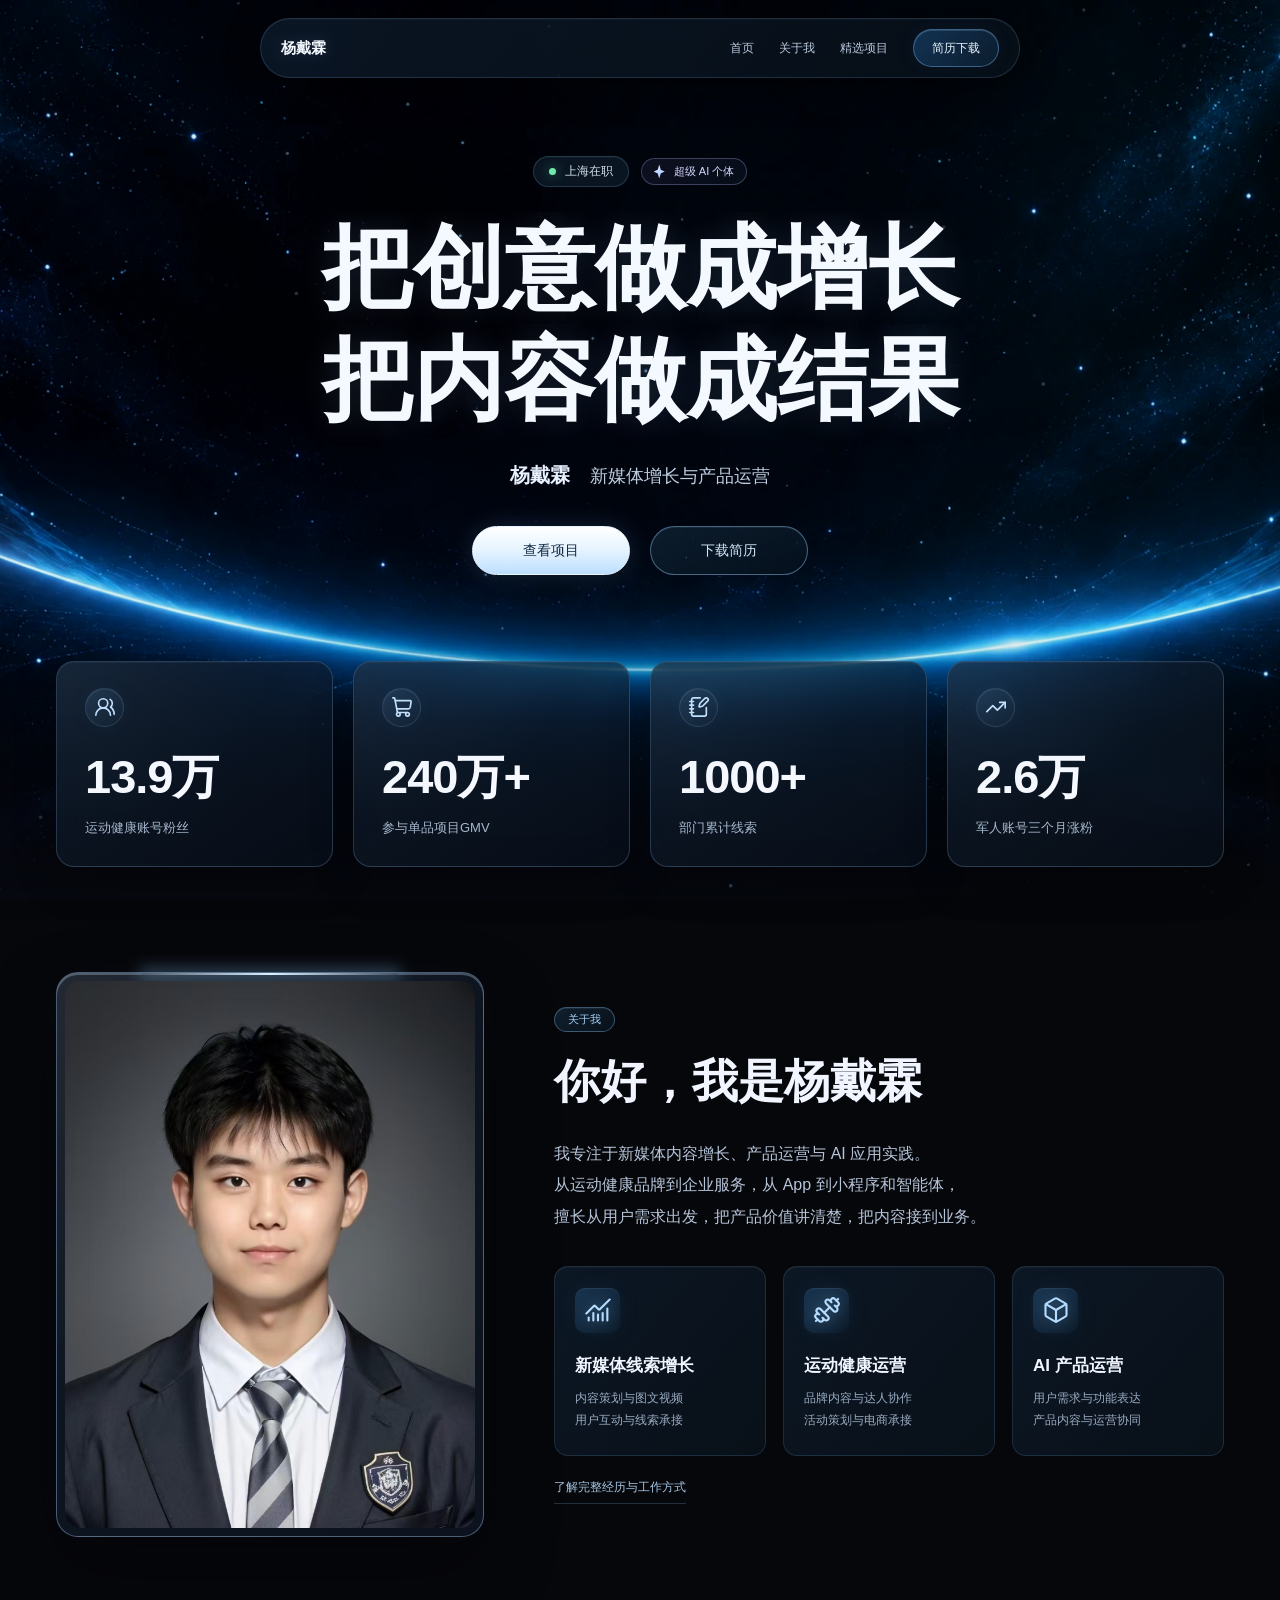
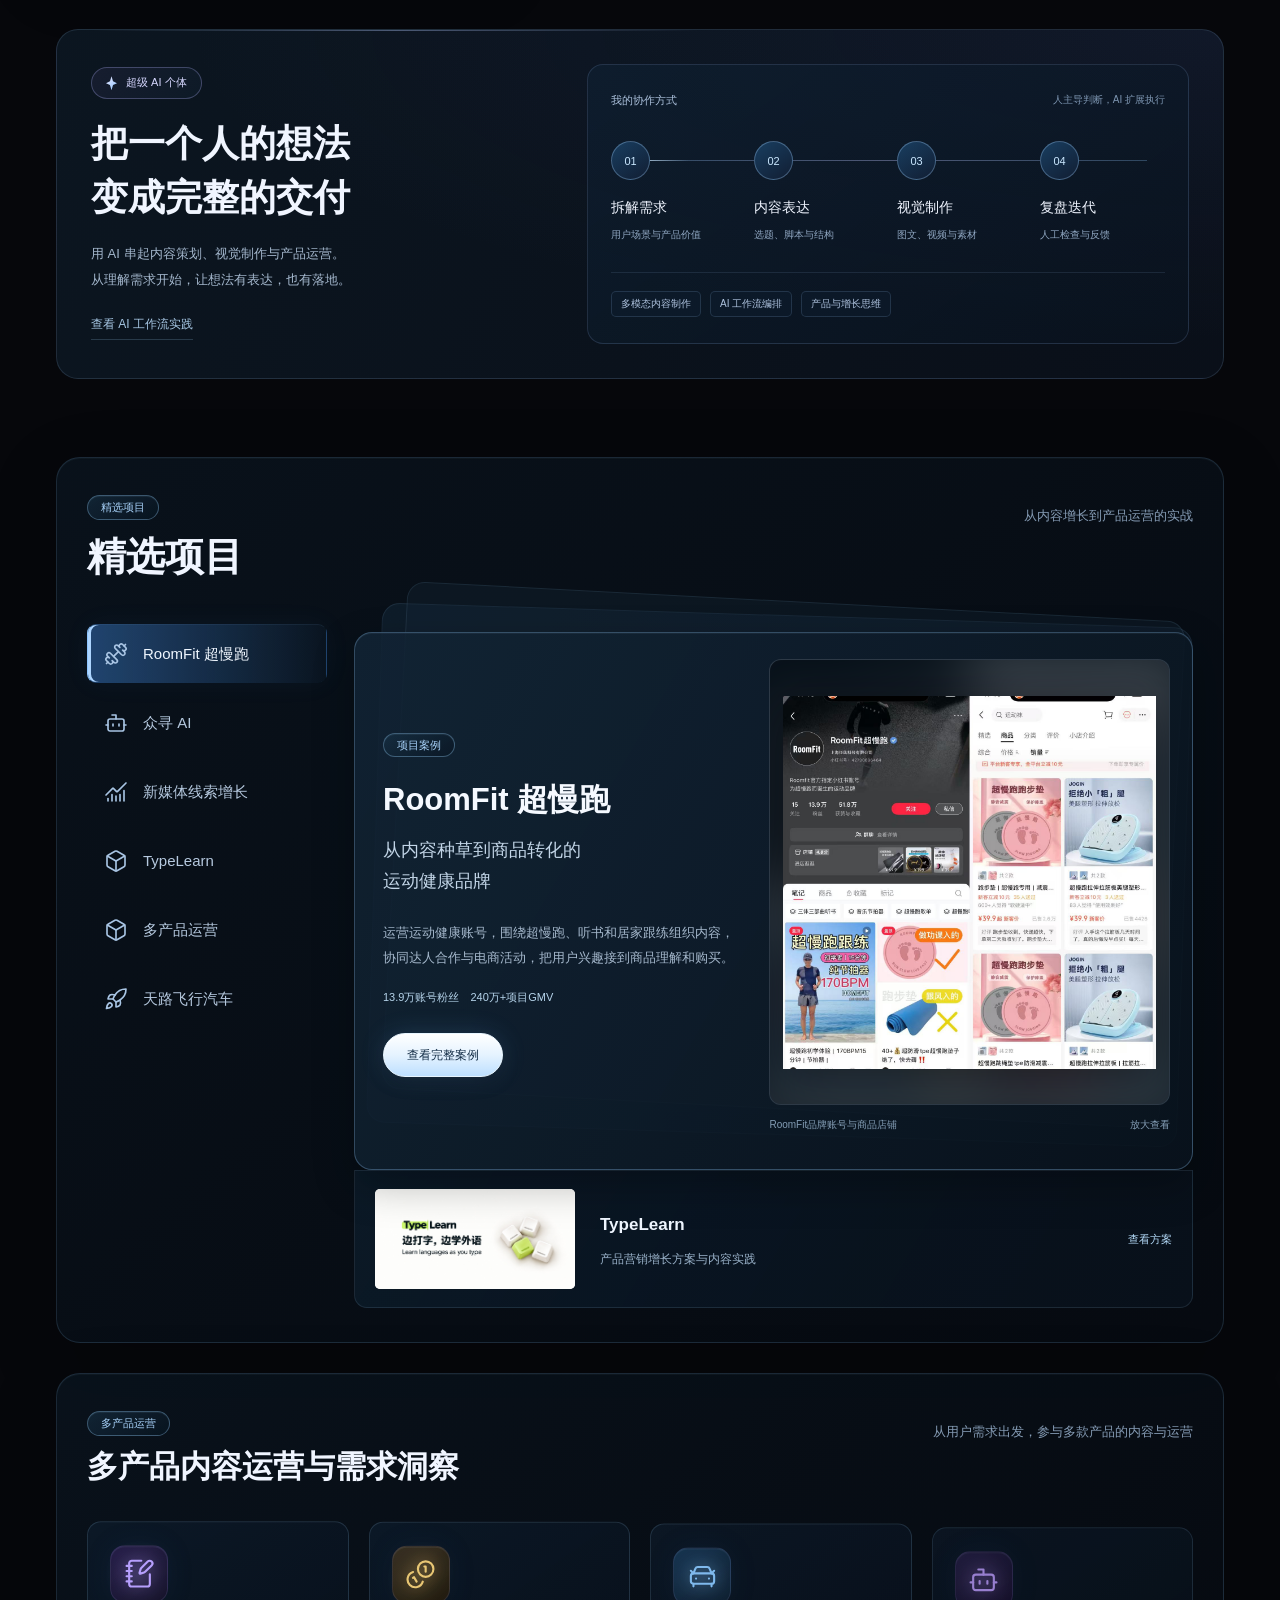
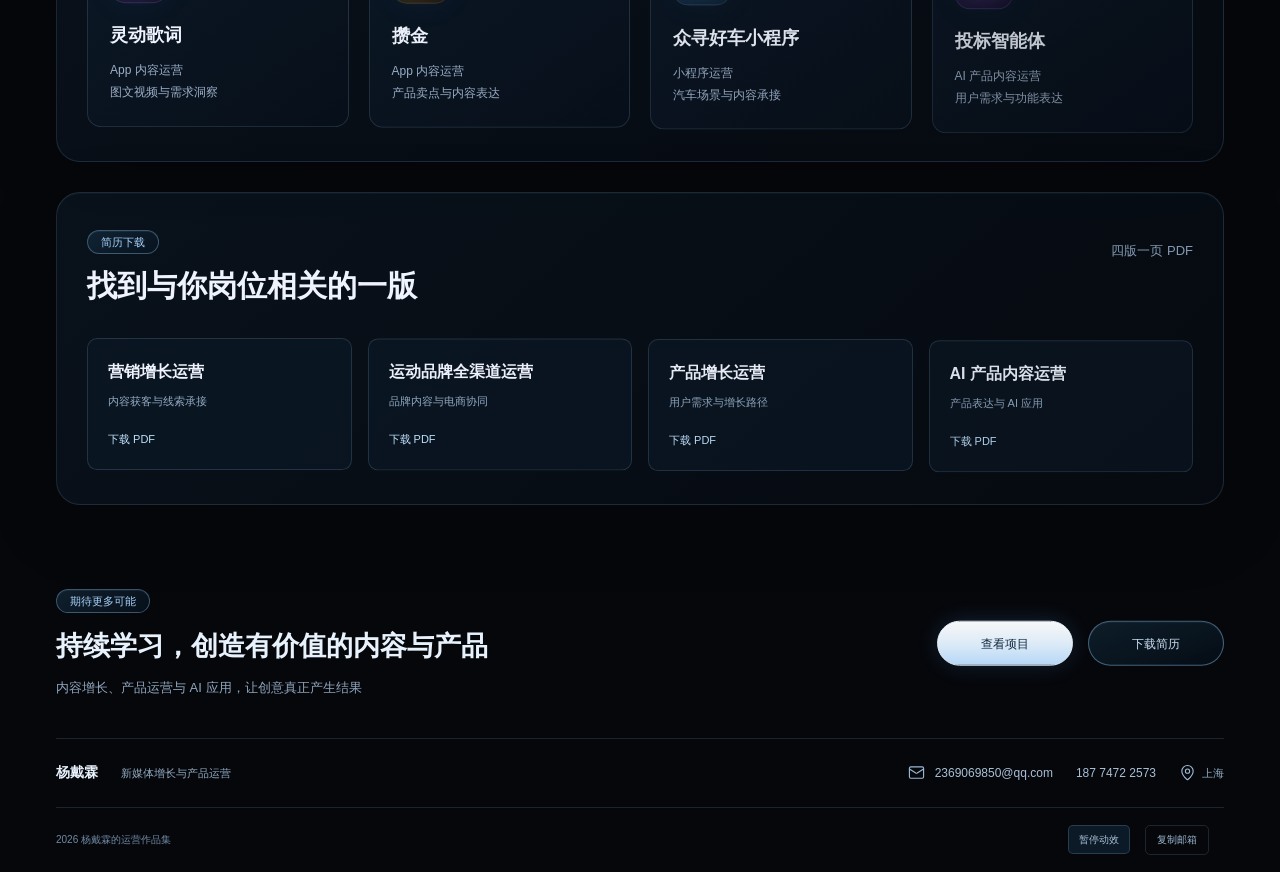
==== commit 851fcb32: "Add section motion, visible particles and polished AI portfolio visuals" ====
--- a/index.html
+++ b/index.html
@@ -1,4 +1,4 @@
-<!doctype html><html lang="zh-CN"><head><meta charset="utf-8"><meta name="viewport" content="width=device-width,initial-scale=1"><meta name="description" content="杨戴霖的求职作品集，展示新媒体线索增长、运动健康与AI产品运营项目。"><meta name="theme-color" content="#06070b"><meta property="og:title" content="杨戴霖的新媒体增长与产品运营作品集"><meta property="og:description" content="新媒体线索增长、运动健康与AI产品运营。"><title>杨戴霖的新媒体增长与产品运营作品集</title><link rel="icon" href="images/favicon.svg" type="image/svg+xml"><link rel="stylesheet" href="styles.css"><link rel="stylesheet" href="design.css"><script src="vendor/gsap.min.js" defer></script><script src="interactions.js" defer></script></head><body class="home original-home"><div class="space-backdrop" aria-hidden="true"></div><div class="bg-grid" aria-hidden="true"></div><canvas id="particle-canvas" aria-hidden="true"></canvas><a class="skip-link" href="#main">跳到正文</a><header class="site-header"><div class="header-inner"><a class="wordmark" href="index.html#hero">杨戴霖</a><nav aria-label="主导航"><a href="index.html#hero">首页</a><a href="index.html#about">关于我</a><a href="index.html#work">精选项目</a><a class="nav-resume" href="index.html#resume">简历下载</a></nav></div></header><main id="main"><section class="v-hero shell" id="hero"><p class="v-availability"><span></span>上海在职</p><h1>把创意做成增长<br>把内容做成结果</h1><p class="v-hero-subtitle">杨戴霖<span>新媒体增长与产品运营</span></p><div class="v-hero-actions"><a class="button v-button-primary" href="#work">查看项目</a><a class="button v-button-ghost" href="resume/resume-growth.pdf" download="杨戴霖_营销增长运营.pdf">下载简历</a></div></section><section class="v-stats shell" aria-label="代表成果"><div class="v-stat"><span class="v-stat-icon"><svg aria-hidden="true" focusable="false"
+<!doctype html><html lang="zh-CN"><head><meta charset="utf-8"><meta name="viewport" content="width=device-width,initial-scale=1"><meta name="description" content="杨戴霖的求职作品集，展示新媒体线索增长、运动健康与AI产品运营项目。"><meta name="theme-color" content="#06070b"><meta property="og:title" content="杨戴霖的新媒体增长与产品运营作品集"><meta property="og:description" content="新媒体线索增长、运动健康与AI产品运营。"><title>杨戴霖的新媒体增长与产品运营作品集</title><link rel="icon" href="images/favicon.svg" type="image/svg+xml"><link rel="stylesheet" href="styles.css"><link rel="stylesheet" href="design.css"><link rel="stylesheet" href="motion.css?v=motion2"><script src="vendor/gsap.min.js" defer></script><script src="interactions.js?v=motion2" defer></script><script src="motion.js?v=motion2" defer></script></head><body class="home original-home"><div class="space-backdrop" aria-hidden="true"></div><div class="bg-grid" aria-hidden="true"></div><canvas id="particle-canvas" aria-hidden="true"></canvas><a class="skip-link" href="#main">跳到正文</a><header class="site-header"><div class="header-inner"><a class="wordmark" href="index.html#hero">杨戴霖</a><nav aria-label="主导航"><a href="index.html#hero">首页</a><a href="index.html#about">关于我</a><a href="index.html#work">精选项目</a><a class="nav-resume" href="index.html#resume">简历下载</a></nav></div></header><main id="main"><section class="v-hero shell" id="hero"><div class="v-identity"><p class="v-availability"><span></span>上海在职</p><a class="ai-persona-tag hero-ai-tag" href="#ai-method"><span class="ai-spark" aria-hidden="true"></span>超级 AI 个体</a></div><h1><span class="hero-line"><span>把创意做成增长</span></span><span class="hero-line"><span>把内容做成结果</span></span></h1><p class="v-hero-subtitle">杨戴霖<span>新媒体增长与产品运营</span></p><div class="v-hero-actions"><a class="button v-button-primary" href="#work">查看项目</a><a class="button v-button-ghost" href="resume/resume-growth.pdf" download="杨戴霖_营销增长运营.pdf">下载简历</a></div></section><section class="v-stats shell" aria-label="代表成果"><div class="v-stat"><span class="v-stat-icon"><svg aria-hidden="true" focusable="false"
   xmlns="http://www.w3.org/2000/svg"
   width="24"
   height="24"
@@ -111,7 +111,7 @@
   <path d="m3.3 7 8.7 5 8.7-5" />
   <path d="M12 22V12" />
 </svg>
-</span><h3>AI 产品运营</h3><p>用户需求与功能表达<br>产品内容与运营协同</p></a></div><a class="v-about-more" href="about.html">了解完整经历与工作方式</a></div></section><section class="v-projects shell" id="work"><div class="v-section-heading"><div><span class="v-label">精选项目</span><h2>精选项目</h2></div><p>从内容增长到产品运营的实战</p></div><div class="v-project-layout"><nav class="v-project-nav" aria-label="项目选择"><a href="work/health.html" data-project="health" id="project-tab-health" aria-controls="project-panel-health"><svg aria-hidden="true" focusable="false"
+</span><h3>AI 产品运营</h3><p>用户需求与功能表达<br>产品内容与运营协同</p></a></div><a class="v-about-more" href="about.html">了解完整经历与工作方式</a></div></section><section class="v-ai-profile shell" id="ai-method"><div class="ai-profile-copy"><span class="ai-persona-tag"><span class="ai-spark" aria-hidden="true"></span>超级 AI 个体</span><h2>把一个人的想法<br>变成完整的交付</h2><p>用 AI 串起内容策划、视觉制作与产品运营。<br>从理解需求开始，让想法有表达，也有落地。</p><a class="v-about-more" href="work/ai.html">查看 AI 工作流实践</a></div><div class="ai-workbench"><div class="ai-workbench-top"><span>我的协作方式</span><span>人主导判断，AI 扩展执行</span></div><div class="ai-workflow" aria-label="从需求到交付的四步工作流"><div><span class="workflow-step">01</span><h3>拆解需求</h3><p>用户场景与产品价值</p></div><div><span class="workflow-step">02</span><h3>内容表达</h3><p>选题、脚本与结构</p></div><div><span class="workflow-step">03</span><h3>视觉制作</h3><p>图文、视频与素材</p></div><div><span class="workflow-step">04</span><h3>复盘迭代</h3><p>人工检查与反馈</p></div></div><div class="ai-skill-notes"><span>多模态内容制作</span><span>AI 工作流编排</span><span>产品与增长思维</span></div></div></section><section class="v-projects shell" id="work"><div class="v-section-heading"><div><span class="v-label">精选项目</span><h2>精选项目</h2></div><p>从内容增长到产品运营的实战</p></div><div class="v-project-layout"><nav class="v-project-nav" aria-label="项目选择"><a href="work/health.html" data-project="health" id="project-tab-health" aria-controls="project-panel-health"><svg aria-hidden="true" focusable="false"
   xmlns="http://www.w3.org/2000/svg"
   width="24"
   height="24"
@@ -210,7 +210,7 @@
   <path d="M9 12a22 22 0 0 1 2-3.95A12.88 12.88 0 0 1 22 2c0 2.72-.78 7.5-6 11a22.4 22.4 0 0 1-4 2z" />
   <path d="M9 12H4s.55-3.03 2-4c1.62-1.08 5 .05 5 .05" />
 </svg>
-<span>天路飞行汽车</span></a></nav><div class="v-project-column"><div class="v-project-stage"><article class="v-project-panel" data-project-panel="health" id="project-panel-health" aria-labelledby="project-tab-health" ><div class="v-project-copy"><span class="v-label">项目案例</span><h3>RoomFit 超慢跑</h3><p class="v-project-headline">从内容种草到商品转化的<br>运动健康品牌</p><p class="v-project-description">运营运动健康账号，围绕超慢跑、听书和居家跟练组织内容，协同达人合作与电商活动，把用户兴趣接到商品理解和购买。</p><p class="v-project-metric">13.9万账号粉丝　240万+项目GMV</p><a class="button v-button-primary" href="work/health.html">查看完整案例</a></div><div class="v-project-media"><figure class="v-case-shot "><a class="image-link" href="images/work-1.jpg" target="_blank" rel="noopener"><img src="images/work-1.jpg" width="1320" height="1320" alt="RoomFit品牌账号与商品店铺" loading="lazy"></a><figcaption><span>RoomFit品牌账号与商品店铺</span><span>放大查看</span></figcaption></figure></div></article><article class="v-project-panel" data-project-panel="ai" id="project-panel-ai" aria-labelledby="project-tab-ai" hidden><div class="v-project-copy"><span class="v-label">项目案例</span><h3>众寻 AI</h3><p class="v-project-headline">把 AI 产品能力<br>讲成用户听得懂的价值</p><p class="v-project-description">围绕账号授权、AI 私信与智能工牌，参与需求整理、功能表达和内容运营，用企业客户熟悉的业务场景承接产品价值。</p><p class="v-project-metric">智能工牌内容获得20+家企业询盘</p><a class="button v-button-primary" href="work/ai.html">查看完整案例</a></div><div class="v-project-media"><div class="v-ai-scene" aria-label="AI产品运营工作内容示意"><div class="v-ai-core"><svg aria-hidden="true" focusable="false"
+<span>天路飞行汽车</span></a></nav><div class="v-project-column"><div class="v-project-stage"><article class="v-project-panel" data-project-panel="health" id="project-panel-health" aria-labelledby="project-tab-health" ><div class="v-project-copy"><span class="v-label">项目案例</span><h3>RoomFit 超慢跑</h3><p class="v-project-headline">从内容种草到商品转化的<br>运动健康品牌</p><p class="v-project-description">运营运动健康账号，围绕超慢跑、听书和居家跟练组织内容，协同达人合作与电商活动，把用户兴趣接到商品理解和购买。</p><p class="v-project-metric">13.9万账号粉丝　240万+项目GMV</p><a class="button v-button-primary" href="work/health.html">查看完整案例</a></div><div class="v-project-media"><figure class="v-case-shot " style="--evidence-image:url(images/work-1.jpg)"><a class="image-link" href="images/work-1.jpg" target="_blank" rel="noopener"><img src="images/work-1.jpg" width="1320" height="1320" alt="RoomFit品牌账号与商品店铺" loading="lazy"></a><figcaption><span>RoomFit品牌账号与商品店铺</span><span>放大查看</span></figcaption></figure></div></article><article class="v-project-panel" data-project-panel="ai" id="project-panel-ai" aria-labelledby="project-tab-ai" hidden><div class="v-project-copy"><span class="v-label">项目案例</span><h3>众寻 AI</h3><p class="v-project-headline">把 AI 产品能力<br>讲成用户听得懂的价值</p><p class="v-project-description">围绕账号授权、AI 私信与智能工牌，参与需求整理、功能表达和内容运营，用企业客户熟悉的业务场景承接产品价值。</p><p class="v-project-metric">智能工牌内容获得20+家企业询盘</p><a class="button v-button-primary" href="work/ai.html">查看完整案例</a></div><div class="v-project-media"><div class="v-ai-scene" aria-label="AI产品运营工作内容示意"><div class="v-ai-core"><svg aria-hidden="true" focusable="false"
   xmlns="http://www.w3.org/2000/svg"
   width="24"
   height="24"
@@ -225,7 +225,7 @@
   <path d="m3.3 7 8.7 5 8.7-5" />
   <path d="M12 22V12" />
 </svg>
-<strong>众寻 AI</strong><span>产品价值表达</span></div><div class="v-ai-node v-node-one">用户反馈</div><div class="v-ai-node v-node-two">需求整理</div><div class="v-ai-node v-node-three">内容获客</div><p>账号授权、AI 私信与企业服务</p></div></div></article><article class="v-project-panel" data-project-panel="leads" id="project-panel-leads" aria-labelledby="project-tab-leads" hidden><div class="v-project-copy"><span class="v-label">项目案例</span><h3>新媒体线索增长</h3><p class="v-project-headline">做有共鸣的内容<br>也做有承接的获客</p><p class="v-project-description">面向军人、汽车、招商与企业服务，负责选题脚本、图文视频制作及互动复盘，与销售协同承接内容带来的咨询。</p><p class="v-project-metric">军人账号三个月涨粉2.6万　部门线索1000+</p><a class="button v-button-primary" href="work/leads.html">查看完整案例</a></div><div class="v-project-media"><figure class="v-case-shot contain"><a class="image-link" href="images/work-2.png" target="_blank" rel="noopener"><img src="images/work-2.png" width="1434" height="798" alt="汽车招商内容与评论咨询" loading="lazy"></a><figcaption><span>汽车招商内容与评论咨询</span><span>放大查看</span></figcaption></figure></div></article><article class="v-project-panel" data-project-panel="typelearn" id="project-panel-typelearn" aria-labelledby="project-tab-typelearn" hidden><div class="v-project-copy"><span class="v-label">项目案例</span><h3>TypeLearn</h3><p class="v-project-headline">从产品定位<br>到营销增长方案</p><p class="v-project-description">围绕“边打字，边学外语”的产品价值，开展市场与竞品研究，设计目标用户、渠道内容、账号分工与首轮需求验证。</p><p class="v-project-metric">增长方案、账号资料、内容排期与演示素材</p><a class="button v-button-primary" href="work/typelearn.html">查看完整案例</a></div><div class="v-project-media"><figure class="v-case-shot contain"><a class="image-link" href="images/typelearn-brand.jpg" target="_blank" rel="noopener"><img src="images/typelearn-brand.jpg" width="1774" height="887" alt="TypeLearn产品品牌与增长方案" loading="lazy"></a><figcaption><span>TypeLearn产品品牌与增长方案</span><span>放大查看</span></figcaption></figure></div></article><article class="v-project-panel" data-project-panel="software" id="project-panel-software" aria-labelledby="project-tab-software" hidden><div class="v-project-copy"><span class="v-label">项目案例</span><h3>多产品运营</h3><p class="v-project-headline">跨产品做内容<br>沿用户需求做运营</p><p class="v-project-description">参与灵动歌词、攒金、众寻好车小程序和投标智能体，通过图文视频、卖点提炼和需求梳理，帮助产品被理解、被使用。</p><p class="v-project-metric">覆盖 App、小程序与 AI 智能体</p><a class="button v-button-primary" href="work/software.html">查看完整案例</a></div><div class="v-project-media"><div class="v-software-scene"><div><span><svg aria-hidden="true" focusable="false"
+<strong>众寻 AI</strong><span>产品价值表达</span></div><div class="v-ai-node v-node-one">用户反馈</div><div class="v-ai-node v-node-two">需求整理</div><div class="v-ai-node v-node-three">内容获客</div><p>账号授权、AI 私信与企业服务</p></div></div></article><article class="v-project-panel" data-project-panel="leads" id="project-panel-leads" aria-labelledby="project-tab-leads" hidden><div class="v-project-copy"><span class="v-label">项目案例</span><h3>新媒体线索增长</h3><p class="v-project-headline">做有共鸣的内容<br>也做有承接的获客</p><p class="v-project-description">面向军人、汽车、招商与企业服务，负责选题脚本、图文视频制作及互动复盘，与销售协同承接内容带来的咨询。</p><p class="v-project-metric">军人账号三个月涨粉2.6万　部门线索1000+</p><a class="button v-button-primary" href="work/leads.html">查看完整案例</a></div><div class="v-project-media"><figure class="v-case-shot contain" style="--evidence-image:url(images/work-2.png)"><a class="image-link" href="images/work-2.png" target="_blank" rel="noopener"><img src="images/work-2.png" width="1434" height="798" alt="汽车招商内容与评论咨询" loading="lazy"></a><figcaption><span>汽车招商内容与评论咨询</span><span>放大查看</span></figcaption></figure></div></article><article class="v-project-panel" data-project-panel="typelearn" id="project-panel-typelearn" aria-labelledby="project-tab-typelearn" hidden><div class="v-project-copy"><span class="v-label">项目案例</span><h3>TypeLearn</h3><p class="v-project-headline">从产品定位<br>到营销增长方案</p><p class="v-project-description">围绕“边打字，边学外语”的产品价值，开展市场与竞品研究，设计目标用户、渠道内容、账号分工与首轮需求验证。</p><p class="v-project-metric">增长方案、账号资料、内容排期与演示素材</p><a class="button v-button-primary" href="work/typelearn.html">查看完整案例</a></div><div class="v-project-media"><figure class="v-typelearn-scene"><div class="typelearn-branding"><a class="image-link" href="images/typelearn-brand.jpg" target="_blank" rel="noopener"><img src="images/typelearn-brand.jpg" width="1774" height="887" alt="TypeLearn品牌与产品表达" loading="lazy"></a><span>把学习融入每一次输入</span></div><a class="image-link typelearn-phone" href="images/typelearn-demo.jpg" target="_blank" rel="noopener"><img src="images/typelearn-demo.jpg" width="1080" height="2346" alt="TypeLearn真实功能演示画面" loading="lazy"></a><figcaption><span>TypeLearn 品牌与功能演示</span><span>放大查看</span></figcaption></figure></div></article><article class="v-project-panel" data-project-panel="software" id="project-panel-software" aria-labelledby="project-tab-software" hidden><div class="v-project-copy"><span class="v-label">项目案例</span><h3>多产品运营</h3><p class="v-project-headline">跨产品做内容<br>沿用户需求做运营</p><p class="v-project-description">参与灵动歌词、攒金、众寻好车小程序和投标智能体，通过图文视频、卖点提炼和需求梳理，帮助产品被理解、被使用。</p><p class="v-project-metric">覆盖 App、小程序与 AI 智能体</p><a class="button v-button-primary" href="work/software.html">查看完整案例</a></div><div class="v-project-media"><div class="product-universe"><div class="universe-heading"><span>跨产品运营</span><span>内容与需求</span></div><div class="universe-art"><img src="images/product-universe.webp" width="1254" height="1254" alt="" loading="lazy"><span class="universe-label universe-lyrics">灵动歌词</span><span class="universe-label universe-gold">攒金</span><span class="universe-label universe-car">众寻好车</span><span class="universe-label universe-agent">投标智能体</span></div><div class="universe-bottom"><strong>理解产品，也理解使用它的人</strong><p>App、小程序与 AI 智能体的内容表达</p></div></div></div></article><article class="v-project-panel" data-project-panel="tianlu" id="project-panel-tianlu" aria-labelledby="project-tab-tianlu" hidden><div class="v-project-copy"><span class="v-label">项目案例</span><h3>天路飞行汽车</h3><p class="v-project-headline">科技品牌的日常运营<br>与专项内容策划</p><p class="v-project-description">服务天路飞行汽车客户，负责日常账号运营和策划，参与央视新闻网络直播的客户方专项内容策划。</p><p class="v-project-metric">客户日常内容与直播专项传播</p><a class="button v-button-primary" href="work/tianlu.html">查看完整案例</a></div><div class="v-project-media"><figure class="v-case-shot contain" style="--evidence-image:url(images/tianlu-poster.jpg)"><a class="image-link" href="images/tianlu-poster.jpg" target="_blank" rel="noopener"><img src="images/tianlu-poster.jpg" width="1600" height="2134" alt="天路飞行汽车网络直播品牌预告" loading="lazy"></a><figcaption><span>天路飞行汽车网络直播品牌预告</span><span>放大查看</span></figcaption></figure></div></article></div><a class="v-next-feature" href="work/typelearn.html"><img src="images/typelearn-brand.jpg" width="1774" height="887" alt="TypeLearn增长方案"><span><strong>TypeLearn</strong><span>产品营销增长方案与内容实践</span></span><span class="v-next-action">查看方案</span></a></div></div></section><section class="v-products shell"><div class="v-section-heading"><div><span class="v-label">多产品运营</span><h2>多产品内容运营与需求洞察</h2></div><p>从用户需求出发，参与多款产品的内容与运营</p></div><div class="v-product-grid"><a href="work/software.html"><span class="v-product-icon v-icon-0"><svg aria-hidden="true" focusable="false"
   xmlns="http://www.w3.org/2000/svg"
   width="24"
   height="24"
@@ -243,7 +243,7 @@
   <path d="M2 18h4" />
   <path d="M21.378 5.626a1 1 0 1 0-3.004-3.004l-5.01 5.012a2 2 0 0 0-.506.854l-.837 2.87a.5.5 0 0 0 .62.62l2.87-.837a2 2 0 0 0 .854-.506z" />
 </svg>
-</span><span><svg aria-hidden="true" focusable="false"
+</span><h3>灵动歌词</h3><p>App 内容运营<br>图文视频与需求洞察</p></a><a href="work/software.html"><span class="v-product-icon v-icon-1"><svg aria-hidden="true" focusable="false"
   xmlns="http://www.w3.org/2000/svg"
   width="24"
   height="24"
@@ -259,7 +259,7 @@
   <path d="m6.134 14.768.866-.5 2 3.464" />
   <circle cx="16" cy="8" r="6" />
 </svg>
-</span><span><svg aria-hidden="true" focusable="false"
+</span><h3>攒金</h3><p>App 内容运营<br>产品卖点与内容表达</p></a><a href="work/software.html"><span class="v-product-icon v-icon-2"><svg aria-hidden="true" focusable="false"
   xmlns="http://www.w3.org/2000/svg"
   width="24"
   height="24"
@@ -277,7 +277,7 @@
   <path d="M5 18v2" />
   <path d="M19 18v2" />
 </svg>
-</span><span><svg aria-hidden="true" focusable="false"
+</span><h3>众寻好车小程序</h3><p>小程序运营<br>汽车场景与内容承接</p></a><a href="work/software.html"><span class="v-product-icon v-icon-3"><svg aria-hidden="true" focusable="false"
   xmlns="http://www.w3.org/2000/svg"
   width="24"
   height="24"
@@ -295,76 +295,6 @@
   <path d="M15 13v2" />
   <path d="M9 13v2" />
 </svg>
-</span></div><strong>App、小程序与 AI 智能体</strong><p>多产品内容运营与需求洞察</p></div></div></article><article class="v-project-panel" data-project-panel="tianlu" id="project-panel-tianlu" aria-labelledby="project-tab-tianlu" hidden><div class="v-project-copy"><span class="v-label">项目案例</span><h3>天路飞行汽车</h3><p class="v-project-headline">科技品牌的日常运营<br>与专项内容策划</p><p class="v-project-description">服务天路飞行汽车客户，负责日常账号运营和策划，参与央视新闻网络直播的客户方专项内容策划。</p><p class="v-project-metric">客户日常内容与直播专项传播</p><a class="button v-button-primary" href="work/tianlu.html">查看完整案例</a></div><div class="v-project-media"><figure class="v-case-shot contain"><a class="image-link" href="images/tianlu-poster.jpg" target="_blank" rel="noopener"><img src="images/tianlu-poster.jpg" width="1600" height="2134" alt="天路飞行汽车网络直播品牌预告" loading="lazy"></a><figcaption><span>天路飞行汽车网络直播品牌预告</span><span>放大查看</span></figcaption></figure></div></article></div><a class="v-next-feature" href="work/typelearn.html"><img src="images/typelearn-brand.jpg" width="1774" height="887" alt="TypeLearn增长方案"><span><strong>TypeLearn</strong><span>产品营销增长方案与内容实践</span></span><span class="v-next-action">查看方案</span></a></div></div></section><section class="v-products shell"><div class="v-section-heading"><div><span class="v-label">多产品运营</span><h2>多产品内容运营与需求洞察</h2></div><p>从用户需求出发，参与多款产品的内容与运营</p></div><div class="v-product-grid"><a href="work/software.html"><span class="v-product-icon v-icon-0"><svg aria-hidden="true" focusable="false"
-  xmlns="http://www.w3.org/2000/svg"
-  width="24"
-  height="24"
-  viewBox="0 0 24 24"
-  fill="none"
-  stroke="currentColor"
-  stroke-width="2"
-  stroke-linecap="round"
-  stroke-linejoin="round"
->
-  <path d="M13.4 2H6a2 2 0 0 0-2 2v16a2 2 0 0 0 2 2h12a2 2 0 0 0 2-2v-7.4" />
-  <path d="M2 6h4" />
-  <path d="M2 10h4" />
-  <path d="M2 14h4" />
-  <path d="M2 18h4" />
-  <path d="M21.378 5.626a1 1 0 1 0-3.004-3.004l-5.01 5.012a2 2 0 0 0-.506.854l-.837 2.87a.5.5 0 0 0 .62.62l2.87-.837a2 2 0 0 0 .854-.506z" />
-</svg>
-</span><h3>灵动歌词</h3><p>App 内容运营<br>图文视频与需求洞察</p></a><a href="work/software.html"><span class="v-product-icon v-icon-1"><svg aria-hidden="true" focusable="false"
-  xmlns="http://www.w3.org/2000/svg"
-  width="24"
-  height="24"
-  viewBox="0 0 24 24"
-  fill="none"
-  stroke="currentColor"
-  stroke-width="2"
-  stroke-linecap="round"
-  stroke-linejoin="round"
->
-  <path d="M13.744 17.736a6 6 0 1 1-7.48-7.48" />
-  <path d="M15 6h1v4" />
-  <path d="m6.134 14.768.866-.5 2 3.464" />
-  <circle cx="16" cy="8" r="6" />
-</svg>
-</span><h3>攒金</h3><p>App 内容运营<br>产品卖点与内容表达</p></a><a href="work/software.html"><span class="v-product-icon v-icon-2"><svg aria-hidden="true" focusable="false"
-  xmlns="http://www.w3.org/2000/svg"
-  width="24"
-  height="24"
-  viewBox="0 0 24 24"
-  fill="none"
-  stroke="currentColor"
-  stroke-width="2"
-  stroke-linecap="round"
-  stroke-linejoin="round"
->
-  <path d="m21 8-2 2-1.5-3.7A2 2 0 0 0 15.646 5H8.4a2 2 0 0 0-1.903 1.257L5 10 3 8" />
-  <path d="M7 14h.01" />
-  <path d="M17 14h.01" />
-  <rect width="18" height="8" x="3" y="10" rx="2" />
-  <path d="M5 18v2" />
-  <path d="M19 18v2" />
-</svg>
-</span><h3>众寻好车小程序</h3><p>小程序运营<br>汽车场景与内容承接</p></a><a href="work/software.html"><span class="v-product-icon v-icon-3"><svg aria-hidden="true" focusable="false"
-  xmlns="http://www.w3.org/2000/svg"
-  width="24"
-  height="24"
-  viewBox="0 0 24 24"
-  fill="none"
-  stroke="currentColor"
-  stroke-width="2"
-  stroke-linecap="round"
-  stroke-linejoin="round"
->
-  <path d="M12 8V4H8" />
-  <rect width="16" height="12" x="4" y="8" rx="2" />
-  <path d="M2 14h2" />
-  <path d="M20 14h2" />
-  <path d="M15 13v2" />
-  <path d="M9 13v2" />
-</svg>
 </span><h3>投标智能体</h3><p>AI 产品内容运营<br>用户需求与功能表达</p></a></div></section><section class="v-resume shell" id="resume"><div class="v-section-heading"><div><span class="v-label">简历下载</span><h2>找到与你岗位相关的一版</h2></div><p>四版一页 PDF</p></div><div class="v-resume-grid"><a href="resume/resume-growth.pdf" download="杨戴霖_营销增长运营.pdf"><div><h3>营销增长运营</h3><p>内容获客与线索承接</p></div><span>下载 PDF</span></a><a href="resume/resume-brand.pdf" download="杨戴霖_运动品牌全渠道运营.pdf"><div><h3>运动品牌全渠道运营</h3><p>品牌内容与电商协同</p></div><span>下载 PDF</span></a><a href="resume/resume-product.pdf" download="杨戴霖_产品增长运营.pdf"><div><h3>产品增长运营</h3><p>用户需求与增长路径</p></div><span>下载 PDF</span></a><a href="resume/resume-ai.pdf" download="杨戴霖_AI产品内容运营.pdf"><div><h3>AI 产品内容运营</h3><p>产品表达与 AI 应用</p></div><span>下载 PDF</span></a></div></section></main><footer class="contact"><div class="shell v-footer-main"><div><span class="v-label">期待更多可能</span><h2>持续学习，创造有价值的内容与产品</h2><p>内容增长、产品运营与 AI 应用，让创意真正产生结果</p></div><div class="v-footer-actions"><a class="button v-button-primary" href="index.html#work">查看项目</a><a class="button v-button-ghost" href="resume/resume-growth.pdf" download="杨戴霖_营销增长运营.pdf">下载简历</a></div></div><div class="shell v-contact-row"><div><strong>杨戴霖</strong><span>新媒体增长与产品运营</span></div><div><a class="email" href="mailto:2369069850@qq.com"><svg aria-hidden="true" focusable="false"
   xmlns="http://www.w3.org/2000/svg"
   width="24"
@@ -393,4 +323,4 @@
   <path d="M20 10c0 4.993-5.539 10.193-7.399 11.799a1 1 0 0 1-1.202 0C9.539 20.193 4 14.993 4 10a8 8 0 0 1 16 0" />
   <circle cx="12" cy="10" r="3" />
 </svg>
-上海</span></div></div><div class="shell v-bottom-row"><span>2026 杨戴霖的运营作品集</span><div><button id="copy-email" class="copy-email" type="button" hidden>复制邮箱</button><p class="copy-status" role="status" aria-live="polite"></p></div></div></footer><dialog class="image-viewer" aria-labelledby="viewer-title"><div class="viewer-toolbar"><p id="viewer-title">作品图片</p><button type="button" class="viewer-close button">关闭</button></div><div class="viewer-stage" tabindex="0" aria-label="图片区域，放大后可滚动查看"><img alt=""></div><div class="viewer-footer"><div class="viewer-pagination"><button class="button" type="button" id="viewer-prev">上一张</button><span id="viewer-count" aria-live="polite"></span><button class="button" type="button" id="viewer-next">下一张</button></div><div class="viewer-actions"><button class="button" id="viewer-zoom" type="button" aria-pressed="false">放大</button><a class="button" id="viewer-original" target="_blank" rel="noopener">原图</a></div></div></dialog></body></html>+上海</span></div></div><div class="shell v-bottom-row"><span>2026 杨戴霖的运营作品集</span><div><button class="motion-toggle" type="button" hidden aria-pressed="true">暂停动效</button><button id="copy-email" class="copy-email" type="button" hidden>复制邮箱</button><p class="copy-status" role="status" aria-live="polite"></p></div></div></footer><dialog class="image-viewer" aria-labelledby="viewer-title"><div class="viewer-toolbar"><p id="viewer-title">作品图片</p><button type="button" class="viewer-close button">关闭</button></div><div class="viewer-stage" tabindex="0" aria-label="图片区域，放大后可滚动查看"><img alt=""></div><div class="viewer-footer"><div class="viewer-pagination"><button class="button" type="button" id="viewer-prev">上一张</button><span id="viewer-count" aria-live="polite"></span><button class="button" type="button" id="viewer-next">下一张</button></div><div class="viewer-actions"><button class="button" id="viewer-zoom" type="button" aria-pressed="false">放大</button><a class="button" id="viewer-original" target="_blank" rel="noopener">原图</a></div></div></dialog></body></html>
--- a/motion.css
+++ b/motion.css
@@ -0,0 +1,16 @@
+body{overflow-x:clip}#particle-canvas{opacity:.92}.site-header{transition:background .35s,border-color .35s,box-shadow .35s}.site-header.is-scrolled{background:#08131de8;border-color:#8eb8e24d;box-shadow:0 12px 40px #0008,inset 0 1px #def0ff0d}
+.v-identity{display:flex;justify-content:center;align-items:center;gap:12px;flex-wrap:wrap}.v-availability{margin:0}.ai-persona-tag{display:inline-flex;align-items:center;gap:9px;padding:6px 14px;border:1px solid #b6b5ff4a;border-radius:99px;color:#d7d8ff;background:linear-gradient(125deg,#3d37653b,#172d443b);font-size:11px;line-height:1.6;font-weight:500;white-space:nowrap}.ai-spark{width:11px;height:14px;background:linear-gradient(135deg,#f0eaff,#8dc4ff);clip-path:polygon(50% 0,64% 37%,100% 50%,64% 63%,50% 100%,36% 63%,0 50%,36% 37%);filter:drop-shadow(0 0 5px #b3b3ff)}.hero-ai-tag{padding:4px 12px;font-size:11px}.hero-line{display:block;overflow:hidden;padding-bottom:.08em;margin-bottom:-.08em}.hero-line>span{display:block;will-change:transform}.about-tags .ai-persona-tag{font-size:12px;padding:7px 13px}
+.v-ai-profile{display:grid;grid-template-columns:.86fr 1.14fr;align-items:center;gap:42px;padding:34px;margin-bottom:78px;border:1px solid #8eacd42c;border-radius:22px;background:radial-gradient(ellipse at 100% 0,#38487e24,transparent 63%),linear-gradient(120deg,#0d1a26c9,#0b121dc9);position:relative;isolation:isolate;scroll-margin-top:100px}.v-ai-profile::before{content:'';position:absolute;top:0;left:36px;right:45%;height:1px;background:linear-gradient(90deg,transparent,#a6bbec6b,transparent)}.ai-profile-copy h2{font-size:37px;line-height:1.45;font-weight:650;letter-spacing:0;margin:18px 0 17px}.ai-profile-copy>p{font-size:13px;line-height:2;color:#a5b8ce}.ai-profile-copy .v-about-more{font-size:12px;margin-top:20px}.ai-workbench{padding:26px 23px;border:1px solid #92afe82b;border-radius:16px;background:linear-gradient(145deg,#1023378f,#0a14219e);min-width:0}.ai-workbench-top{display:flex;align-items:center;justify-content:space-between;gap:14px;color:#acc1dc;font-size:11px;line-height:1.7}.ai-workbench-top>span:last-child{font-size:10px;color:#7d95b1}.ai-workflow{position:relative;display:grid;grid-template-columns:repeat(4,minmax(0,1fr));gap:18px;margin:32px 0 28px;overflow:hidden}.ai-workflow::before{content:'';position:absolute;top:19px;left:18px;right:18px;height:1px;background:linear-gradient(90deg,#81b8eb4d,#c1c6ff5c,#81b8eb4d)}.ai-workflow::after{content:'';position:absolute;top:19px;left:0;width:24%;height:1px;background:linear-gradient(90deg,transparent,#d4ecff,transparent);pointer-events:none}.ai-workflow>div{position:relative;z-index:1;min-width:0}.workflow-step{display:flex;align-items:center;justify-content:center;width:39px;height:39px;border:1px solid #99c5ef5c;background:linear-gradient(145deg,#193e60,#111e33);border-radius:50%;color:#cbe8ff;font-size:11px;font-variant-numeric:tabular-nums}.ai-workflow h3{font-size:14px;font-weight:500;margin:17px 0 8px}.ai-workflow p{font-size:10px;line-height:1.8;color:#8fa6c1}.ai-skill-notes{display:flex;align-items:center;flex-wrap:wrap;gap:9px;padding-top:18px;border-top:1px solid #7e9dc627}.ai-skill-notes>span{font-size:10px;line-height:1.8;color:#b0c4e0;padding:3px 9px;border:1px solid #8db0dd2e;border-radius:5px;background:#1021345c}
+.motion-card{position:relative;isolation:isolate;transform-style:preserve-3d;transition:border-color .3s,box-shadow .3s}.motion-card::after{content:'';position:absolute;inset:0;border-radius:inherit;z-index:-1;pointer-events:none;opacity:0;background:radial-gradient(260px circle at var(--pointer-x,50%) var(--pointer-y,30%),#91c7ff21,transparent 70%);transition:opacity .3s}.motion-card:hover::after,.motion-card:focus-visible::after{opacity:1}.motion-card:hover{border-color:#accfff69;box-shadow:0 15px 40px #0005,inset 0 1px #d4eaff17}.v-cap-icon,.v-product-icon{transition:box-shadow .3s,filter .3s}.motion-card:hover .v-cap-icon,.motion-card:hover .v-product-icon{box-shadow:0 0 25px #8ab8ff21;filter:brightness(1.15)}.button{transition:box-shadow .25s,border-color .25s,background .25s,filter .25s}.v-button-primary:hover{box-shadow:0 0 28px #b3deff4a,0 6px 20px #1b5c8e33;filter:brightness(1.06)}.v-button-ghost:hover{border-color:#c6e5ffb8;box-shadow:inset 0 0 20px #6ebcff13}.v-project-nav a{transition:background .28s,border-color .28s,color .28s,box-shadow .28s}.v-project-nav a[aria-selected=true]{box-shadow:inset 3px 0 #add5ff,0 0 28px #4c9fe70d}.v-project-panel{position:relative;isolation:isolate;overflow:hidden}.v-project-panel::after{content:'';position:absolute;inset:0;pointer-events:none;background:linear-gradient(115deg,transparent 20%,#9ecbff0b 45%,transparent 65%);transform:translateX(-110%);opacity:0;z-index:3}.v-project-panel.is-switching::after{animation:panelSheen .9s ease-out forwards}.v-project-media{min-width:0;transform-origin:center}
+.product-universe{display:grid;grid-template-rows:auto 1fr auto;width:100%;min-height:446px;border:1px solid #8db9df33;border-radius:13px;background:radial-gradient(ellipse at 30% 20%,#203a5a2b,transparent 65%),#07111b;position:relative;overflow:hidden}.universe-heading{position:relative;z-index:2;display:flex;justify-content:space-between;align-items:center;gap:14px;padding:20px 22px 0;font-size:10px;letter-spacing:.04em;color:#a0bbd5}.universe-heading>span:last-child{font-size:9px;color:#6e899f}.universe-art{position:relative;min-height:0;height:335px;align-self:center;overflow:hidden}.universe-art>img{width:100%;height:100%;object-fit:contain;mix-blend-mode:screen;transform-origin:center;will-change:transform}.universe-label{position:absolute;z-index:2;font-size:10px;color:#cfdfed;line-height:1.6;white-space:nowrap;border:1px solid #a4c7eb36;background:linear-gradient(120deg,#152a41c9,#0b1727c9);backdrop-filter:blur(14px);padding:5px 10px;border-radius:99px;box-shadow:0 5px 18px #0004}.universe-lyrics{top:16%;left:5%}.universe-gold{top:54%;left:3%;color:#e4cfaa;border-color:#dfbd7e4a;background:#2e251ac9}.universe-agent{top:20%;right:3%;color:#ddd7fa}.universe-car{bottom:13%;right:5%}.universe-bottom{padding:0 22px 22px;position:relative;z-index:2}.universe-bottom strong{font-size:16px;font-weight:500;line-height:1.7;color:#e1edfa}.universe-bottom p{font-size:10px;color:#819cb4;margin-top:6px;line-height:1.7}
+.v-case-shot .image-link{position:relative;height:446px;flex:none;display:grid;place-items:center;padding:13px;background:#07111b;isolation:isolate}.v-case-shot .image-link::before{content:'';position:absolute;inset:0;z-index:-1;background:var(--evidence-image) center/cover;filter:blur(25px);opacity:.19;transform:scale(1.12)}.v-case-shot img{position:relative;width:100%;height:100%;object-fit:contain!important;object-position:center!important;filter:drop-shadow(0 9px 22px #0005)}.v-case-shot figcaption{font-size:10px;line-height:1.8}.v-typelearn-scene{position:relative;width:100%;height:446px;border-radius:13px;border:1px solid #d3e2e251;overflow:hidden;background:radial-gradient(ellipse at 0 0,#fbfcf6,transparent 75%),linear-gradient(140deg,#e2ebdf,#c5d7df);isolation:isolate}.v-typelearn-scene::before{content:'';position:absolute;width:290px;height:290px;border:1px solid #71898426;border-radius:50%;left:-100px;bottom:-40px}.typelearn-branding{position:absolute;width:54%;left:0;top:110px;padding:0 18px}.typelearn-branding>.image-link{display:block;border-radius:8px;overflow:hidden;background:#fff}.typelearn-branding img{width:100%;height:auto;object-fit:contain}.typelearn-branding>span{display:block;font-size:12px;line-height:1.9;color:#415c62;margin-top:20px}.typelearn-phone{position:absolute;right:18px;top:38px;height:353px;width:43%;max-width:185px;border:6px solid #253846;background:#253846;border-radius:23px;overflow:hidden;box-shadow:15px 20px 32px #233e5340;transform:rotate(5deg);transition:transform .4s}.typelearn-phone img{width:100%;height:100%;object-fit:contain;border-radius:16px}.v-typelearn-scene figcaption{display:flex;justify-content:space-between;gap:12px;position:absolute;left:17px;right:17px;bottom:14px;font-size:9px;line-height:1.6;color:#4a646a}.v-typelearn-scene figcaption>span:last-child{white-space:nowrap}.typelearn-phone:hover{transform:rotate(1deg) translateY(-3px)}
+.software-cover{padding:0!important;background:none!important}.product-universe-wide{max-width:100%;min-height:570px;border-radius:18px}.product-universe-wide .universe-heading{padding:25px 30px 0;font-size:12px}.product-universe-wide .universe-art{height:440px;width:100%;max-width:640px;margin:auto}.product-universe-wide .universe-label{font-size:12px}.product-universe-wide .universe-bottom{padding:0 30px 26px;text-align:center}.product-universe-wide .universe-bottom strong{font-size:21px}.product-universe-wide .universe-bottom p{font-size:12px}
+.motion-toggle{padding:5px 10px;border:1px solid #8db8d839;border-radius:5px;font:inherit;font-size:10px;line-height:1.7;color:#a7bed5;background:#0c1a27;cursor:pointer;transition:border-color .2s,color .2s}.motion-toggle:hover{color:#e0f2ff;border-color:#8db8d880}.v-bottom-row>div{flex-wrap:wrap;justify-content:flex-end}
+body[data-motion=on] .universe-art>img{animation:universeFloat 9s ease-in-out infinite!important}body[data-motion=on] .universe-label{animation:labelFloat 6s ease-in-out infinite!important}body[data-motion=on] .universe-gold{animation-delay:-1.5s!important}body[data-motion=on] .universe-car{animation-delay:-3s!important}body[data-motion=on] .universe-agent{animation-delay:-4.5s!important}body[data-motion=on] .ai-workflow::after{animation:workflowTravel 4s linear infinite!important}body[data-motion=on] .workflow-step{animation:workflowPulse 3.2s ease-out infinite!important}body[data-motion=on] .ai-workflow>div:nth-child(2) .workflow-step{animation-delay:.8s!important}body[data-motion=on] .ai-workflow>div:nth-child(3) .workflow-step{animation-delay:1.6s!important}body[data-motion=on] .ai-workflow>div:nth-child(4) .workflow-step{animation-delay:2.4s!important}body[data-motion=off] *,body[data-motion=off] *::before,body[data-motion=off] *::after{animation-play-state:paused!important;transition:none!important}
+@keyframes universeFloat{0%,100%{transform:translateY(3px) scale(.98)}50%{transform:translateY(-5px) scale(1)}}@keyframes labelFloat{0%,100%{transform:translateY(0)}50%{transform:translateY(-5px)}}@keyframes workflowTravel{from{transform:translateX(-110%)}to{transform:translateX(500%)}}@keyframes workflowPulse{0%,65%,100%{box-shadow:0 0 0 0 #9dcaff00}20%{box-shadow:0 0 0 8px #9dcaff14}}@keyframes panelSheen{0%{transform:translateX(-110%);opacity:0}20%{opacity:1}100%{transform:translateX(110%);opacity:0}}
+@media(max-width:1100px){.v-ai-profile{padding:28px;gap:28px;grid-template-columns:1fr 1.1fr;margin-bottom:65px}.ai-profile-copy h2{font-size:30px}.ai-profile-copy>p{font-size:12px}.ai-workbench{padding:22px 19px}.ai-workflow{grid-template-columns:1fr 1fr;gap:22px;margin:24px 0}.ai-workflow::before,.ai-workflow::after{display:none}.ai-workflow h3{font-size:13px;margin-top:11px}.ai-workbench-top{align-items:start;flex-direction:column;gap:4px}.ai-skill-notes{gap:7px}.ai-skill-notes>span{font-size:9px;padding:3px 7px}.product-universe{min-height:420px}.universe-art{height:306px}.universe-heading{padding:17px 16px 0;font-size:9px}.universe-heading>span:last-child{font-size:8px}.universe-bottom{padding:0 16px 19px}.universe-bottom strong{font-size:14px}.universe-bottom p{font-size:9px}.universe-label{font-size:9px;padding:4px 8px}.v-case-shot .image-link,.v-typelearn-scene{height:420px}.typelearn-branding{top:110px;padding-inline:13px}.typelearn-branding>span{font-size:10px}.typelearn-phone{right:10px;top:43px;height:320px;border-width:5px;border-radius:18px}.v-typelearn-scene figcaption{font-size:8px;left:11px;right:11px}.product-universe-wide{min-height:570px}.product-universe-wide .universe-art{height:440px}}
+@media(max-width:780px){.v-ai-profile{grid-template-columns:1fr;gap:28px;padding:28px;margin-bottom:55px}.ai-profile-copy h2{font-size:36px}.ai-profile-copy>p{font-size:14px}.ai-workflow{grid-template-columns:repeat(4,minmax(0,1fr));gap:15px}.ai-workflow::before,.ai-workflow::after{display:block}.ai-workbench-top{flex-direction:row;align-items:center}.ai-workflow p{font-size:10px}.ai-skill-notes>span{font-size:10px}.v-case-shot .image-link,.v-typelearn-scene{height:375px}.typelearn-phone{height:284px;top:39px}.typelearn-branding{top:94px}.product-universe{min-height:375px}.universe-art{height:270px}.universe-bottom strong{font-size:13px}.universe-label{font-size:9px}.product-universe-wide{min-height:520px}.product-universe-wide .universe-art{height:390px}}
+@media(max-width:540px){.v-identity{gap:8px}.hero-ai-tag{padding:4px 10px;font-size:9px}.hero-ai-tag .ai-spark{width:9px;height:11px}.v-availability{font-size:9px}.v-hero h1{margin-top:23px}.v-ai-profile{padding:23px 18px;gap:25px;margin-bottom:25px;border-radius:17px;scroll-margin-top:88px}.ai-persona-tag{font-size:10px;padding:5px 11px}.ai-profile-copy h2{font-size:29px;margin-top:17px;margin-bottom:14px}.ai-profile-copy>p{font-size:12px;line-height:1.95}.ai-profile-copy .v-about-more{font-size:11px;margin-top:18px}.ai-workbench{padding:18px 15px;border-radius:11px}.ai-workbench-top{flex-direction:column;align-items:start;gap:5px;font-size:10px}.ai-workbench-top>span:last-child{font-size:9px}.ai-workflow{grid-template-columns:1fr 1fr;gap:24px 16px;margin:22px 0}.ai-workflow::before,.ai-workflow::after{display:none}.workflow-step{width:34px;height:34px;font-size:10px}.ai-workflow h3{font-size:13px;margin-top:13px}.ai-workflow p{font-size:10px}.ai-skill-notes{gap:6px;padding-top:15px}.ai-skill-notes>span{font-size:9px;padding:3px 7px}.v-case-shot .image-link,.v-typelearn-scene{height:302px}.v-case-shot .image-link{padding:10px}.v-case-shot figcaption{font-size:8px}.typelearn-phone{height:236px;top:30px;right:13px;width:41%;border:4px solid #253846;border-radius:15px;box-shadow:8px 12px 20px #233e5340}.typelearn-phone img{border-radius:10px}.typelearn-branding{top:79px;padding-inline:12px}.typelearn-branding>span{font-size:9px;line-height:1.8;margin-top:14px}.v-typelearn-scene figcaption{font-size:7px;bottom:10px;left:10px;right:10px;gap:8px}.product-universe{min-height:330px;border-radius:10px}.universe-art{height:240px}.universe-heading{padding:15px 13px 0;font-size:8px}.universe-heading>span:last-child{font-size:8px}.universe-label{font-size:8px;padding:4px 7px}.universe-bottom{padding:0 13px 16px}.universe-bottom strong{font-size:12px}.universe-bottom p{font-size:8px;margin-top:5px}.product-universe-wide{min-height:410px}.product-universe-wide .universe-art{height:300px}.product-universe-wide .universe-heading{font-size:9px;padding:18px 17px 0}.product-universe-wide .universe-label{font-size:9px}.product-universe-wide .universe-bottom{padding:0 15px 20px}.product-universe-wide .universe-bottom strong{font-size:15px}.product-universe-wide .universe-bottom p{font-size:10px}.motion-toggle{font-size:9px;min-height:28px;padding:4px 8px}.v-bottom-row>div{max-width:64%;display:flex;flex-direction:row;gap:7px;align-items:start}.v-bottom-row .copy-status{flex-basis:100%}.v-bottom-row>span{max-width:36%;line-height:1.7}}
+@media print{.motion-toggle{display:none!important}main *{opacity:1!important;transform:none!important;animation:none!important}.v-ai-profile{background:white;color:#111;border-color:#bbb;break-inside:avoid}.ai-profile-copy>p,.ai-workflow p,.ai-skill-notes>span{color:#333}.hero-line{overflow:visible}}
+
+.universe-art>img{mask-image:radial-gradient(ellipse at center,#000 45%,#000 52%,transparent 75%)}
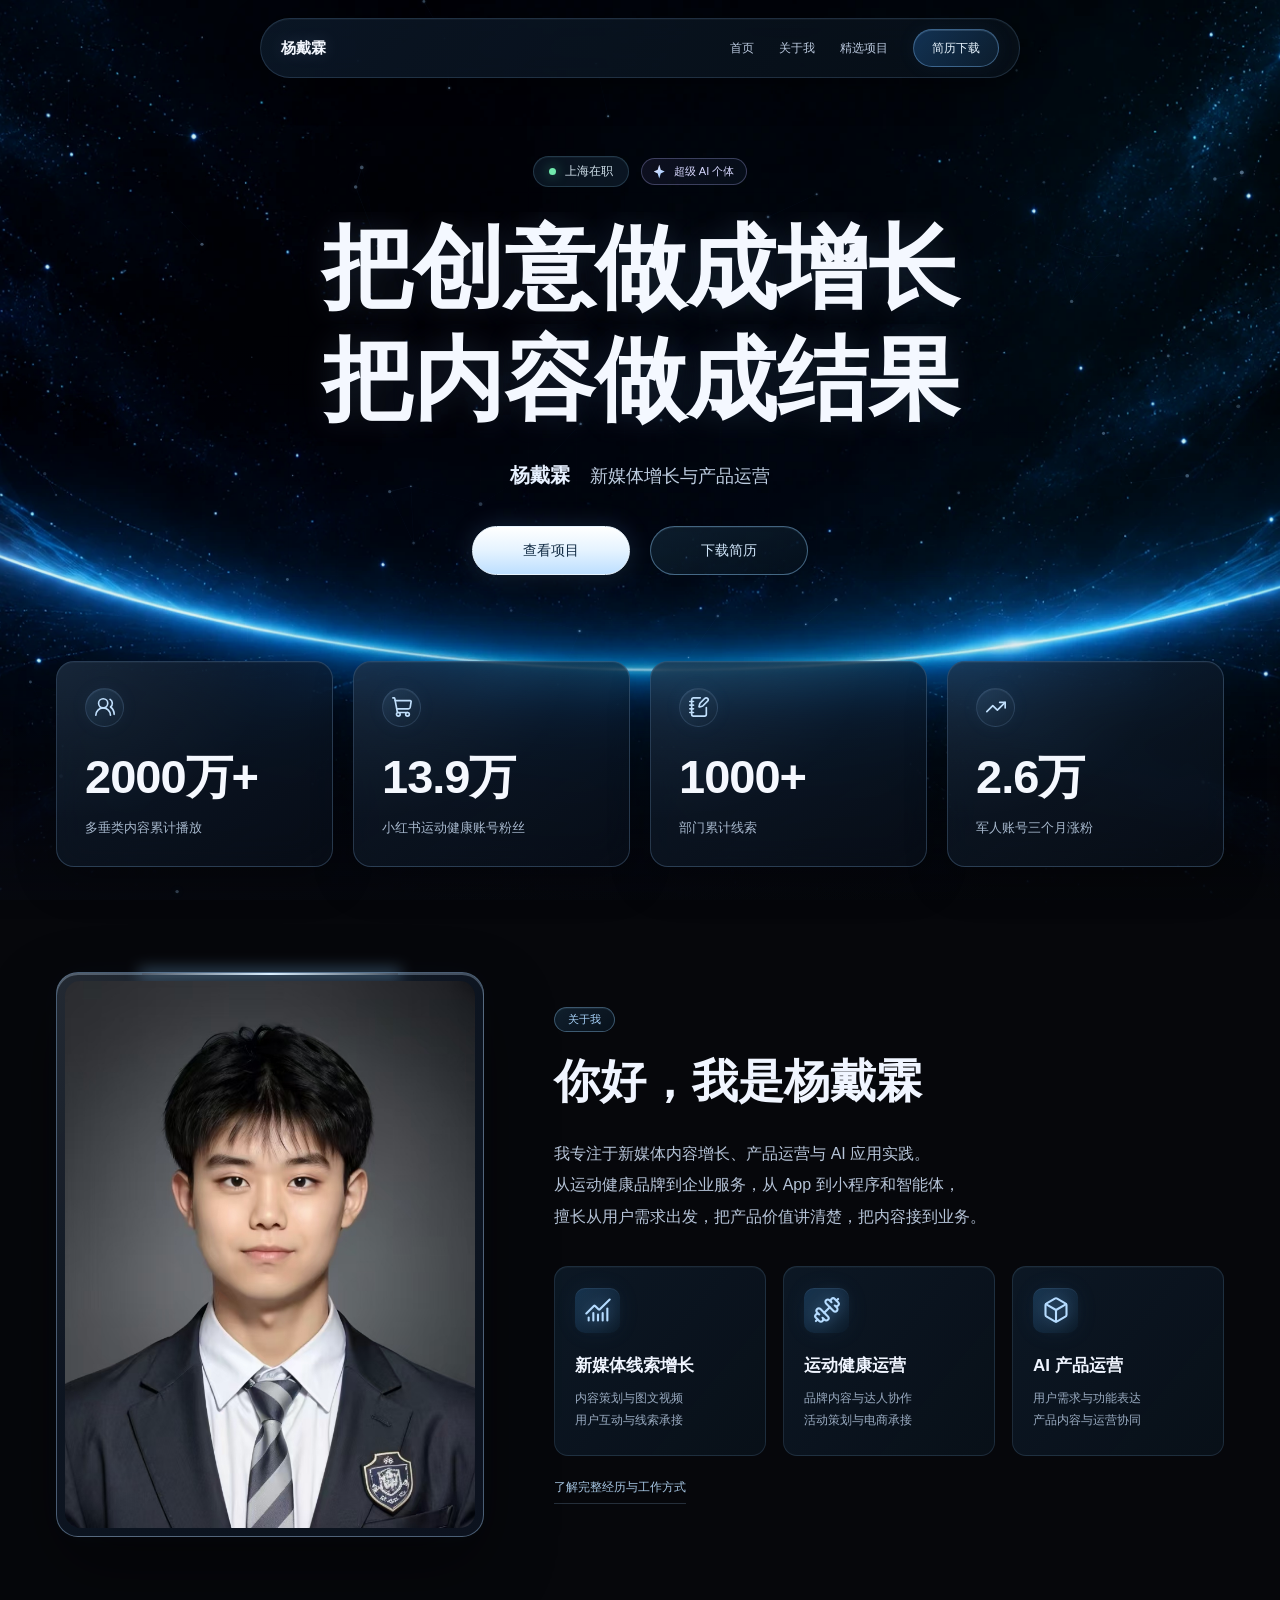
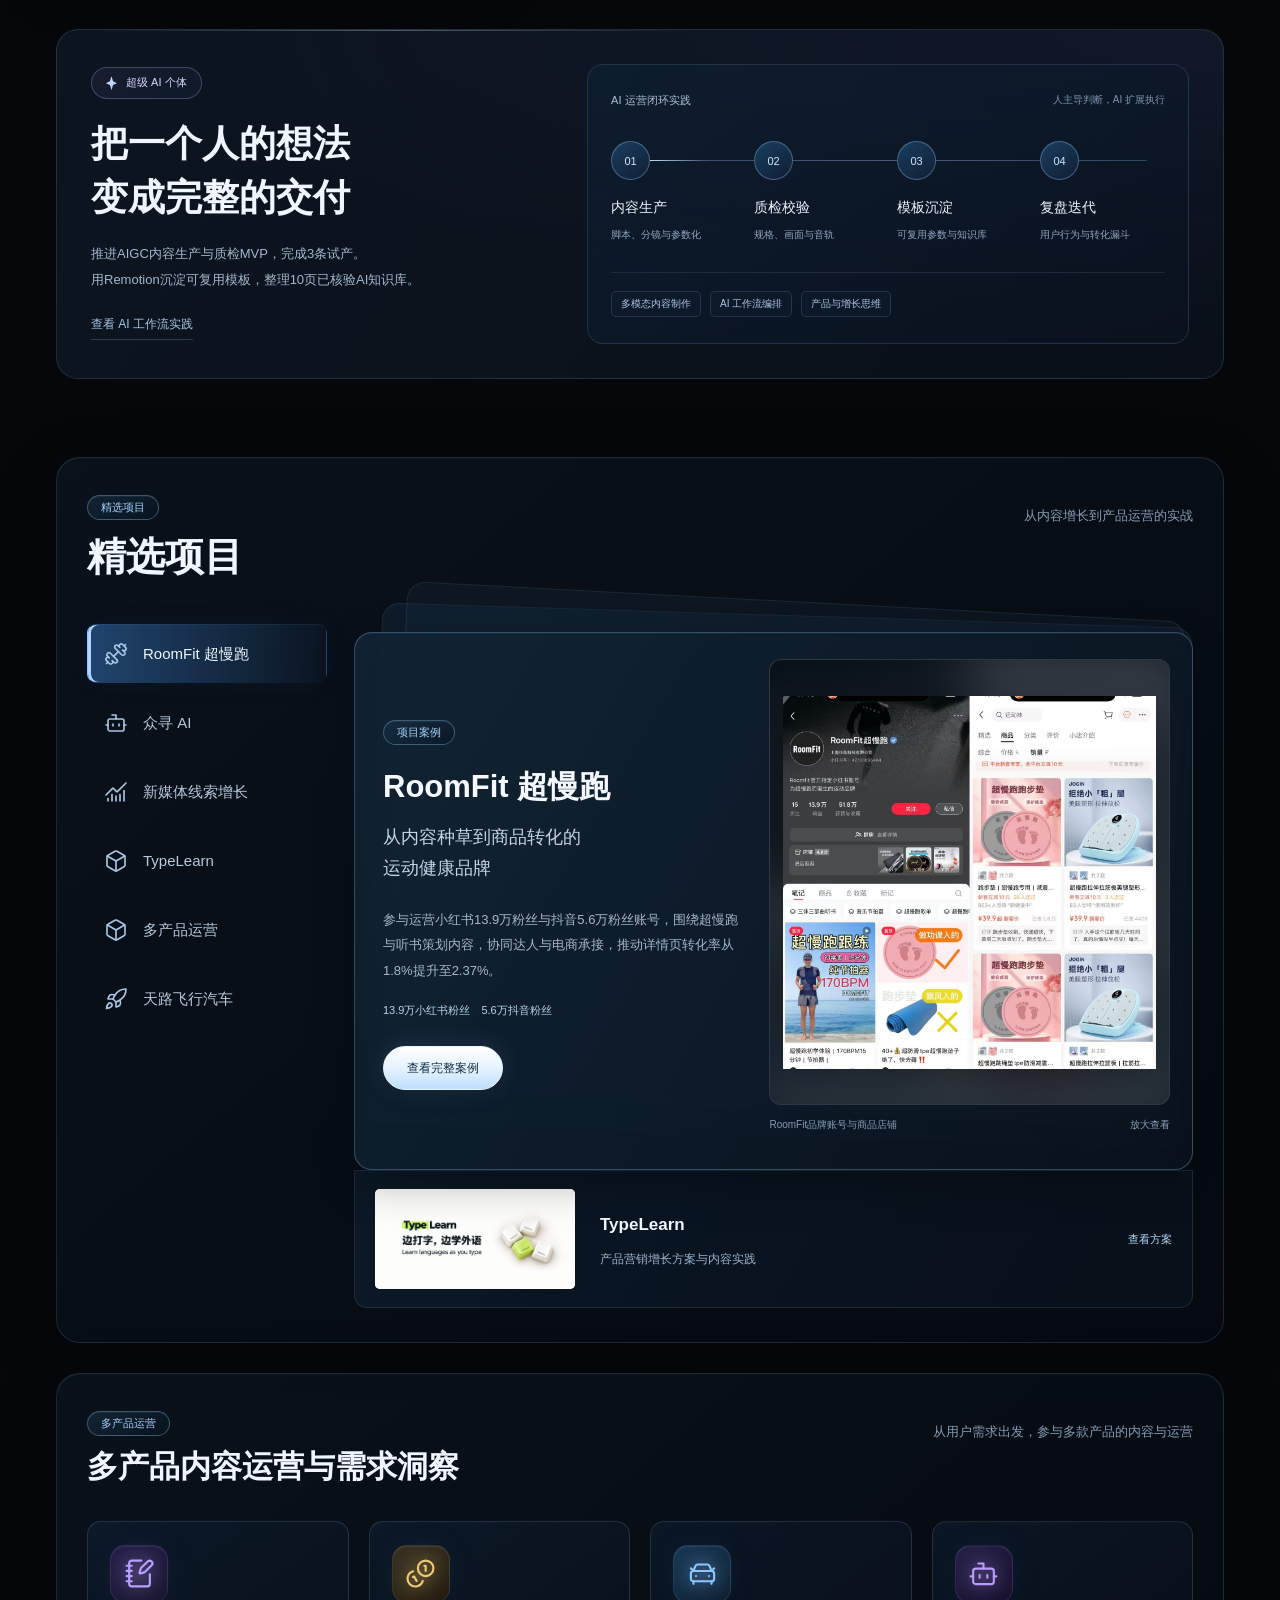
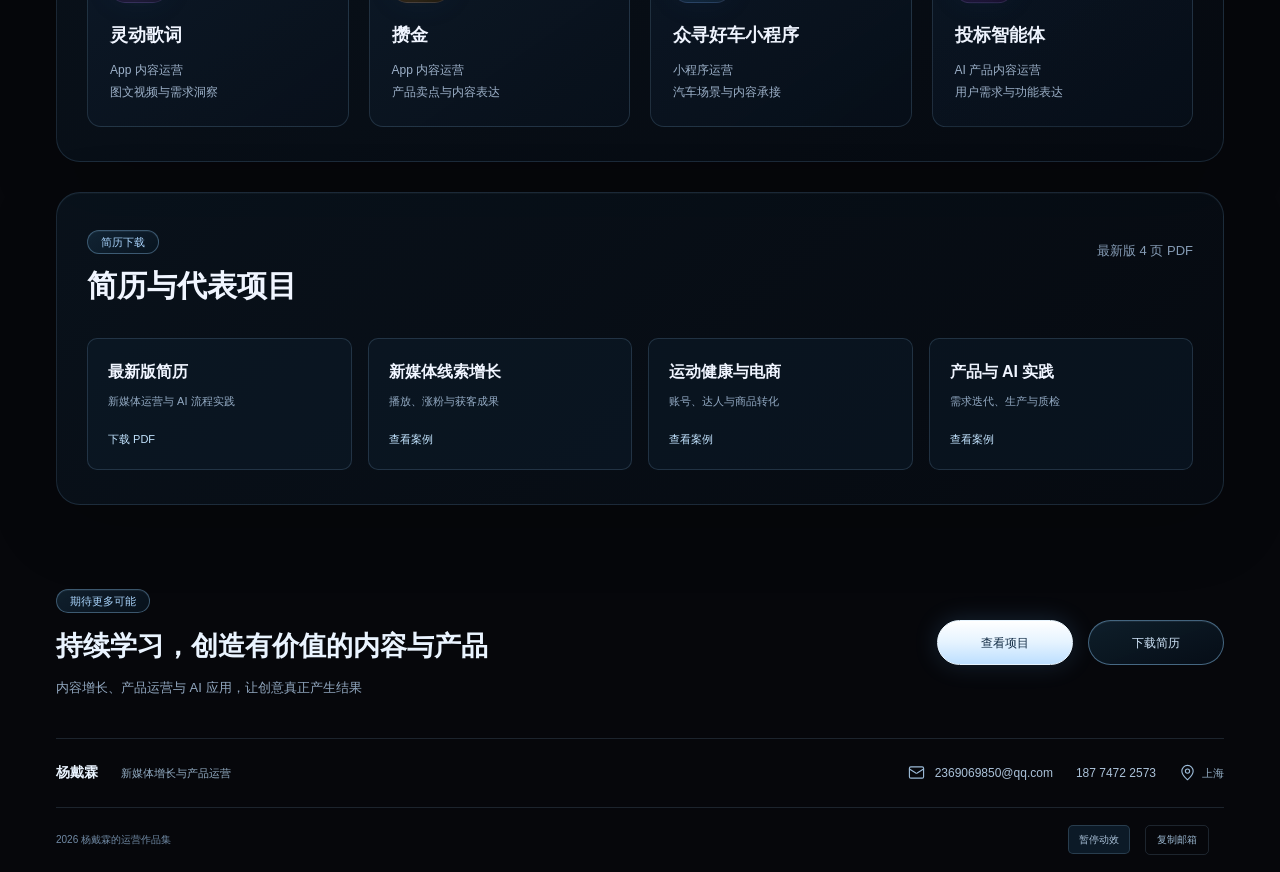
==== commit ba7bf2e4: "Sync latest resume, confirmed project results and PDF download" ====
--- a/index.html
+++ b/index.html
@@ -1,4 +1,4 @@
-<!doctype html><html lang="zh-CN"><head><meta charset="utf-8"><meta name="viewport" content="width=device-width,initial-scale=1"><meta name="description" content="杨戴霖的求职作品集，展示新媒体线索增长、运动健康与AI产品运营项目。"><meta name="theme-color" content="#06070b"><meta property="og:title" content="杨戴霖的新媒体增长与产品运营作品集"><meta property="og:description" content="新媒体线索增长、运动健康与AI产品运营。"><title>杨戴霖的新媒体增长与产品运营作品集</title><link rel="icon" href="images/favicon.svg" type="image/svg+xml"><link rel="stylesheet" href="styles.css"><link rel="stylesheet" href="design.css"><link rel="stylesheet" href="motion.css?v=motion2"><script src="vendor/gsap.min.js" defer></script><script src="interactions.js?v=motion2" defer></script><script src="motion.js?v=motion2" defer></script></head><body class="home original-home"><div class="space-backdrop" aria-hidden="true"></div><div class="bg-grid" aria-hidden="true"></div><canvas id="particle-canvas" aria-hidden="true"></canvas><a class="skip-link" href="#main">跳到正文</a><header class="site-header"><div class="header-inner"><a class="wordmark" href="index.html#hero">杨戴霖</a><nav aria-label="主导航"><a href="index.html#hero">首页</a><a href="index.html#about">关于我</a><a href="index.html#work">精选项目</a><a class="nav-resume" href="index.html#resume">简历下载</a></nav></div></header><main id="main"><section class="v-hero shell" id="hero"><div class="v-identity"><p class="v-availability"><span></span>上海在职</p><a class="ai-persona-tag hero-ai-tag" href="#ai-method"><span class="ai-spark" aria-hidden="true"></span>超级 AI 个体</a></div><h1><span class="hero-line"><span>把创意做成增长</span></span><span class="hero-line"><span>把内容做成结果</span></span></h1><p class="v-hero-subtitle">杨戴霖<span>新媒体增长与产品运营</span></p><div class="v-hero-actions"><a class="button v-button-primary" href="#work">查看项目</a><a class="button v-button-ghost" href="resume/resume-growth.pdf" download="杨戴霖_营销增长运营.pdf">下载简历</a></div></section><section class="v-stats shell" aria-label="代表成果"><div class="v-stat"><span class="v-stat-icon"><svg aria-hidden="true" focusable="false"
+<!doctype html><html lang="zh-CN"><head><meta charset="utf-8"><meta name="viewport" content="width=device-width,initial-scale=1"><meta name="description" content="杨戴霖的新媒体运营作品集：多垂类内容累计播放2000万+、部门累计线索1000+，覆盖运动健康、产品与AI流程实践。"><meta name="theme-color" content="#06070b"><meta property="og:title" content="杨戴霖的新媒体增长与产品运营作品集"><meta property="og:description" content="新媒体线索增长、运动健康与AI产品运营。"><title>杨戴霖的新媒体增长与产品运营作品集</title><link rel="icon" href="images/favicon.svg" type="image/svg+xml"><link rel="stylesheet" href="styles.css"><link rel="stylesheet" href="design.css"><link rel="stylesheet" href="motion.css?v=motion2"><script src="vendor/gsap.min.js" defer></script><script src="interactions.js?v=motion2" defer></script><script src="motion.js?v=motion2" defer></script></head><body class="home original-home"><div class="space-backdrop" aria-hidden="true"></div><div class="bg-grid" aria-hidden="true"></div><canvas id="particle-canvas" aria-hidden="true"></canvas><a class="skip-link" href="#main">跳到正文</a><header class="site-header"><div class="header-inner"><a class="wordmark" href="index.html#hero">杨戴霖</a><nav aria-label="主导航"><a href="index.html#hero">首页</a><a href="index.html#about">关于我</a><a href="index.html#work">精选项目</a><a class="nav-resume" href="index.html#resume">简历下载</a></nav></div></header><main id="main"><section class="v-hero shell" id="hero"><div class="v-identity"><p class="v-availability"><span></span>上海在职</p><a class="ai-persona-tag hero-ai-tag" href="#ai-method"><span class="ai-spark" aria-hidden="true"></span>超级 AI 个体</a></div><h1><span class="hero-line"><span>把创意做成增长</span></span><span class="hero-line"><span>把内容做成结果</span></span></h1><p class="v-hero-subtitle">杨戴霖<span>新媒体增长与产品运营</span></p><div class="v-hero-actions"><a class="button v-button-primary" href="#work">查看项目</a><a class="button v-button-ghost" href="resume/resume-latest.pdf?v=20261107" download="杨戴霖_新媒体运营.pdf">下载简历</a></div></section><section class="v-stats shell" aria-label="代表成果"><div class="v-stat"><span class="v-stat-icon"><svg aria-hidden="true" focusable="false"
   xmlns="http://www.w3.org/2000/svg"
   width="24"
   height="24"
@@ -13,7 +13,7 @@
   <circle cx="10" cy="8" r="5" />
   <path d="M22 20c0-3.37-2-6.5-4-8a5 5 0 0 0-.45-8.3" />
 </svg>
-</span><strong>13.9万</strong><p>运动健康账号粉丝</p></div><div class="v-stat"><span class="v-stat-icon"><svg aria-hidden="true" focusable="false"
+</span><strong style="font-size:clamp(23px,6.8vw,47px);white-space:nowrap">2000万+</strong><p>多垂类内容累计播放</p></div><div class="v-stat"><span class="v-stat-icon"><svg aria-hidden="true" focusable="false"
   xmlns="http://www.w3.org/2000/svg"
   width="24"
   height="24"
@@ -29,7 +29,7 @@
   <circle cx="18" cy="20" r="2" />
   <circle cx="8" cy="20" r="2" />
 </svg>
-</span><strong>240万+</strong><p>参与单品项目GMV</p></div><div class="v-stat"><span class="v-stat-icon"><svg aria-hidden="true" focusable="false"
+</span><strong>13.9万</strong><p>小红书运动健康账号粉丝</p></div><div class="v-stat"><span class="v-stat-icon"><svg aria-hidden="true" focusable="false"
   xmlns="http://www.w3.org/2000/svg"
   width="24"
   height="24"
@@ -111,7 +111,7 @@
   <path d="m3.3 7 8.7 5 8.7-5" />
   <path d="M12 22V12" />
 </svg>
-</span><h3>AI 产品运营</h3><p>用户需求与功能表达<br>产品内容与运营协同</p></a></div><a class="v-about-more" href="about.html">了解完整经历与工作方式</a></div></section><section class="v-ai-profile shell" id="ai-method"><div class="ai-profile-copy"><span class="ai-persona-tag"><span class="ai-spark" aria-hidden="true"></span>超级 AI 个体</span><h2>把一个人的想法<br>变成完整的交付</h2><p>用 AI 串起内容策划、视觉制作与产品运营。<br>从理解需求开始，让想法有表达，也有落地。</p><a class="v-about-more" href="work/ai.html">查看 AI 工作流实践</a></div><div class="ai-workbench"><div class="ai-workbench-top"><span>我的协作方式</span><span>人主导判断，AI 扩展执行</span></div><div class="ai-workflow" aria-label="从需求到交付的四步工作流"><div><span class="workflow-step">01</span><h3>拆解需求</h3><p>用户场景与产品价值</p></div><div><span class="workflow-step">02</span><h3>内容表达</h3><p>选题、脚本与结构</p></div><div><span class="workflow-step">03</span><h3>视觉制作</h3><p>图文、视频与素材</p></div><div><span class="workflow-step">04</span><h3>复盘迭代</h3><p>人工检查与反馈</p></div></div><div class="ai-skill-notes"><span>多模态内容制作</span><span>AI 工作流编排</span><span>产品与增长思维</span></div></div></section><section class="v-projects shell" id="work"><div class="v-section-heading"><div><span class="v-label">精选项目</span><h2>精选项目</h2></div><p>从内容增长到产品运营的实战</p></div><div class="v-project-layout"><nav class="v-project-nav" aria-label="项目选择"><a href="work/health.html" data-project="health" id="project-tab-health" aria-controls="project-panel-health"><svg aria-hidden="true" focusable="false"
+</span><h3>AI 产品运营</h3><p>用户需求与功能表达<br>产品内容与运营协同</p></a></div><a class="v-about-more" href="about.html">了解完整经历与工作方式</a></div></section><section class="v-ai-profile shell" id="ai-method"><div class="ai-profile-copy"><span class="ai-persona-tag"><span class="ai-spark" aria-hidden="true"></span>超级 AI 个体</span><h2>把一个人的想法<br>变成完整的交付</h2><p>推进AIGC内容生产与质检MVP，完成3条试产。<br>用Remotion沉淀可复用模板，整理10页已核验AI知识库。</p><a class="v-about-more" href="work/ai.html">查看 AI 工作流实践</a></div><div class="ai-workbench"><div class="ai-workbench-top"><span>AI 运营闭环实践</span><span>人主导判断，AI 扩展执行</span></div><div class="ai-workflow" aria-label="从需求到交付的四步工作流"><div><span class="workflow-step">01</span><h3>内容生产</h3><p>脚本、分镜与参数化</p></div><div><span class="workflow-step">02</span><h3>质检校验</h3><p>规格、画面与音轨</p></div><div><span class="workflow-step">03</span><h3>模板沉淀</h3><p>可复用参数与知识库</p></div><div><span class="workflow-step">04</span><h3>复盘迭代</h3><p>用户行为与转化漏斗</p></div></div><div class="ai-skill-notes"><span>多模态内容制作</span><span>AI 工作流编排</span><span>产品与增长思维</span></div></div></section><section class="v-projects shell" id="work"><div class="v-section-heading"><div><span class="v-label">精选项目</span><h2>精选项目</h2></div><p>从内容增长到产品运营的实战</p></div><div class="v-project-layout"><nav class="v-project-nav" aria-label="项目选择"><a href="work/health.html" data-project="health" id="project-tab-health" aria-controls="project-panel-health"><svg aria-hidden="true" focusable="false"
   xmlns="http://www.w3.org/2000/svg"
   width="24"
   height="24"
@@ -210,7 +210,7 @@
   <path d="M9 12a22 22 0 0 1 2-3.95A12.88 12.88 0 0 1 22 2c0 2.72-.78 7.5-6 11a22.4 22.4 0 0 1-4 2z" />
   <path d="M9 12H4s.55-3.03 2-4c1.62-1.08 5 .05 5 .05" />
 </svg>
-<span>天路飞行汽车</span></a></nav><div class="v-project-column"><div class="v-project-stage"><article class="v-project-panel" data-project-panel="health" id="project-panel-health" aria-labelledby="project-tab-health" ><div class="v-project-copy"><span class="v-label">项目案例</span><h3>RoomFit 超慢跑</h3><p class="v-project-headline">从内容种草到商品转化的<br>运动健康品牌</p><p class="v-project-description">运营运动健康账号，围绕超慢跑、听书和居家跟练组织内容，协同达人合作与电商活动，把用户兴趣接到商品理解和购买。</p><p class="v-project-metric">13.9万账号粉丝　240万+项目GMV</p><a class="button v-button-primary" href="work/health.html">查看完整案例</a></div><div class="v-project-media"><figure class="v-case-shot " style="--evidence-image:url(images/work-1.jpg)"><a class="image-link" href="images/work-1.jpg" target="_blank" rel="noopener"><img src="images/work-1.jpg" width="1320" height="1320" alt="RoomFit品牌账号与商品店铺" loading="lazy"></a><figcaption><span>RoomFit品牌账号与商品店铺</span><span>放大查看</span></figcaption></figure></div></article><article class="v-project-panel" data-project-panel="ai" id="project-panel-ai" aria-labelledby="project-tab-ai" hidden><div class="v-project-copy"><span class="v-label">项目案例</span><h3>众寻 AI</h3><p class="v-project-headline">把 AI 产品能力<br>讲成用户听得懂的价值</p><p class="v-project-description">围绕账号授权、AI 私信与智能工牌，参与需求整理、功能表达和内容运营，用企业客户熟悉的业务场景承接产品价值。</p><p class="v-project-metric">智能工牌内容获得20+家企业询盘</p><a class="button v-button-primary" href="work/ai.html">查看完整案例</a></div><div class="v-project-media"><div class="v-ai-scene" aria-label="AI产品运营工作内容示意"><div class="v-ai-core"><svg aria-hidden="true" focusable="false"
+<span>天路飞行汽车</span></a></nav><div class="v-project-column"><div class="v-project-stage"><article class="v-project-panel" data-project-panel="health" id="project-panel-health" aria-labelledby="project-tab-health" ><div class="v-project-copy"><span class="v-label">项目案例</span><h3>RoomFit 超慢跑</h3><p class="v-project-headline">从内容种草到商品转化的<br>运动健康品牌</p><p class="v-project-description">参与运营小红书13.9万粉丝与抖音5.6万粉丝账号，围绕超慢跑与听书策划内容，协同达人与电商承接，推动详情页转化率从1.8%提升至2.37%。</p><p class="v-project-metric">13.9万小红书粉丝　5.6万抖音粉丝</p><a class="button v-button-primary" href="work/health.html">查看完整案例</a></div><div class="v-project-media"><figure class="v-case-shot " style="--evidence-image:url(images/work-1.jpg)"><a class="image-link" href="images/work-1.jpg" target="_blank" rel="noopener"><img src="images/work-1.jpg" width="1320" height="1320" alt="RoomFit品牌账号与商品店铺" loading="lazy"></a><figcaption><span>RoomFit品牌账号与商品店铺</span><span>放大查看</span></figcaption></figure></div></article><article class="v-project-panel" data-project-panel="ai" id="project-panel-ai" aria-labelledby="project-tab-ai" hidden><div class="v-project-copy"><span class="v-label">项目案例</span><h3>众寻 AI</h3><p class="v-project-headline">把 AI 产品能力<br>讲成用户听得懂的价值</p><p class="v-project-description">围绕账号绑定、AI私信与智能工牌连接产品和运营；推进AIGC内容生产与质检MVP，用Remotion沉淀参数化模板，把执行转成可复用流程。</p><p class="v-project-metric">账号绑定成功率96%　AI内容试产3条</p><a class="button v-button-primary" href="work/ai.html">查看完整案例</a></div><div class="v-project-media"><div class="v-ai-scene" aria-label="AI产品运营工作内容示意"><div class="v-ai-core"><svg aria-hidden="true" focusable="false"
   xmlns="http://www.w3.org/2000/svg"
   width="24"
   height="24"
@@ -225,7 +225,7 @@
   <path d="m3.3 7 8.7 5 8.7-5" />
   <path d="M12 22V12" />
 </svg>
-<strong>众寻 AI</strong><span>产品价值表达</span></div><div class="v-ai-node v-node-one">用户反馈</div><div class="v-ai-node v-node-two">需求整理</div><div class="v-ai-node v-node-three">内容获客</div><p>账号授权、AI 私信与企业服务</p></div></div></article><article class="v-project-panel" data-project-panel="leads" id="project-panel-leads" aria-labelledby="project-tab-leads" hidden><div class="v-project-copy"><span class="v-label">项目案例</span><h3>新媒体线索增长</h3><p class="v-project-headline">做有共鸣的内容<br>也做有承接的获客</p><p class="v-project-description">面向军人、汽车、招商与企业服务，负责选题脚本、图文视频制作及互动复盘，与销售协同承接内容带来的咨询。</p><p class="v-project-metric">军人账号三个月涨粉2.6万　部门线索1000+</p><a class="button v-button-primary" href="work/leads.html">查看完整案例</a></div><div class="v-project-media"><figure class="v-case-shot contain" style="--evidence-image:url(images/work-2.png)"><a class="image-link" href="images/work-2.png" target="_blank" rel="noopener"><img src="images/work-2.png" width="1434" height="798" alt="汽车招商内容与评论咨询" loading="lazy"></a><figcaption><span>汽车招商内容与评论咨询</span><span>放大查看</span></figcaption></figure></div></article><article class="v-project-panel" data-project-panel="typelearn" id="project-panel-typelearn" aria-labelledby="project-tab-typelearn" hidden><div class="v-project-copy"><span class="v-label">项目案例</span><h3>TypeLearn</h3><p class="v-project-headline">从产品定位<br>到营销增长方案</p><p class="v-project-description">围绕“边打字，边学外语”的产品价值，开展市场与竞品研究，设计目标用户、渠道内容、账号分工与首轮需求验证。</p><p class="v-project-metric">增长方案、账号资料、内容排期与演示素材</p><a class="button v-button-primary" href="work/typelearn.html">查看完整案例</a></div><div class="v-project-media"><figure class="v-typelearn-scene"><div class="typelearn-branding"><a class="image-link" href="images/typelearn-brand.jpg" target="_blank" rel="noopener"><img src="images/typelearn-brand.jpg" width="1774" height="887" alt="TypeLearn品牌与产品表达" loading="lazy"></a><span>把学习融入每一次输入</span></div><a class="image-link typelearn-phone" href="images/typelearn-demo.jpg" target="_blank" rel="noopener"><img src="images/typelearn-demo.jpg" width="1080" height="2346" alt="TypeLearn真实功能演示画面" loading="lazy"></a><figcaption><span>TypeLearn 品牌与功能演示</span><span>放大查看</span></figcaption></figure></div></article><article class="v-project-panel" data-project-panel="software" id="project-panel-software" aria-labelledby="project-tab-software" hidden><div class="v-project-copy"><span class="v-label">项目案例</span><h3>多产品运营</h3><p class="v-project-headline">跨产品做内容<br>沿用户需求做运营</p><p class="v-project-description">参与灵动歌词、攒金、众寻好车小程序和投标智能体，通过图文视频、卖点提炼和需求梳理，帮助产品被理解、被使用。</p><p class="v-project-metric">覆盖 App、小程序与 AI 智能体</p><a class="button v-button-primary" href="work/software.html">查看完整案例</a></div><div class="v-project-media"><div class="product-universe"><div class="universe-heading"><span>跨产品运营</span><span>内容与需求</span></div><div class="universe-art"><img src="images/product-universe.webp" width="1254" height="1254" alt="" loading="lazy"><span class="universe-label universe-lyrics">灵动歌词</span><span class="universe-label universe-gold">攒金</span><span class="universe-label universe-car">众寻好车</span><span class="universe-label universe-agent">投标智能体</span></div><div class="universe-bottom"><strong>理解产品，也理解使用它的人</strong><p>App、小程序与 AI 智能体的内容表达</p></div></div></div></article><article class="v-project-panel" data-project-panel="tianlu" id="project-panel-tianlu" aria-labelledby="project-tab-tianlu" hidden><div class="v-project-copy"><span class="v-label">项目案例</span><h3>天路飞行汽车</h3><p class="v-project-headline">科技品牌的日常运营<br>与专项内容策划</p><p class="v-project-description">服务天路飞行汽车客户，负责日常账号运营和策划，参与央视新闻网络直播的客户方专项内容策划。</p><p class="v-project-metric">客户日常内容与直播专项传播</p><a class="button v-button-primary" href="work/tianlu.html">查看完整案例</a></div><div class="v-project-media"><figure class="v-case-shot contain" style="--evidence-image:url(images/tianlu-poster.jpg)"><a class="image-link" href="images/tianlu-poster.jpg" target="_blank" rel="noopener"><img src="images/tianlu-poster.jpg" width="1600" height="2134" alt="天路飞行汽车网络直播品牌预告" loading="lazy"></a><figcaption><span>天路飞行汽车网络直播品牌预告</span><span>放大查看</span></figcaption></figure></div></article></div><a class="v-next-feature" href="work/typelearn.html"><img src="images/typelearn-brand.jpg" width="1774" height="887" alt="TypeLearn增长方案"><span><strong>TypeLearn</strong><span>产品营销增长方案与内容实践</span></span><span class="v-next-action">查看方案</span></a></div></div></section><section class="v-products shell"><div class="v-section-heading"><div><span class="v-label">多产品运营</span><h2>多产品内容运营与需求洞察</h2></div><p>从用户需求出发，参与多款产品的内容与运营</p></div><div class="v-product-grid"><a href="work/software.html"><span class="v-product-icon v-icon-0"><svg aria-hidden="true" focusable="false"
+<strong>众寻 AI</strong><span>产品价值表达</span></div><div class="v-ai-node v-node-one">用户反馈</div><div class="v-ai-node v-node-two">需求整理</div><div class="v-ai-node v-node-three">内容获客</div><p>账号授权、AI 私信与企业服务</p></div></div></article><article class="v-project-panel" data-project-panel="leads" id="project-panel-leads" aria-labelledby="project-tab-leads" hidden><div class="v-project-copy"><span class="v-label">项目案例</span><h3>新媒体线索增长</h3><p class="v-project-headline">做有共鸣的内容<br>也做有承接的获客</p><p class="v-project-description">负责军人、汽车、招商与企业服务内容，累计播放2000万+；军人账号3个月涨粉2.6万，招商内容累计获取500+条线索，部门全部账号累计线索1000+。</p><p class="v-project-metric">军人账号播放500万+　招商线索500+</p><a class="button v-button-primary" href="work/leads.html">查看完整案例</a></div><div class="v-project-media"><figure class="v-case-shot contain" style="--evidence-image:url(images/work-2.png)"><a class="image-link" href="images/work-2.png" target="_blank" rel="noopener"><img src="images/work-2.png" width="1434" height="798" alt="汽车招商内容与评论咨询" loading="lazy"></a><figcaption><span>汽车招商内容与评论咨询</span><span>放大查看</span></figcaption></figure></div></article><article class="v-project-panel" data-project-panel="typelearn" id="project-panel-typelearn" aria-labelledby="project-tab-typelearn" hidden><div class="v-project-copy"><span class="v-label">项目案例</span><h3>TypeLearn</h3><p class="v-project-headline">从产品定位<br>到营销增长方案</p><p class="v-project-description">围绕“边打字，边学外语”的产品价值，开展市场与竞品研究，设计目标用户、渠道内容、账号分工与首轮需求验证。</p><p class="v-project-metric">增长方案、账号资料、内容排期与演示素材</p><a class="button v-button-primary" href="work/typelearn.html">查看完整案例</a></div><div class="v-project-media"><figure class="v-typelearn-scene"><div class="typelearn-branding"><a class="image-link" href="images/typelearn-brand.jpg" target="_blank" rel="noopener"><img src="images/typelearn-brand.jpg" width="1774" height="887" alt="TypeLearn品牌与产品表达" loading="lazy"></a><span>把学习融入每一次输入</span></div><a class="image-link typelearn-phone" href="images/typelearn-demo.jpg" target="_blank" rel="noopener"><img src="images/typelearn-demo.jpg" width="1080" height="2346" alt="TypeLearn真实功能演示画面" loading="lazy"></a><figcaption><span>TypeLearn 品牌与功能演示</span><span>放大查看</span></figcaption></figure></div></article><article class="v-project-panel" data-project-panel="software" id="project-panel-software" aria-labelledby="project-tab-software" hidden><div class="v-project-copy"><span class="v-label">项目案例</span><h3>多产品运营</h3><p class="v-project-headline">跨产品做内容<br>沿用户需求做运营</p><p class="v-project-description">参与灵动歌词、攒金、众寻好车小程序和投标智能体，通过图文视频、卖点提炼和需求梳理，帮助产品被理解、被使用。</p><p class="v-project-metric">覆盖 App、小程序与 AI 智能体</p><a class="button v-button-primary" href="work/software.html">查看完整案例</a></div><div class="v-project-media"><div class="product-universe"><div class="universe-heading"><span>跨产品运营</span><span>内容与需求</span></div><div class="universe-art"><img src="images/product-universe.webp" width="1254" height="1254" alt="" loading="lazy"><span class="universe-label universe-lyrics">灵动歌词</span><span class="universe-label universe-gold">攒金</span><span class="universe-label universe-car">众寻好车</span><span class="universe-label universe-agent">投标智能体</span></div><div class="universe-bottom"><strong>理解产品，也理解使用它的人</strong><p>App、小程序与 AI 智能体的内容表达</p></div></div></div></article><article class="v-project-panel" data-project-panel="tianlu" id="project-panel-tianlu" aria-labelledby="project-tab-tianlu" hidden><div class="v-project-copy"><span class="v-label">项目案例</span><h3>天路飞行汽车</h3><p class="v-project-headline">科技品牌的日常运营<br>与专项内容策划</p><p class="v-project-description">服务天路飞行汽车客户，负责日常账号运营和策划，参与央视新闻网络直播的客户方专项内容策划。</p><p class="v-project-metric">客户日常内容与直播专项传播</p><a class="button v-button-primary" href="work/tianlu.html">查看完整案例</a></div><div class="v-project-media"><figure class="v-case-shot contain" style="--evidence-image:url(images/tianlu-poster.jpg)"><a class="image-link" href="images/tianlu-poster.jpg" target="_blank" rel="noopener"><img src="images/tianlu-poster.jpg" width="1600" height="2134" alt="天路飞行汽车网络直播品牌预告" loading="lazy"></a><figcaption><span>天路飞行汽车网络直播品牌预告</span><span>放大查看</span></figcaption></figure></div></article></div><a class="v-next-feature" href="work/typelearn.html"><img src="images/typelearn-brand.jpg" width="1774" height="887" alt="TypeLearn增长方案"><span><strong>TypeLearn</strong><span>产品营销增长方案与内容实践</span></span><span class="v-next-action">查看方案</span></a></div></div></section><section class="v-products shell"><div class="v-section-heading"><div><span class="v-label">多产品运营</span><h2>多产品内容运营与需求洞察</h2></div><p>从用户需求出发，参与多款产品的内容与运营</p></div><div class="v-product-grid"><a href="work/software.html"><span class="v-product-icon v-icon-0"><svg aria-hidden="true" focusable="false"
   xmlns="http://www.w3.org/2000/svg"
   width="24"
   height="24"
@@ -295,7 +295,7 @@
   <path d="M15 13v2" />
   <path d="M9 13v2" />
 </svg>
-</span><h3>投标智能体</h3><p>AI 产品内容运营<br>用户需求与功能表达</p></a></div></section><section class="v-resume shell" id="resume"><div class="v-section-heading"><div><span class="v-label">简历下载</span><h2>找到与你岗位相关的一版</h2></div><p>四版一页 PDF</p></div><div class="v-resume-grid"><a href="resume/resume-growth.pdf" download="杨戴霖_营销增长运营.pdf"><div><h3>营销增长运营</h3><p>内容获客与线索承接</p></div><span>下载 PDF</span></a><a href="resume/resume-brand.pdf" download="杨戴霖_运动品牌全渠道运营.pdf"><div><h3>运动品牌全渠道运营</h3><p>品牌内容与电商协同</p></div><span>下载 PDF</span></a><a href="resume/resume-product.pdf" download="杨戴霖_产品增长运营.pdf"><div><h3>产品增长运营</h3><p>用户需求与增长路径</p></div><span>下载 PDF</span></a><a href="resume/resume-ai.pdf" download="杨戴霖_AI产品内容运营.pdf"><div><h3>AI 产品内容运营</h3><p>产品表达与 AI 应用</p></div><span>下载 PDF</span></a></div></section></main><footer class="contact"><div class="shell v-footer-main"><div><span class="v-label">期待更多可能</span><h2>持续学习，创造有价值的内容与产品</h2><p>内容增长、产品运营与 AI 应用，让创意真正产生结果</p></div><div class="v-footer-actions"><a class="button v-button-primary" href="index.html#work">查看项目</a><a class="button v-button-ghost" href="resume/resume-growth.pdf" download="杨戴霖_营销增长运营.pdf">下载简历</a></div></div><div class="shell v-contact-row"><div><strong>杨戴霖</strong><span>新媒体增长与产品运营</span></div><div><a class="email" href="mailto:2369069850@qq.com"><svg aria-hidden="true" focusable="false"
+</span><h3>投标智能体</h3><p>AI 产品内容运营<br>用户需求与功能表达</p></a></div></section><section class="v-resume shell" id="resume"><div class="v-section-heading"><div><span class="v-label">简历下载</span><h2>简历与代表项目</h2></div><p>最新版 4 页 PDF</p></div><div class="v-resume-grid"><a href="resume/resume-latest.pdf?v=20261107" download="杨戴霖_新媒体运营.pdf"><div><h3>最新版简历</h3><p>新媒体运营与 AI 流程实践</p></div><span>下载 PDF</span></a><a href="work/leads.html"><div><h3>新媒体线索增长</h3><p>播放、涨粉与获客成果</p></div><span>查看案例</span></a><a href="work/health.html"><div><h3>运动健康与电商</h3><p>账号、达人与商品转化</p></div><span>查看案例</span></a><a href="work/ai.html"><div><h3>产品与 AI 实践</h3><p>需求迭代、生产与质检</p></div><span>查看案例</span></a></div></section></main><footer class="contact"><div class="shell v-footer-main"><div><span class="v-label">期待更多可能</span><h2>持续学习，创造有价值的内容与产品</h2><p>内容增长、产品运营与 AI 应用，让创意真正产生结果</p></div><div class="v-footer-actions"><a class="button v-button-primary" href="index.html#work">查看项目</a><a class="button v-button-ghost" href="resume/resume-latest.pdf?v=20261107" download="杨戴霖_新媒体运营.pdf">下载简历</a></div></div><div class="shell v-contact-row"><div><strong>杨戴霖</strong><span>新媒体增长与产品运营</span></div><div><a class="email" href="mailto:2369069850@qq.com"><svg aria-hidden="true" focusable="false"
   xmlns="http://www.w3.org/2000/svg"
   width="24"
   height="24"
